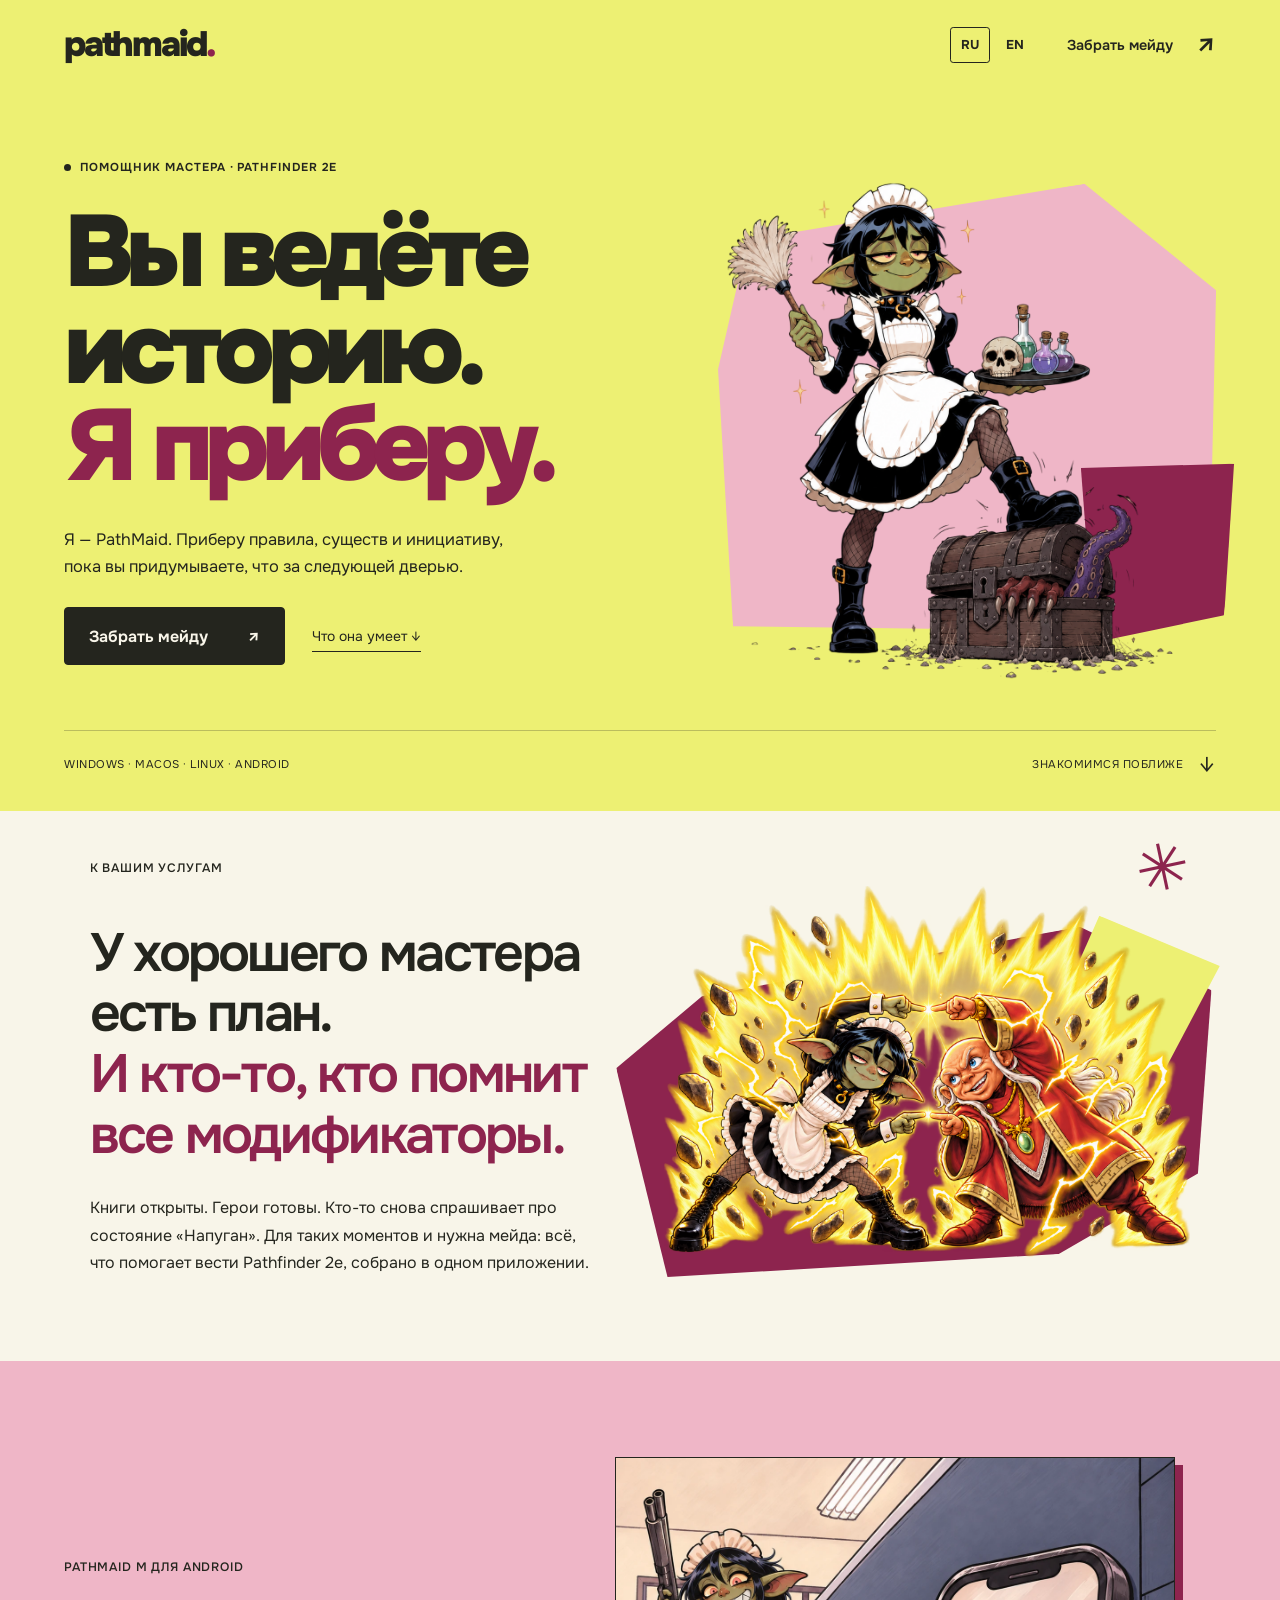
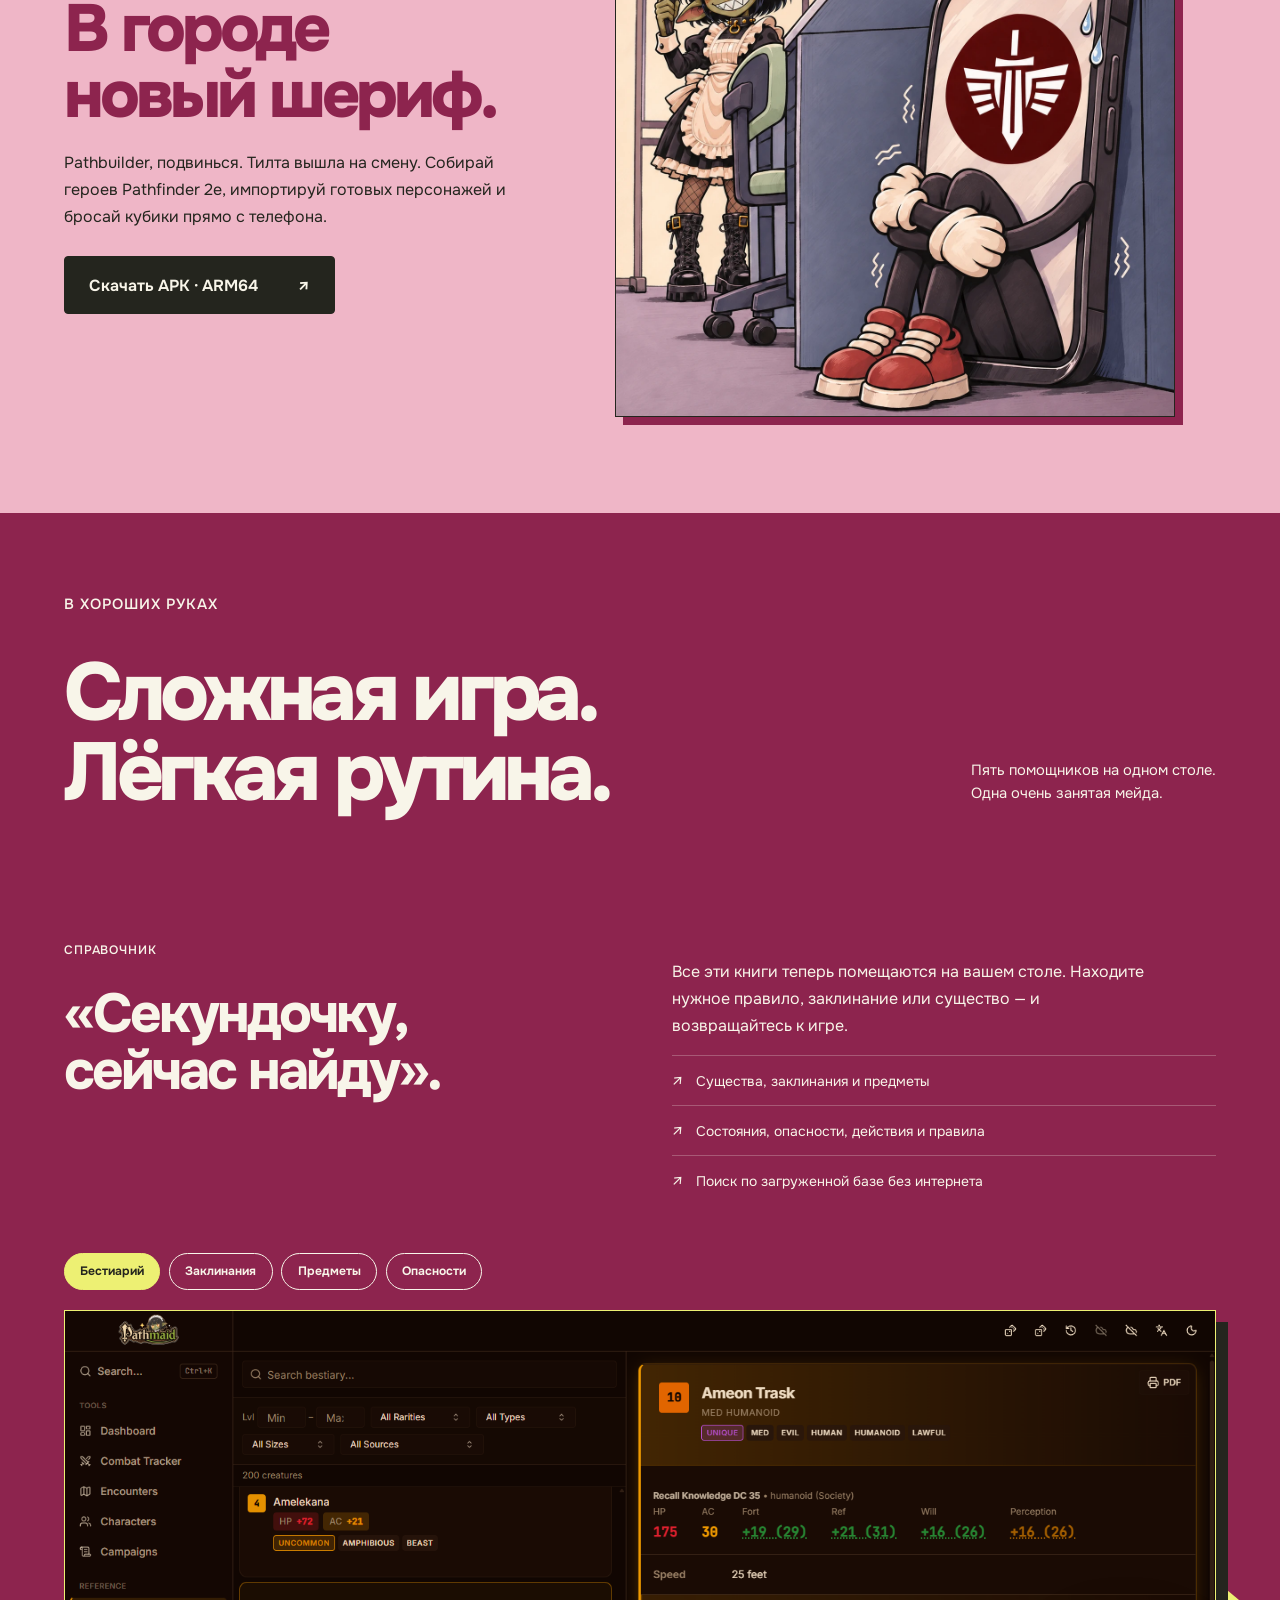
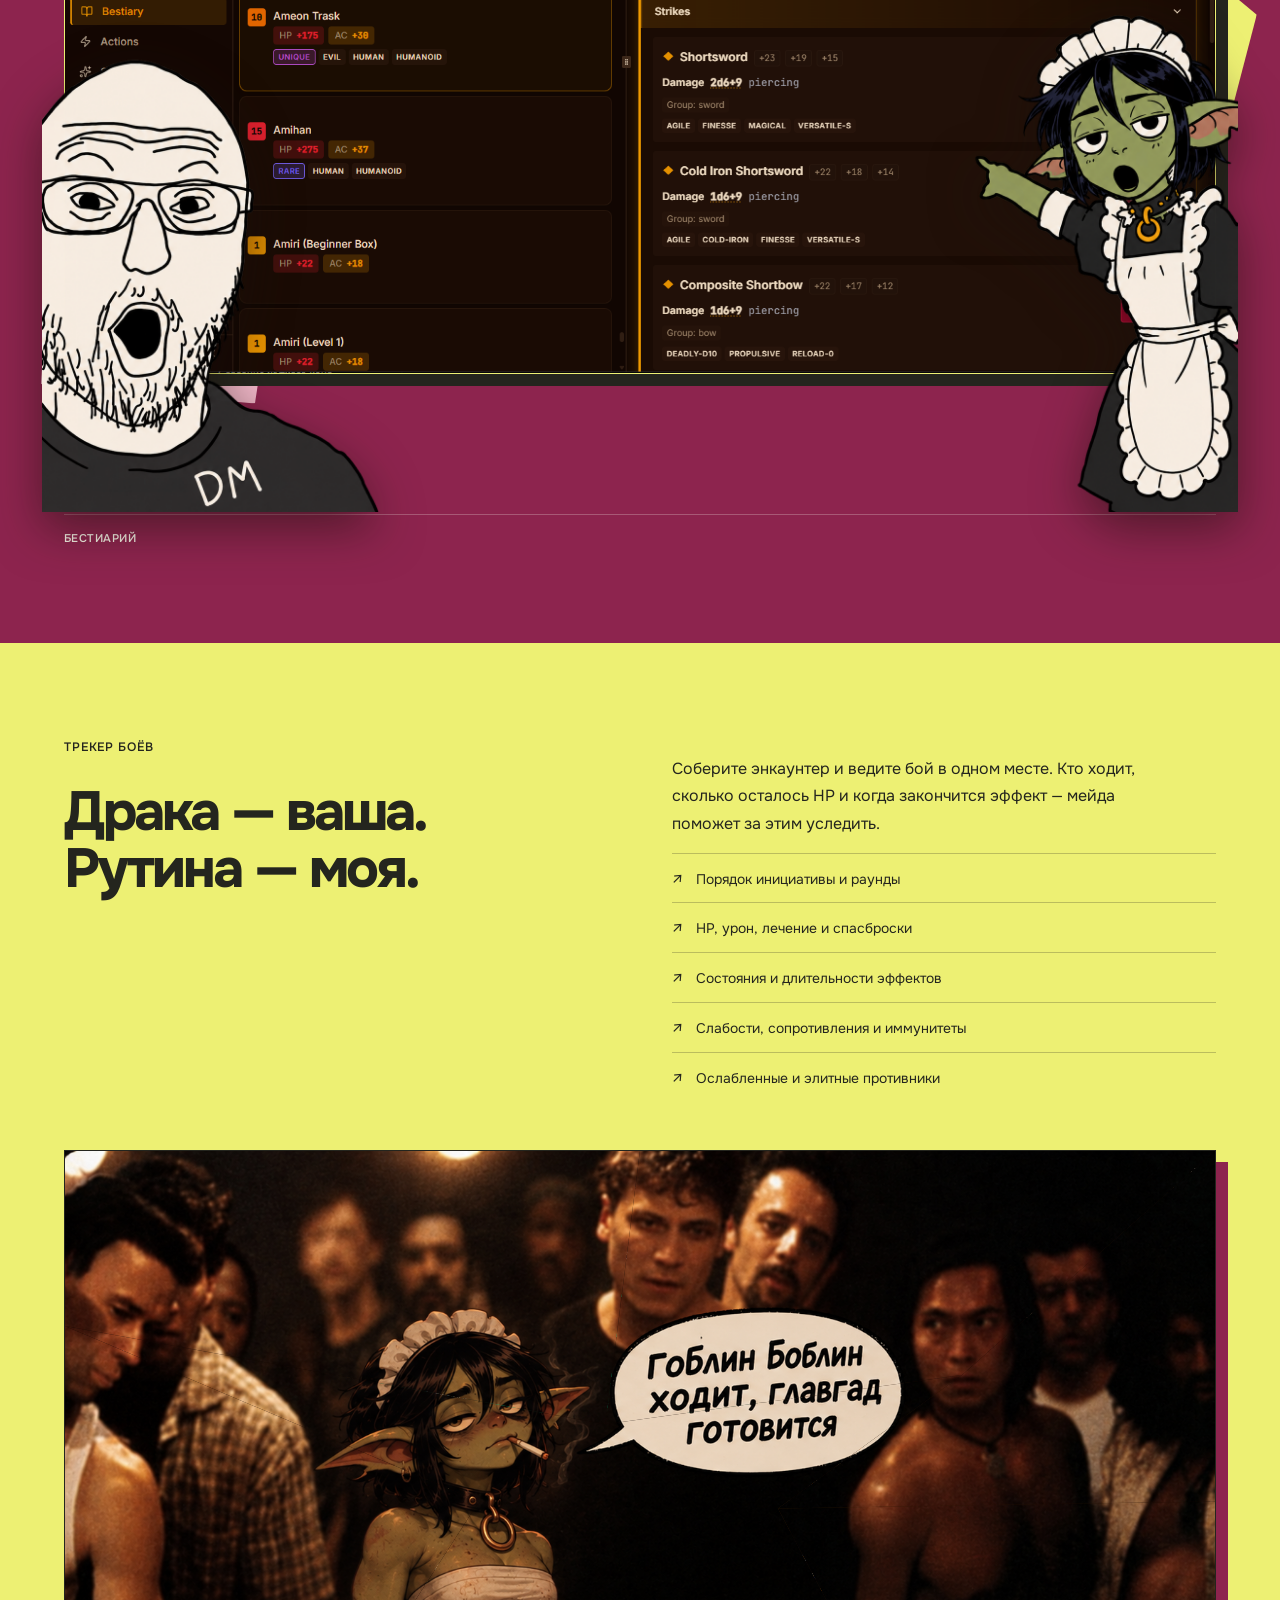
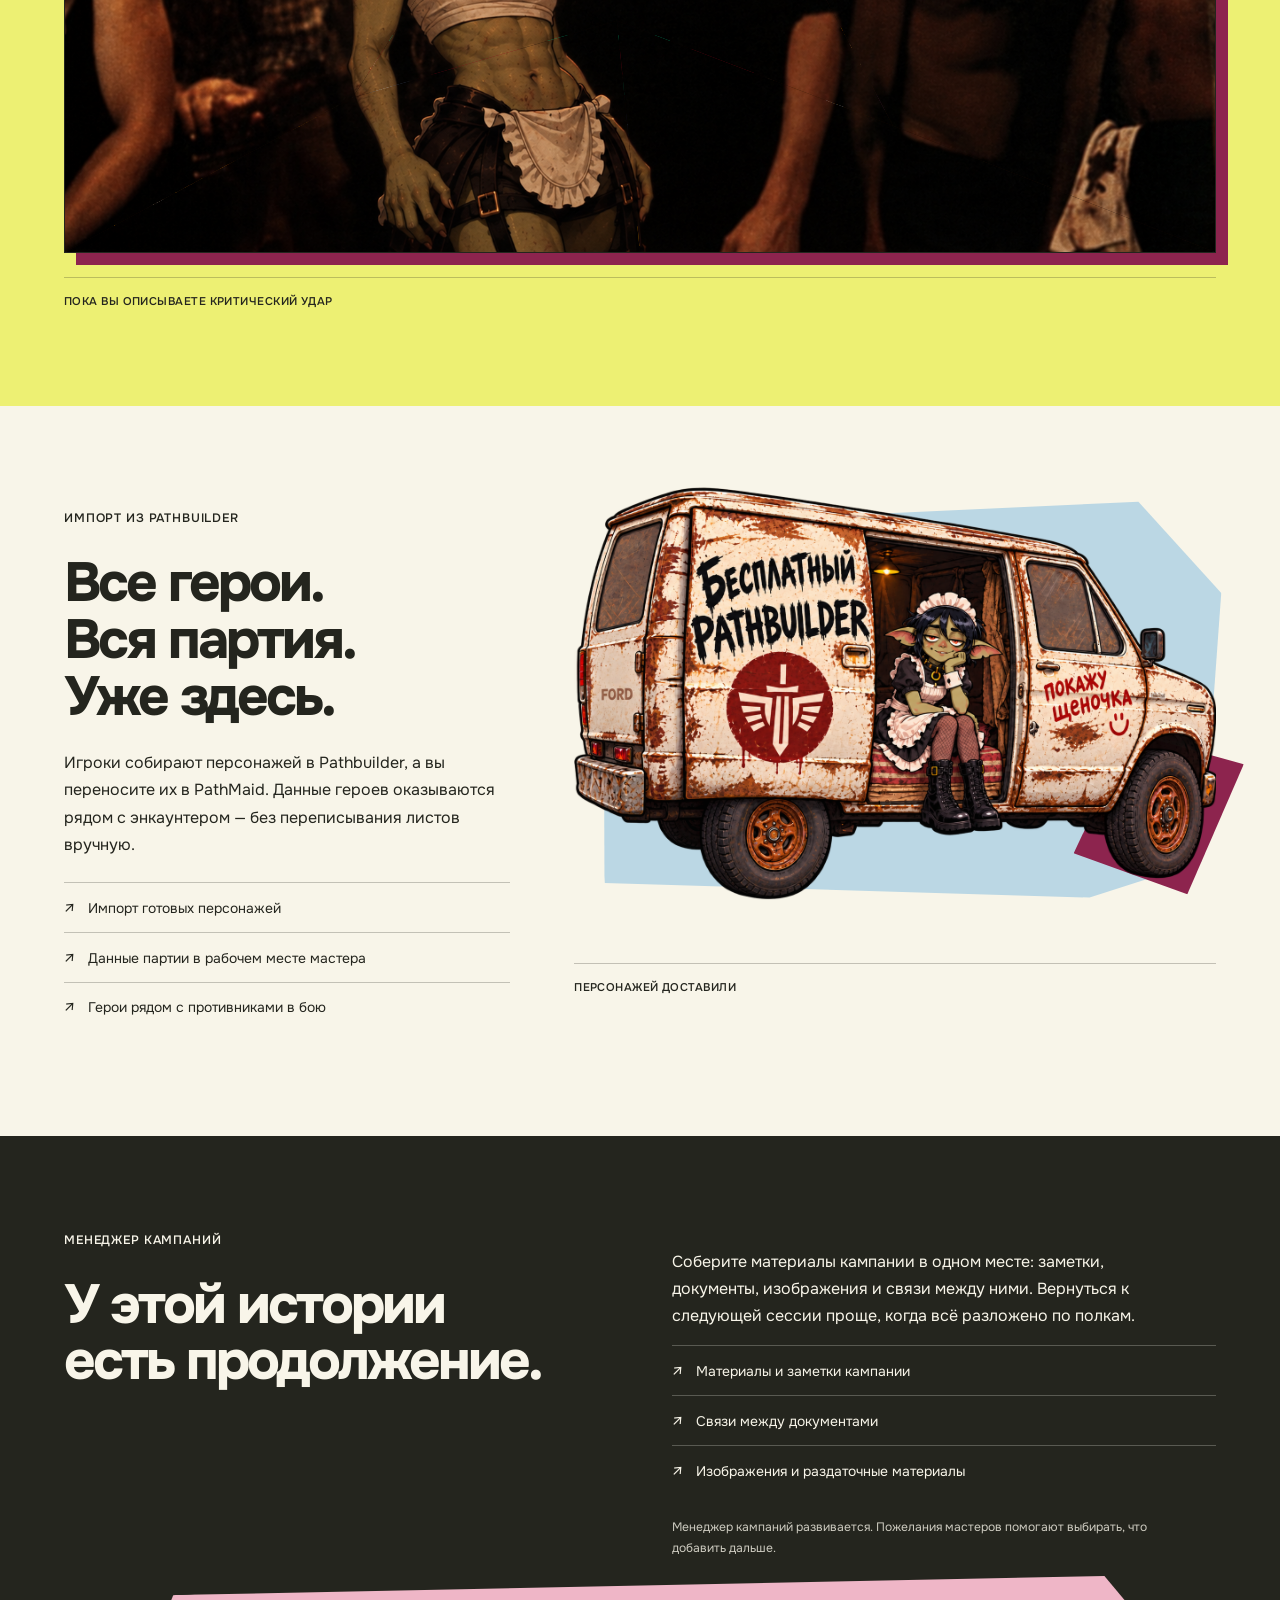
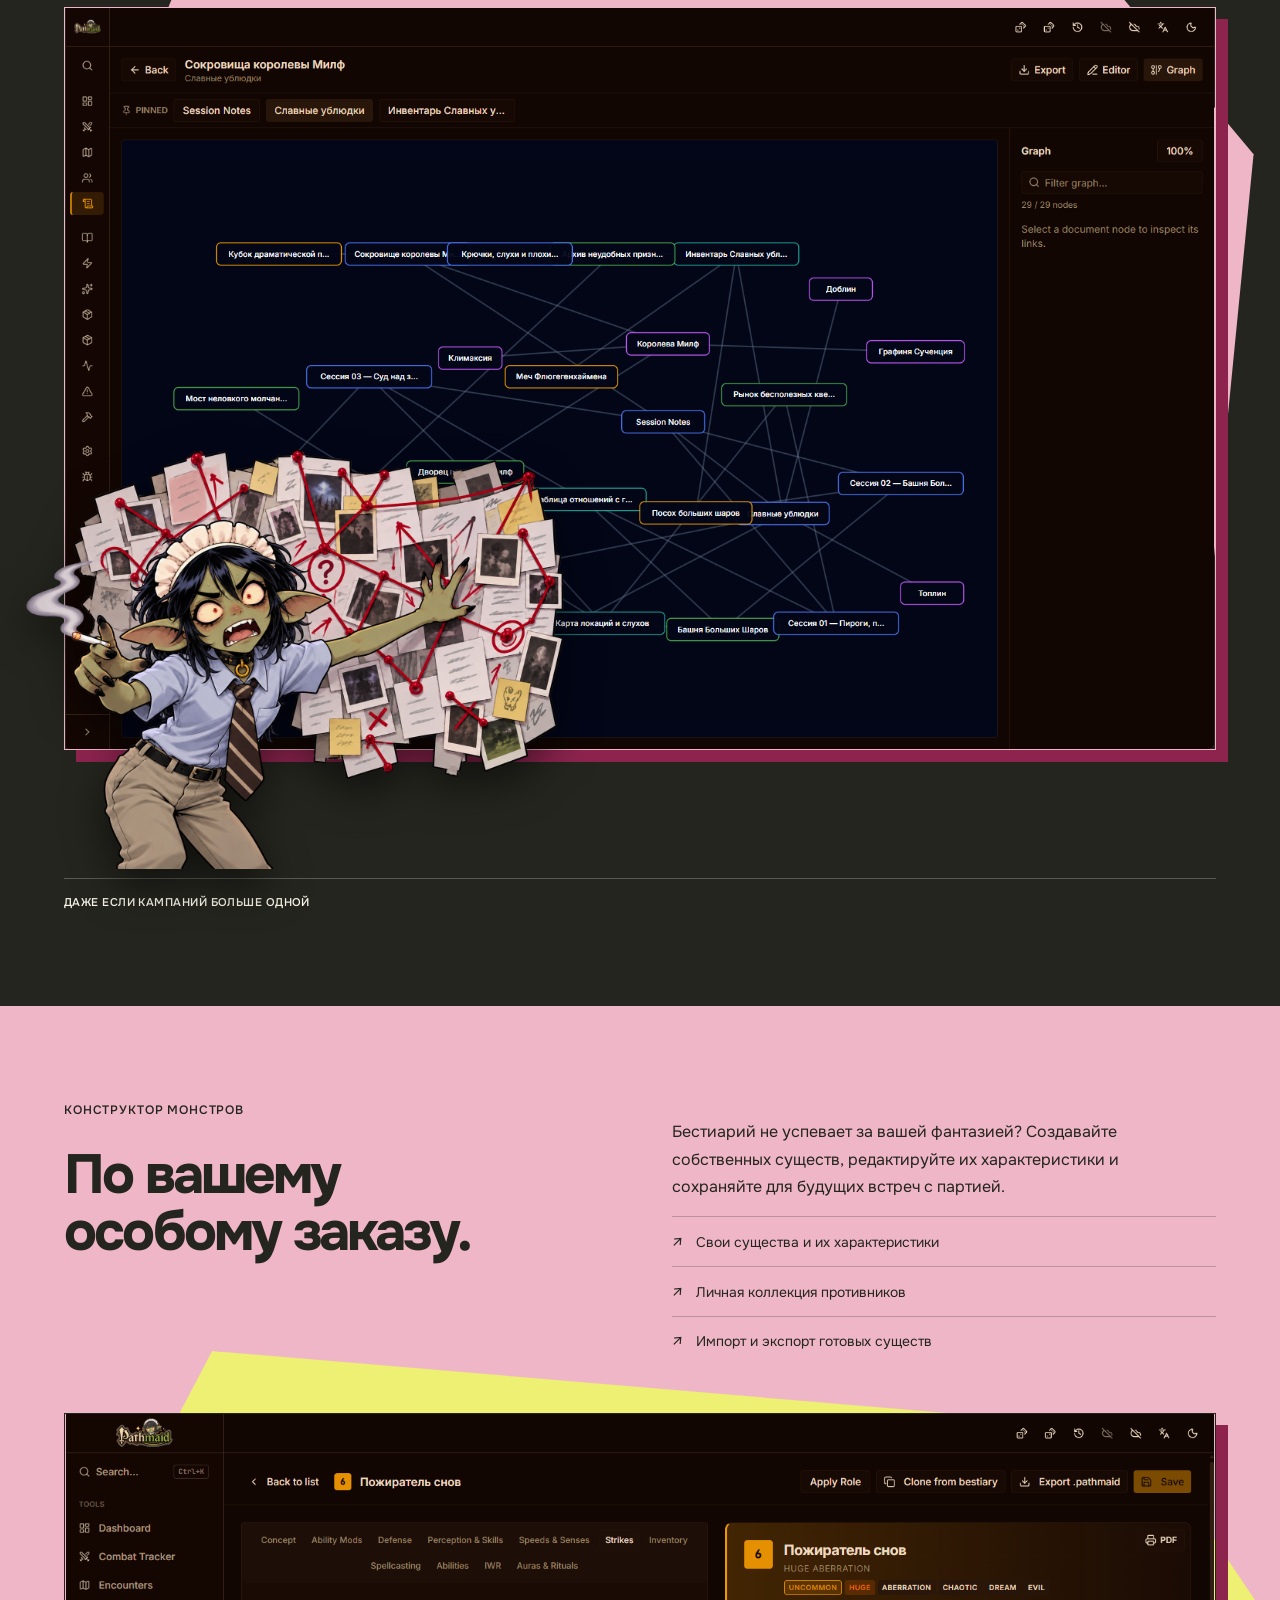
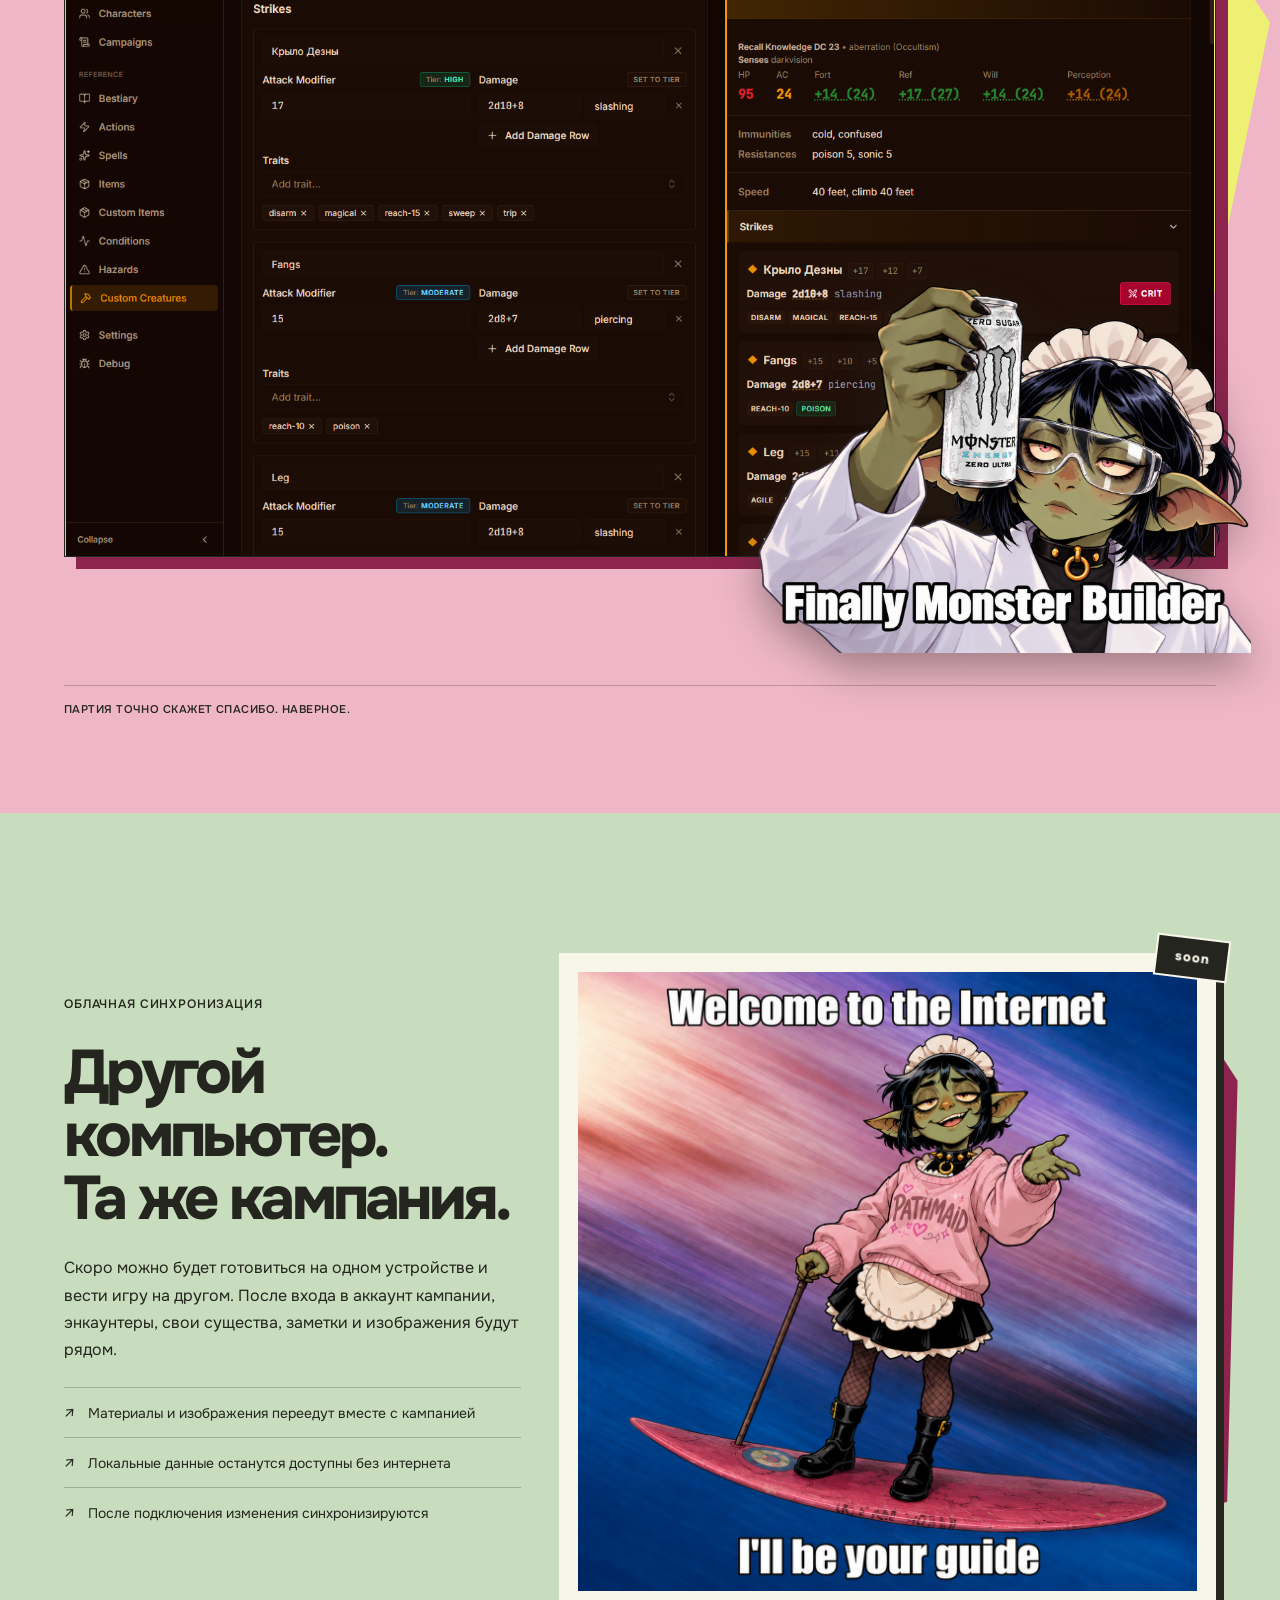
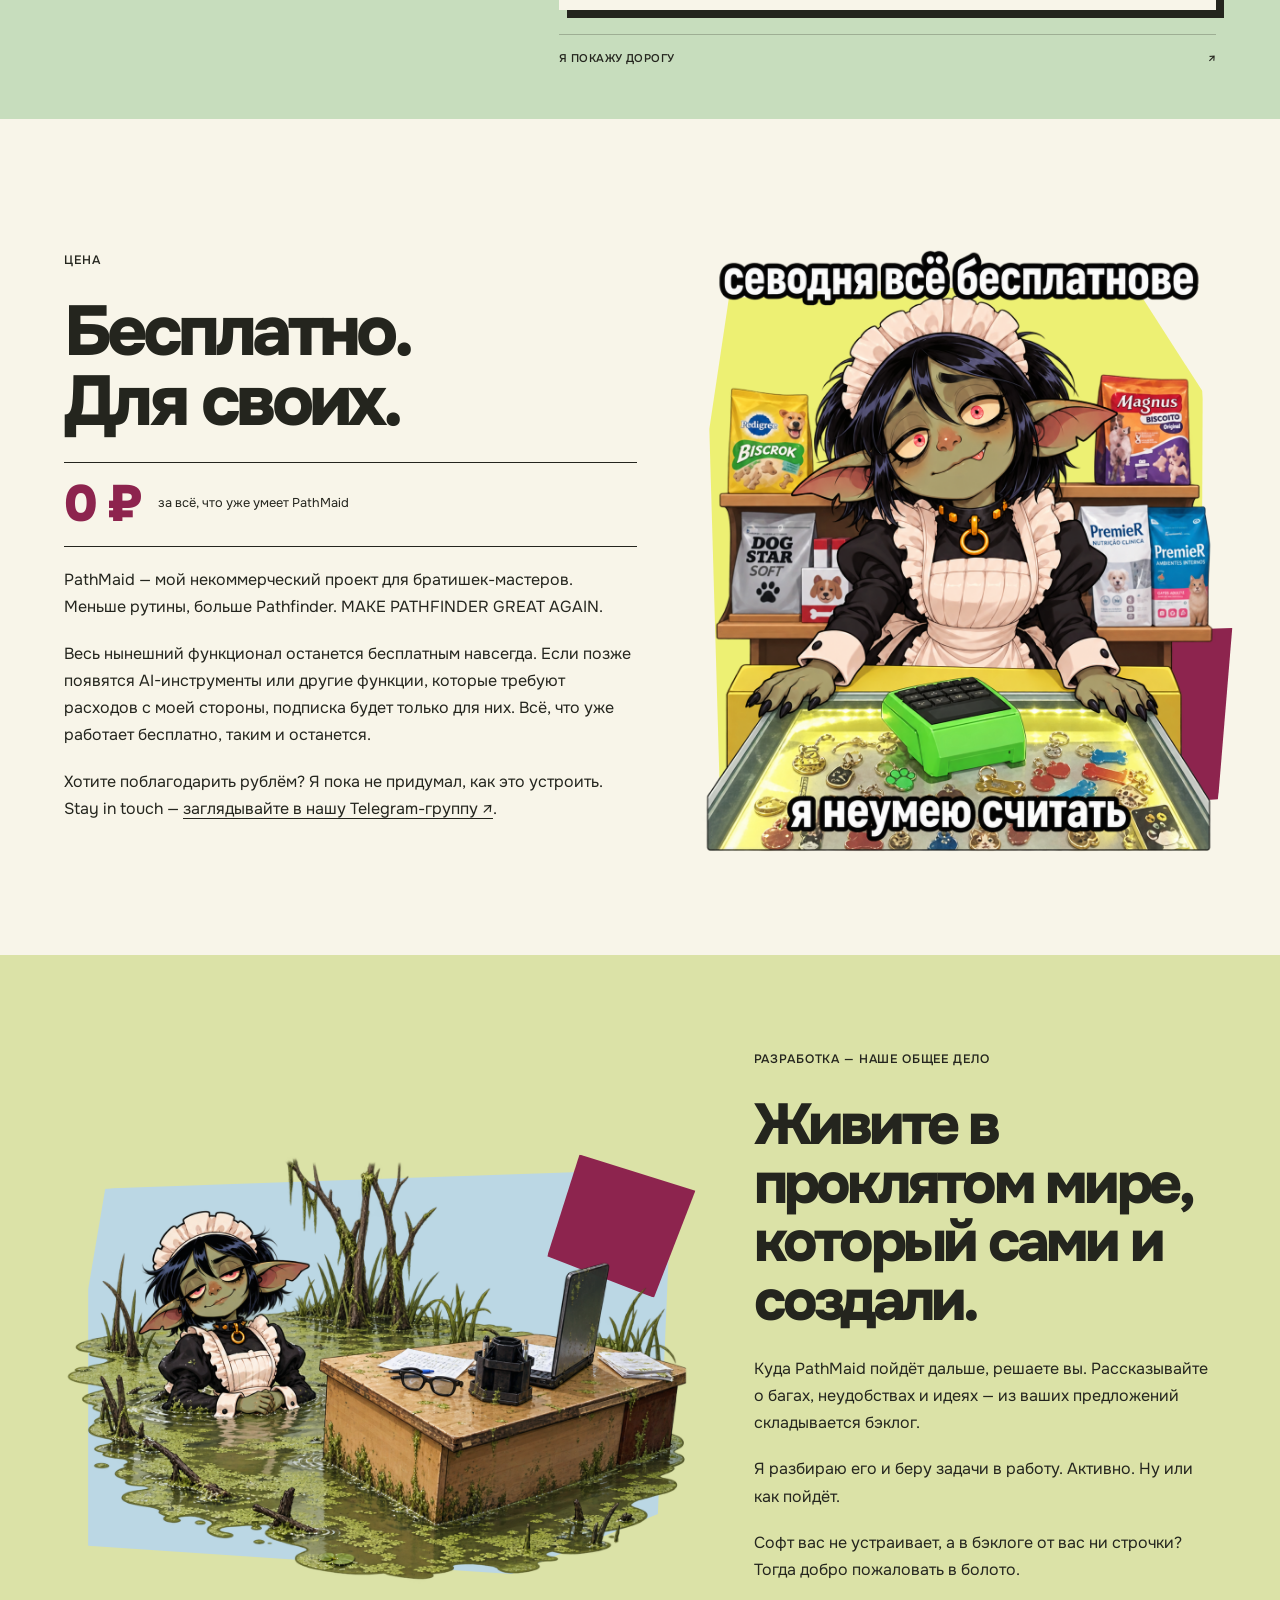
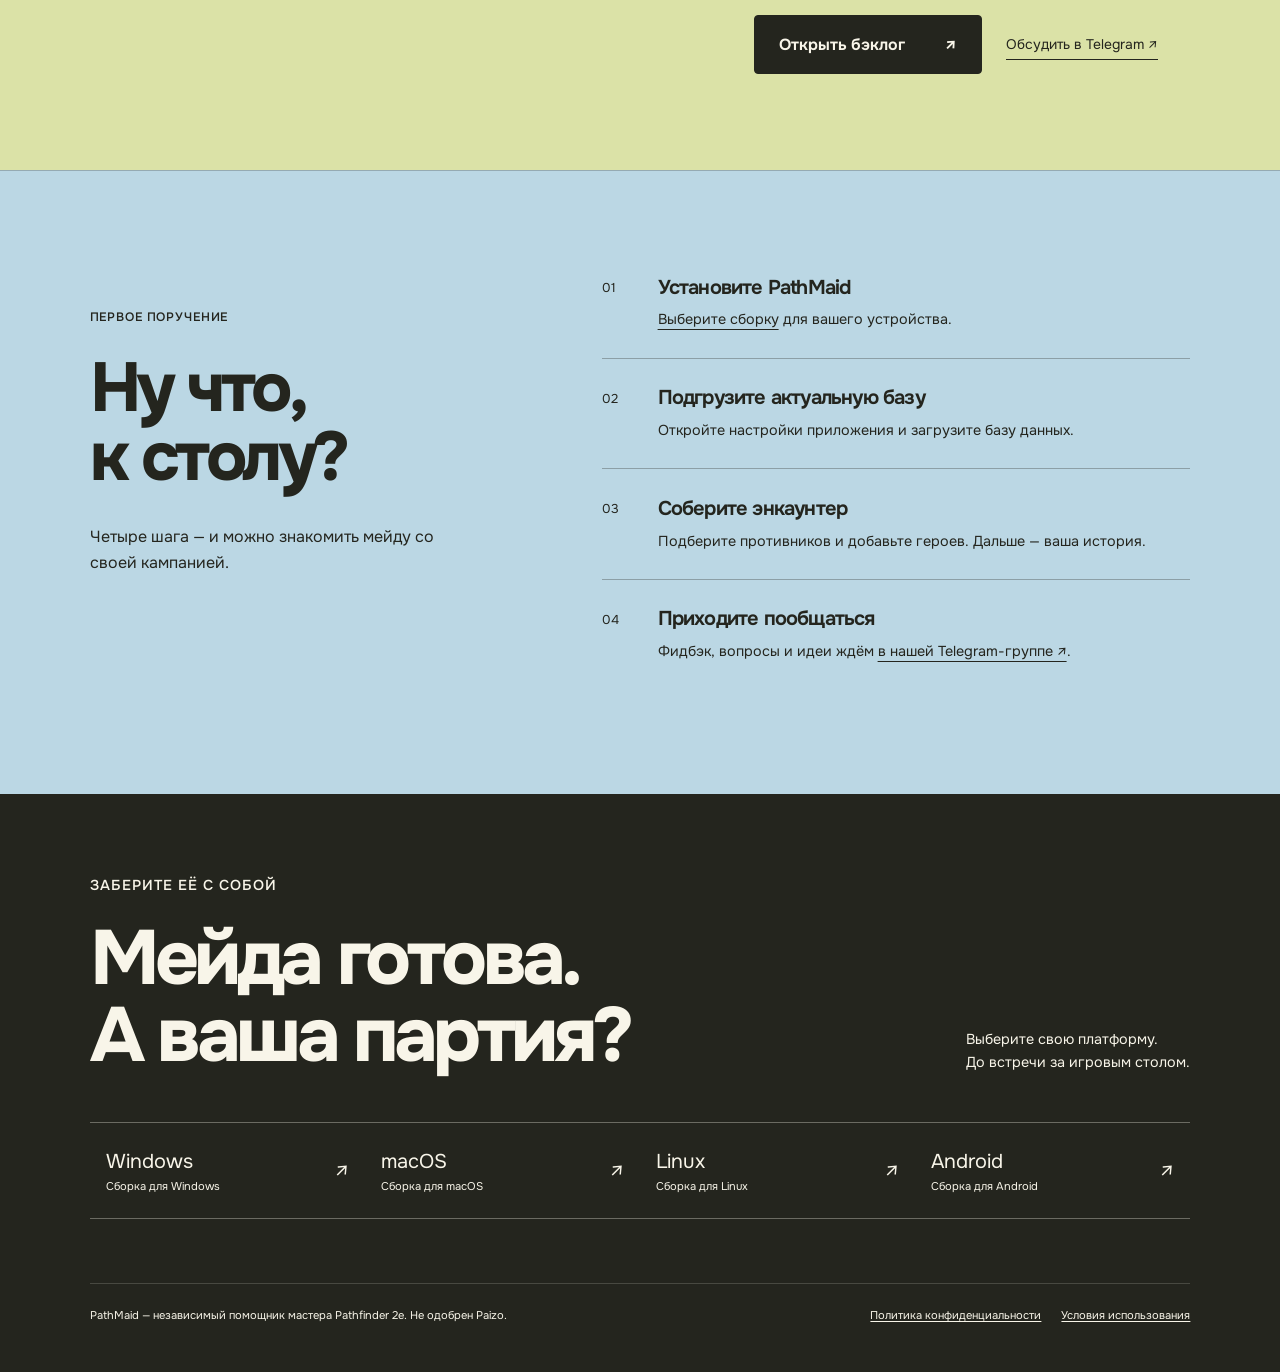
==== index.html @ 42a51c44 "Announce PathMaid M on the landing page" ====
<!doctype html>
<html lang="ru">
<head>
  <meta charset="utf-8">
  <meta name="viewport" content="width=device-width, initial-scale=1">
  <meta name="description" content="PathMaid — помощник мастера Pathfinder 2e: справочник правил, трекер боя, импорт персонажей Pathbuilder, кампании и облачная синхронизация. Скачать для Windows, macOS, Linux и Android.">
  <title>PathMaid — помощник мастера Pathfinder 2e</title>
  <link rel="canonical" href="https://www.pathmaid.site/">
  <link rel="alternate" hreflang="ru" href="https://www.pathmaid.site/">
  <link rel="alternate" hreflang="en" href="https://www.pathmaid.site/en/">
  <link rel="alternate" hreflang="x-default" href="https://www.pathmaid.site/">
  <meta property="og:type" content="website">
  <meta property="og:site_name" content="PathMaid">
  <meta property="og:locale" content="ru_RU">
  <meta property="og:title" content="PathMaid — помощник мастера Pathfinder 2e">
  <meta property="og:description" content="Правила, существа, бой и кампании — на одном столе. Скачайте PathMaid для Windows, macOS, Linux или Android.">
  <meta property="og:url" content="https://www.pathmaid.site/">
  <meta property="og:image" content="https://www.pathmaid.site/assets/feature-wide.png">
  <meta property="og:image:alt" content="Иллюстрация PathMaid для мастеров Pathfinder 2e">
  <meta name="twitter:card" content="summary_large_image">
  <script type="application/ld+json">{"@context":"https://schema.org","@type":"WebSite","name":"PathMaid","url":"https://www.pathmaid.site/"}</script>
  <link rel="icon" type="image/png" sizes="128x128" href="./assets/pathmaid-icon-128.png">
  <link rel="preconnect" href="https://fonts.googleapis.com">
  <link rel="preconnect" href="https://fonts.gstatic.com" crossorigin>
  <link href="https://fonts.googleapis.com/css2?family=Onest:wght@400;500;600;700;800;900&display=swap" rel="stylesheet">
  <link rel="stylesheet" href="./styles.css?v=pathmaid-m">
</head>
<body>
  <a class="skip" href="#main">Перейти к содержимому</a>
  <header class="page-nav">
    <a class="wordmark" href="#home" aria-label="PathMaid — на главную">pathmaid<span>.</span></a>
    <div class="nav-actions"><nav class="language-switcher" aria-label="Язык"><a href="./" aria-current="page">RU</a><a href="./en/" lang="en">EN</a></nav><a class="nav-download" href="#download">Забрать мейду <span aria-hidden="true">↗</span></a></div>
  </header>
  <main id="main">
    <section class="hero" id="home" aria-labelledby="hero-title">
      <div class="hero-main">
        <div class="hero-copy">
          <p class="kicker">Помощник мастера · Pathfinder 2e</p>
          <h1 id="hero-title">Вы ведёте<br>историю.<br><span class="last-line">Я приберу.</span></h1>
          <p class="hero-body">Я — PathMaid. Приберу правила, существ и инициативу, пока вы придумываете, что за следующей дверью.</p>
          <div class="hero-actions"><a class="primary-link" href="#download">Забрать мейду <span aria-hidden="true">↗</span></a><a class="text-link" href="#features">Что она умеет ↓</a></div>
        </div>
        <div class="hero-art" data-parallax="0.09"><img src="./assets/hero-character.png" alt="Тилта с метёлкой и подносом рядом с сундуком-мимиком" width="1106" height="1422" fetchpriority="high"></div>
      </div>
      <div class="hero-bottom"><span>Windows · macOS · Linux · Android</span><a href="#story">Знакомимся поближе <b aria-hidden="true">↓</b></a></div>
    </section>
    <section class="intro" id="story" aria-labelledby="intro-title">
      <div class="aside"><p class="chapter">К вашим услугам</p><span class="intro-mark" aria-hidden="true">✳</span></div>
      <div class="intro-copy" data-reveal><h2 id="intro-title">У хорошего мастера<br>есть план.<br><em>И кто-то, кто помнит<br>все модификаторы.</em></h2><p>Книги открыты. Герои готовы. Кто-то снова спрашивает про состояние «Напуган». Для таких моментов и нужна мейда: всё, что помогает вести Pathfinder 2e, собрано в одном приложении.</p></div>
      <div class="intro-art" data-reveal><img src="./assets/intro-tilta-mage.png" alt="Тилта и маг соединяют заклинания на фоне золотой вспышки" width="1448" height="1086" loading="lazy" decoding="async"></div>
    </section>
    <section class="service-story mobile-story" id="pathmaid-m" aria-labelledby="pathmaid-m-title">
      <div class="service-layout">
        <div class="service-copy" data-reveal>
          <p class="chapter">PathMaid M для Android</p>
          <h2 id="pathmaid-m-title">В городе<br>новый шериф.</h2>
          <p>Pathbuilder, подвинься. Тилта вышла на смену. Собирай героев Pathfinder 2e, импортируй готовых персонажей и бросай кубики прямо с телефона.</p>
          <a class="primary-link" href="https://github.com/kirylyaskou/PathMaid_releases/releases/download/pathmaid-m-v0.0.12/PathMaid-M-0.0.12-arm64-v8a.apk">Скачать APK · ARM64 <span aria-hidden="true">↗</span></a>
        </div>
        <div class="mobile-art" data-reveal>
          <img src="./assets/pathmaid-m-sheriff.webp" alt="Тилта выглядывает из-за офисной перегородки, за которой прячется телефон с эмблемой Pathbuilder" width="1254" height="1254" loading="lazy" decoding="async">
        </div>
      </div>
    </section>
    <div id="features">
      <div class="features">
        <div class="feature-heading" data-reveal><div><p class="chapter">В хороших руках</p><h2>Сложная игра.<br>Лёгкая рутина.</h2></div><p>Пять помощников на одном столе.<br>Одна очень занятая мейда.</p></div>
      </div>
      <section class="service-story reference-story" id="reference" aria-labelledby="reference-title">
        <div class="service-layout">
          <div class="service-copy" data-reveal><p class="chapter">Справочник</p><h3 id="reference-title">«Секундочку,<br>сейчас найду».</h3><p>Все эти книги теперь помещаются на вашем столе. Находите нужное правило, заклинание или существо — и возвращайтесь к игре.</p><ul class="service-details"><li>Существа, заклинания и предметы</li><li>Состояния, опасности, действия и правила</li><li>Поиск по загруженной базе без интернета</li></ul></div>
          <figure class="reference-showcase" data-reference-gallery data-reveal>
            <div class="reference-controls" role="group" aria-label="Разделы справочника">
              <button type="button" data-reference-index="0" aria-pressed="true">Бестиарий</button>
              <button type="button" data-reference-index="1" aria-pressed="false">Заклинания</button>
              <button type="button" data-reference-index="2" aria-pressed="false">Предметы</button>
              <button type="button" data-reference-index="3" aria-pressed="false">Опасности</button>
            </div>
            <div class="reference-stage">
              <img class="reference-slide is-active" src="./assets/reference-bestiary.png" alt="Бестиарий PathMaid с характеристиками и атаками выбранного существа" width="1524" height="878" loading="lazy" decoding="async" aria-hidden="false">
              <img class="reference-slide" src="./assets/reference-spells.png" alt="Список заклинаний PathMaid с открытым описанием заклинания" width="1520" height="876" loading="lazy" decoding="async" aria-hidden="true">
              <img class="reference-slide" src="./assets/reference-items.png" alt="Каталог предметов PathMaid с поиском и фильтрами" width="1516" height="877" loading="lazy" decoding="async" aria-hidden="true">
              <img class="reference-slide" src="./assets/reference-hazards.png" alt="Список опасностей PathMaid с подробностями ловушки" width="1522" height="875" loading="lazy" decoding="async" aria-hidden="true">
              <div class="reference-reaction reference-reaction-left" aria-hidden="true"><img src="./assets/reference-reaction.png" alt="" width="1254" height="1254" loading="lazy" decoding="async"></div>
              <div class="reference-reaction reference-reaction-right" aria-hidden="true"><img src="./assets/reference-reaction.png" alt="" width="1254" height="1254" loading="lazy" decoding="async"></div>
            </div>
            <figcaption><span data-reference-title>Бестиарий</span></figcaption>
          </figure>
        </div>
      </section>
      <section class="service-story combat-story" id="combat" aria-labelledby="combat-title">
        <div class="service-layout">
          <div class="service-copy" data-reveal><p class="chapter">Трекер боёв</p><h3 id="combat-title">Драка — ваша.<br>Рутина — моя.</h3><p>Соберите энкаунтер и ведите бой в одном месте. Кто ходит, сколько осталось HP и когда закончится эффект — мейда поможет за этим уследить.</p><ul class="service-details"><li>Порядок инициативы и раунды</li><li>HP, урон, лечение и спасброски</li><li>Состояния и длительности эффектов</li><li>Слабости, сопротивления и иммунитеты</li><li>Ослабленные и элитные противники</li></ul></div>
          <figure class="combat-showcase" data-combat-showcase data-reveal>
            <div class="combat-stage">
              <img class="combat-ui" src="./assets/combat-ui.png" alt="Трекер боя PathMaid: инициатива, здоровье, условия и карточка существа" width="1644" height="1004" loading="lazy" decoding="async">
              <div class="combat-shards" role="img" aria-label="Тилта перед схваткой: «Гоблин Боблин ходит, главгад готовится»">
                <span class="combat-shard combat-shard-1"></span><span class="combat-shard combat-shard-2"></span><span class="combat-shard combat-shard-3"></span><span class="combat-shard combat-shard-4"></span>
                <span class="combat-shard combat-shard-5"></span><span class="combat-shard combat-shard-6"></span><span class="combat-shard combat-shard-7"></span><span class="combat-shard combat-shard-8"></span>
              </div>
              <svg class="combat-fracture" viewBox="0 0 100 100" preserveAspectRatio="none" aria-hidden="true"><path d="M50 0 47 39 0 25 M47 39 78 32 100 0 M78 32 62 51 100 50 M62 51 72 82 100 100 M72 82 48 67 50 100 M48 67 25 78 0 100 M25 78 36 50 0 25 M36 50 47 39 M47 39 62 51 M62 51 48 67 M48 67 36 50"/></svg>
            </div>
            <figcaption><span>Пока вы описываете критический удар</span></figcaption>
          </figure>
        </div>
      </section>
      <section class="service-story import-story" id="pathbuilder" aria-labelledby="pathbuilder-title">
        <div class="service-layout">
          <div class="service-copy" data-reveal><p class="chapter">Импорт из Pathbuilder</p><h3 id="pathbuilder-title">Все герои.<br>Вся партия.<br>Уже здесь.</h3><p>Игроки собирают персонажей в Pathbuilder, а вы переносите их в PathMaid. Данные героев оказываются рядом с энкаунтером — без переписывания листов вручную.</p><ul class="service-details"><li>Импорт готовых персонажей</li><li>Данные партии в рабочем месте мастера</li><li>Герои рядом с противниками в бою</li></ul></div>
          <figure class="service-art" data-parallax="0.065" data-reveal><img src="./assets/service-card-pathbuilder.png?v=pathbuilder-van" alt="Тилта в фургоне бесплатного Pathbuilder" width="1448" height="1086" loading="lazy" decoding="async"><figcaption><span>Персонажей доставили</span></figcaption></figure>
        </div>
      </section>
      <section class="service-story campaign-story" id="campaigns" aria-labelledby="campaigns-title">
        <div class="service-layout">
          <div class="service-copy" data-reveal><p class="chapter">Менеджер кампаний</p><h3 id="campaigns-title">У этой истории<br>есть продолжение.</h3><p>Соберите материалы кампании в одном месте: заметки, документы, изображения и связи между ними. Вернуться к следующей сессии проще, когда всё разложено по полкам.</p><ul class="service-details"><li>Материалы и заметки кампании</li><li>Связи между документами</li><li>Изображения и раздаточные материалы</li></ul><p class="development-note">Менеджер кампаний развивается. Пожелания мастеров помогают выбирать, что добавить дальше.</p></div>
          <figure class="campaign-showcase" data-reveal>
            <div class="campaign-stage"><img class="campaign-ui" src="./assets/campaign-ui.png" alt="Граф связей между документами кампании в PathMaid" width="1615" height="1042" loading="lazy" decoding="async"><img class="campaign-mascot" src="./assets/service-card-campaign.png?v=campaign-showcase" alt="" width="1432" height="1098" loading="lazy" decoding="async"></div>
            <figcaption><span>Даже если кампаний больше одной</span></figcaption>
          </figure>
        </div>
      </section>
      <section class="service-story monster-story" id="monsters" aria-labelledby="monsters-title">
        <div class="service-layout">
          <div class="service-copy" data-reveal><p class="chapter">Конструктор монстров</p><h3 id="monsters-title">По вашему<br>особому заказу.</h3><p>Бестиарий не успевает за вашей фантазией? Создавайте собственных существ, редактируйте их характеристики и сохраняйте для будущих встреч с партией.</p><ul class="service-details"><li>Свои существа и их характеристики</li><li>Личная коллекция противников</li><li>Импорт и экспорт готовых существ</li></ul></div>
          <figure class="monster-showcase" data-reveal>
            <div class="monster-stage"><img class="monster-ui" src="./assets/monster-ui.png" alt="Редактор собственного существа и предпросмотр характеристик в PathMaid" width="1613" height="1041" loading="lazy" decoding="async"><img class="monster-mascot" src="./assets/service-card-custom.png?v=monster-showcase" alt="" width="1448" height="1086" loading="lazy" decoding="async"></div>
            <figcaption><span>Партия точно скажет спасибо. Наверное.</span></figcaption>
          </figure>
        </div>
      </section>
    </div>
    <section class="service-story cloud-story" id="cloud" aria-labelledby="cloud-title">
      <div class="service-layout">
        <div class="service-copy" data-reveal><p class="chapter">Облачная синхронизация</p><h2 id="cloud-title">Другой компьютер.<br>Та же кампания.</h2><p>Скоро можно будет готовиться на одном устройстве и вести игру на другом. После входа в аккаунт кампании, энкаунтеры, свои существа, заметки и изображения будут рядом.</p><ul class="service-details"><li>Материалы и изображения переедут вместе с кампанией</li><li>Локальные данные останутся доступны без интернета</li><li>После подключения изменения синхронизируются</li></ul></div>
        <figure class="service-art cloud-art" data-parallax="-0.06" data-reveal><div class="cloud-frame"><img src="./assets/cloud-sync-guide.png" alt="Тилта сопровождает данные кампании между устройствами" width="1254" height="1254" loading="lazy"><span class="cloud-soon">soon</span></div><figcaption><span>Я покажу дорогу</span><span>↗</span></figcaption></figure>
      </div>
    </section>
    <section class="service-story price-story" id="price" aria-labelledby="price-title">
      <div class="service-layout">
        <div class="service-copy price-copy" data-reveal>
          <p class="chapter">Цена</p>
          <h2 id="price-title">Бесплатно.<br>Для своих.</h2>
          <p class="price-tag"><strong>0 ₽</strong><span>за всё, что уже умеет PathMaid</span></p>
          <p>PathMaid — мой некоммерческий проект для братишек-мастеров. Меньше рутины, больше Pathfinder. MAKE PATHFINDER GREAT AGAIN.</p>
          <p>Весь нынешний функционал останется бесплатным навсегда. Если позже появятся AI-инструменты или другие функции, которые требуют расходов с моей стороны, подписка будет только для них. Всё, что уже работает бесплатно, таким и останется.</p>
          <p>Хотите поблагодарить рублём? Я пока не придумал, как это устроить. Stay in touch — <a href="https://t.me/+kTksdzqRPQgxNDQy" target="_blank" rel="noopener noreferrer">заглядывайте в нашу Telegram-группу ↗</a>.</p>
        </div>
        <figure class="service-art price-art" data-reveal><img src="./assets/pricing-tilta.png" alt="Тилта за кассой магазина с надписью о бесплатном проекте" width="1122" height="1402" loading="lazy" decoding="async"></figure>
      </div>
    </section>
    <section class="service-story community-story" id="community" aria-labelledby="community-title">
      <div class="service-layout">
        <figure class="service-art community-art" data-reveal><img src="./assets/community-swamp.png" alt="Тилта сидит в болоте рядом с рабочим столом и ноутбуком" width="1448" height="1086" loading="lazy" decoding="async"></figure>
        <div class="service-copy community-copy" data-reveal>
          <p class="chapter">Разработка — наше общее дело</p>
          <h2 id="community-title">Живите в проклятом мире,<br>который сами и создали.</h2>
          <p>Куда PathMaid пойдёт дальше, решаете вы. Рассказывайте о багах, неудобствах и идеях — из ваших предложений складывается бэклог.</p>
          <p>Я разбираю его и беру задачи в работу. Активно. Ну или как пойдёт.</p>
          <p>Софт вас не устраивает, а в бэклоге от вас ни строчки? Тогда добро пожаловать в болото.</p>
          <div class="community-actions"><a class="primary-link" href="https://docs.google.com/spreadsheets/d/1m3T7PpdEmClngXw7yuYaDqLSav8TunEm-CWSwohNe_A/edit?usp=sharing" target="_blank" rel="noopener noreferrer">Открыть бэклог <span aria-hidden="true">↗</span></a><a class="text-link" href="https://t.me/+kTksdzqRPQgxNDQy" target="_blank" rel="noopener noreferrer">Обсудить в Telegram ↗</a></div>
        </div>
      </div>
    </section>
    <section class="start" id="start" aria-labelledby="start-title">
      <div class="start-copy" data-reveal><p class="chapter">Первое поручение</p><h2 id="start-title">Ну что,<br>к столу?</h2><p>Четыре шага — и можно знакомить мейду со своей кампанией.</p></div>
      <ol class="steps"><li><span>01</span><div><h3>Установите PathMaid</h3><p><a href="#download">Выберите сборку</a> для вашего устройства.</p></div></li><li><span>02</span><div><h3>Подгрузите актуальную базу</h3><p>Откройте настройки приложения и загрузите базу данных.</p></div></li><li><span>03</span><div><h3>Соберите энкаунтер</h3><p>Подберите противников и добавьте героев. Дальше — ваша история.</p></div></li><li><span>04</span><div><h3>Приходите пообщаться</h3><p>Фидбэк, вопросы и идеи ждём <a href="https://t.me/+kTksdzqRPQgxNDQy" target="_blank" rel="noopener noreferrer">в нашей Telegram-группе ↗</a>.</p></div></li></ol>
    </section>
    <section class="download" id="download" aria-labelledby="download-title">
      <div class="download-top" data-reveal><div><p class="chapter">Заберите её с собой</p><h2 id="download-title">Мейда готова.<br>А ваша партия?</h2></div><p>Выберите свою платформу.<br>До встречи за игровым столом.</p></div>
      <div class="platforms"><a data-download="windows" href="https://github.com/kirylyaskou/PathMaid_releases/releases/latest/download/PathMaid_windows_x64-setup.exe" target="_blank" rel="noopener noreferrer"><span>Windows<small>Сборка для Windows</small></span><span aria-hidden="true">↗</span></a><a data-download="macos" href="https://github.com/kirylyaskou/PathMaid_releases/releases/latest/download/PathMaid_macos_aarch64.dmg" target="_blank" rel="noopener noreferrer"><span>macOS<small>Сборка для macOS</small></span><span aria-hidden="true">↗</span></a><a data-download="linux" href="https://github.com/kirylyaskou/PathMaid_releases/releases/latest/download/PathMaid_linux_amd64.AppImage" target="_blank" rel="noopener noreferrer"><span>Linux<small>Сборка для Linux</small></span><span aria-hidden="true">↗</span></a><a data-download="android" href="https://github.com/kirylyaskou/PathMaid_releases/releases/latest/download/PathMaid_android_arm64.apk" target="_blank" rel="noopener noreferrer"><span>Android<small>Сборка для Android</small></span><span aria-hidden="true">↗</span></a></div>
      <footer><p>PathMaid — независимый помощник мастера Pathfinder 2e. Не одобрен Paizo.</p><nav class="footer-links" aria-label="Правовая информация"><a href="./privacy-policy/#ru">Политика конфиденциальности</a><a href="./terms-of-service/#ru">Условия использования</a></nav></footer>
    </section>
  </main>
  <script src="./app.js?v=release-downloads"></script>
</body>
</html>
---- styles.css ----
:root { --ink:#24251e; --lemon:#edf073; --paper:#f8f5e9; --berry:#8d244e; --rose:#efb6c7; --blue:#bbd7e4; --ease:cubic-bezier(.2,.8,.2,1); font-family:'Onest',sans-serif; color:var(--ink); background:var(--paper); }
    * { box-sizing:border-box; }
    html { scroll-behavior:smooth; scroll-padding-top:1.5rem; }
    body { margin:0; }
    a { color:inherit; text-decoration:none; -webkit-tap-highlight-color:transparent; }
    a:focus-visible { outline:3px solid currentColor; outline-offset:6px; }
    img { display:block; max-width:100%; }
    h1,h2,h3,p { margin:0; }
    .skip { position:fixed; top:-5rem; left:1rem; z-index:50; background:var(--paper); padding:1rem; }
    .skip:focus { top:1rem; }
    .page-nav { position:absolute; z-index:5; inset:0 0 auto; display:flex; justify-content:space-between; align-items:center; gap:1rem; padding:1.7rem 5vw; }
    .wordmark { font-size:2.2rem; font-weight:900; letter-spacing:-.14rem; line-height:1; }
    .wordmark span { color:var(--berry); }
    .nav-actions { display:flex; align-items:center; gap:2rem; }
    .language-switcher { display:flex; align-items:center; gap:.3rem; font-size:.8rem; font-weight:700; }
    .language-switcher a { min-width:2.5rem; padding:.55rem; text-align:center; border:1px solid transparent; border-radius:.2rem; }
    .language-switcher a:hover,.language-switcher a[aria-current="page"] { border-color:var(--ink); }
    .nav-download { display:flex; gap:1.5rem; align-items:center; font-size:.9rem; font-weight:600; }
    .nav-download span { font-size:1.6rem; }
    .hero { position:relative; padding:10rem 5vw 2rem; background:var(--lemon); overflow:hidden; isolation:isolate; }
    .hero-main { display:grid; grid-template-columns:1.06fr .94fr; max-width:1600px; margin:auto; align-items:center; }
    .hero-copy { z-index:2; padding-bottom:3rem; }
    .kicker { display:flex; align-items:center; gap:.55rem; font-size:.72rem; font-weight:650; letter-spacing:.08em; text-transform:uppercase; }
    .kicker::before { content:''; width:.45rem; height:.45rem; background:currentColor; border-radius:50%; }
    h1 { margin-top:1.8rem; font-size:clamp(3.7rem,7.9vw,8.5rem); font-weight:900; line-height:.96; letter-spacing:-.075em; }
    h1 .last-line { color:var(--berry); }
    .hero-body { max-width:29rem; margin-top:2rem; font-size:1.03rem; line-height:1.6; }
    .hero-actions { display:flex; align-items:center; flex-wrap:wrap; gap:1.7rem; margin-top:1.7rem; }
    .primary-link { display:inline-flex; align-items:center; justify-content:space-between; gap:2.5rem; border:1px solid var(--ink); padding:1.1rem 1.5rem; border-radius:.25rem; color:var(--paper); background:var(--ink); font-weight:650; transition:transform .2s var(--ease),box-shadow .2s var(--ease); }
    .primary-link:hover { transform:translate(-3px,-3px); box-shadow:4px 4px 0 var(--berry); }
    .text-link { font-size:.87rem; border-bottom:1px solid currentColor; padding-block:.4rem; }
    .hero-art { position:relative; width:100%; height:clamp(480px,48vw,690px); margin-top:-3.8rem; }
    .hero-art::before { content:''; position:absolute; inset:16% -3% 12% 6%; background:var(--rose); clip-path:polygon(13% 2%,78% 0,100% 28%,92% 86%,66% 100%,0 88%,4% 30%); transform:rotate(-8deg); }
    .hero-art::after { content:''; position:absolute; right:-3%; bottom:11%; width:30%; height:32%; background:var(--berry); clip-path:polygon(0 13%,93% 0,100% 77%,23% 100%); transform:rotate(8deg); }
    .hero-art img { position:relative; width:100%; height:100%; object-fit:contain; z-index:1; }
    .hero-bottom { position:relative; max-width:1600px; display:flex; justify-content:space-between; align-items:center; gap:2rem; border-top:1px solid #24251e40; margin:1rem auto 0; padding-top:1.2rem; font-size:.7rem; letter-spacing:.045em; text-transform:uppercase; }
    .hero-bottom a { display:flex; align-items:center; gap:1rem; }
    .hero-bottom b { font-size:1.4rem; font-weight:400; }
    .intro { position:relative; display:grid; grid-template-columns:minmax(0,1fr) minmax(0,1fr); gap:1.5rem 3rem; align-items:center; padding:2rem 7vw 5rem; max-width:1700px; margin:auto; }
    .intro .aside { grid-column:1/-1; display:flex; align-items:center; justify-content:space-between; gap:2rem; }
    .chapter { font-size:.76rem; font-weight:550; letter-spacing:.07em; text-transform:uppercase; }
    .intro-mark { color:var(--berry); font-family:Georgia,serif; font-size:4rem; line-height:.8; transform:rotate(-12deg); }
    .intro h2 { max-width:18ch; font-size:clamp(2.1rem,4.2vw,4.2rem); font-weight:600; line-height:1.13; letter-spacing:-.05em; }
    .intro h2 em { font-style:normal; color:var(--berry); }
    .intro-copy p { max-width:32rem; margin-top:1.8rem; font-size:1rem; line-height:1.7; }
    .intro-art { position:relative; width:100%; margin-top:-2rem; justify-self:end; isolation:isolate; }
    .intro-art::before { content:''; position:absolute; inset:17% -7% 2%; background:var(--berry); clip-path:polygon(16% 3%,80% 0,100% 26%,93% 82%,68% 100%,3% 88%,0 21%); transform:rotate(-9deg); }
    .intro-art::after { content:''; position:absolute; top:10%; right:-4%; width:29%; height:36%; background:var(--lemon); clip-path:polygon(16% 0,100% 17%,78% 100%,0 82%); transform:rotate(12deg); }
    .intro-art img { position:relative; z-index:1; width:100%; height:auto; }
    .features { padding:5rem 5vw 2rem; background:var(--berry); color:var(--paper); }
    .feature-heading { display:flex; align-items:end; justify-content:space-between; gap:2rem; max-width:1600px; margin:auto; }
    .feature-heading h2 { margin-top:1.8rem; font-size:clamp(3.3rem,6.4vw,6.5rem); font-weight:800; line-height:.98; letter-spacing:-.065em; }
    .feature-heading p { max-width:18rem; line-height:1.6; font-size:.92rem; padding-bottom:.5rem; }
    .service-story { position:relative; padding:6rem 5vw; overflow:clip; }
    .service-layout { display:grid; grid-template-columns:minmax(0,.82fr) minmax(0,1.18fr); gap:5vw; align-items:center; max-width:1600px; margin:auto; }
    .service-copy h3 { margin:1.8rem 0 1.5rem; font-size:clamp(2.5rem,4.3vw,4.5rem); line-height:1.03; letter-spacing:-.055em; font-weight:750; }
    .service-copy>p:not(.chapter) { max-width:30rem; font-size:1rem; line-height:1.7; }
    .service-details { margin:1.5rem 0 0; padding:0; list-style:none; }
    .service-details li { display:flex; align-items:baseline; gap:.8rem; padding:.8rem 0; border-top:1px solid currentColor; border-color:color-mix(in srgb,currentColor 25%,transparent); font-size:.87rem; line-height:1.45; }
    .service-details li::before { content:'↗'; font-size:1rem; }
    .service-art { margin:0; width:100%; transform:translate3d(0,var(--drift,0px),0); }
    .service-art img { width:100%; height:auto; aspect-ratio:4/3; object-fit:contain; }
    .service-art figcaption,.reference-showcase figcaption,.combat-showcase figcaption,.campaign-showcase figcaption,.monster-showcase figcaption { display:flex; justify-content:space-between; gap:1rem; margin-top:1.5rem; padding-top:1rem; border-top:1px solid color-mix(in srgb,currentColor 25%,transparent); font-size:.7rem; font-weight:550; text-transform:uppercase; letter-spacing:.04em; line-height:1.4; }
    .service-art figcaption span:last-child,.reference-showcase figcaption span:last-child,.combat-showcase figcaption span:last-child,.campaign-showcase figcaption span:last-child,.monster-showcase figcaption span:last-child { white-space:nowrap; }
    .mobile-story { background:var(--rose); }
    .mobile-story h2 { max-width:13ch; margin:1.3rem 0 1.25rem; color:var(--berry); font-size:clamp(2.55rem,5.2vw,5.8rem); font-weight:800; line-height:1; letter-spacing:-.06em; }
    .mobile-story .primary-link { margin-top:1.6rem; }
    .mobile-art { width:100%; max-width:35rem; justify-self:center; border:1px solid var(--ink); box-shadow:8px 8px 0 var(--berry); }
    .mobile-art img { width:100%; height:auto; }
    .reference-story { background:var(--berry); color:var(--paper); }
    .reference-story .service-layout { grid-template-columns:1fr; gap:3rem; }
    .reference-story .service-copy { display:grid; grid-template-columns:minmax(0,1fr) minmax(0,1fr); column-gap:5vw; }
    .reference-story .service-copy .chapter { grid-column:1/-1; }
    .reference-story .service-copy h3 { grid-column:1; grid-row:2/4; }
    .reference-story .service-copy>p:not(.chapter),.reference-story .service-details { grid-column:2; }
    .reference-story .service-details { margin-top:1rem; }
    .reference-showcase { position:relative; isolation:isolate; width:100%; max-width:1320px; margin:0 auto; }
    .reference-showcase::before { content:''; position:absolute; z-index:-1; inset:22% -3% 20% 1%; background:var(--lemon); clip-path:polygon(9% 0,87% 4%,100% 26%,94% 92%,65% 100%,0 85%,3% 16%); transform:rotate(3deg); }
    .reference-showcase::after { content:''; position:absolute; z-index:-1; left:-3%; bottom:15%; width:24%; height:30%; background:var(--rose); clip-path:polygon(16% 0,100% 12%,76% 100%,0 83%); transform:rotate(-7deg); }
    .reference-controls { display:none; flex-wrap:wrap; gap:.55rem; margin-bottom:1.25rem; }
    .reference-showcase.is-ready .reference-controls { display:flex; }
    .reference-controls button { padding:.6rem .95rem; border:1px solid currentColor; border-radius:2rem; background:transparent; color:inherit; font:inherit; font-size:.76rem; font-weight:650; cursor:pointer; transition:background .2s,color .2s,transform .2s; }
    .reference-controls button:hover { transform:translateY(-2px); }
    .reference-controls button[aria-pressed="true"] { border-color:var(--lemon); background:var(--lemon); color:var(--ink); }
    .reference-controls button:focus-visible { outline:3px solid var(--lemon); outline-offset:3px; }
    .reference-stage { position:relative; aspect-ratio:1520/876; margin-bottom:clamp(4rem,11vw,10rem); border:1px solid var(--lemon); background:#1a0f0a; box-shadow:12px 12px 0 var(--ink); isolation:isolate; }
    .reference-slide { position:absolute; inset:0; width:100%; height:100%; object-fit:cover; opacity:0; transform:translateX(3%) scale(.98); transition:opacity .55s ease,transform .7s var(--ease); pointer-events:none; }
    .reference-slide.is-active { opacity:1; transform:translateX(0) scale(1); }
    .reference-reaction { position:absolute; z-index:2; bottom:-21%; width:30%; aspect-ratio:710/1254; overflow:hidden; pointer-events:none; filter:drop-shadow(0 1rem 1.5rem #1a0f0a88); }
    .reference-reaction-left { left:-2%; }
    .reference-reaction-right { right:-2%; width:23%; aspect-ratio:544/1254; }
    .reference-reaction img { position:absolute; bottom:0; height:auto; max-width:none; }
    .reference-reaction-left img { left:0; width:176.62%; }
    .reference-reaction-right img { right:0; width:230.51%; }
    .combat-story { background:var(--lemon); }
    .combat-story .service-layout { grid-template-columns:1fr; gap:3rem; }
    .combat-story .service-copy { display:grid; grid-template-columns:minmax(0,1fr) minmax(0,1fr); column-gap:5vw; }
    .combat-story .service-copy .chapter { grid-column:1/-1; }
    .combat-story .service-copy h3 { grid-column:1; grid-row:2/4; }
    .combat-story .service-copy>p:not(.chapter),.combat-story .service-details { grid-column:2; }
    .combat-story .service-details { margin-top:1rem; }
    .combat-showcase { width:100%; max-width:1320px; margin:0 auto; }
    .combat-stage { position:relative; aspect-ratio:1644/1004; overflow:hidden; border:1px solid var(--ink); background:var(--ink); box-shadow:12px 12px 0 var(--berry); isolation:isolate; }
    .combat-ui { display:block; width:100%; height:100%; object-fit:cover; }
    .combat-shards,.combat-fracture { position:absolute; inset:0; width:100%; height:100%; pointer-events:none; }
    .combat-shard { position:absolute; inset:0; background:url('./assets/combat-meme.png') center/100% 100% no-repeat; transform-origin:var(--origin); }
    .combat-showcase.is-playing .combat-shard { animation:combat-shatter 7.2s cubic-bezier(.2,.8,.2,1) infinite; }
    .combat-shard-1 { clip-path:polygon(0 0,50% 0,47% 39%,0 25%); --origin:24% 16%; --tx:-13%; --ty:-14%; --turn:-9deg; }
    .combat-shard-2 { clip-path:polygon(50% 0,100% 0,78% 32%,47% 39%); --origin:72% 18%; --tx:9%; --ty:-18%; --turn:7deg; }
    .combat-shard-3 { clip-path:polygon(100% 0,100% 50%,62% 51%,78% 32%); --origin:84% 31%; --tx:17%; --ty:-7%; --turn:11deg; }
    .combat-shard-4 { clip-path:polygon(100% 50%,100% 100%,72% 82%,62% 51%); --origin:83% 70%; --tx:16%; --ty:10%; --turn:-8deg; }
    .combat-shard-5 { clip-path:polygon(100% 100%,50% 100%,48% 67%,72% 82%); --origin:70% 87%; --tx:7%; --ty:18%; --turn:9deg; }
    .combat-shard-6 { clip-path:polygon(50% 100%,0 100%,25% 78%,48% 67%); --origin:26% 86%; --tx:-9%; --ty:17%; --turn:-11deg; }
    .combat-shard-7 { clip-path:polygon(0 100%,0 25%,36% 50%,25% 78%); --origin:16% 60%; --tx:-17%; --ty:5%; --turn:8deg; }
    .combat-shard-8 { clip-path:polygon(0 25%,47% 39%,78% 32%,62% 51%,72% 82%,48% 67%,25% 78%,36% 50%); --origin:50% 51%; --tx:0%; --ty:8%; --turn:5deg; }
    .combat-fracture { z-index:2; fill:none; stroke:#fff8dc; opacity:0; }
    .combat-fracture path { stroke-width:.75px; vector-effect:non-scaling-stroke; }
    .combat-showcase.is-playing .combat-fracture { animation:combat-fracture 7.2s linear infinite; }
    @keyframes combat-shatter { 0%,27.78% { opacity:1; transform:translate3d(0,0,0) rotate(0); } 36.11%,91.67% { opacity:0; transform:translate3d(var(--tx),var(--ty),0) rotate(var(--turn)); } 100% { opacity:1; transform:translate3d(0,0,0) rotate(0); } }
    @keyframes combat-fracture { 0%,26%,36%,90%,100% { opacity:0; } 28%,32%,93%,97% { opacity:.85; } }
    .campaign-story .service-layout,.monster-story .service-layout { grid-template-columns:1fr; gap:3rem; }
    .campaign-story .service-copy,.monster-story .service-copy { display:grid; grid-template-columns:minmax(0,1fr) minmax(0,1fr); column-gap:5vw; }
    .campaign-story .service-copy .chapter,.monster-story .service-copy .chapter { grid-column:1/-1; }
    .campaign-story .service-copy h3,.monster-story .service-copy h3 { grid-column:1; grid-row:2/5; }
    .campaign-story .service-copy>p:not(.chapter),.campaign-story .service-details,.monster-story .service-copy>p:not(.chapter),.monster-story .service-details { grid-column:2; }
    .campaign-story .service-details,.monster-story .service-details { margin-top:1rem; }
    .campaign-showcase,.monster-showcase { width:100%; max-width:1320px; margin:0 auto; }
    .campaign-stage,.monster-stage { position:relative; aspect-ratio:1615/1042; margin-bottom:clamp(4rem,10vw,9rem); isolation:isolate; }
    .campaign-stage::before,.monster-stage::before { content:''; position:absolute; z-index:-1; inset:-5% -4% 5% 3%; clip-path:polygon(8% 0,88% 4%,100% 29%,94% 91%,69% 100%,0 84%,3% 17%); transform:rotate(-3deg); }
    .campaign-stage::before { background:var(--rose); }
    .monster-stage::before { background:var(--lemon); transform:rotate(3deg); }
    .campaign-ui { display:block; width:100%; height:100%; object-fit:contain; border:1px solid var(--rose); box-shadow:12px 12px 0 var(--berry); }
    .campaign-mascot { position:absolute; z-index:1; left:-4%; bottom:-16%; width:48%; height:auto; filter:drop-shadow(0 1rem 1.25rem #0008); pointer-events:none; }
    .import-story { background:var(--paper); }
    .import-story .service-art { position:relative; isolation:isolate; }
    .import-story .service-art::before { content:''; position:absolute; inset:9% -2% 16% 3%; background:var(--blue); clip-path:polygon(8% 0,88% 3%,100% 27%,94% 93%,76% 100%,0 88%,3% 17%); transform:rotate(-4deg); }
    .import-story .service-art::after { content:''; position:absolute; right:-3%; bottom:20%; width:24%; height:28%; background:var(--berry); clip-path:polygon(24% 0,100% 9%,77% 100%,0 85%); transform:rotate(9deg); }
    .import-story .service-art img,.import-story .service-art figcaption { position:relative; z-index:1; }
    .campaign-story { background:var(--ink); color:var(--paper); }
    .service-copy>p.development-note { margin-top:1.4rem; font-size:.76rem; opacity:.8; }
    .monster-story { background:var(--rose); }
    .monster-ui { display:block; width:100%; height:100%; object-fit:contain; border:1px solid var(--ink); box-shadow:12px 12px 0 var(--berry); }
    .monster-mascot { position:absolute; z-index:1; right:-3%; bottom:-13%; width:43%; height:auto; filter:drop-shadow(0 1rem 1.25rem #24251e66); pointer-events:none; }
    .cloud-story { background:#c7ddbd; }
    .cloud-story .service-layout { grid-template-columns:minmax(0,.82fr) minmax(0,1.18fr); gap:3vw; }
    .cloud-story .service-art { max-width:50rem; justify-self:center; }
    .cloud-art { position:relative; isolation:isolate; }
    .cloud-art::before { content:''; position:absolute; z-index:-1; inset:-3% -5% 14% 4%; background:var(--berry); clip-path:polygon(6% 0,90% 8%,100% 27%,94% 93%,68% 100%,0 87%,3% 25%); transform:rotate(-4deg); }
    .cloud-frame { position:relative; padding:clamp(.55rem,1.4vw,1rem); border:3px solid var(--paper); background:var(--paper); box-shadow:8px 8px 0 var(--ink); }
    .cloud-art img { aspect-ratio:1; height:auto; }
    .cloud-soon { position:absolute; z-index:2; top:-1.2rem; right:-1rem; padding:.65rem 1.1rem; border:2px solid var(--paper); background:var(--ink); color:var(--paper); font-size:.82rem; font-weight:800; letter-spacing:.08em; transform:rotate(7deg); }
    .cloud-story h2 { margin:1.8rem 0 1.5rem; font-size:clamp(2.5rem,4.8vw,5rem); font-weight:750; line-height:1.03; letter-spacing:-.06em; }
    .price-story { background:var(--paper); }
    .price-story .service-layout { grid-template-columns:minmax(0,1fr) minmax(0,.9fr); }
    .price-story h2 { margin:1.8rem 0 1.5rem; font-size:clamp(3rem,5.5vw,6rem); font-weight:800; line-height:1; letter-spacing:-.065em; }
    .price-copy>p:not(.chapter) { max-width:36rem; }
    .price-copy>p:not(.chapter):not(.price-tag) { margin-top:1.2rem; }
    .price-copy a { text-decoration:underline; text-underline-offset:4px; }
    .price-copy .price-tag { display:flex; align-items:center; flex-wrap:wrap; gap:.5rem 1.2rem; padding:1rem 0; border-block:1px solid var(--ink); }
    .price-tag strong { color:var(--berry); font-size:clamp(2.5rem,4vw,4rem); font-weight:900; line-height:1; letter-spacing:-.06em; }
    .price-tag span { max-width:14rem; font-size:.8rem; line-height:1.4; }
    .price-art { position:relative; isolation:isolate; max-width:34rem; justify-self:center; }
    .price-art::before { content:''; position:absolute; z-index:-1; inset:10% 0 3%; background:var(--lemon); clip-path:polygon(10% 0,88% 3%,100% 24%,93% 94%,65% 100%,0 86%,4% 23%); transform:rotate(-5deg); }
    .price-art::after { content:''; position:absolute; z-index:-1; right:-3%; bottom:6%; width:34%; height:32%; background:var(--berry); clip-path:polygon(0 16%,91% 0,100% 83%,19% 100%); transform:rotate(10deg); }
    .price-art img { aspect-ratio:1122/1402; }
    .community-story { background:#dbe2a7; }
    .community-story .service-layout { grid-template-columns:minmax(0,1.15fr) minmax(0,.85fr); }
    .community-story h2 { margin:1.8rem 0 1.5rem; font-size:clamp(2.6rem,4.5vw,5rem); font-weight:800; line-height:1.02; letter-spacing:-.065em; }
    .community-copy>p:not(.chapter) { max-width:32rem; margin-top:1.2rem; }
    .community-actions { display:flex; align-items:center; flex-wrap:wrap; gap:1rem 1.5rem; margin-top:2rem; }
    .community-art { position:relative; isolation:isolate; max-width:52rem; justify-self:center; }
    .community-art::before { content:''; position:absolute; z-index:-1; inset:9% 2% 3%; background:var(--blue); clip-path:polygon(7% 0,86% 4%,100% 23%,95% 88%,70% 100%,0 86%,3% 24%); transform:rotate(-4deg); }
    .community-art::after { content:''; position:absolute; z-index:-1; top:7%; right:0; width:22%; height:28%; background:var(--berry); clip-path:polygon(13% 0,100% 15%,81% 100%,0 80%); transform:rotate(8deg); }
    .community-art img { aspect-ratio:4/3; }
    [data-reveal] { transition:opacity .8s var(--ease),translate .8s var(--ease); }
    [data-reveal].is-pending { opacity:0; translate:0 2.5rem; }
    .hero-art[data-parallax] { transform:translate3d(0,var(--drift,0px),0); }
    .start { display:grid; grid-template-columns:.85fr 1.15fr; gap:6vw; padding:6.5rem 7vw; border-top:1px solid #24251e40; background:var(--blue); }
    .start h2 { margin-top:1.7rem; font-size:clamp(2.8rem,5.4vw,5.5rem); font-weight:750; letter-spacing:-.065em; line-height:1; }
    .start-copy p { margin-top:2rem; max-width:22rem; line-height:1.65; }
    .steps { list-style:none; padding:0; margin:0; }
    .steps li { display:grid; grid-template-columns:2.5rem 1fr; gap:1rem; padding:1.65rem 0; border-top:1px solid #24251e50; }
    .steps li:first-child { padding-top:0; border-top:0; }
    .steps li>span { font-size:.8rem; padding-top:.35rem; }
    .steps h3 { font-size:1.25rem; letter-spacing:-.04em; font-weight:650; }
    .steps p { font-size:.9rem; line-height:1.6; margin-top:.55rem; }
    .steps a { text-decoration:underline; text-underline-offset:5px; }
    .download { padding:5rem 7vw 3rem; color:var(--paper); background:var(--ink); }
    .download-top { display:flex; justify-content:space-between; align-items:end; gap:2rem; }
    .download h2 { margin-top:1.5rem; font-size:clamp(3rem,6vw,6.3rem); font-weight:750; letter-spacing:-.06em; line-height:1; }
    .download-top p { max-width:17rem; font-size:.9rem; line-height:1.6; }
    .platforms { display:grid; grid-template-columns:repeat(4,minmax(0,1fr)); margin-top:3rem; border-top:1px solid #f8f5e955; }
    .platforms a { display:flex; justify-content:space-between; align-items:center; gap:1rem; min-height:6rem; padding:1.5rem 1rem; border-bottom:1px solid #f8f5e955; font-size:1.25rem; transition:color .2s,background .2s; }
    .platforms a:hover { background:var(--lemon); color:var(--ink); }
    .platforms small { display:block; margin-top:.35rem; font-size:.7rem; font-weight:400; }
    footer { display:flex; justify-content:space-between; flex-wrap:wrap; gap:1rem; border-top:1px solid #f8f5e92b; margin-top:4rem; padding-top:1.4rem; font-size:.7rem; line-height:1.5; }
    footer p { max-width:38rem; }
    @media(max-width:1000px) {
      .hero { padding-top:9rem; }
      h1 { font-size:7.8vw; }
      .hero-art { height:52vw; margin-top:0; }
      .hero-body { font-size:.92rem; }
      .intro { gap:1.5rem; padding-block:2rem 4rem; }
      .service-layout { gap:3vw; }
      .service-story { padding-block:4.5rem; }
    }
    @media(max-width:700px) {
      .page-nav { padding:1.2rem 1.5rem; }
      .wordmark { font-size:1.9rem; }
      .nav-download { display:none; }
      .nav-actions { gap:.5rem; }
      .language-switcher { font-size:.7rem; }
      .language-switcher a { min-width:2rem; padding:.4rem; }
      .hero { padding:7.7rem 1.5rem 1.5rem; }
      .hero-main { grid-template-columns:1fr; }
      .hero-copy { padding:0; }
      h1 { margin-top:1.2rem; font-size:clamp(3.5rem,13vw,6rem); letter-spacing:-.07em; }
      .hero-body { margin-top:1.5rem; max-width:30rem; }
      .hero-actions { gap:1.1rem; }
      .primary-link { padding:.95rem 1.1rem; font-size:.85rem; gap:1.4rem; }
      .hero-art { height:clamp(360px,103vw,550px); margin:2.5rem auto .5rem; width:min(100%,470px); }
      .hero-art::before { inset:14% 0 10%; }
      .hero-bottom { gap:1rem; font-size:.58rem; line-height:1.5; }
      .hero-bottom a { white-space:nowrap; }
      .intro { padding:2rem 1.5rem 3rem; grid-template-columns:1fr; gap:1.5rem; }
      .intro-mark { font-size:3rem; }
      .intro h2 { font-size:2.1rem; max-width:22ch; }
      .intro-copy p { font-size:.9rem; }
      .intro-art { max-width:35rem; margin-top:0; justify-self:center; }
      .intro-art::before { inset-inline:2%; transform:rotate(-5deg); }
      .features { padding:3.5rem 1.5rem 1rem; }
      .feature-heading { display:block; }
      .feature-heading h2 { font-size:3.5rem; }
      .feature-heading p { margin-top:1.5rem; max-width:27rem; }
      .service-story { padding:3.5rem 1.5rem; }
      .service-story .service-layout { grid-template-columns:1fr; gap:2.8rem; }
      .service-story .service-copy,.service-story .service-art { grid-column:auto; grid-row:auto; }
      .community-copy { order:-1; }
      .service-copy h3,.cloud-story h2 { font-size:clamp(2rem,8vw,3.2rem); }
      .service-copy>p:not(.chapter) { font-size:.92rem; }
      .service-art figcaption,.reference-showcase figcaption,.combat-showcase figcaption,.campaign-showcase figcaption,.monster-showcase figcaption { font-size:.6rem; }
      .reference-story .service-copy { display:block; }
      .reference-story .service-layout { gap:2rem; }
      .reference-controls { gap:.4rem; }
      .reference-controls button { padding:.5rem .7rem; font-size:.68rem; }
      .reference-stage { box-shadow:6px 6px 0 var(--ink); }
      .reference-reaction { bottom:-18%; }
      .reference-reaction-left { width:34%; }
      .reference-reaction-right { right:1%; width:34%; }
      .combat-story .service-copy { display:block; }
      .combat-story .service-layout { gap:2rem; }
      .combat-stage { box-shadow:6px 6px 0 var(--berry); }
      .campaign-story .service-copy,.monster-story .service-copy { display:block; }
      .campaign-story .service-layout,.monster-story .service-layout { gap:2rem; }
      .campaign-stage,.monster-stage { margin-bottom:3rem; }
      .campaign-ui,.monster-ui { box-shadow:6px 6px 0 var(--berry); }
      .campaign-mascot { left:-5%; bottom:-18%; width:56%; }
      .monster-mascot { right:-5%; bottom:-18%; width:56%; }
      .start { padding:3.5rem 1.5rem; grid-template-columns:1fr; gap:3rem; }
      .start h2 { font-size:3.5rem; }
      .start-copy p { margin-top:1.2rem; }
      .download { padding:3.5rem 1.5rem 2rem; }
      .download-top { display:block; }
      .download-top p { margin-top:1.5rem; max-width:30rem; }
      .platforms { grid-template-columns:repeat(2,minmax(0,1fr)); }
      .platforms a { font-size:1.15rem; padding-inline:.4rem; }
      footer { margin-top:3rem; }
    }
    @media(prefers-reduced-motion:reduce) { html { scroll-behavior:auto; } *,*::before,*::after { animation:none!important; transition:none!important; } [data-reveal].is-pending { opacity:1; translate:none; } [data-parallax] { transform:none!important; } .combat-shards,.combat-fracture { display:none; } }

    .footer-links { display:flex; flex-wrap:wrap; gap:.5rem 1.25rem; }
    .footer-links a { text-decoration:underline; text-underline-offset:.2em; }
    .footer-links a:hover { opacity:.75; }
    .legal-page .page-nav { position:static; background:var(--lemon); }
    .legal-shell { width:min(100%,70rem); margin-inline:auto; }
    .legal-hero { padding:3rem 5vw 4rem; background:var(--lemon); }
    .legal-hero h1 { max-width:16ch; margin-top:1.5rem; font-size:clamp(3rem,6.5vw,6rem); line-height:1; letter-spacing:-.06em; }
    .legal-hero h1 span { display:block; max-width:24ch; margin-top:1rem; color:var(--berry); font-size:.4em; font-weight:650; line-height:1.2; letter-spacing:-.035em; }
    .legal-intro { max-width:37rem; margin-top:1.75rem; font-size:1.1rem; line-height:1.65; }
    .legal-date { margin-top:1.25rem; font-size:.8rem; line-height:1.7; }
    .legal-language-links { display:flex; flex-wrap:wrap; gap:.75rem 2rem; margin-top:2rem; font-size:.9rem; font-weight:600; }
    .legal-language-links a { border-bottom:1px solid currentColor; padding-bottom:.35rem; }
    .legal-page main>.legal-shell { padding-inline:1.5rem; }
    .legal-article { max-width:48rem; margin-inline:auto; padding-block:4rem; scroll-margin-top:2rem; }
    .legal-article+.legal-article { border-top:1px solid var(--berry); }
    .legal-article h2 { margin-top:1rem; font-size:clamp(2rem,4vw,3rem); font-weight:700; line-height:1.15; letter-spacing:-.05em; }
    .legal-article h3 { margin-bottom:.75rem; font-size:1.25rem; font-weight:700; line-height:1.4; letter-spacing:-.02em; }
    .legal-article p,.legal-article ul { margin-top:1.25rem; font-size:1rem; line-height:1.8; }
    .legal-article section { margin-top:2.5rem; }
    .legal-article section p:first-of-type { margin-top:0; }
    .legal-article ul { padding-left:1.3rem; }
    .legal-article li+li { margin-top:.75rem; }
    .legal-article a { color:var(--berry); text-decoration:underline; text-underline-offset:.2em; overflow-wrap:anywhere; }
    .legal-article code { font-size:.95em; }
    .legal-article .legal-note { padding:1.25rem 1.5rem; border-left:4px solid var(--berry); background:var(--lemon); }
    .legal-page .legal-footer { display:block; margin:0; padding:2rem 5vw; border:0; background:var(--berry); color:var(--paper); font-size:.8rem; }
    .legal-footer-inner { display:flex; justify-content:space-between; flex-wrap:wrap; gap:1rem 2rem; max-width:70rem; margin-inline:auto; }
    @media(max-width:700px) {
      .legal-hero { padding:2.5rem 1.5rem 3rem; }
      .legal-hero h1 { font-size:clamp(2.7rem,11vw,4.5rem); }
      .legal-hero h1 span { font-size:.48em; }
      .legal-intro { font-size:1rem; }
      .legal-article { padding-block:3rem; }
      .legal-article h3 { font-size:1.15rem; }
      .legal-article p,.legal-article ul { font-size:.95rem; }
      .legal-article .legal-note { padding:1rem; }
      .legal-page .legal-footer { padding:2rem 1.5rem; }
    }
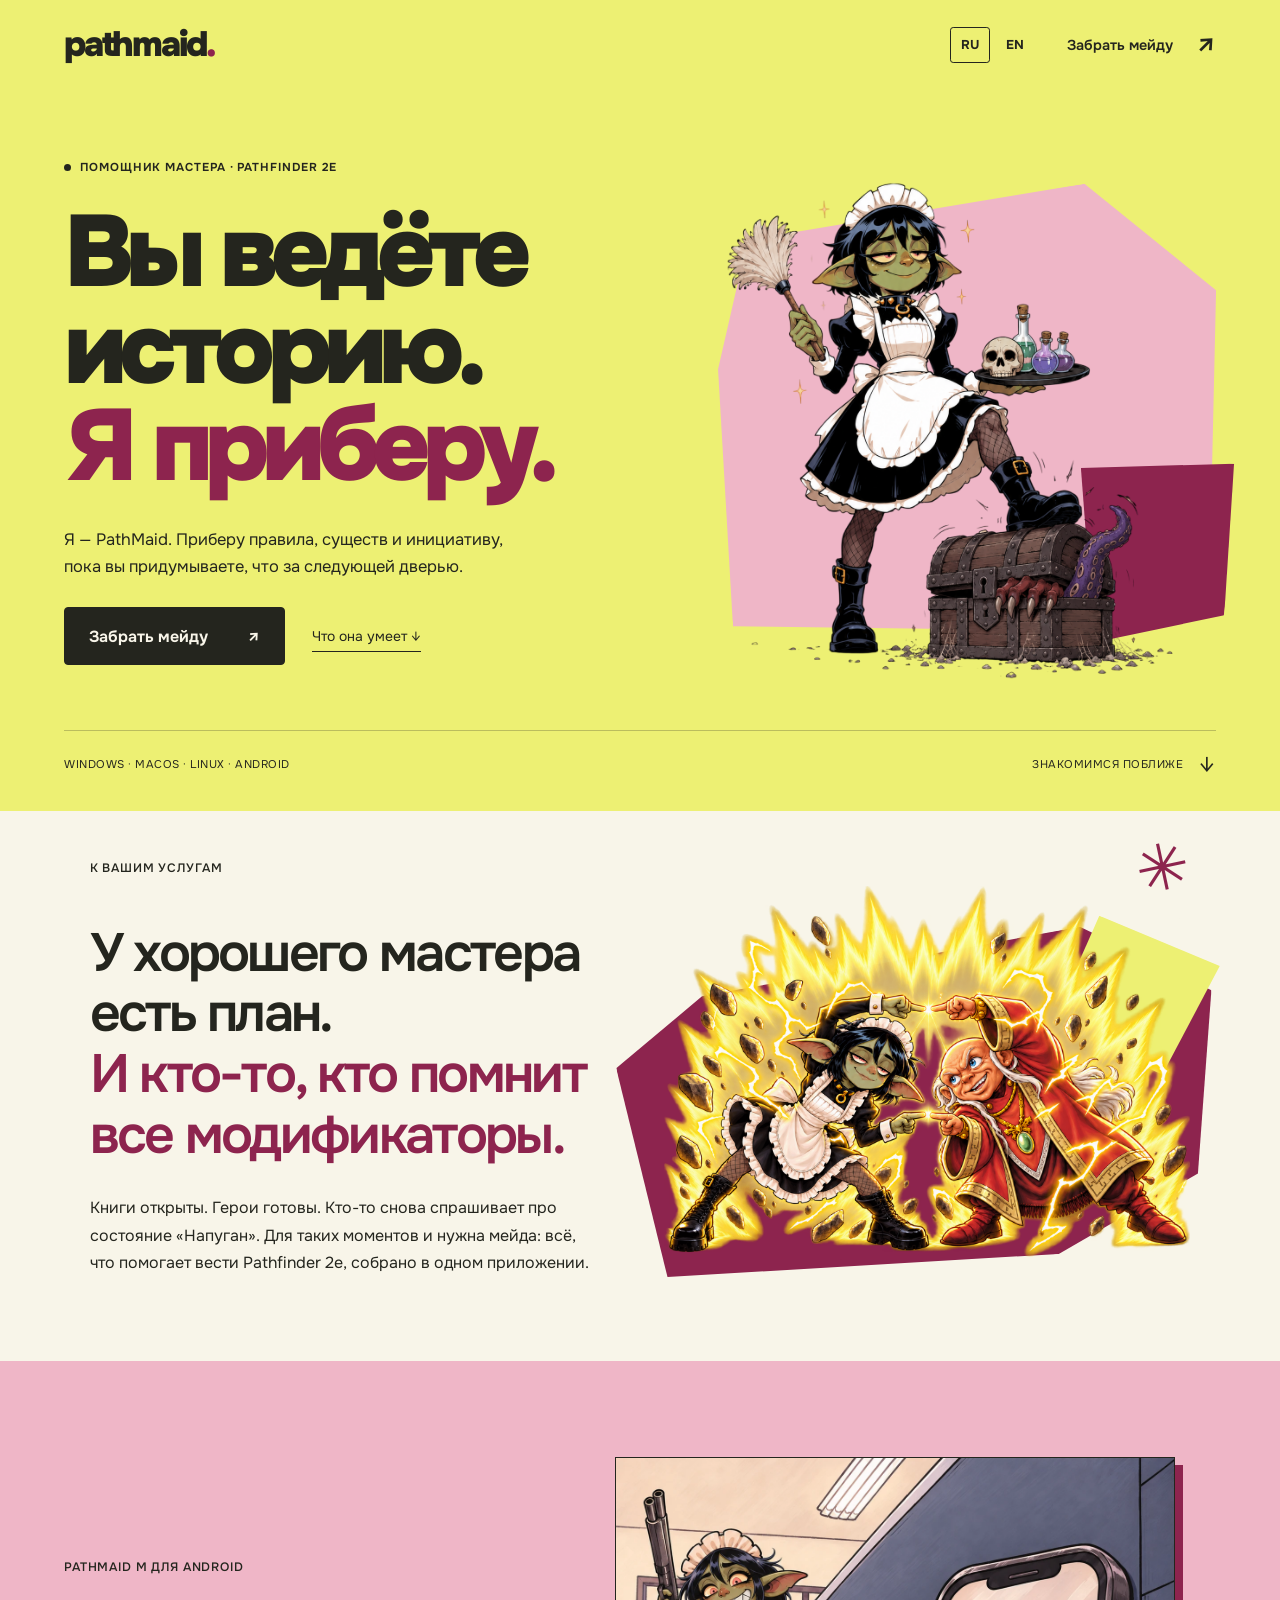
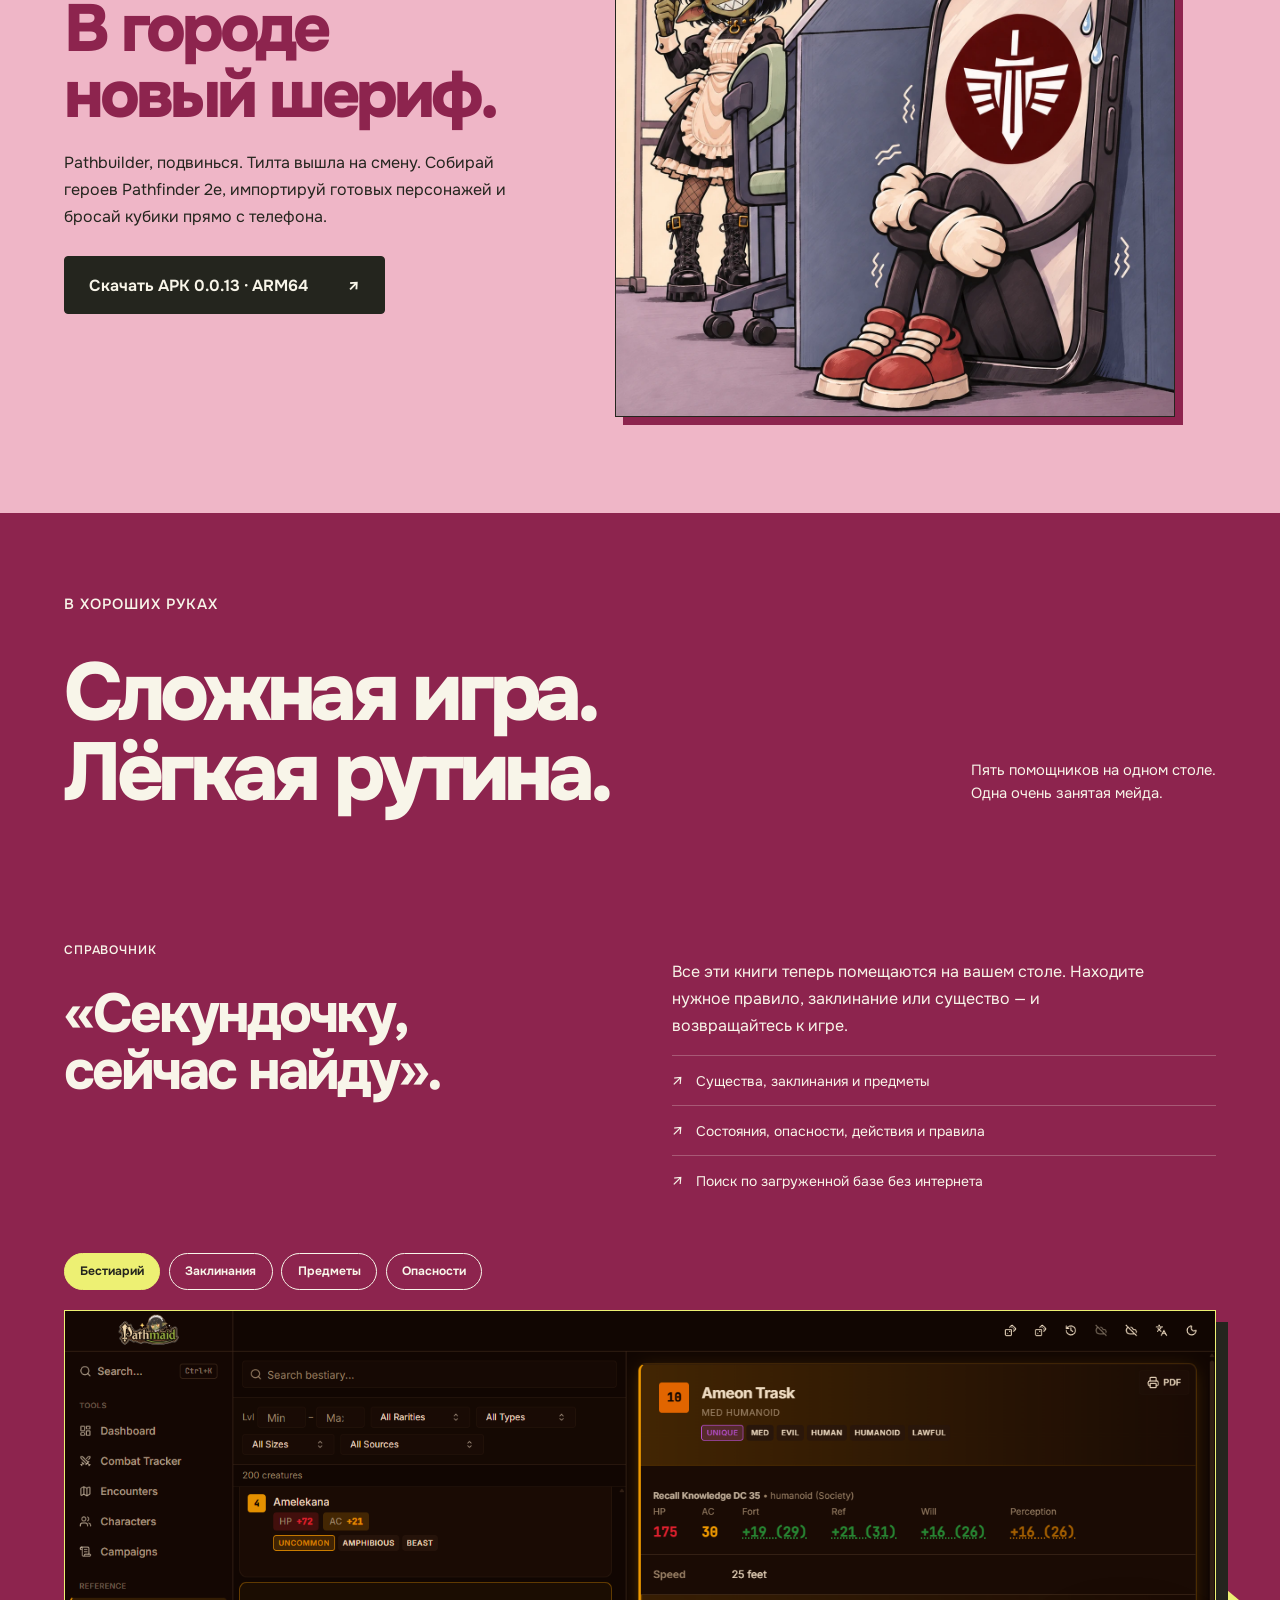
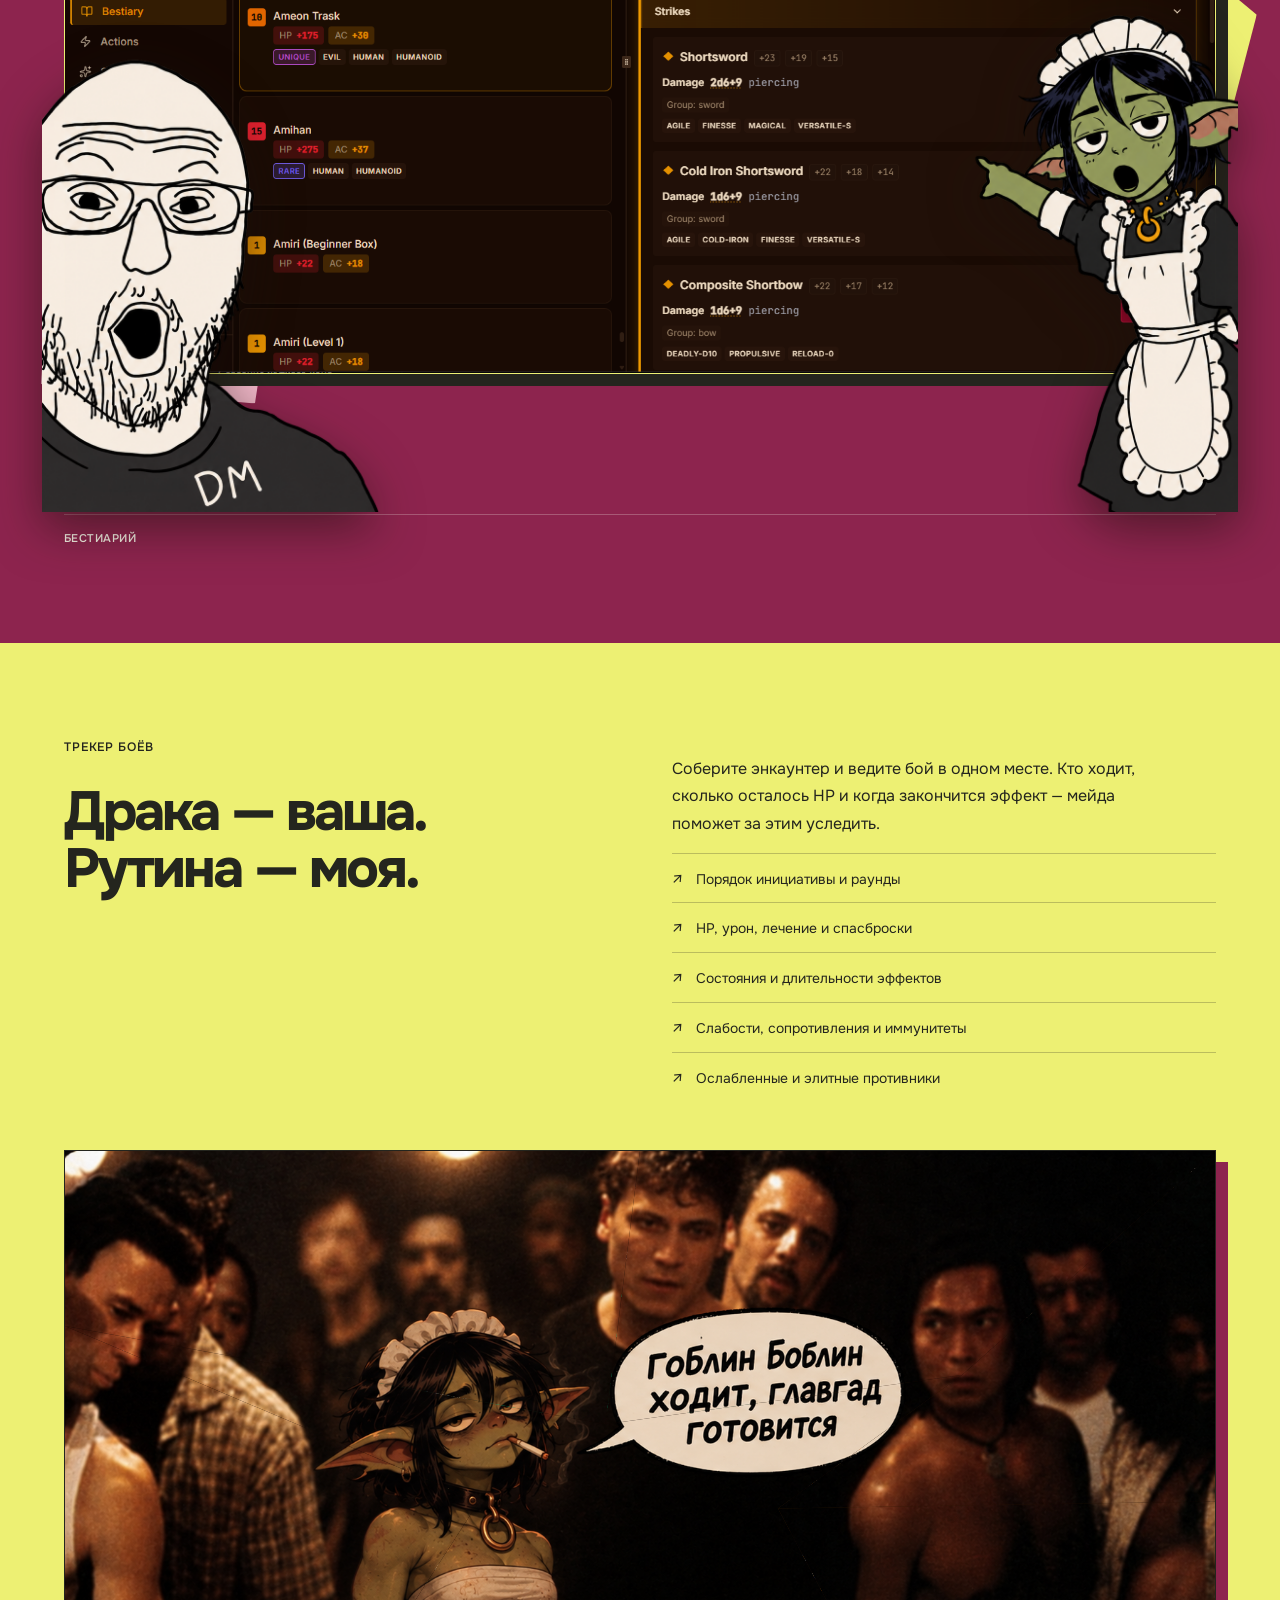
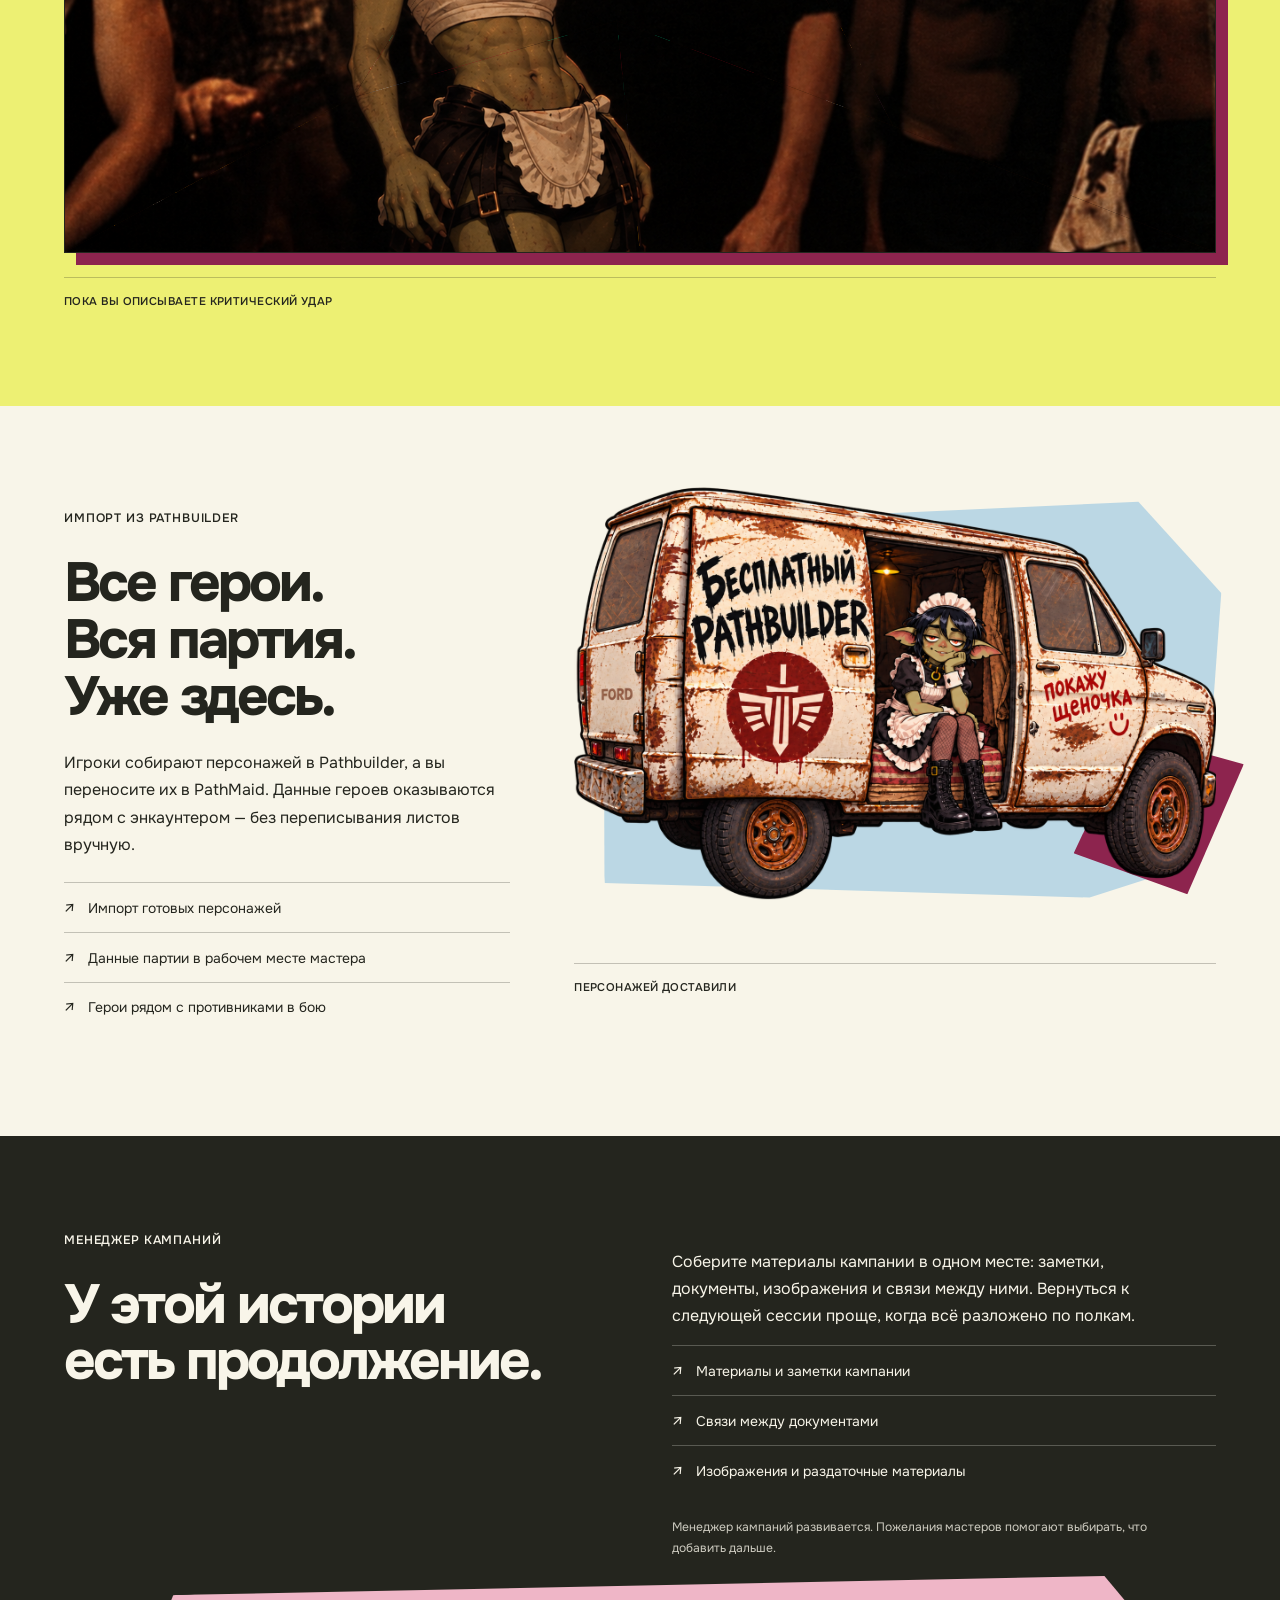
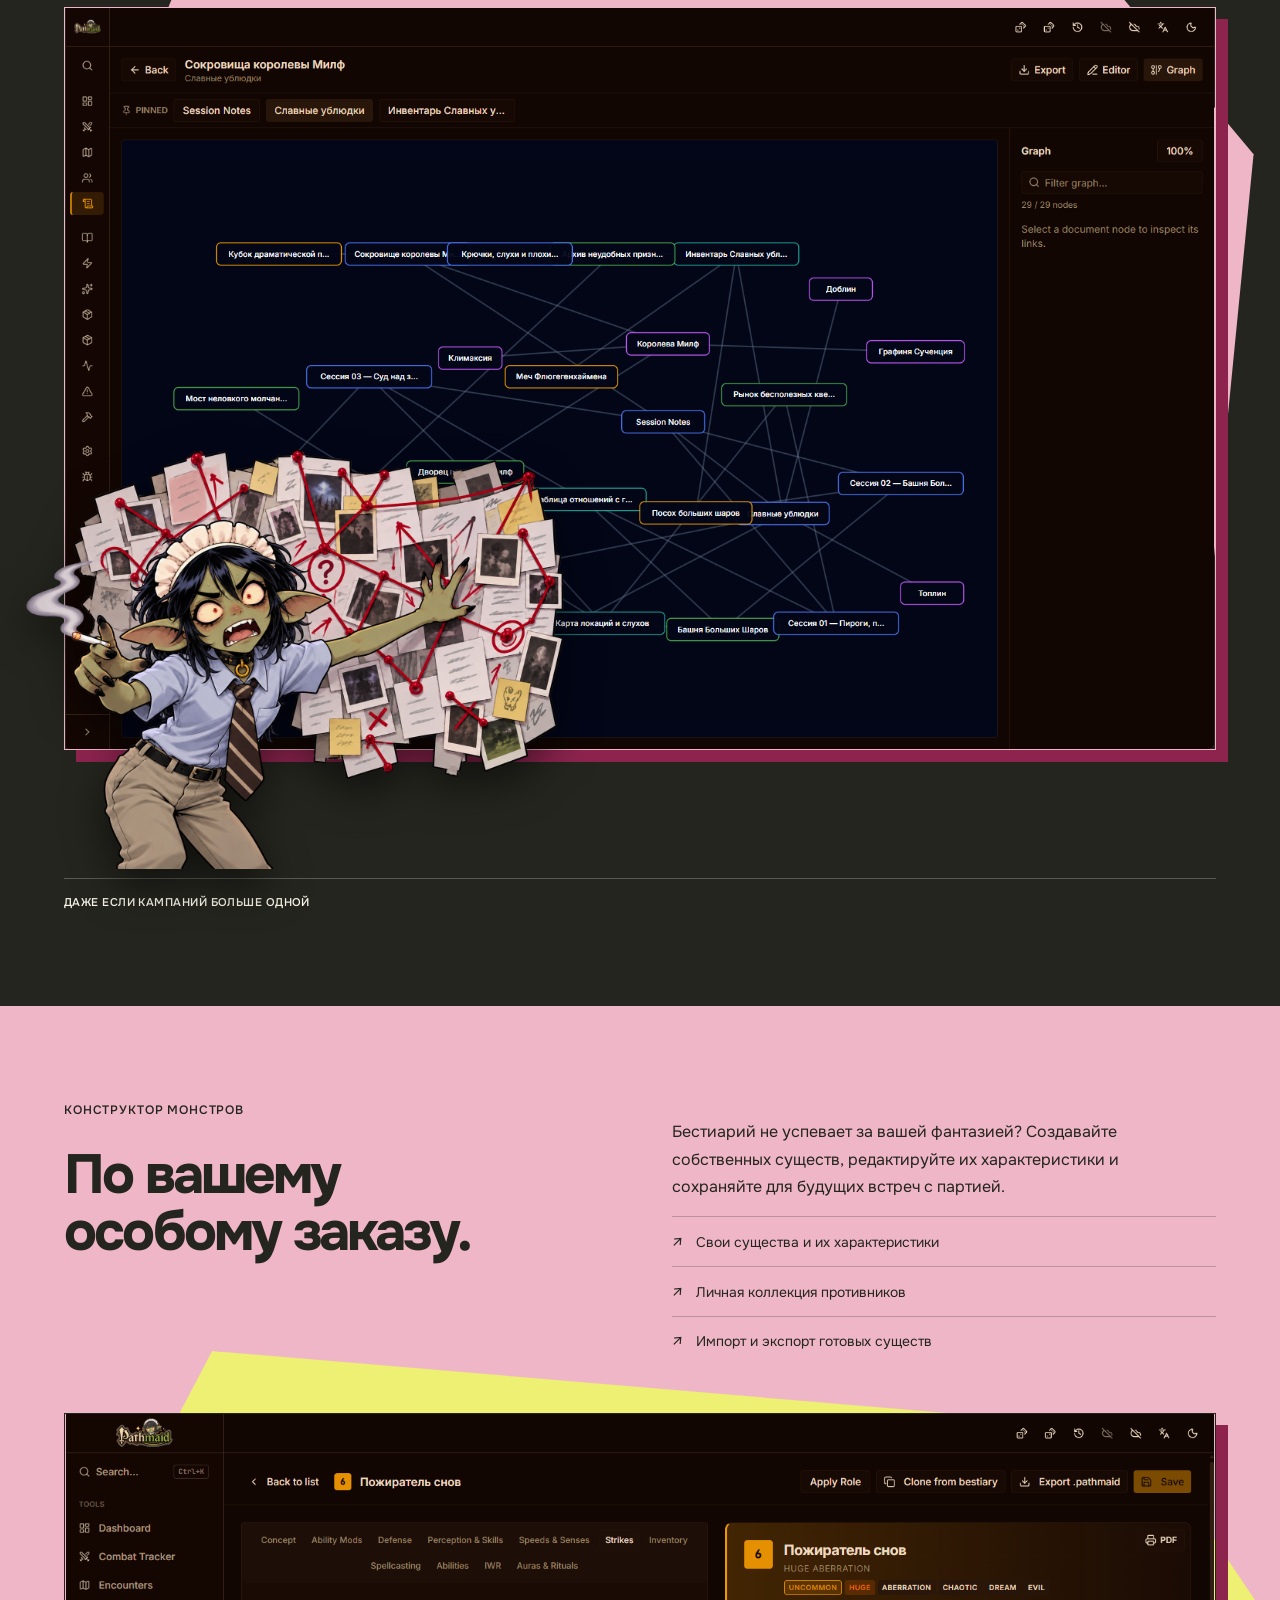
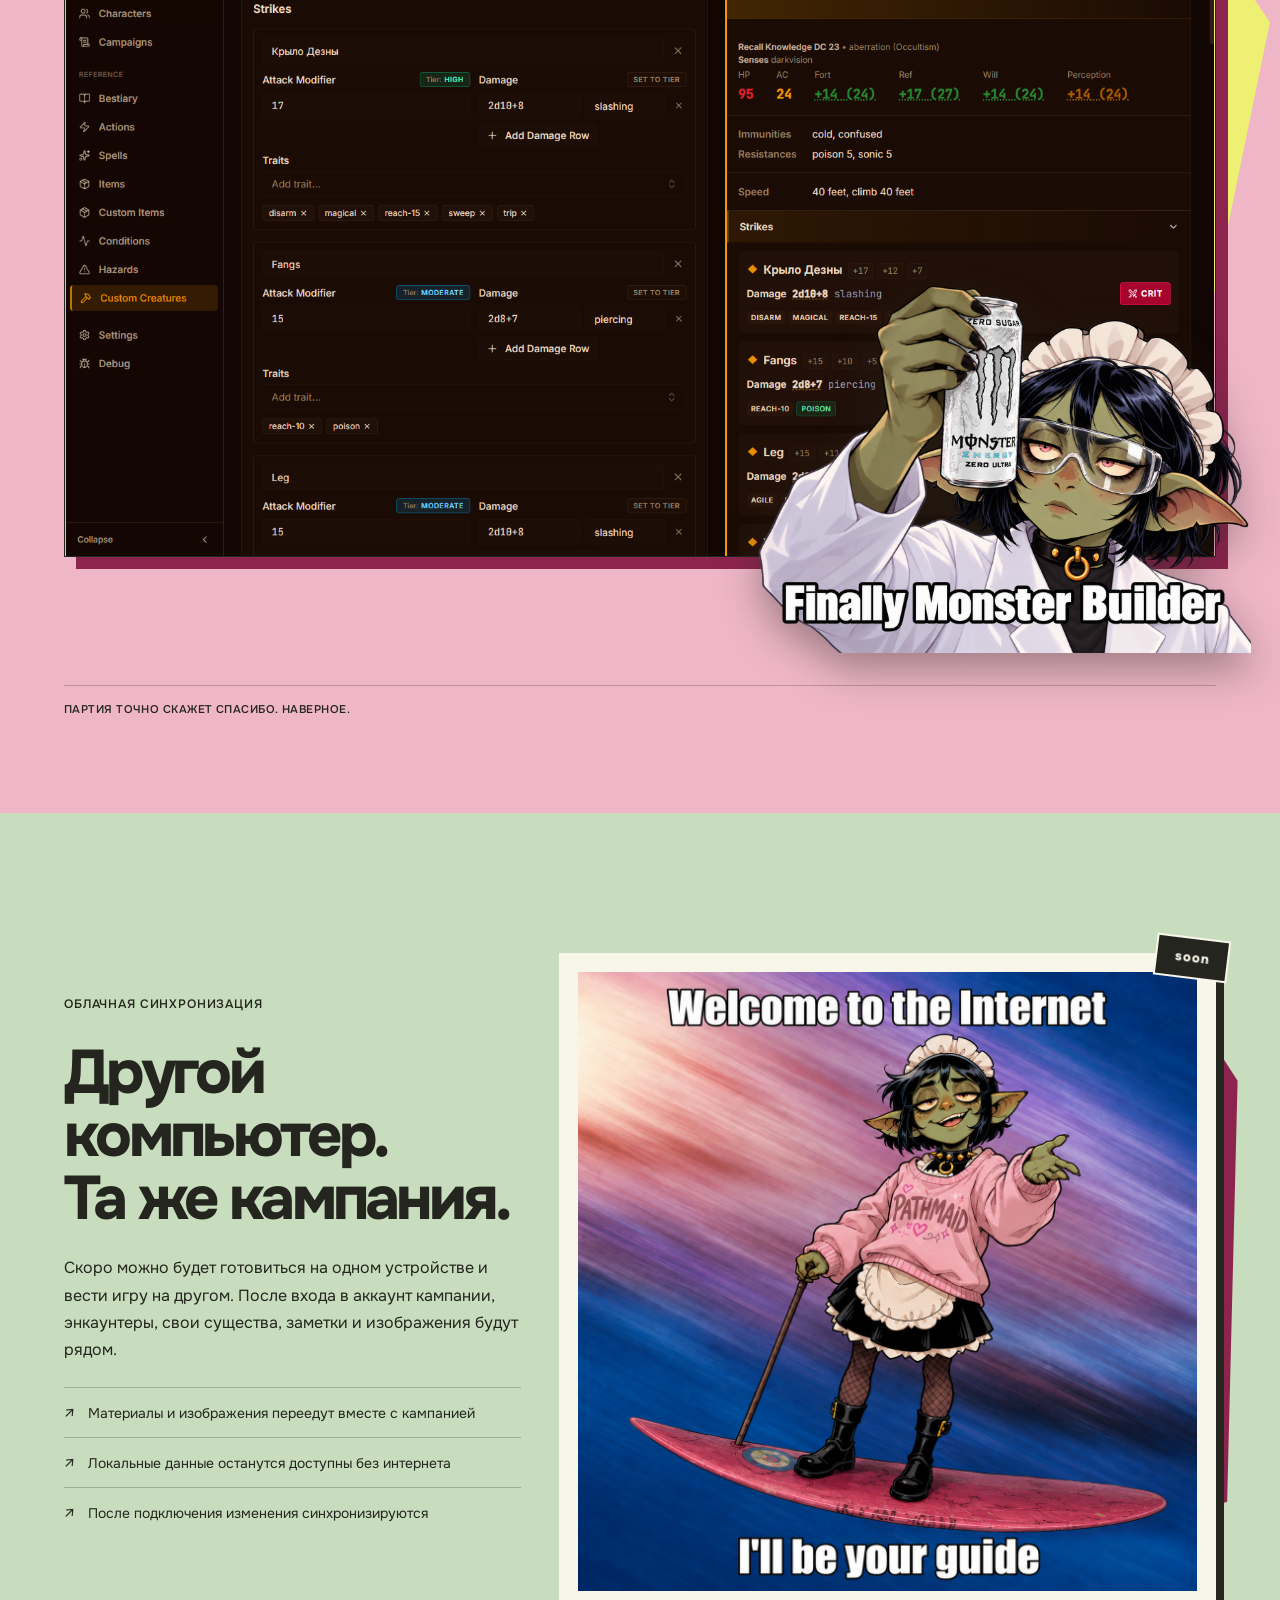
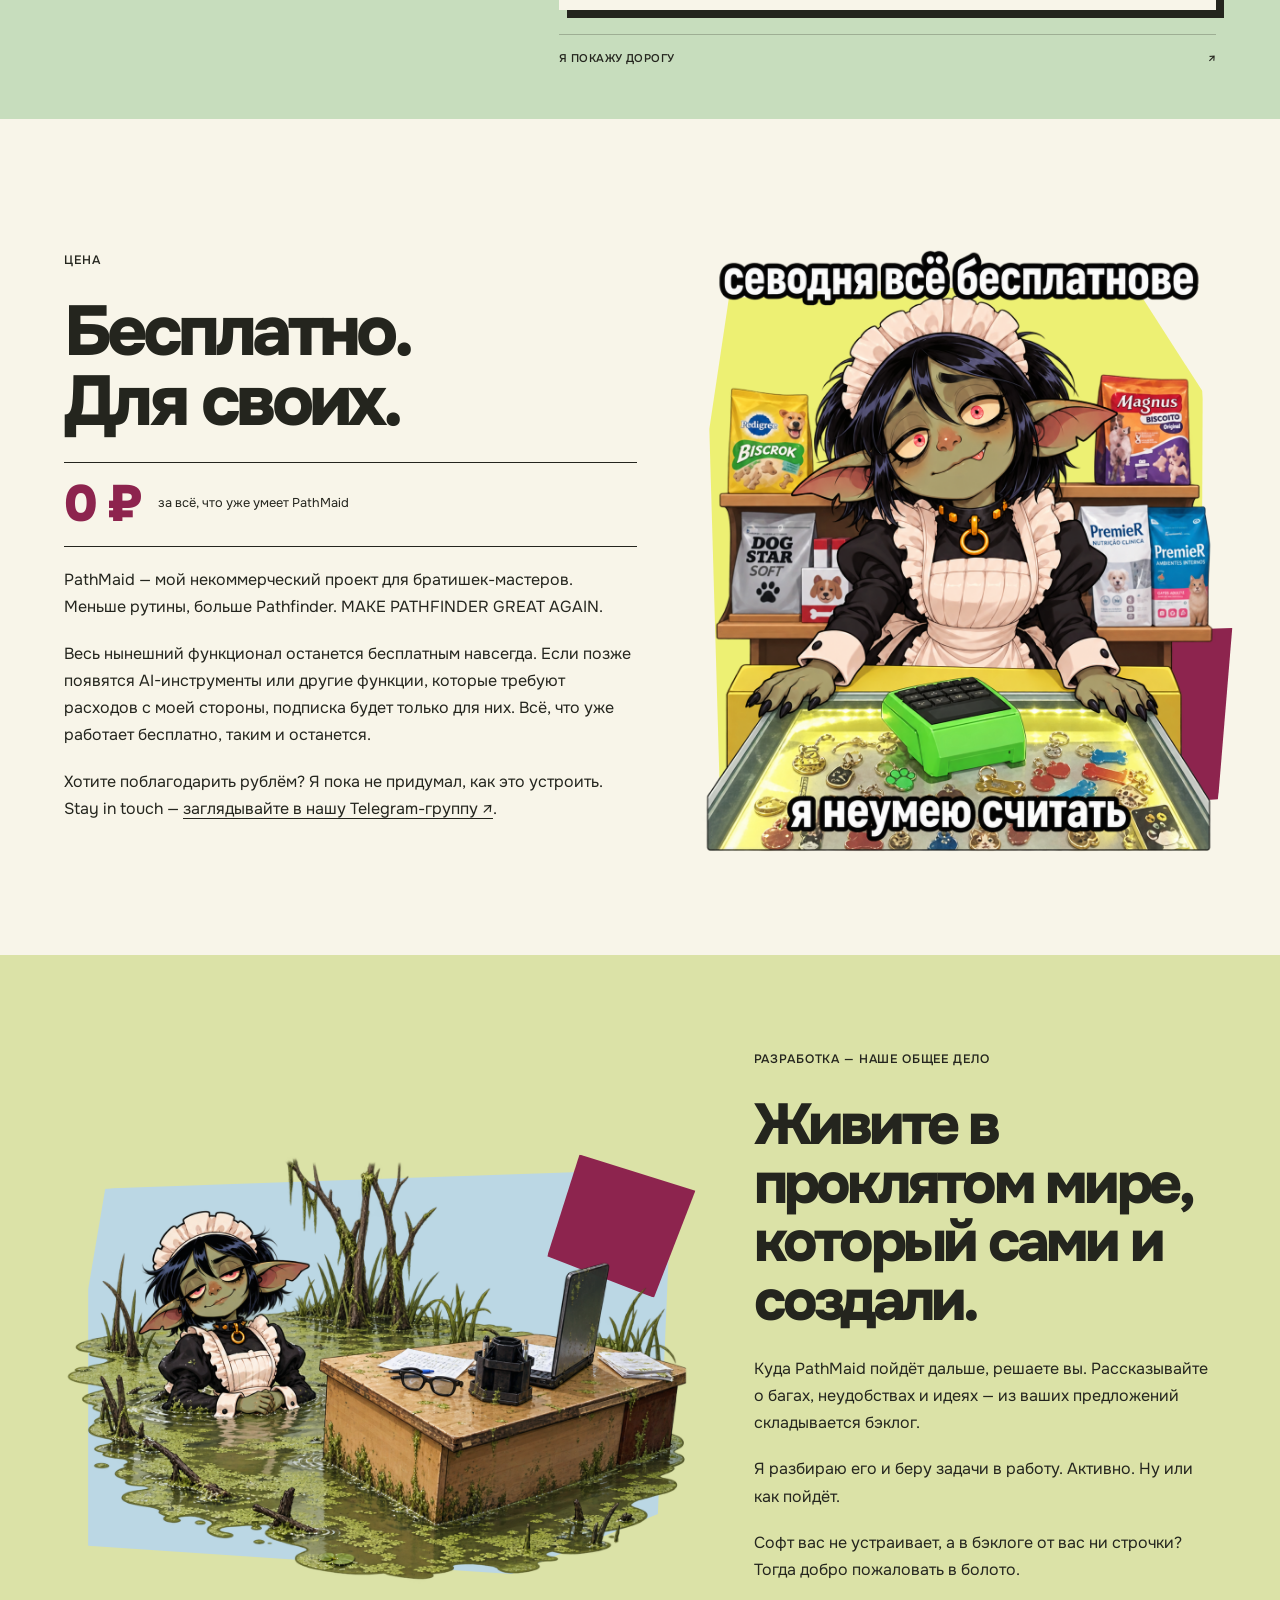
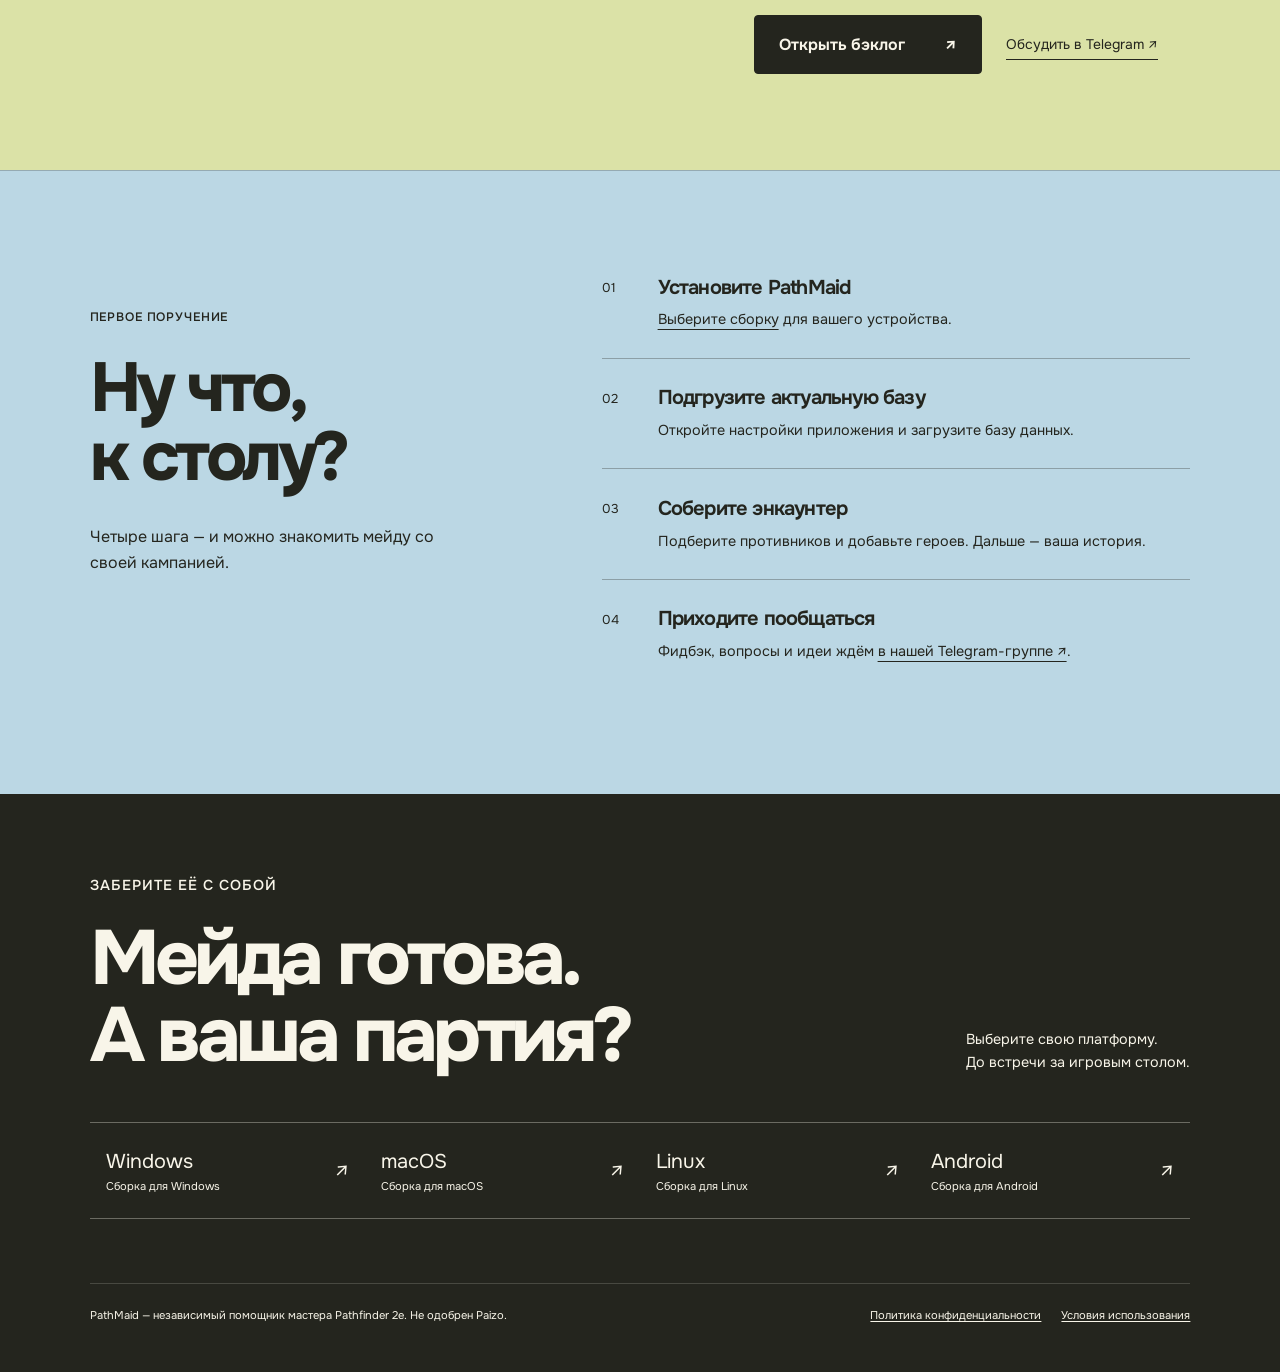
==== commit 388ccbf5: "Update PathMaid M download to 0.0.13" ====
--- a/index.html
+++ b/index.html
@@ -55,7 +55,7 @@
           <p class="chapter">PathMaid M для Android</p>
           <h2 id="pathmaid-m-title">В городе<br>новый шериф.</h2>
           <p>Pathbuilder, подвинься. Тилта вышла на смену. Собирай героев Pathfinder 2e, импортируй готовых персонажей и бросай кубики прямо с телефона.</p>
-          <a class="primary-link" href="https://github.com/kirylyaskou/PathMaid_releases/releases/download/pathmaid-m-v0.0.12/PathMaid-M-0.0.12-arm64-v8a.apk">Скачать APK · ARM64 <span aria-hidden="true">↗</span></a>
+          <a class="primary-link" href="https://github.com/kirylyaskou/PathMaid_releases/releases/download/pathmaid-m-v0.0.13/PathMaid-M-0.0.13-arm64-v8a.apk">Скачать APK 0.0.13 · ARM64 <span aria-hidden="true">↗</span></a>
         </div>
         <div class="mobile-art" data-reveal>
           <img src="./assets/pathmaid-m-sheriff.webp" alt="Тилта выглядывает из-за офисной перегородки, за которой прячется телефон с эмблемой Pathbuilder" width="1254" height="1254" loading="lazy" decoding="async">
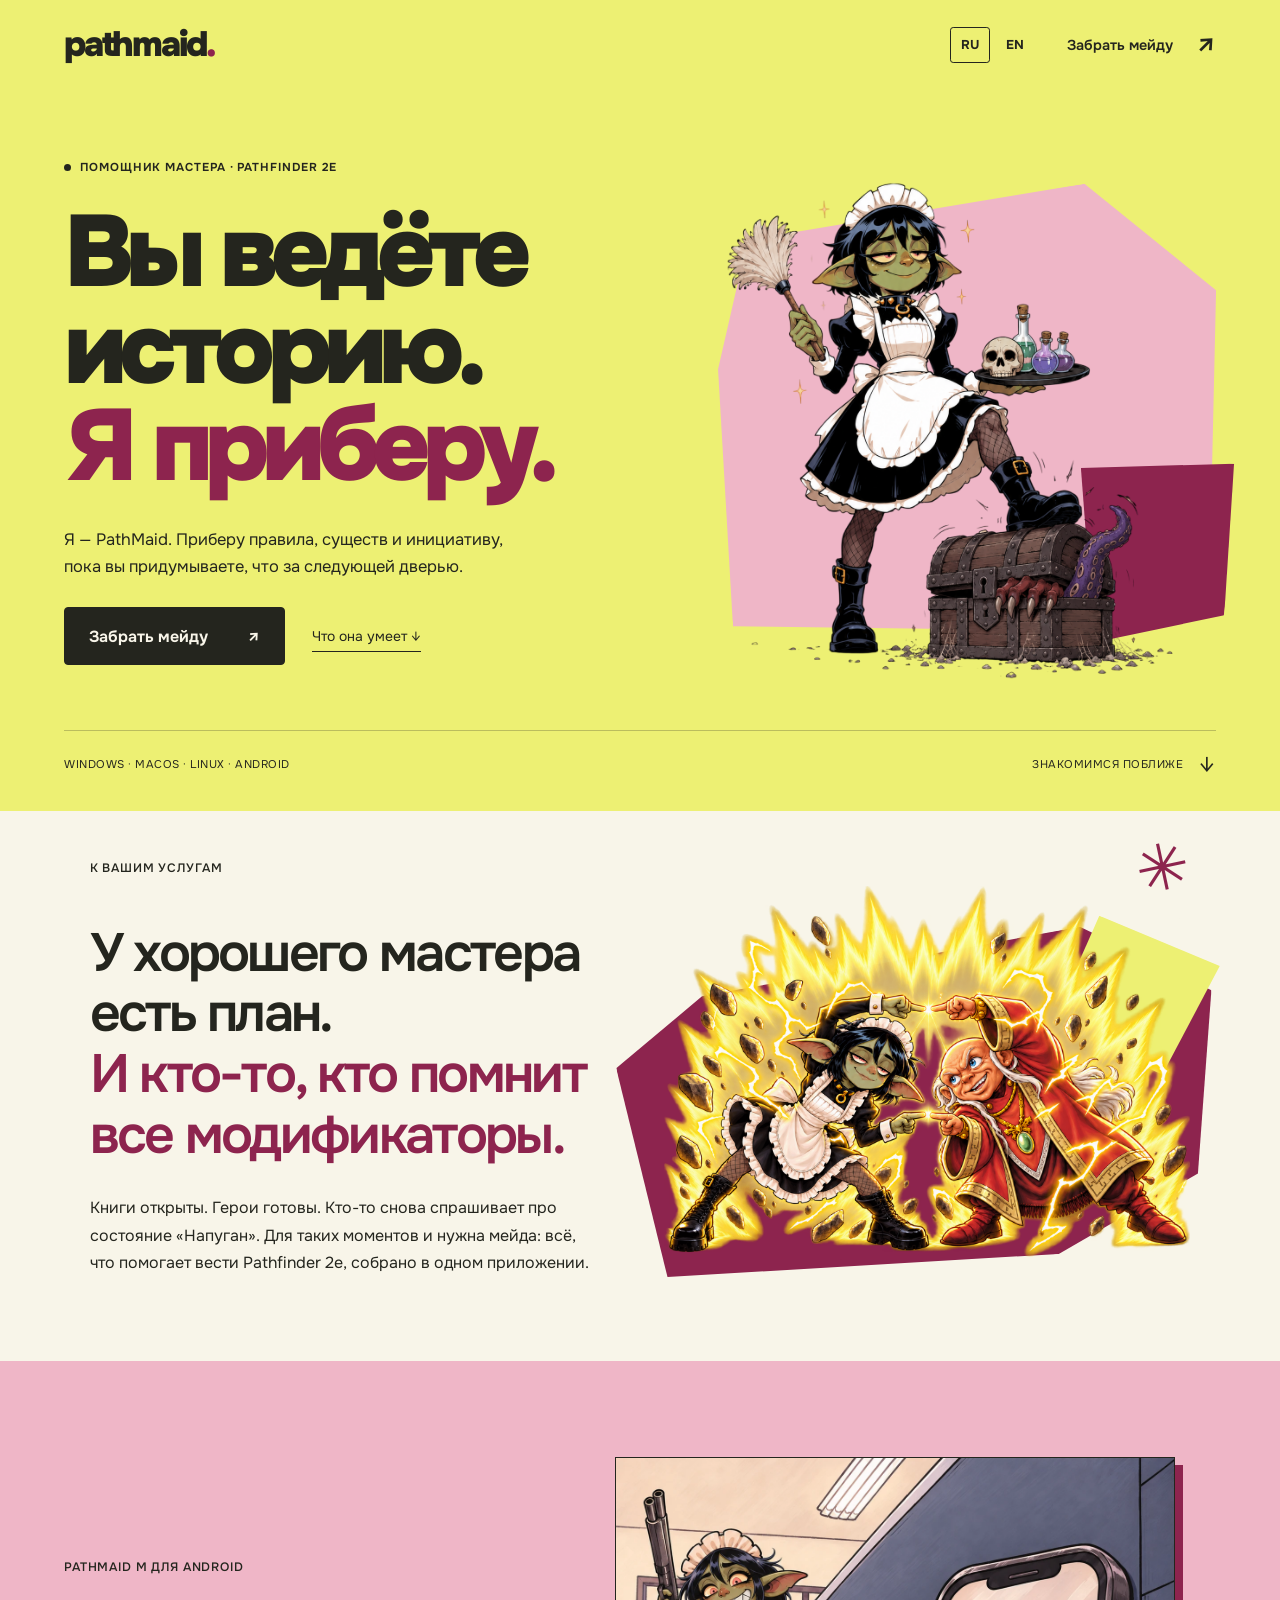
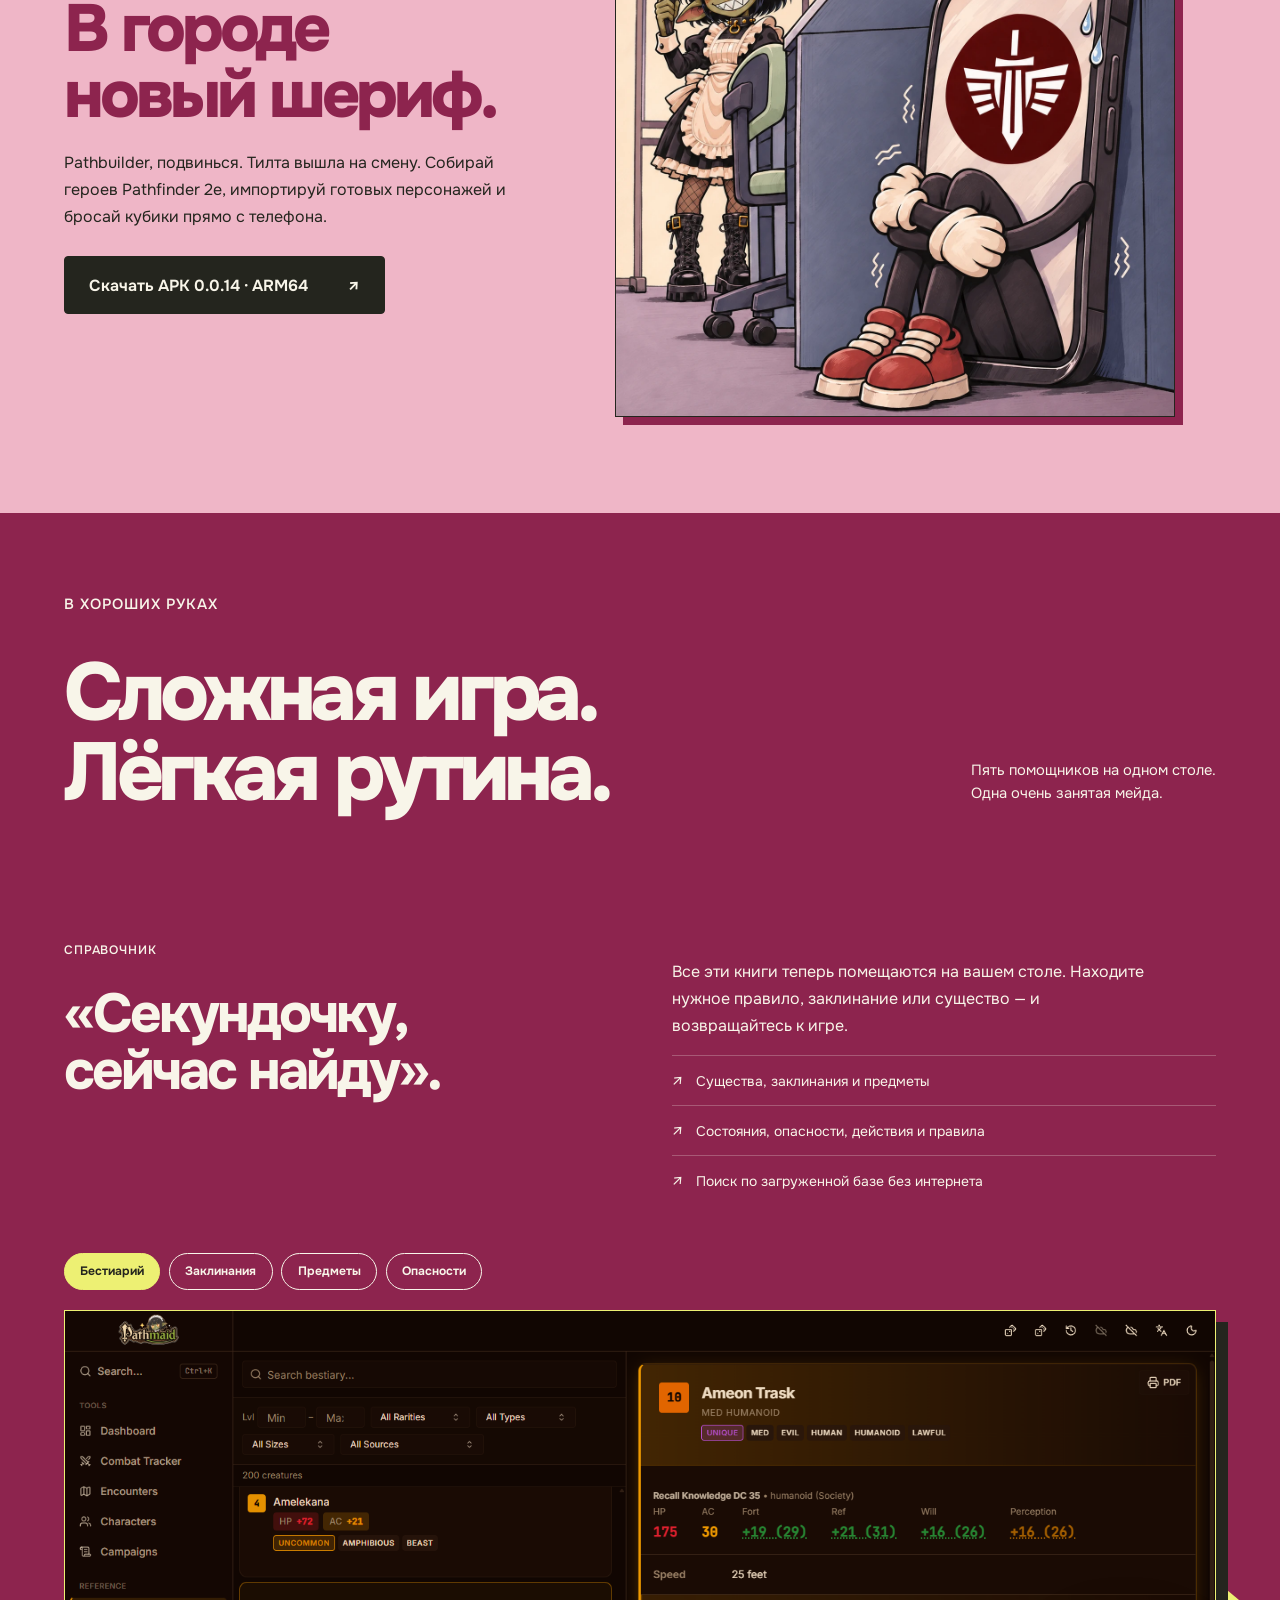
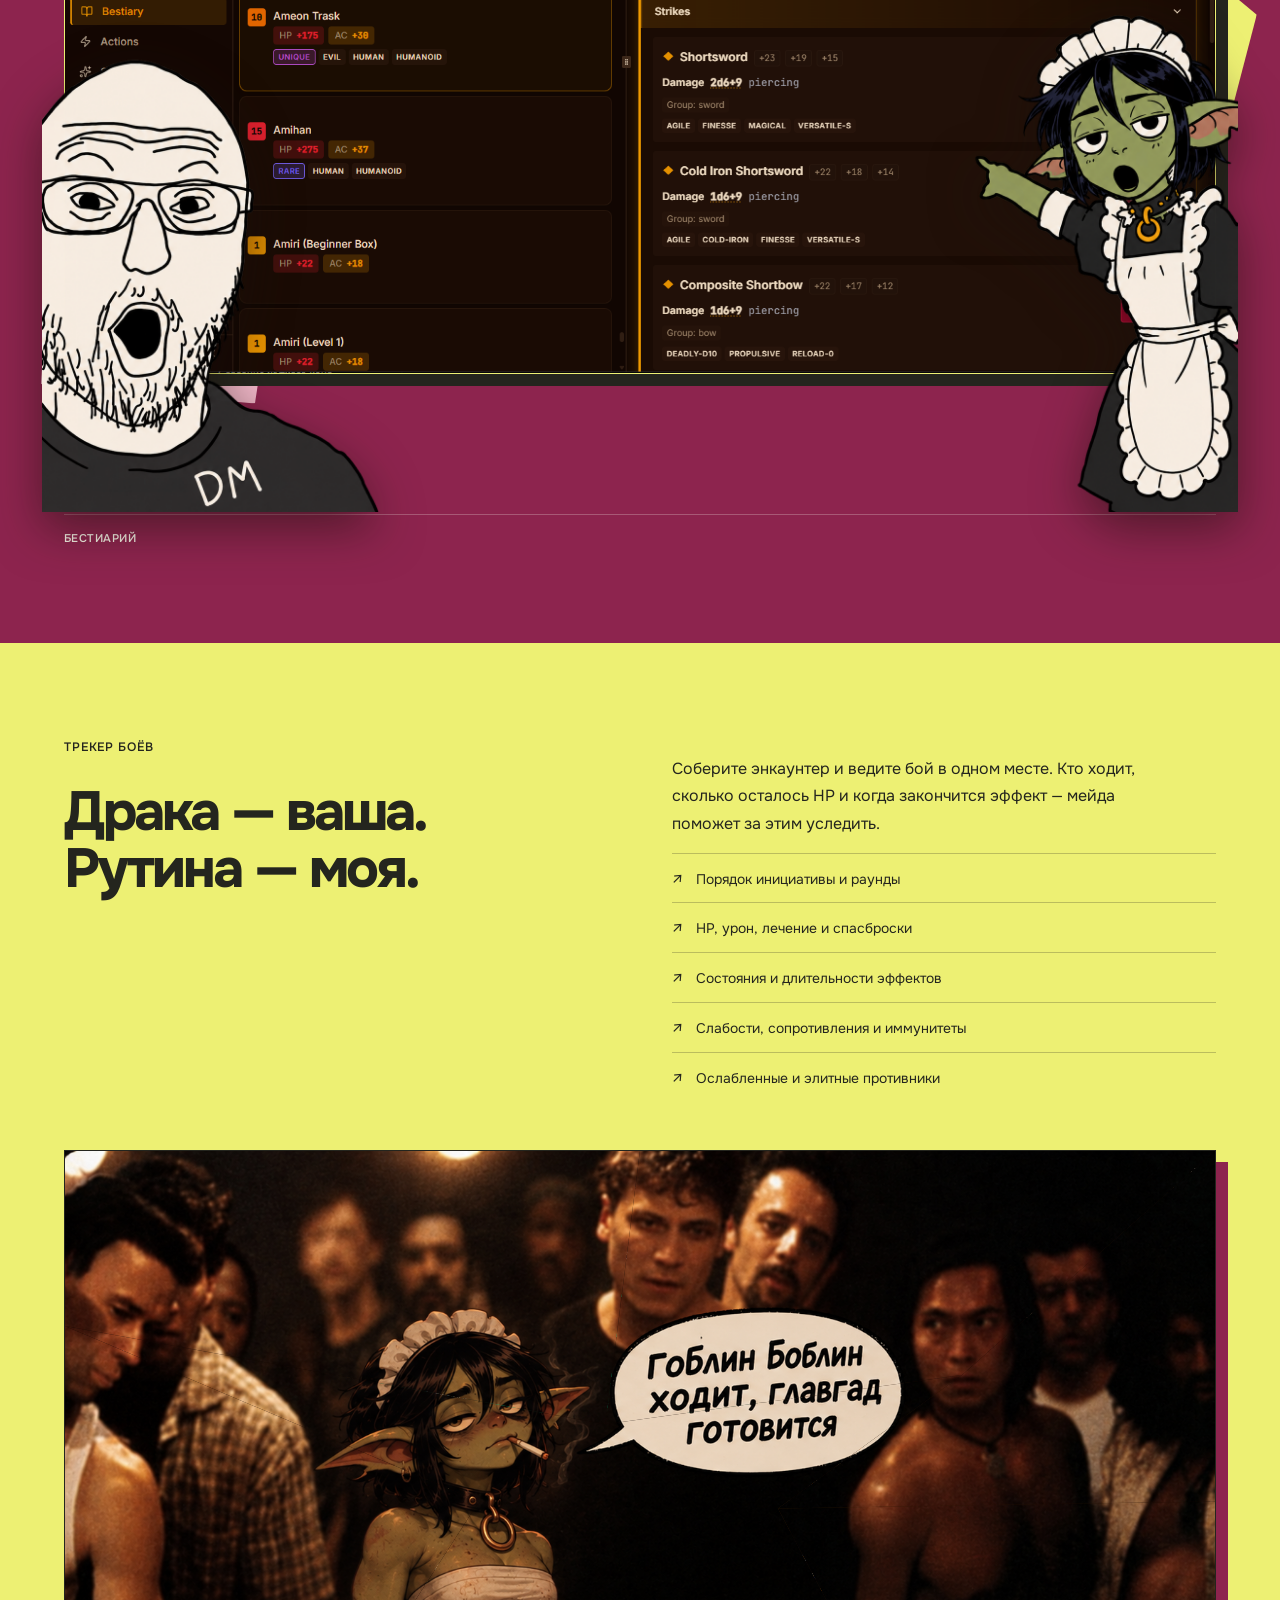
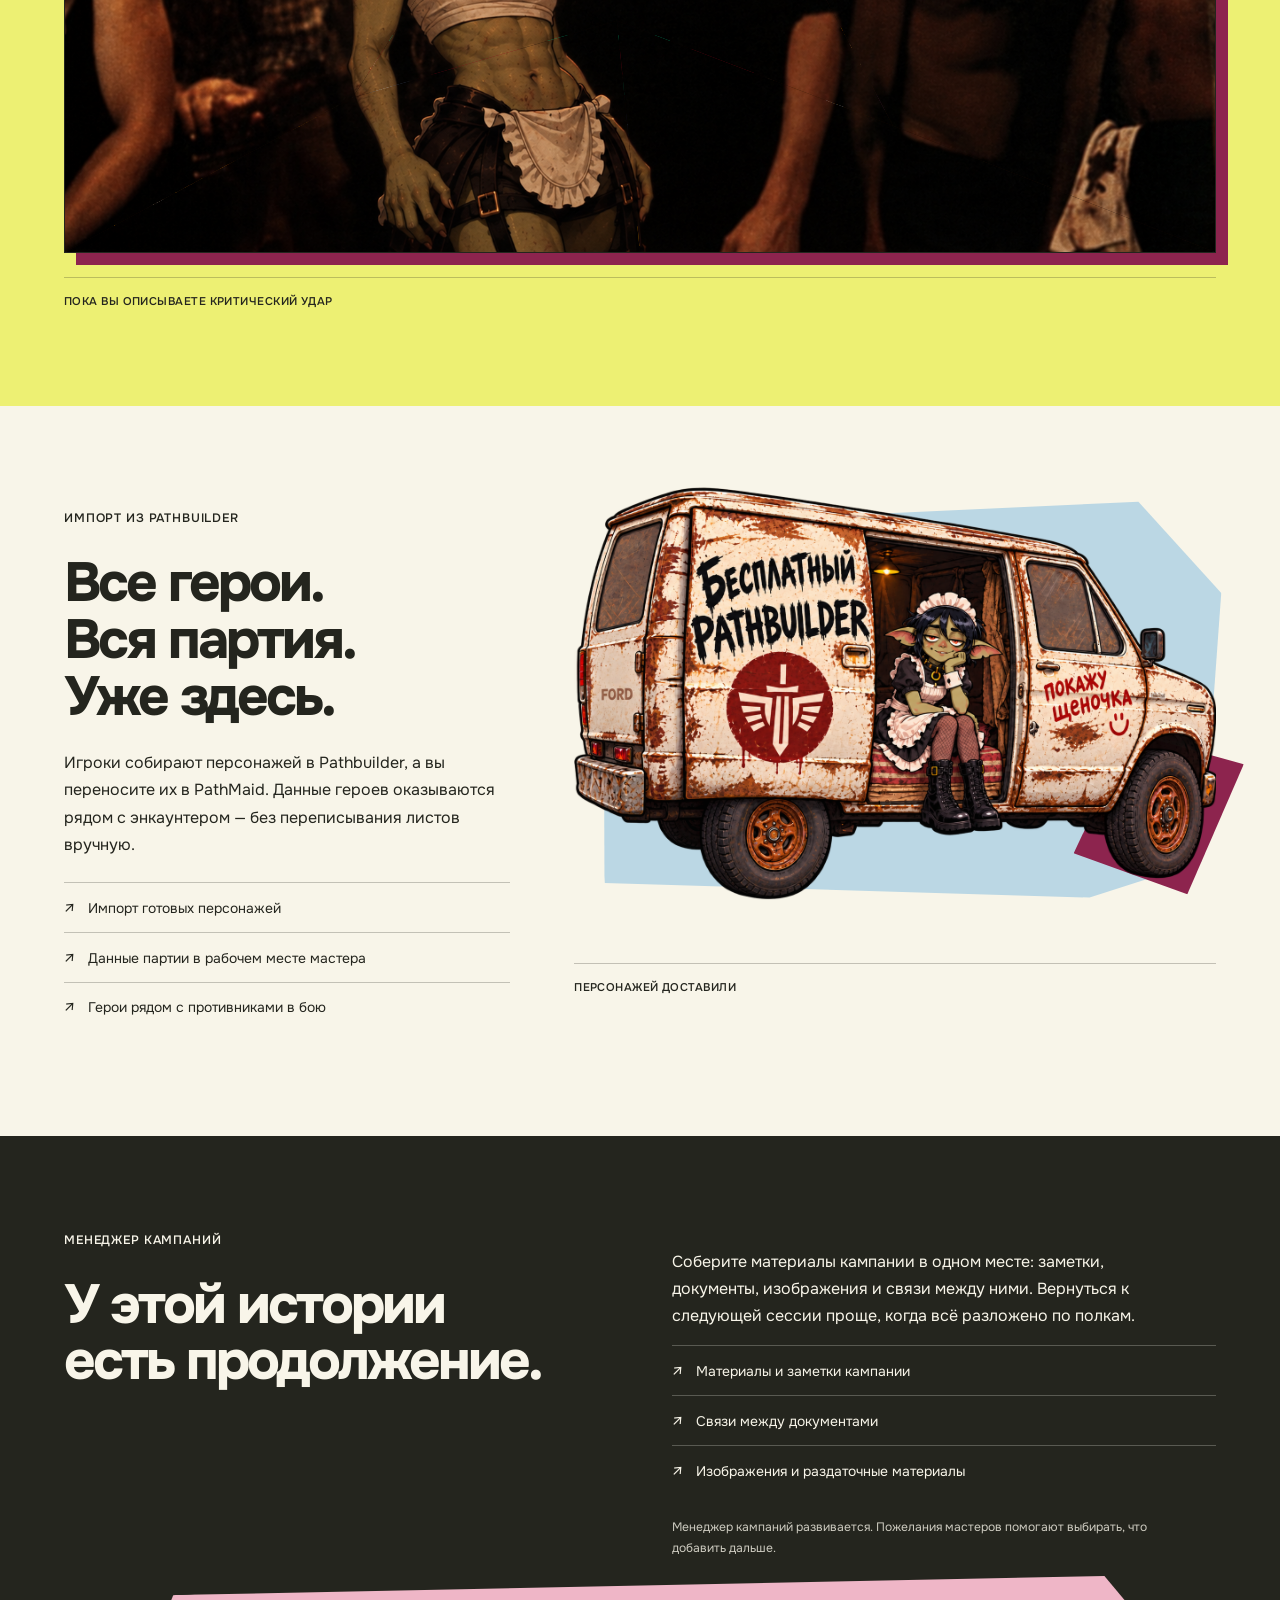
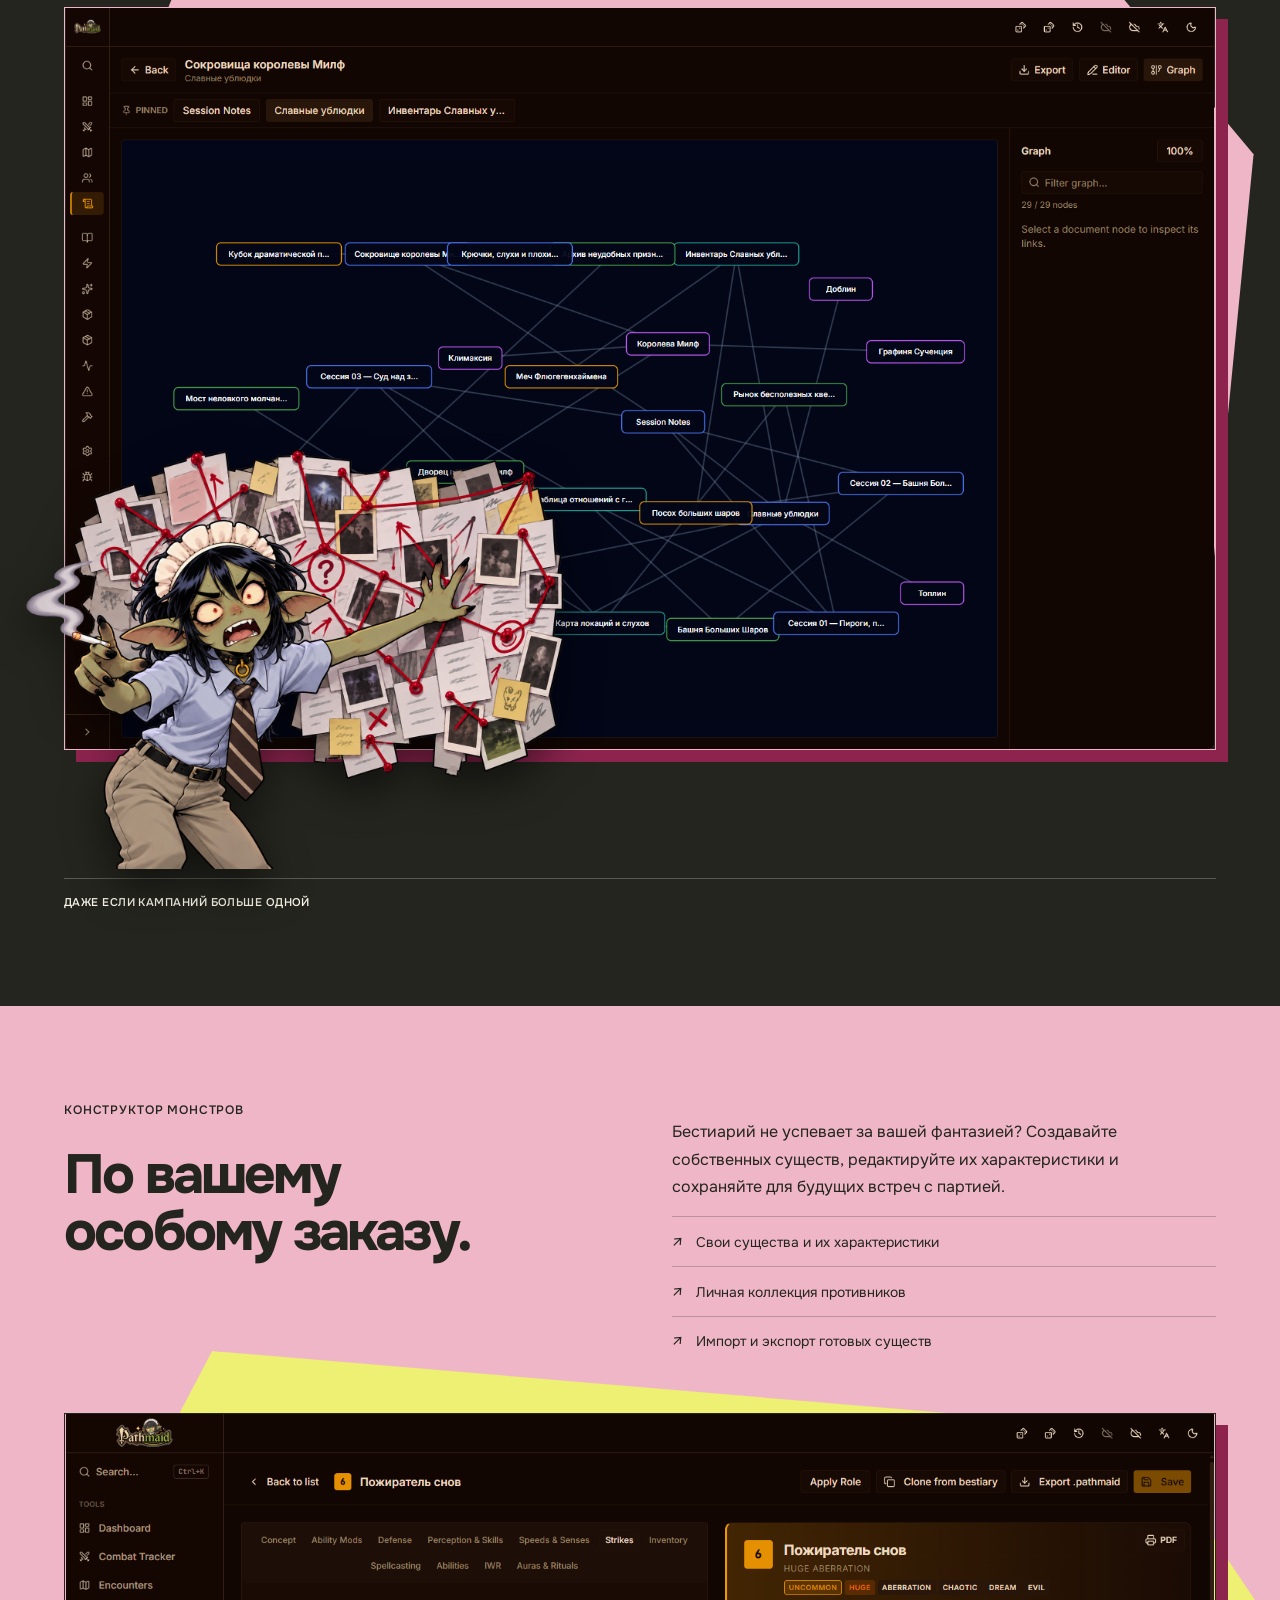
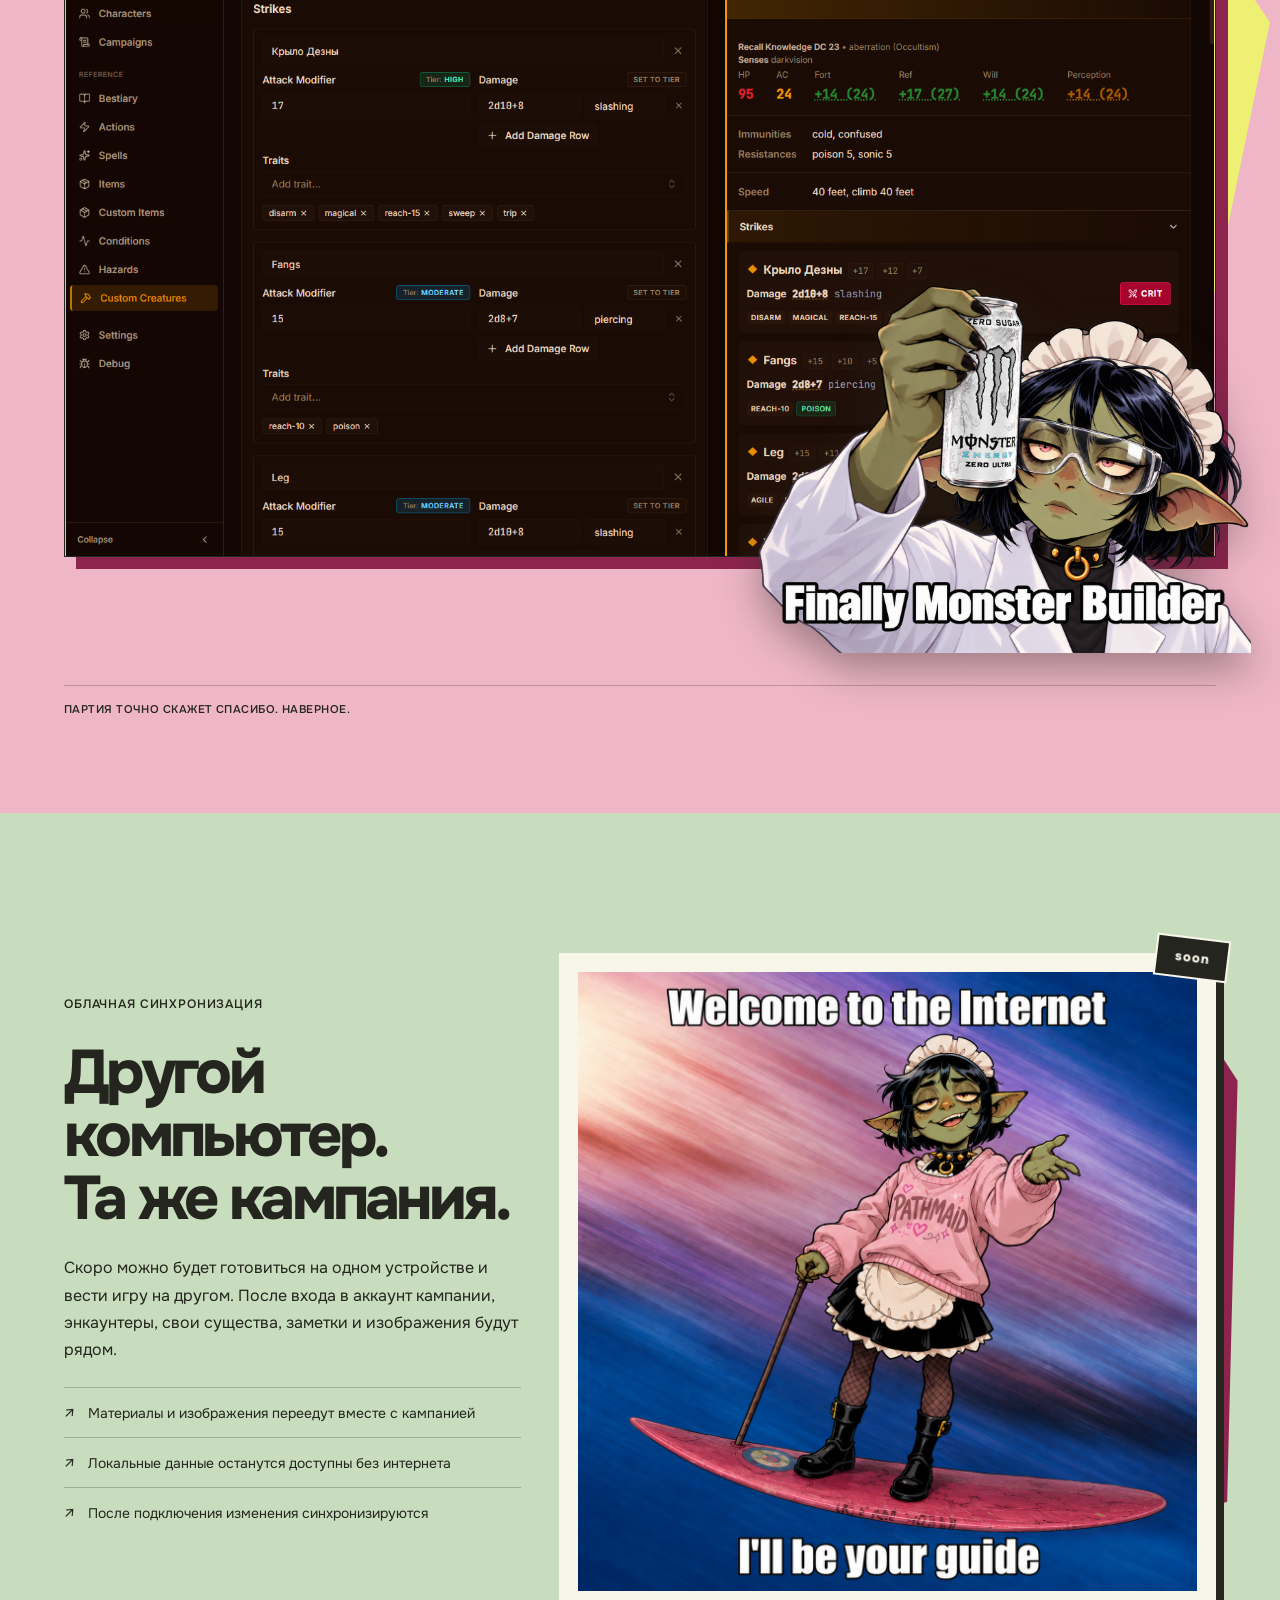
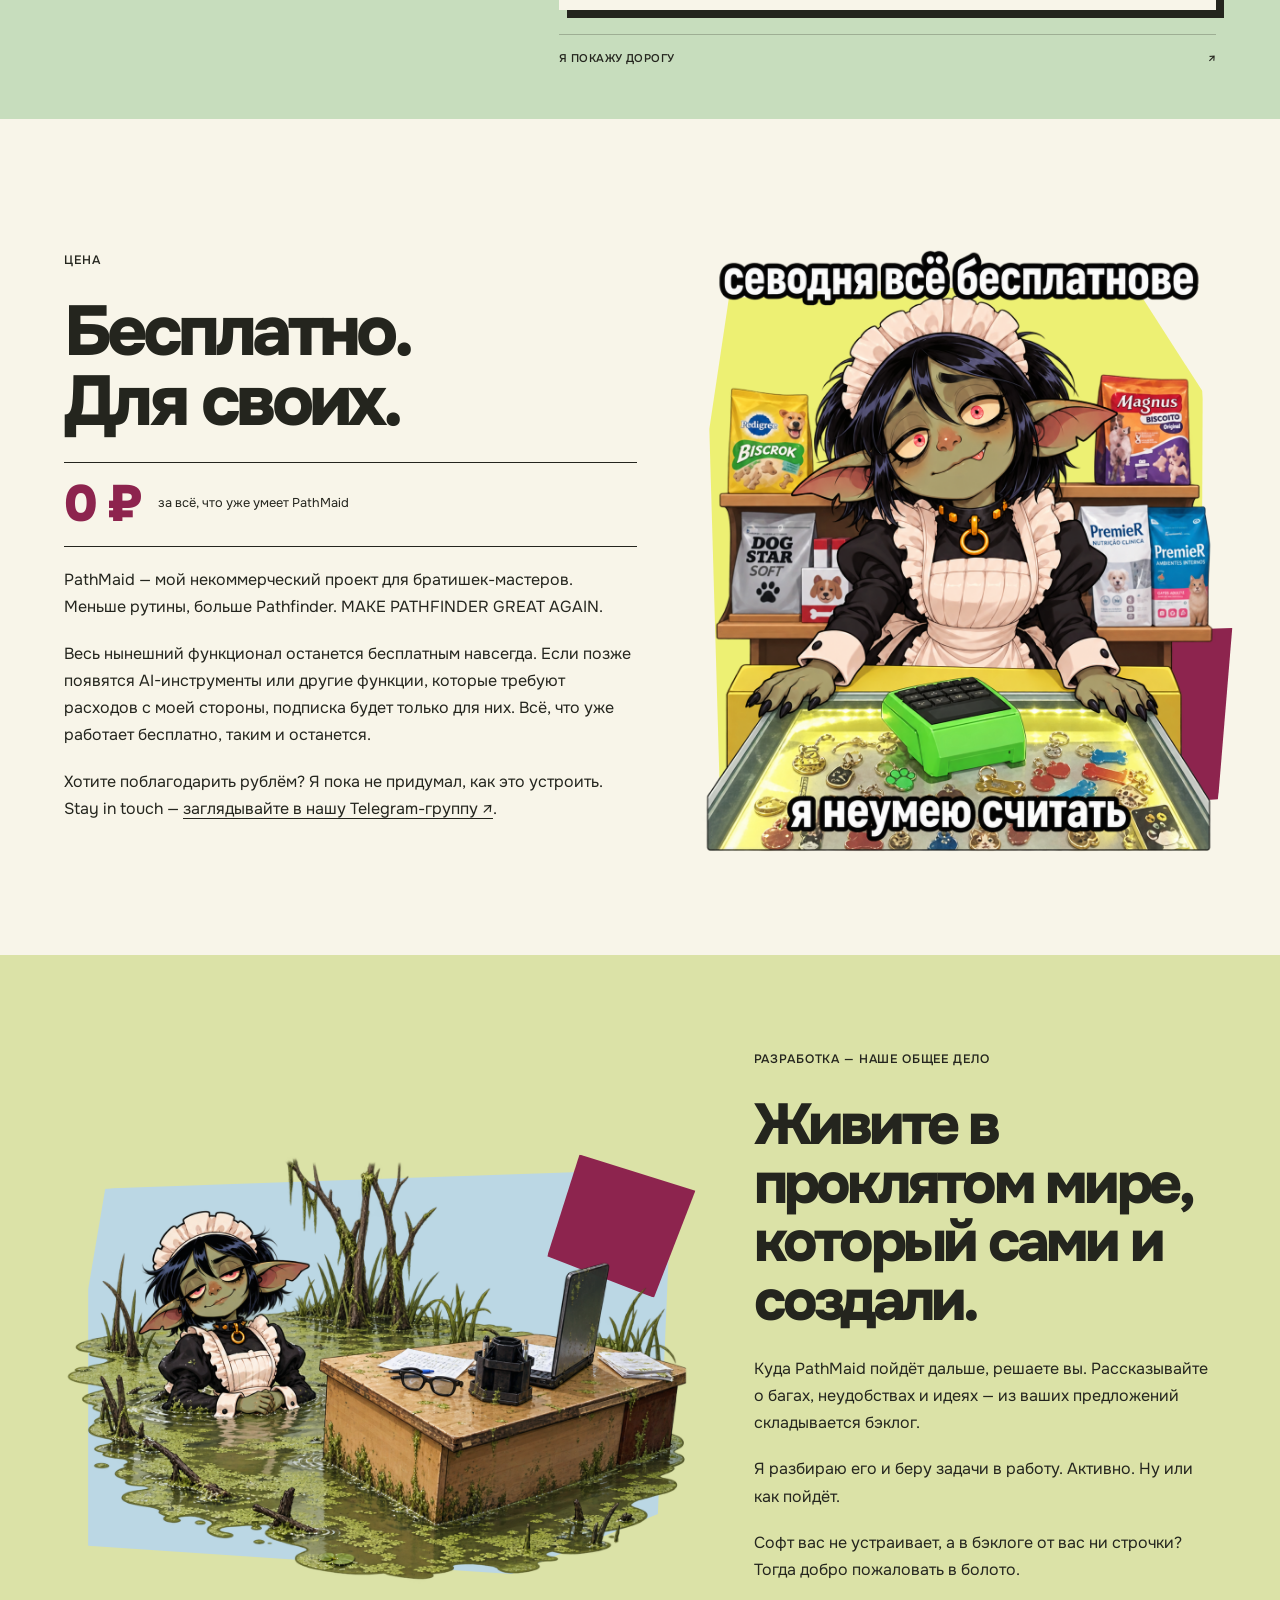
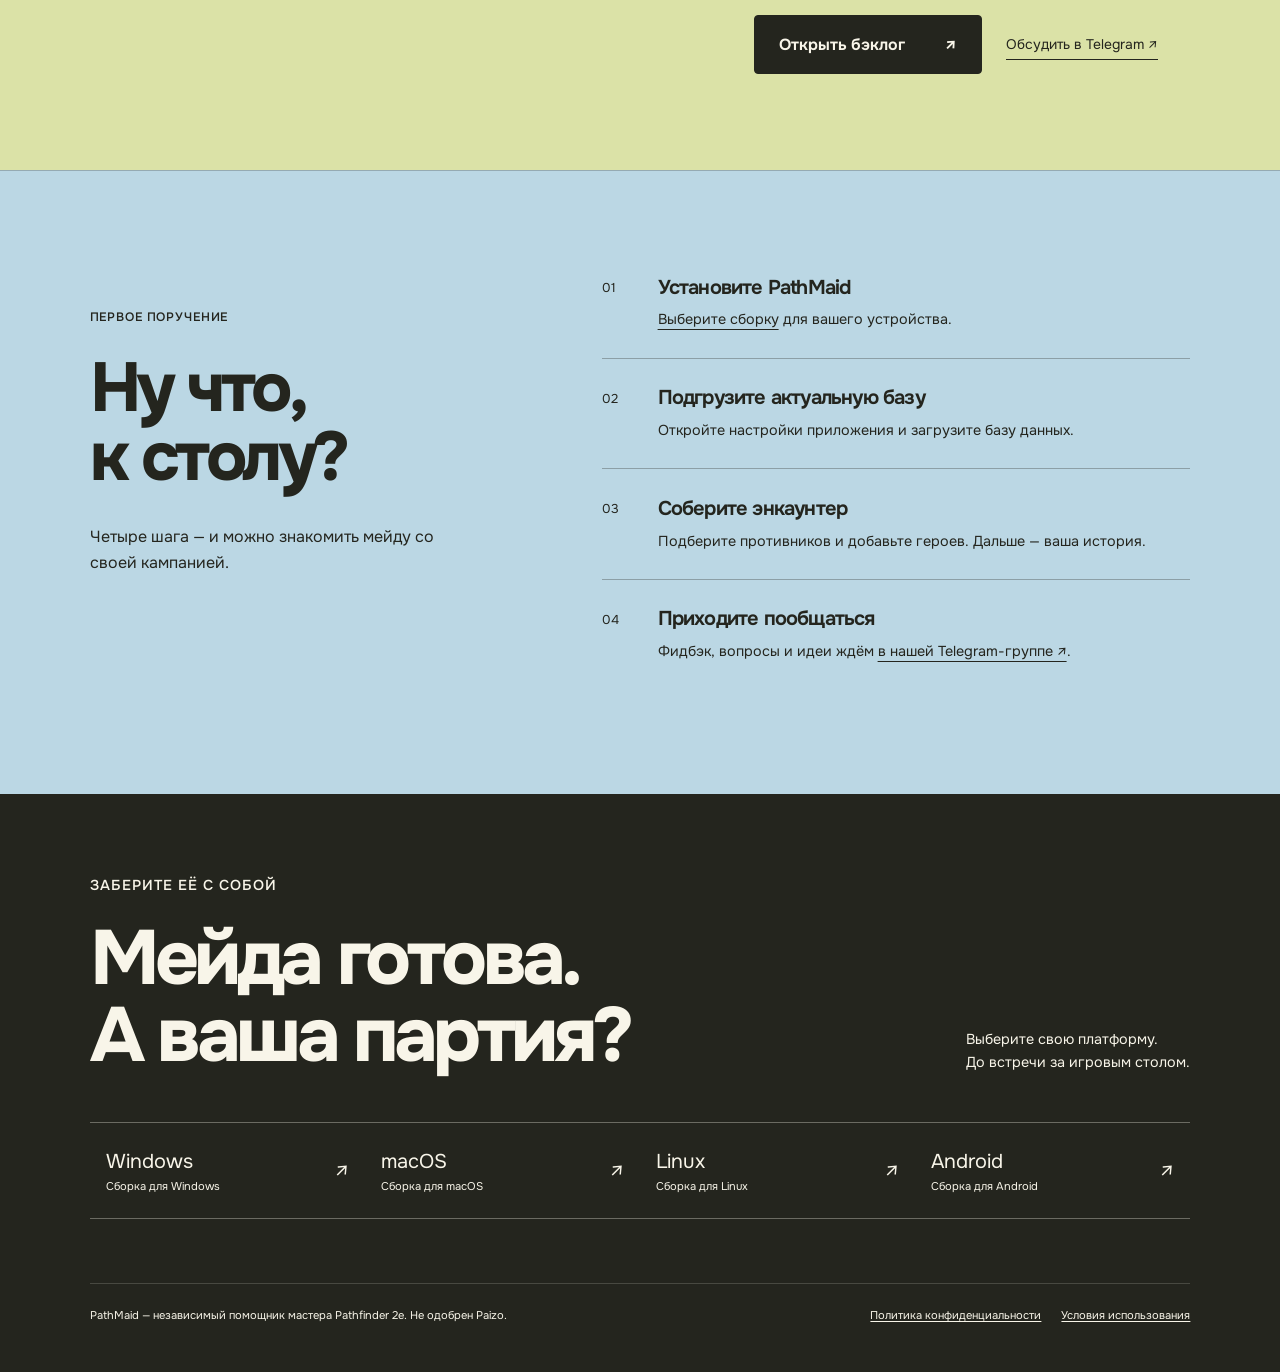
==== commit fea4201e: "Update PathMaid M download to 0.0.14" ====
--- a/index.html
+++ b/index.html
@@ -55,7 +55,7 @@
           <p class="chapter">PathMaid M для Android</p>
           <h2 id="pathmaid-m-title">В городе<br>новый шериф.</h2>
           <p>Pathbuilder, подвинься. Тилта вышла на смену. Собирай героев Pathfinder 2e, импортируй готовых персонажей и бросай кубики прямо с телефона.</p>
-          <a class="primary-link" href="https://github.com/kirylyaskou/PathMaid_releases/releases/download/pathmaid-m-v0.0.13/PathMaid-M-0.0.13-arm64-v8a.apk">Скачать APK 0.0.13 · ARM64 <span aria-hidden="true">↗</span></a>
+          <a class="primary-link" href="https://github.com/kirylyaskou/PathMaid_releases/releases/download/pathmaid-m-v0.0.14/PathMaid-M-0.0.14-arm64-v8a.apk">Скачать APK 0.0.14 · ARM64 <span aria-hidden="true">↗</span></a>
         </div>
         <div class="mobile-art" data-reveal>
           <img src="./assets/pathmaid-m-sheriff.webp" alt="Тилта выглядывает из-за офисной перегородки, за которой прячется телефон с эмблемой Pathbuilder" width="1254" height="1254" loading="lazy" decoding="async">
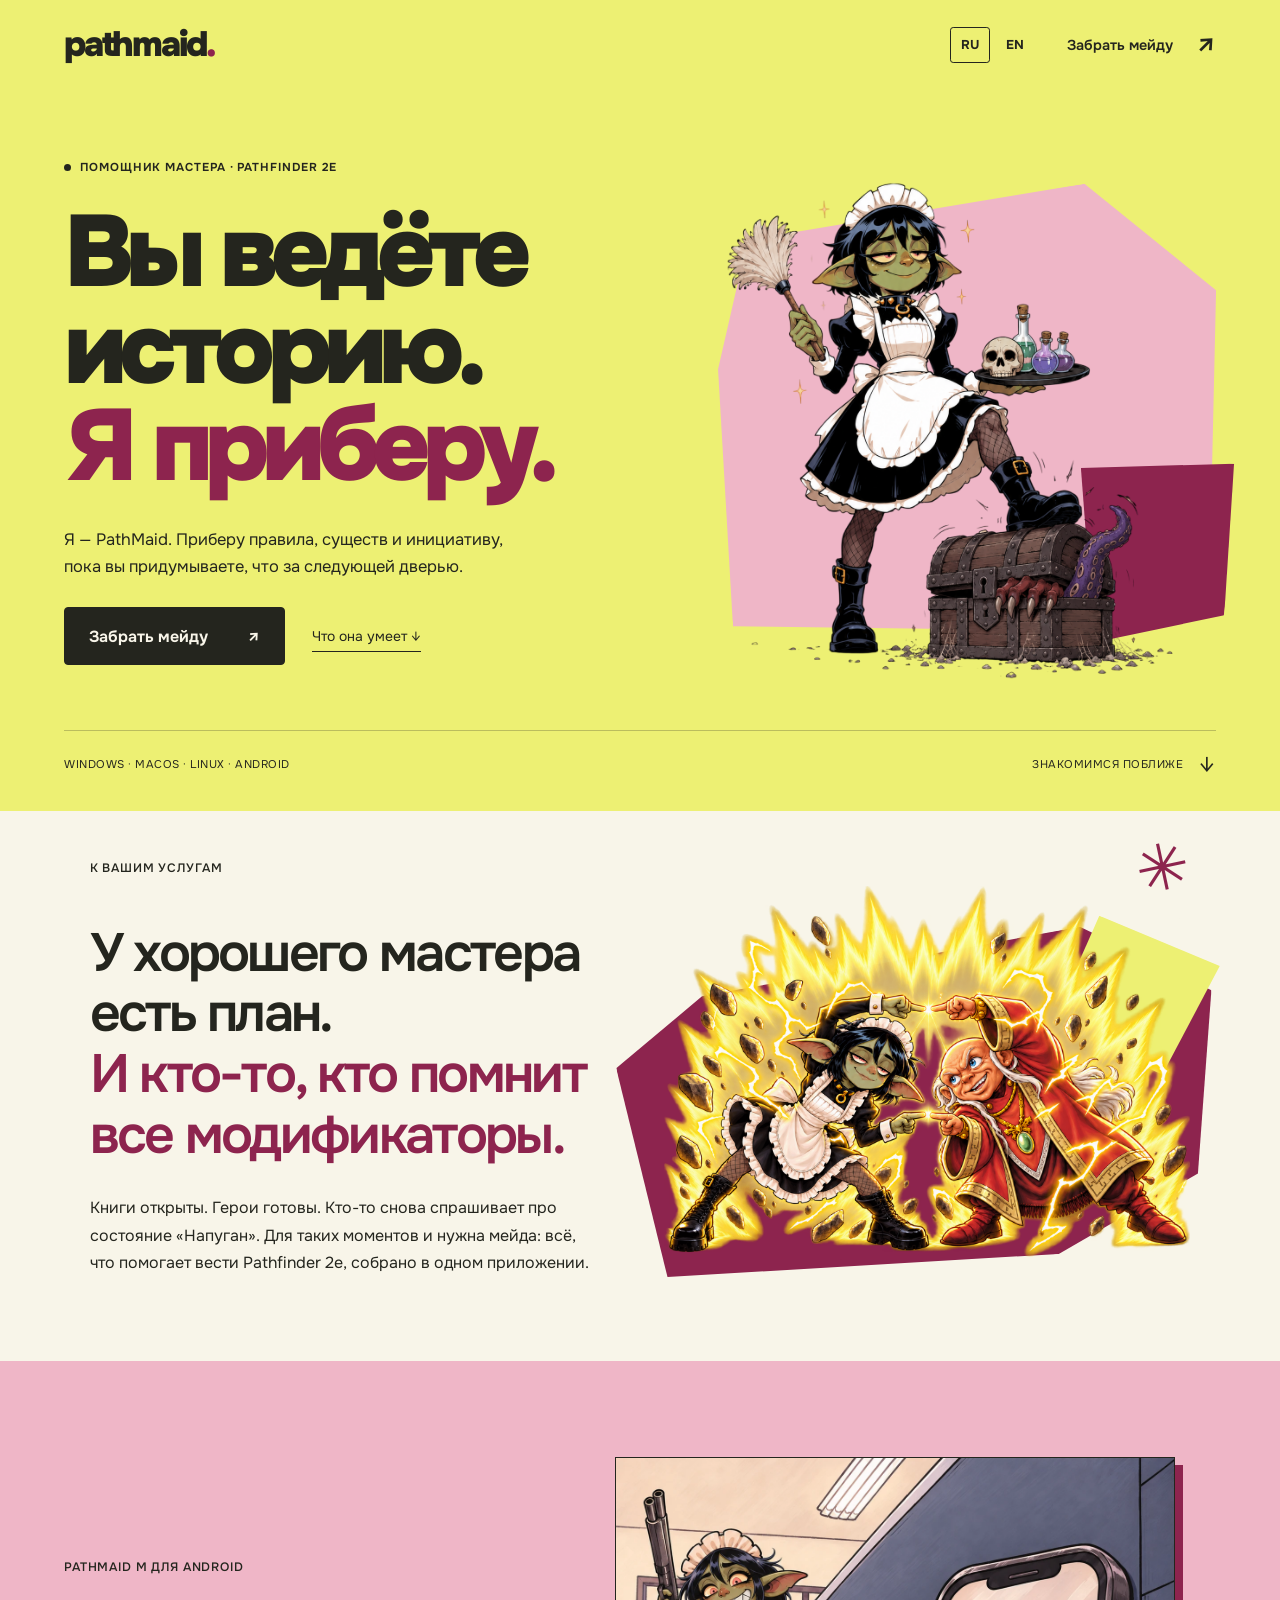
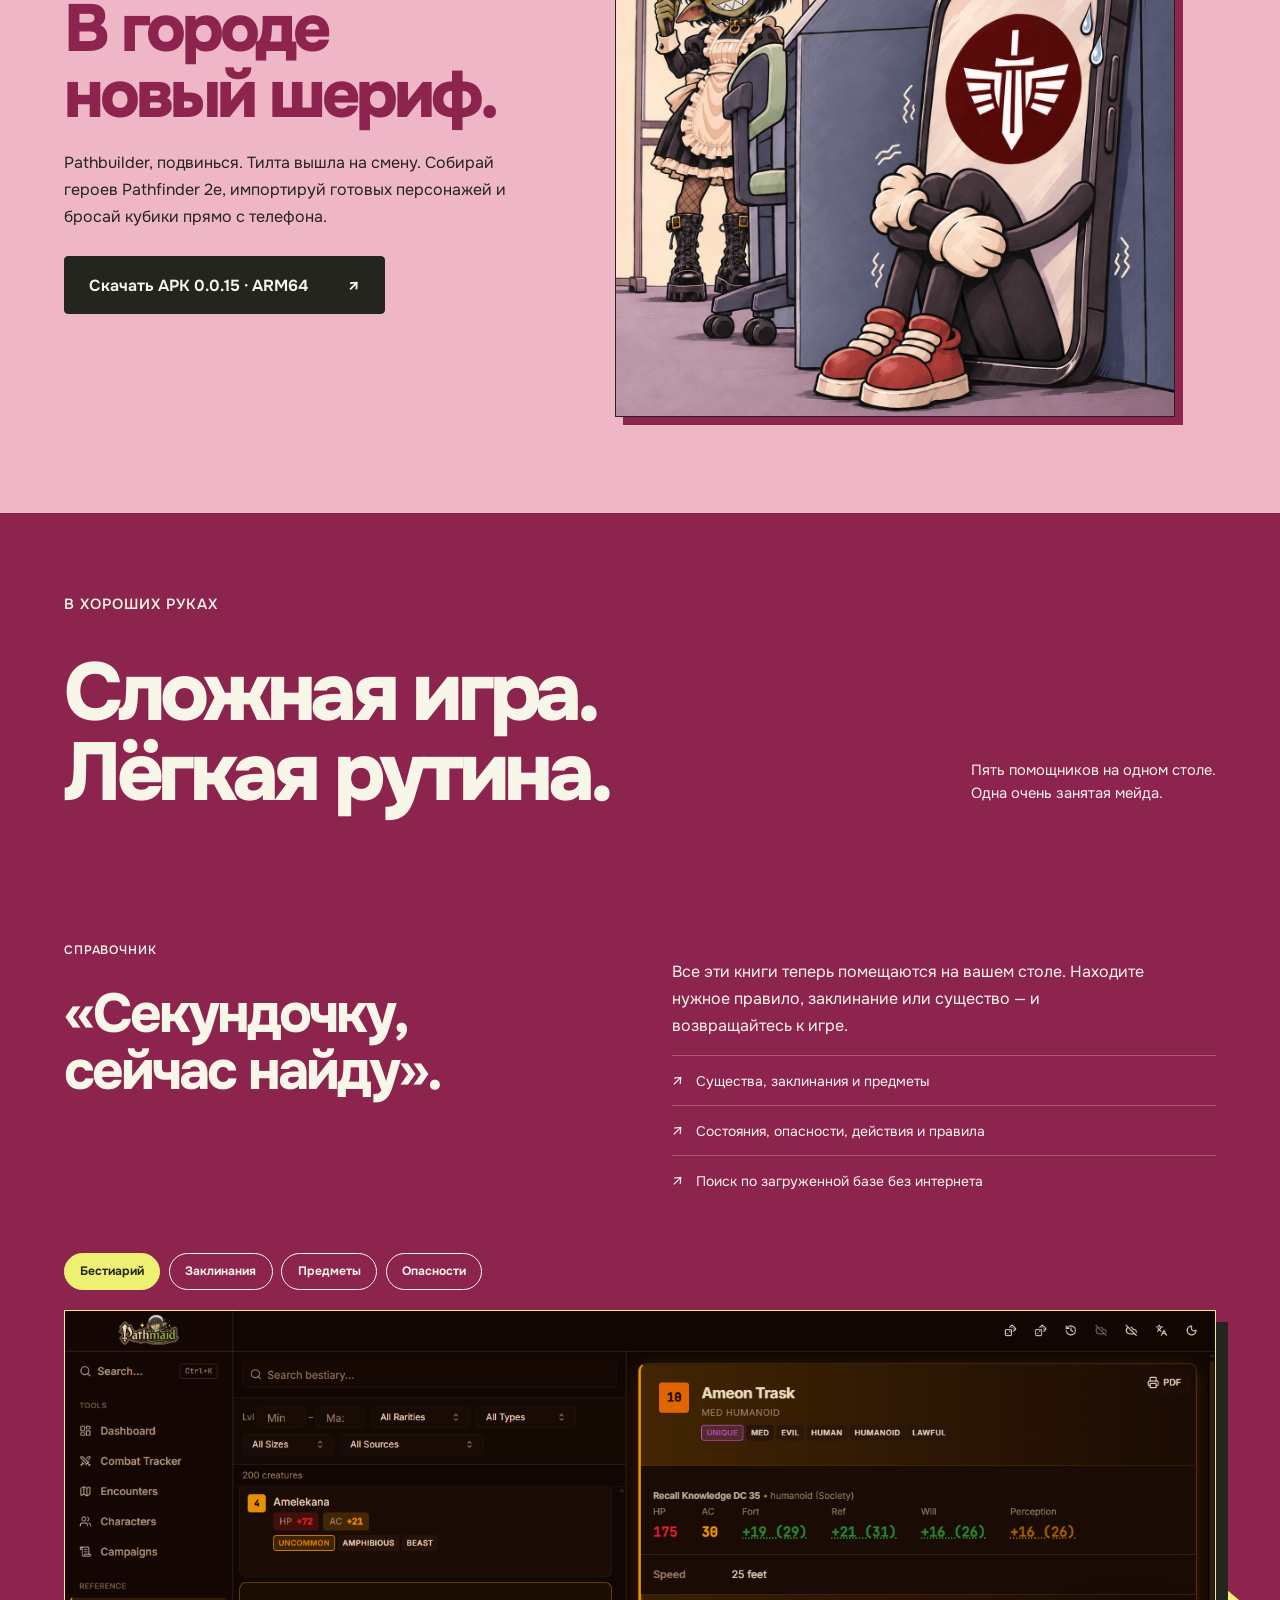
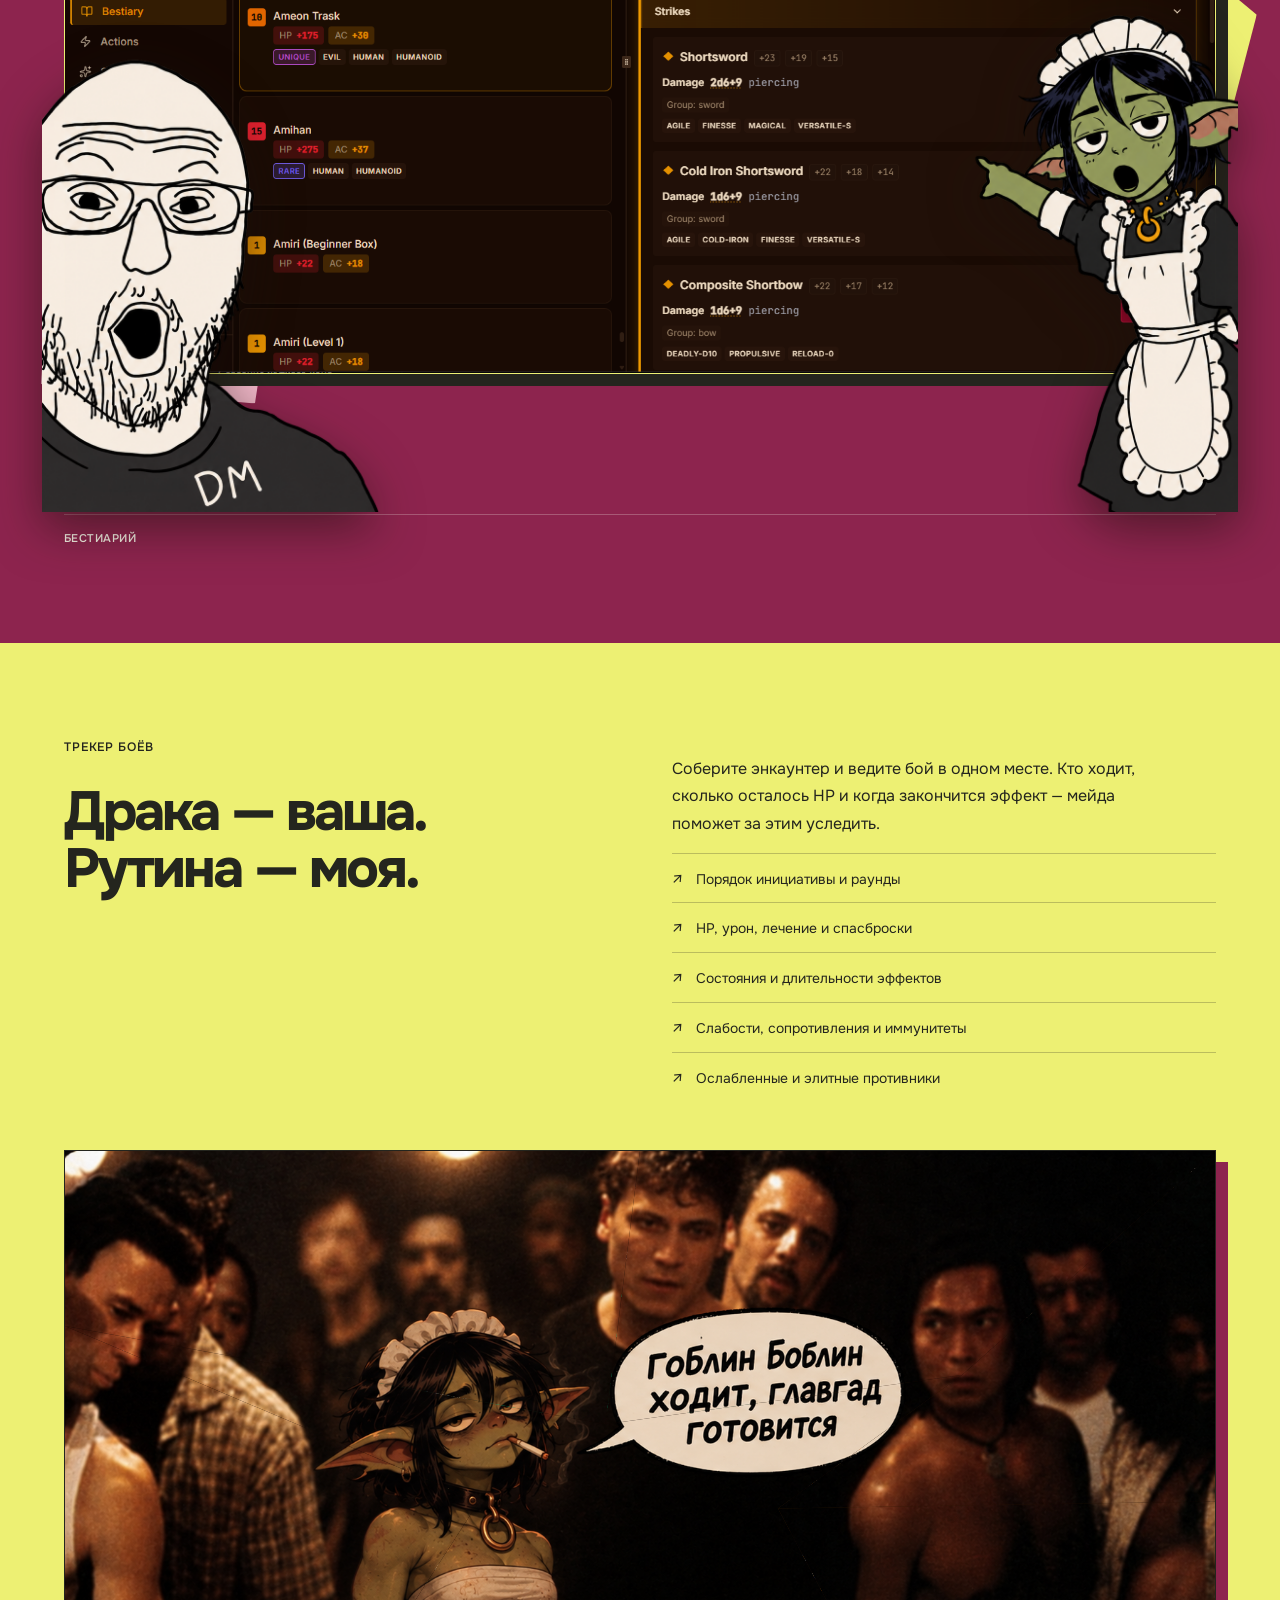
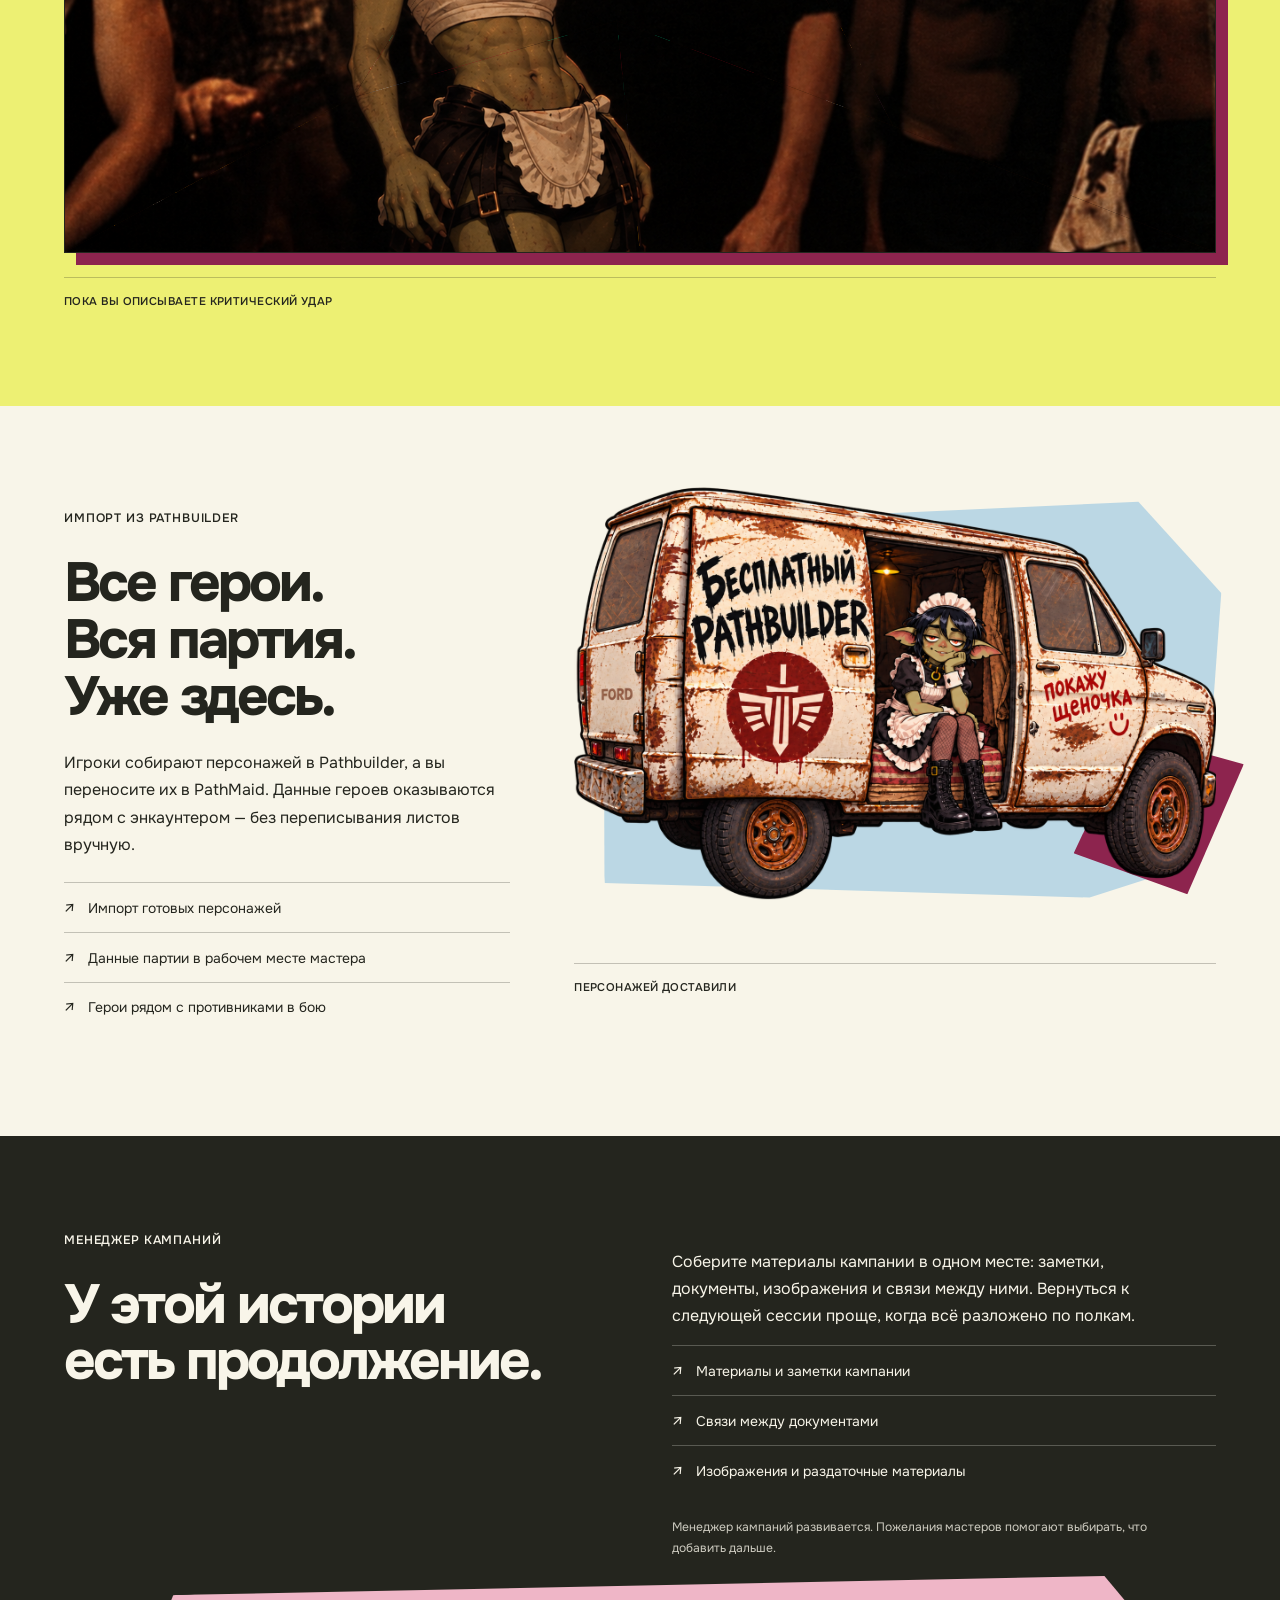
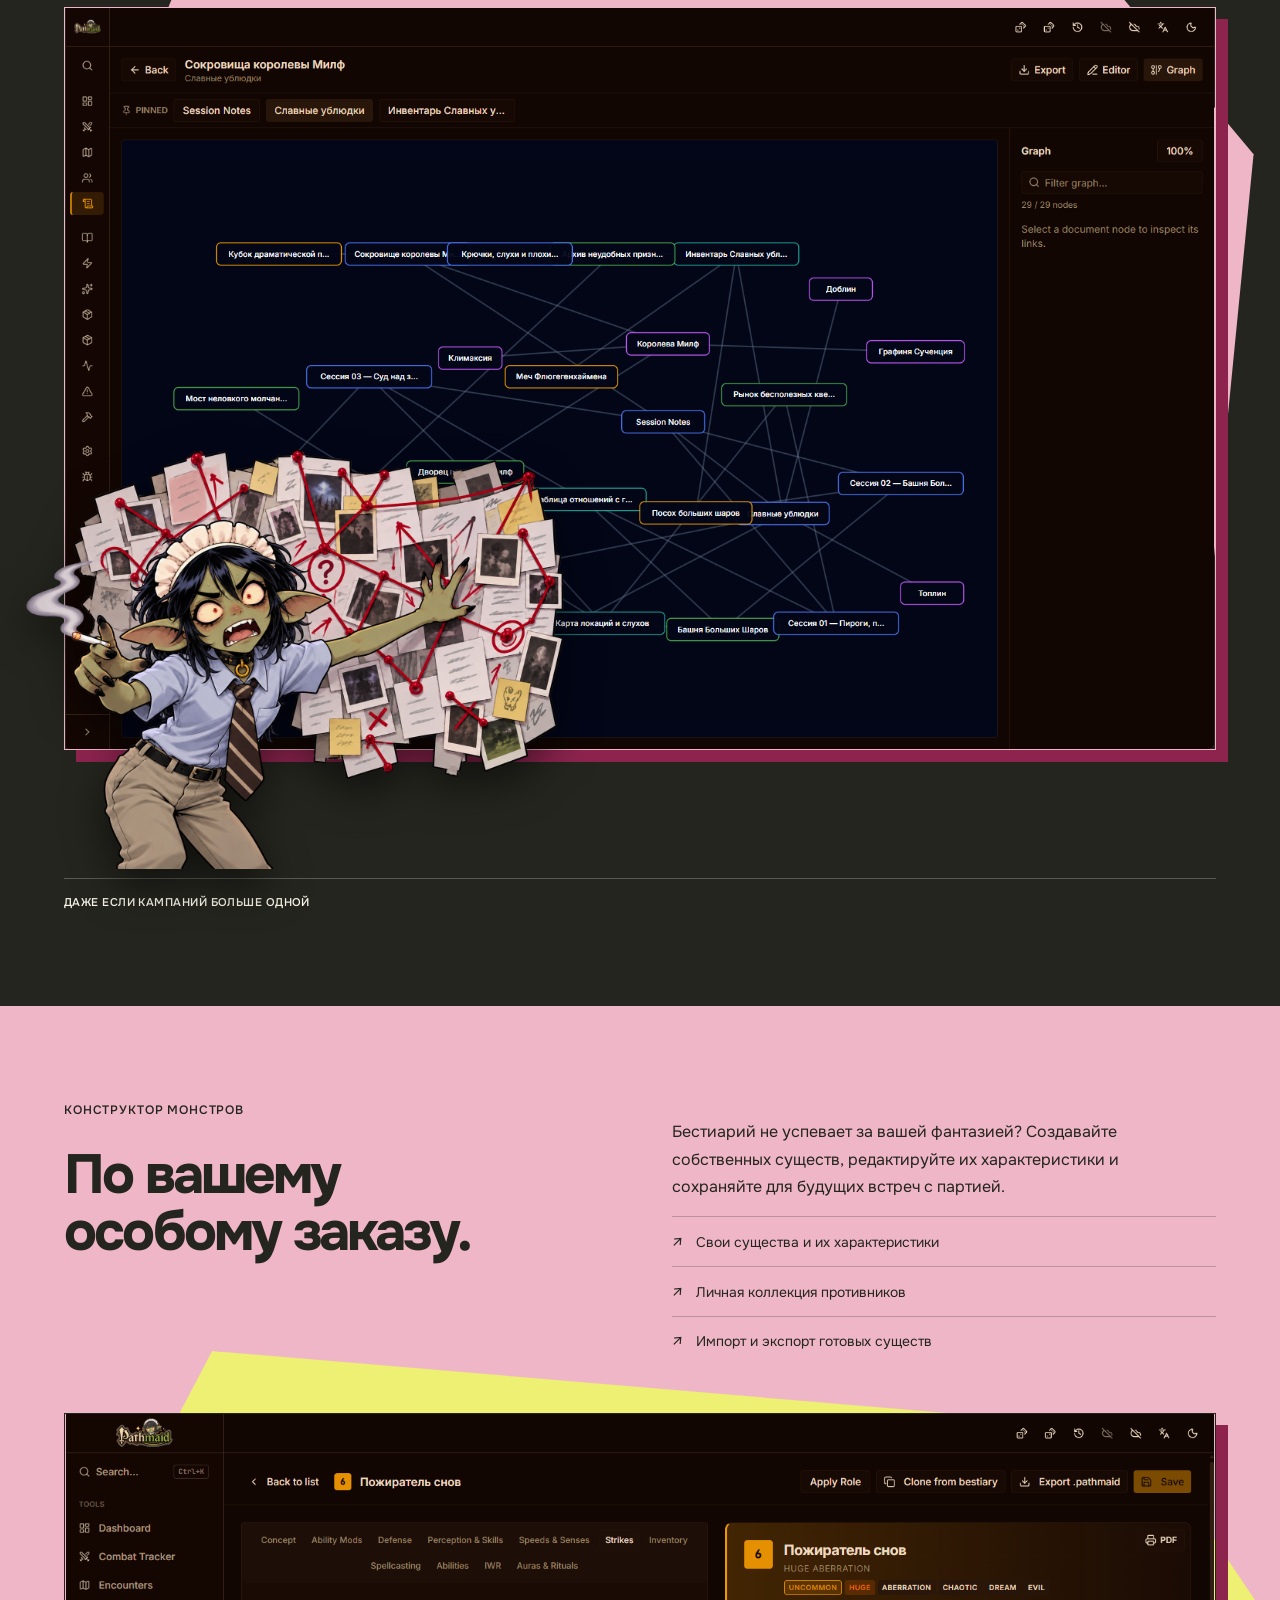
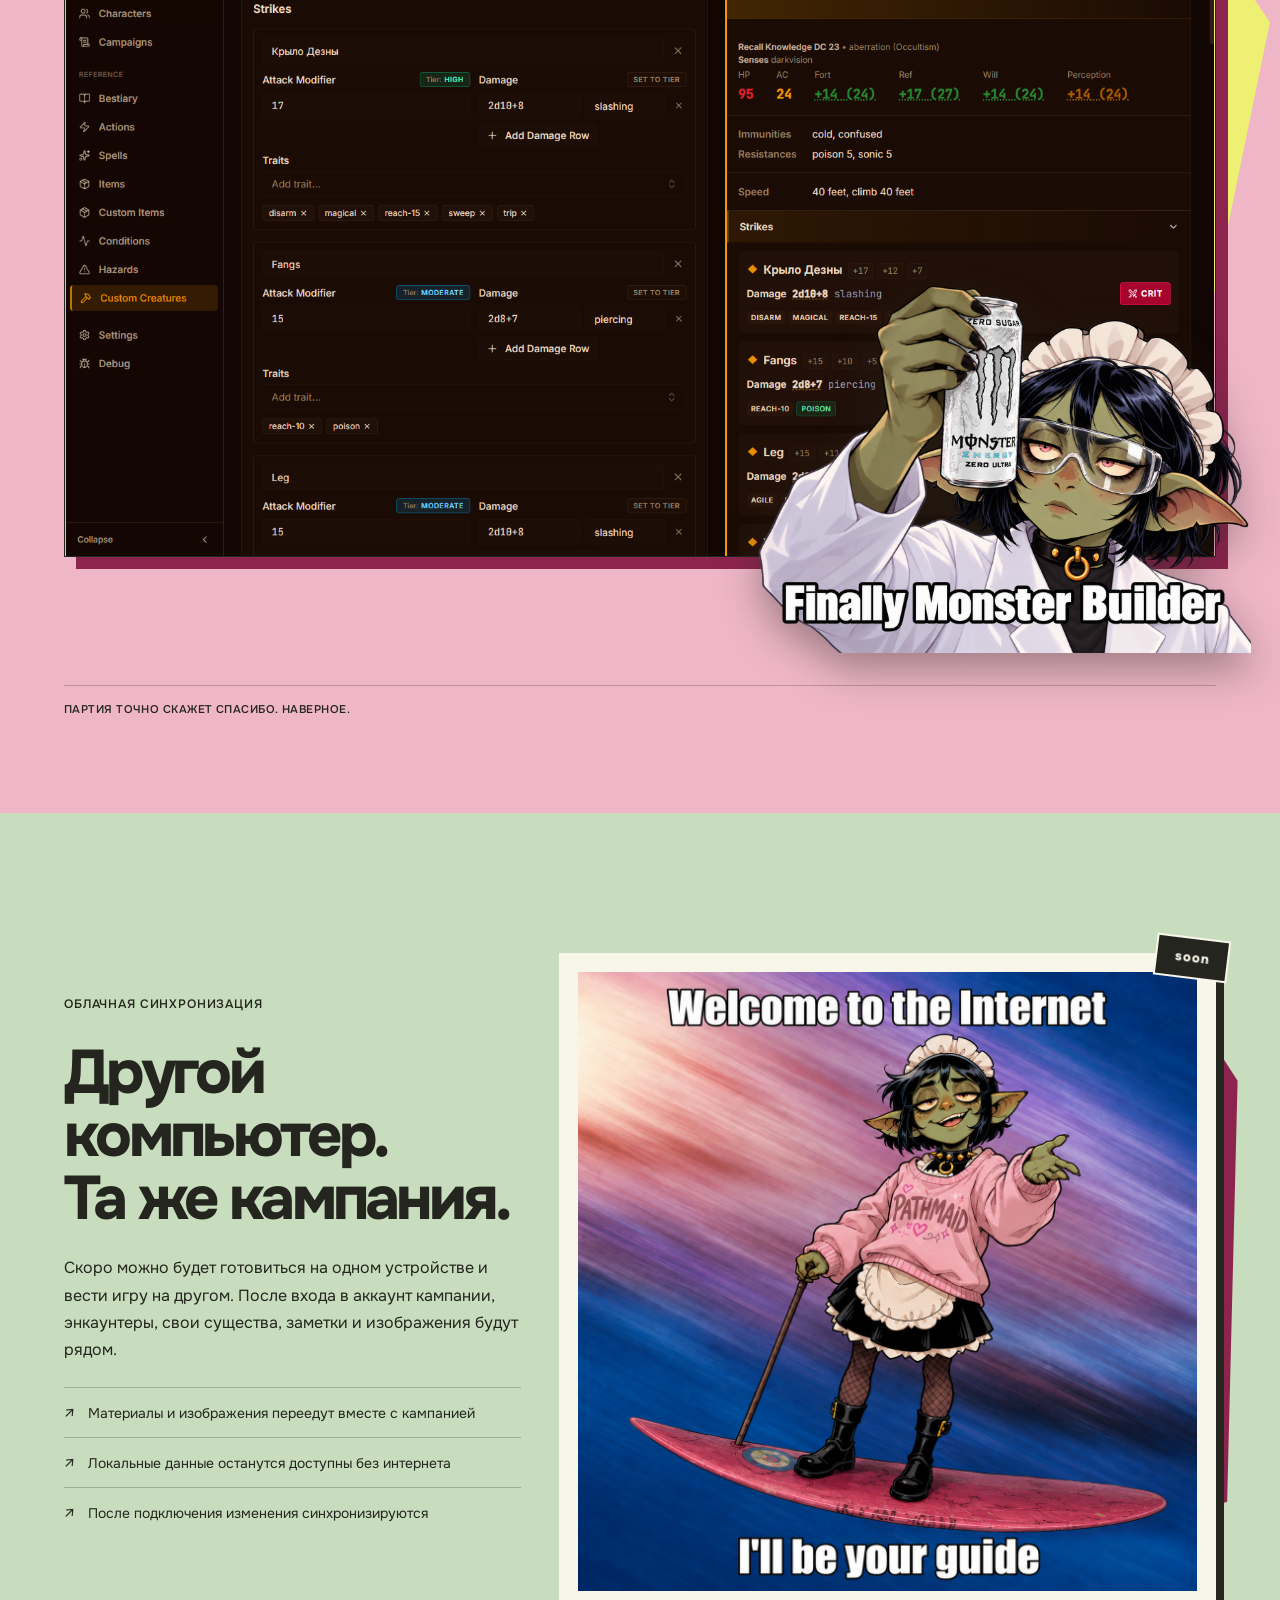
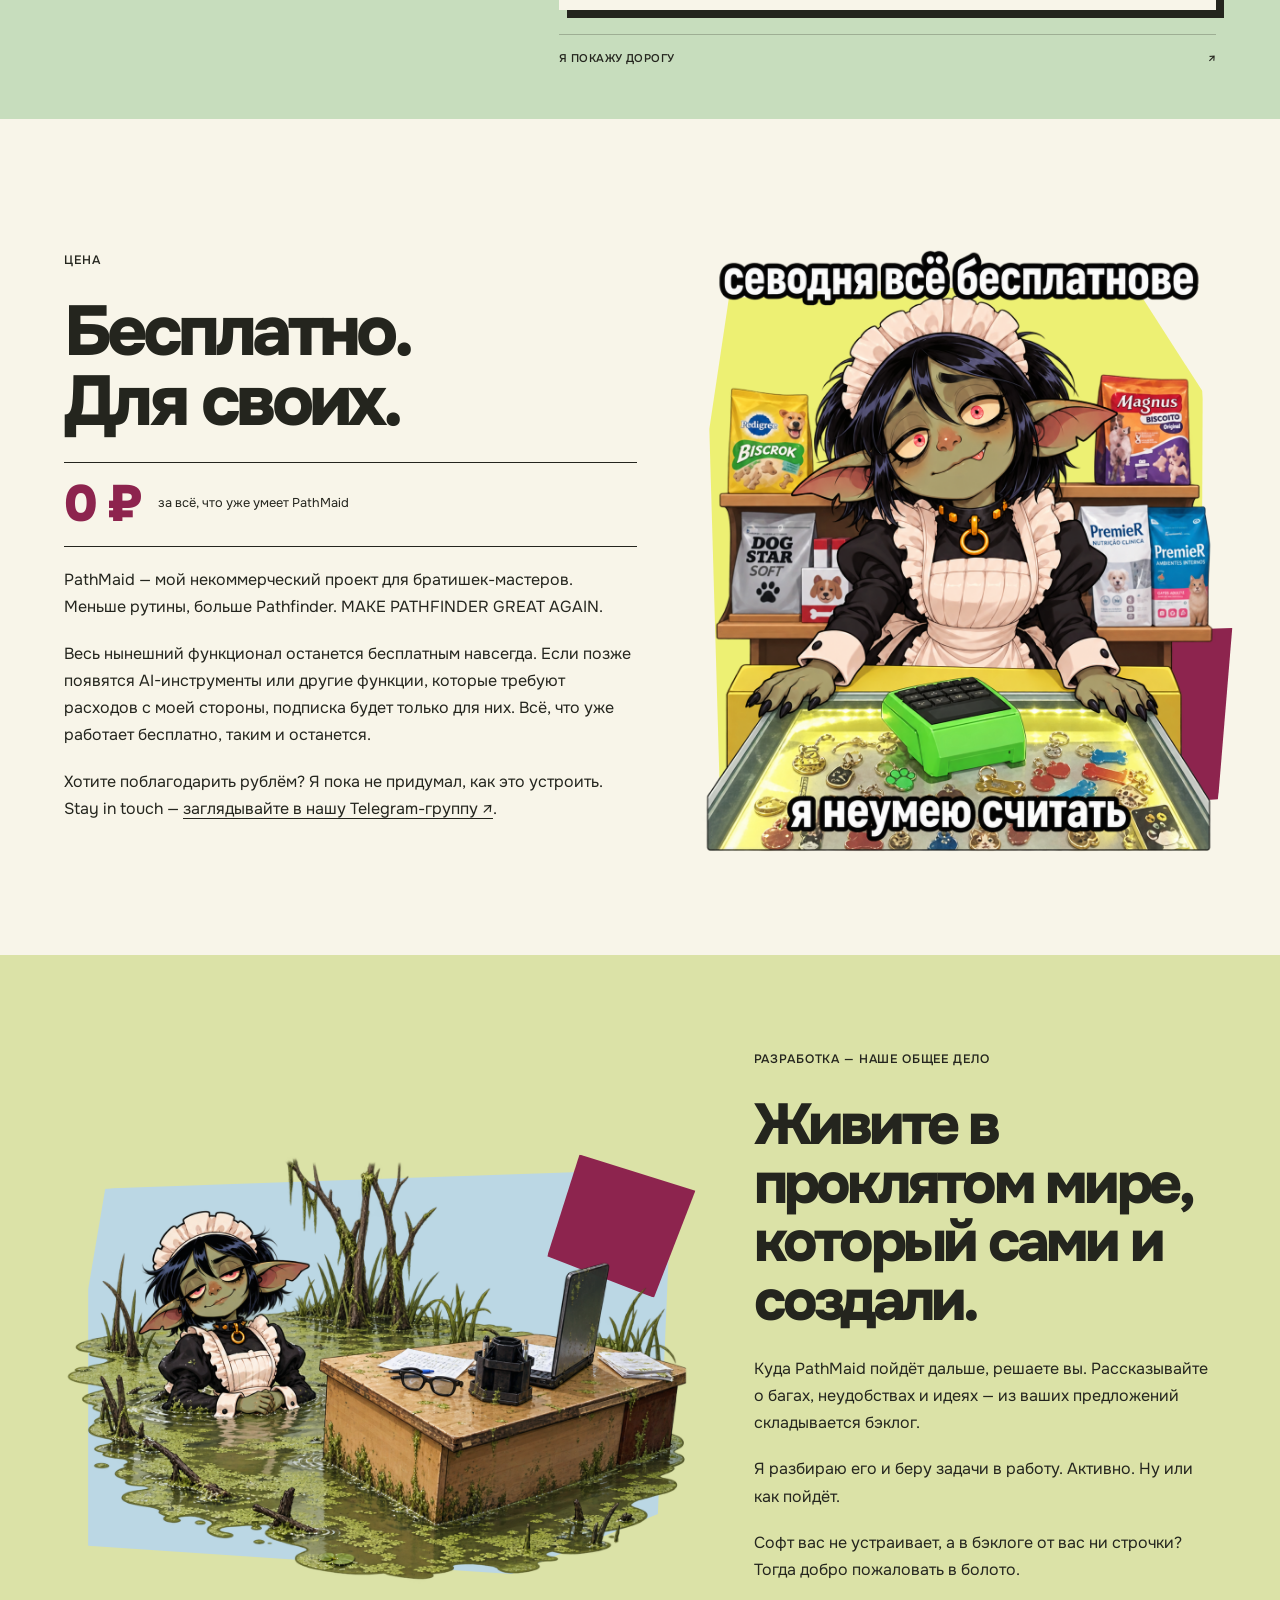
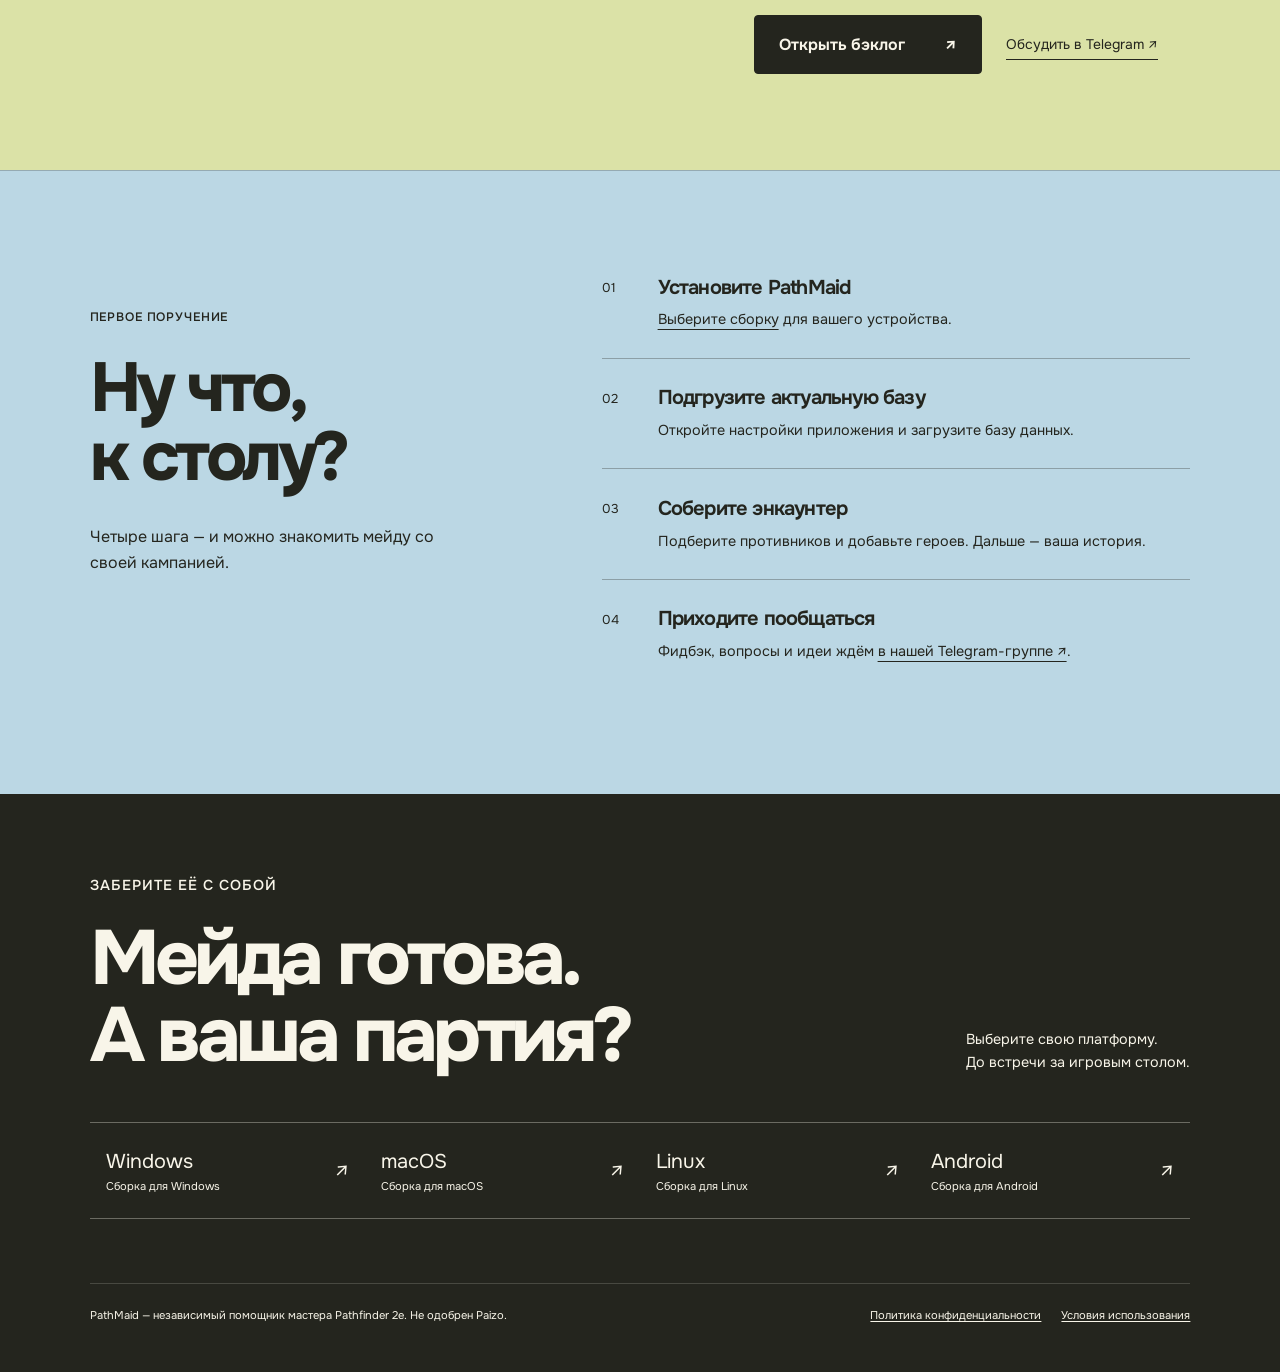
==== commit 1c3f5a6e: "Update PathMaid M download to 0.0.15" ====
--- a/index.html
+++ b/index.html
@@ -55,7 +55,7 @@
           <p class="chapter">PathMaid M для Android</p>
           <h2 id="pathmaid-m-title">В городе<br>новый шериф.</h2>
           <p>Pathbuilder, подвинься. Тилта вышла на смену. Собирай героев Pathfinder 2e, импортируй готовых персонажей и бросай кубики прямо с телефона.</p>
-          <a class="primary-link" href="https://github.com/kirylyaskou/PathMaid_releases/releases/download/pathmaid-m-v0.0.14/PathMaid-M-0.0.14-arm64-v8a.apk">Скачать APK 0.0.14 · ARM64 <span aria-hidden="true">↗</span></a>
+          <a class="primary-link" href="https://github.com/kirylyaskou/PathMaid_releases/releases/download/pathmaid-m-v0.0.15/PathMaid-M-0.0.15-arm64-v8a.apk">Скачать APK 0.0.15 · ARM64 <span aria-hidden="true">↗</span></a>
         </div>
         <div class="mobile-art" data-reveal>
           <img src="./assets/pathmaid-m-sheriff.webp" alt="Тилта выглядывает из-за офисной перегородки, за которой прячется телефон с эмблемой Pathbuilder" width="1254" height="1254" loading="lazy" decoding="async">
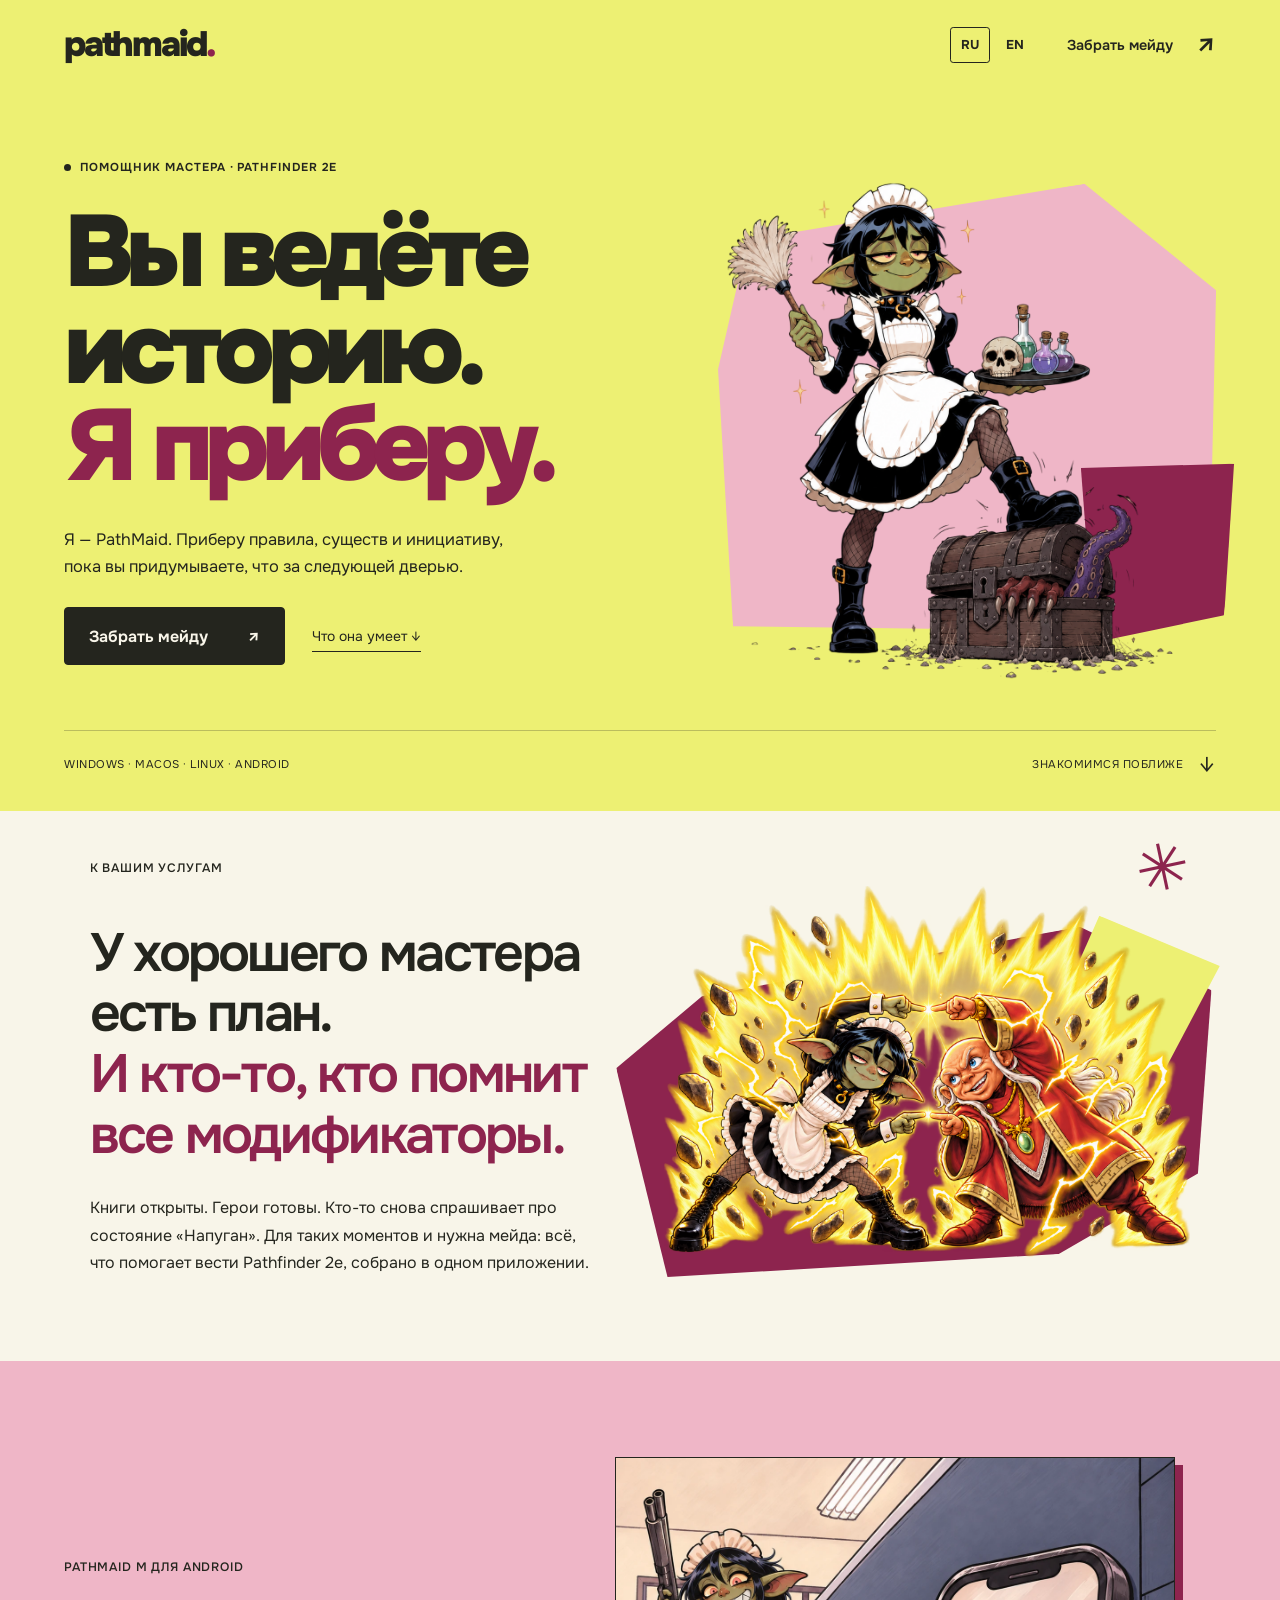
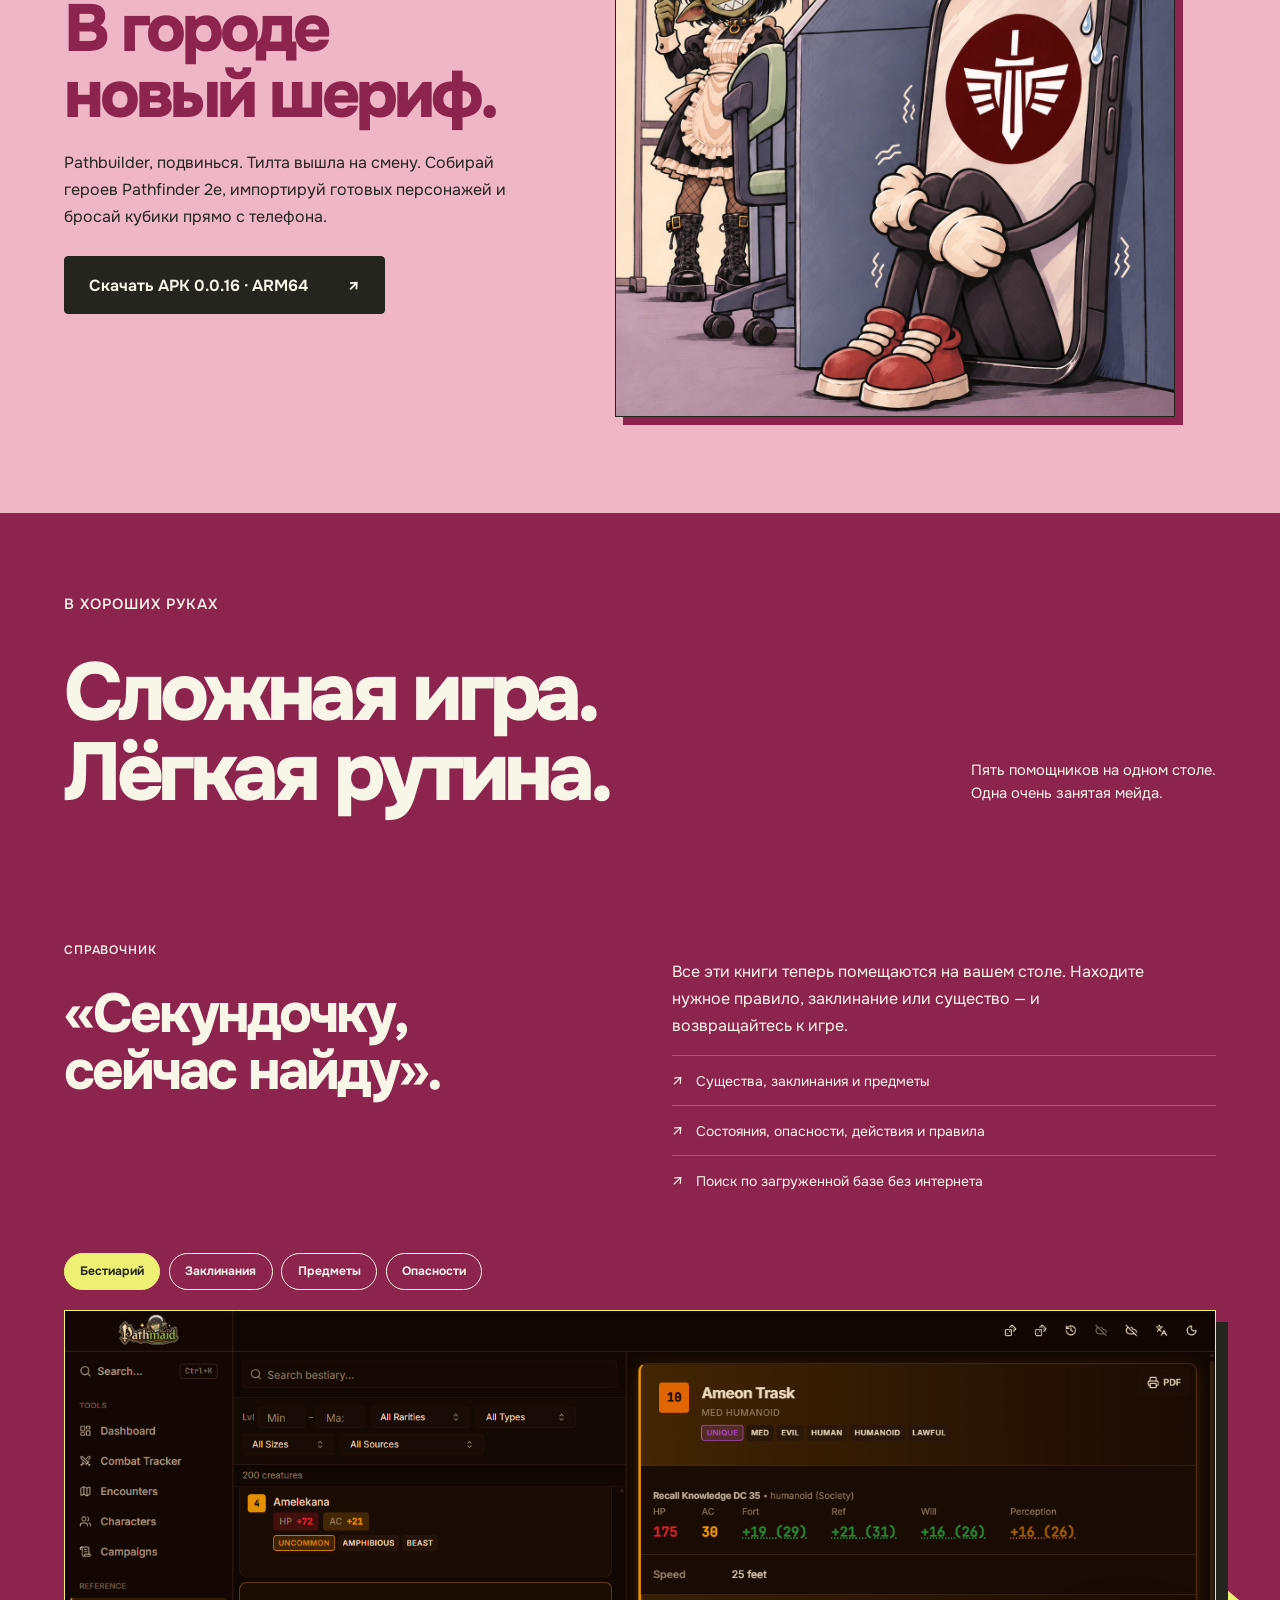
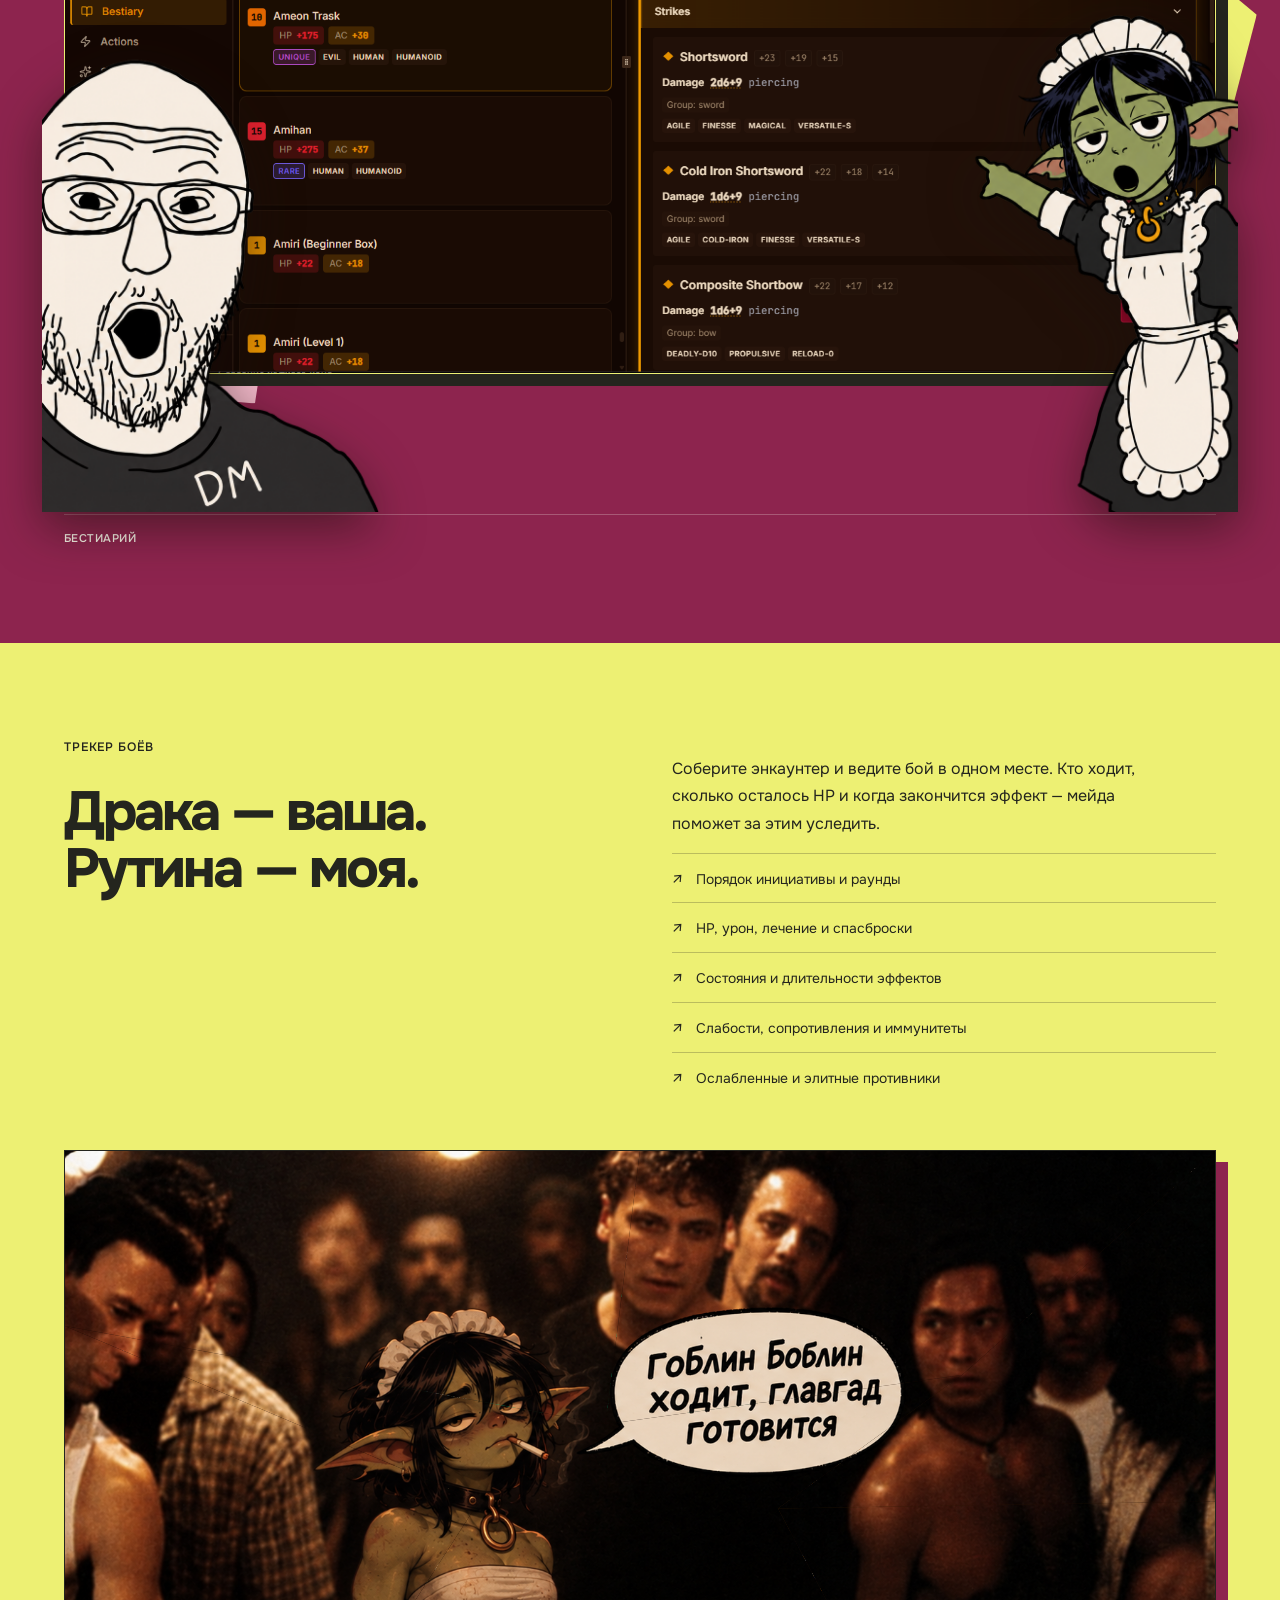
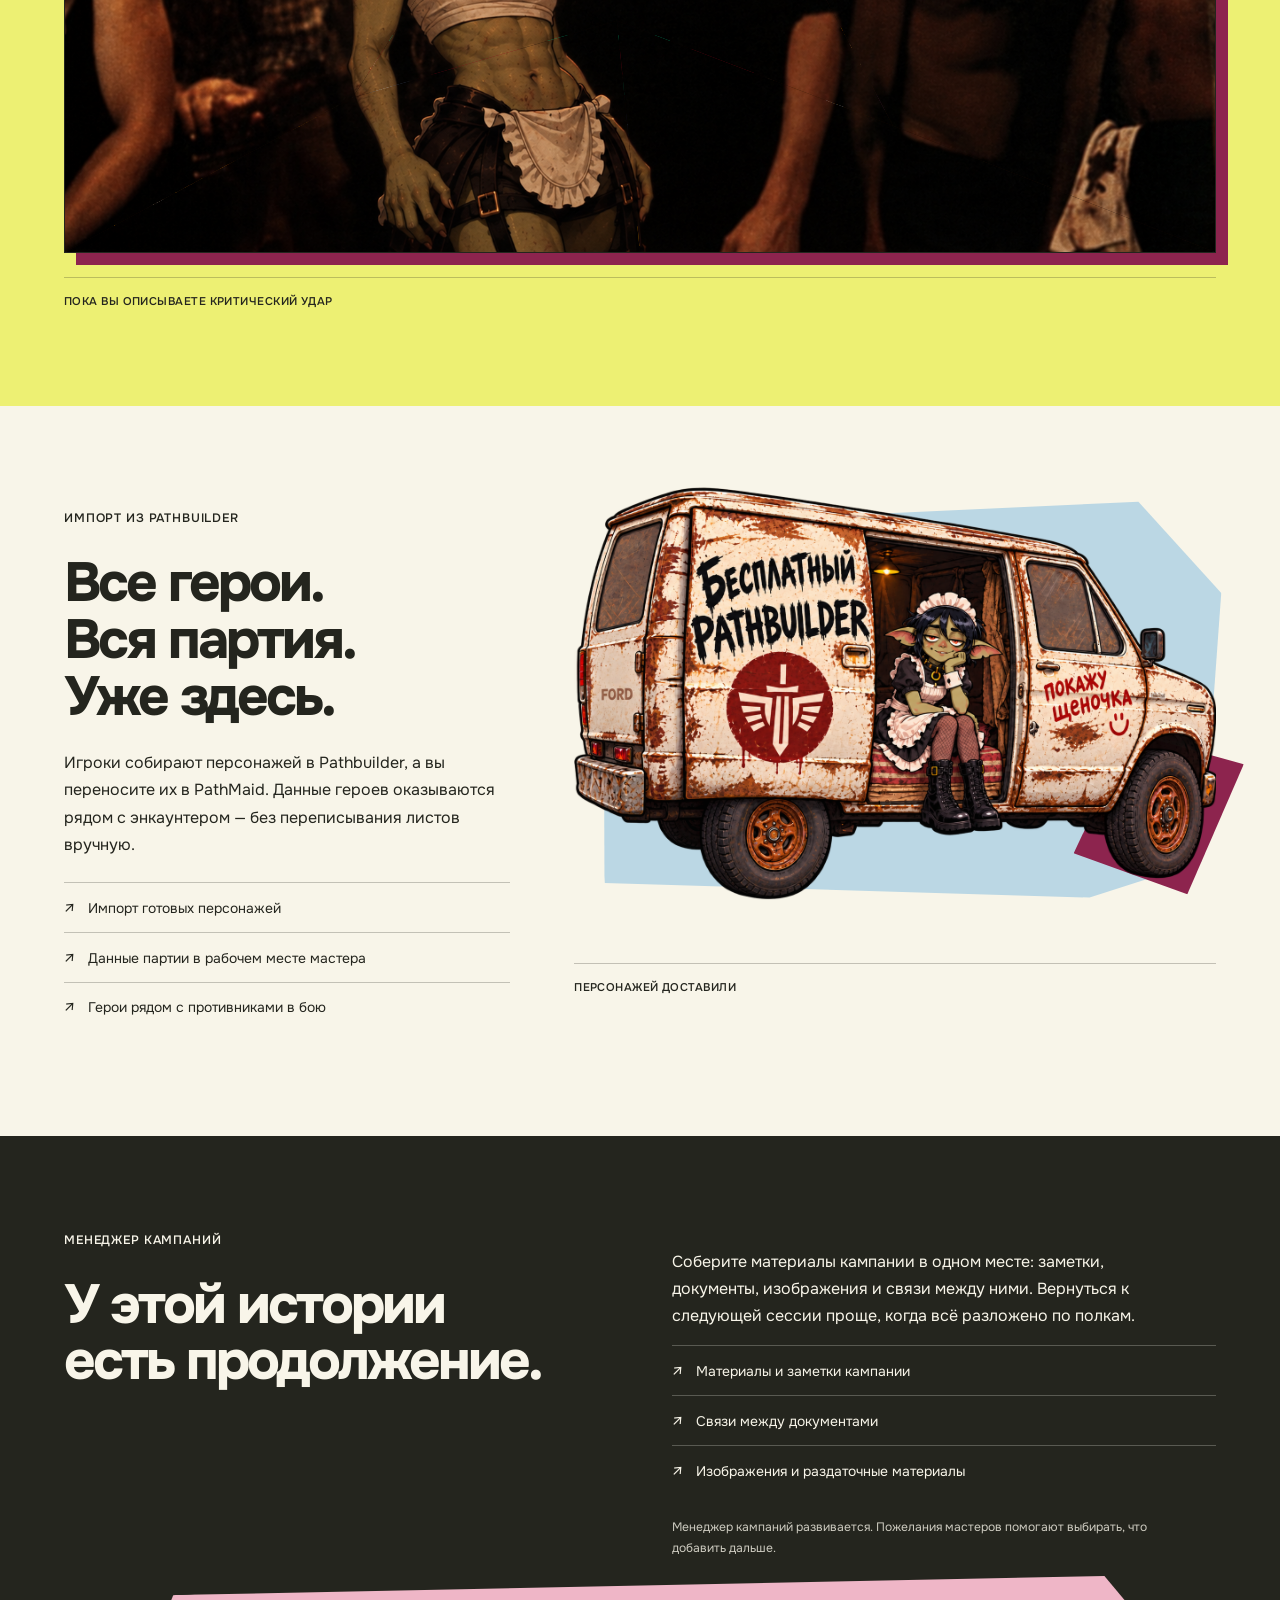
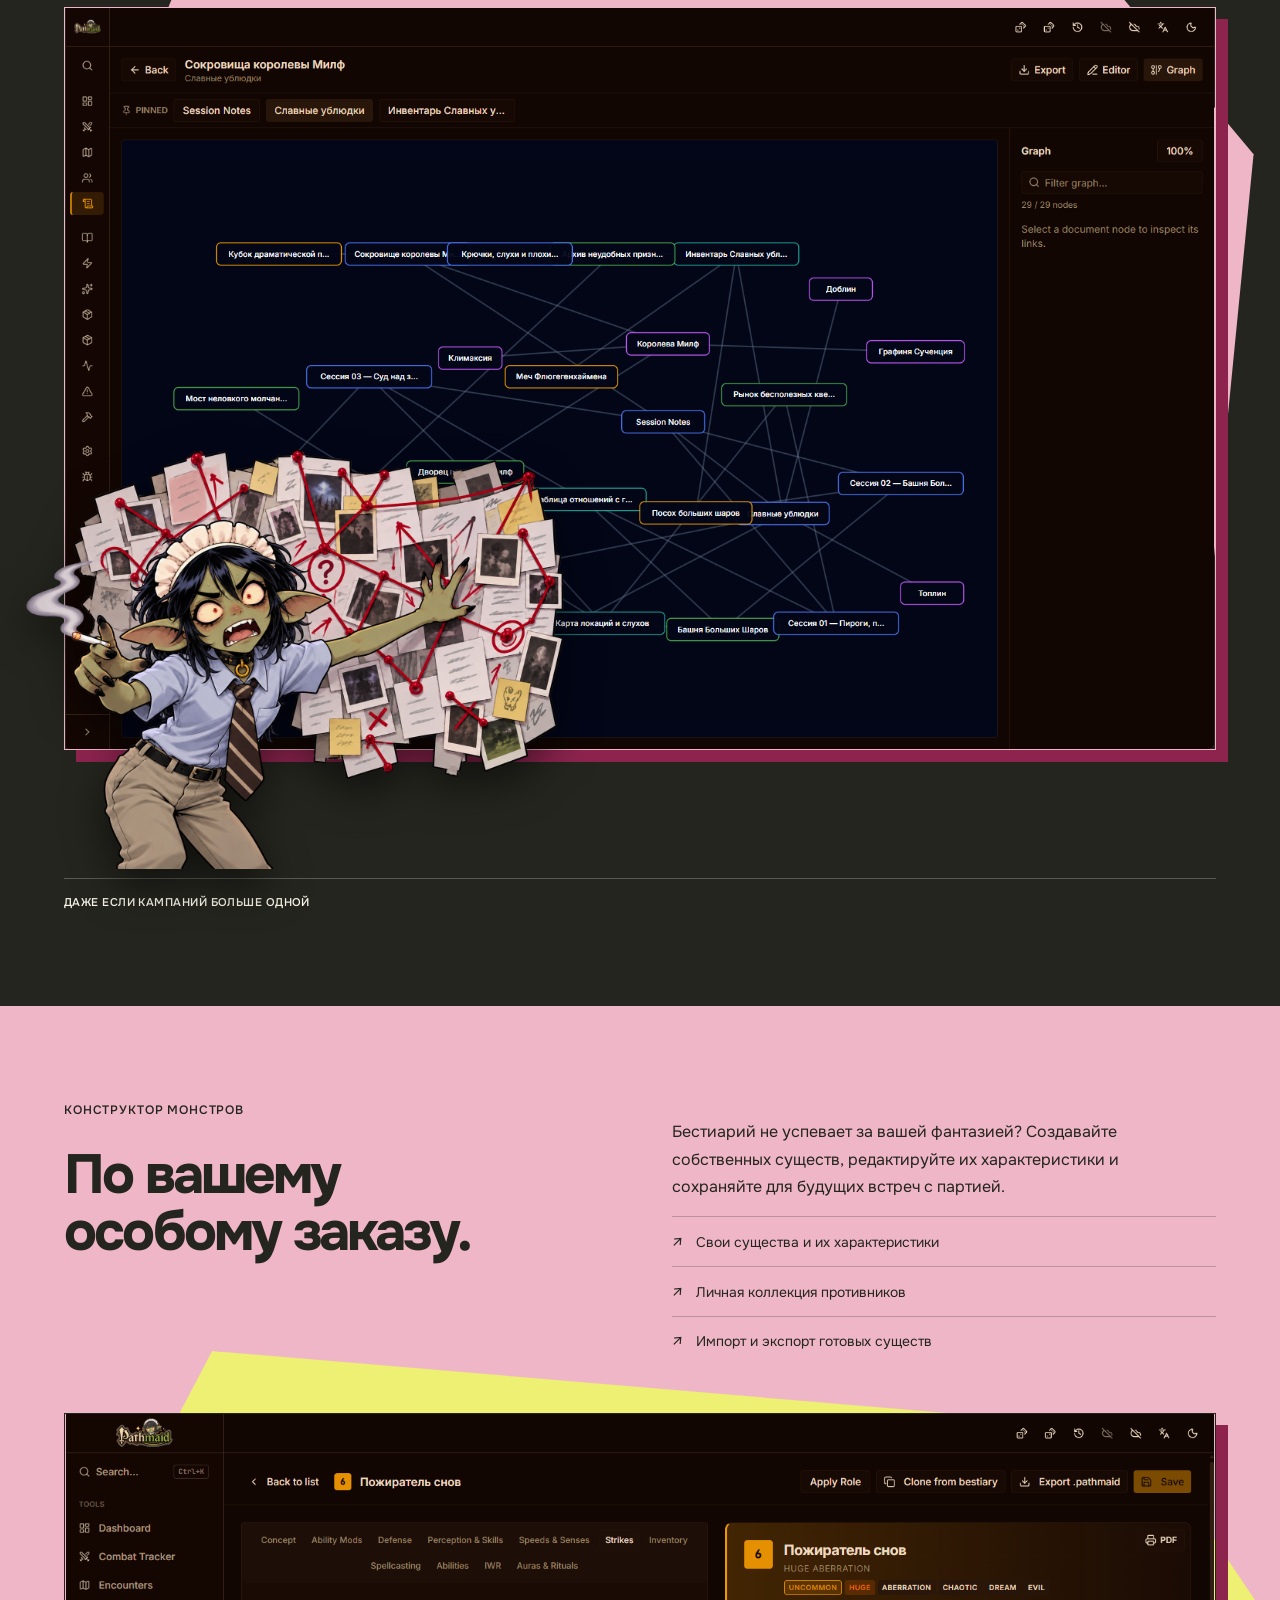
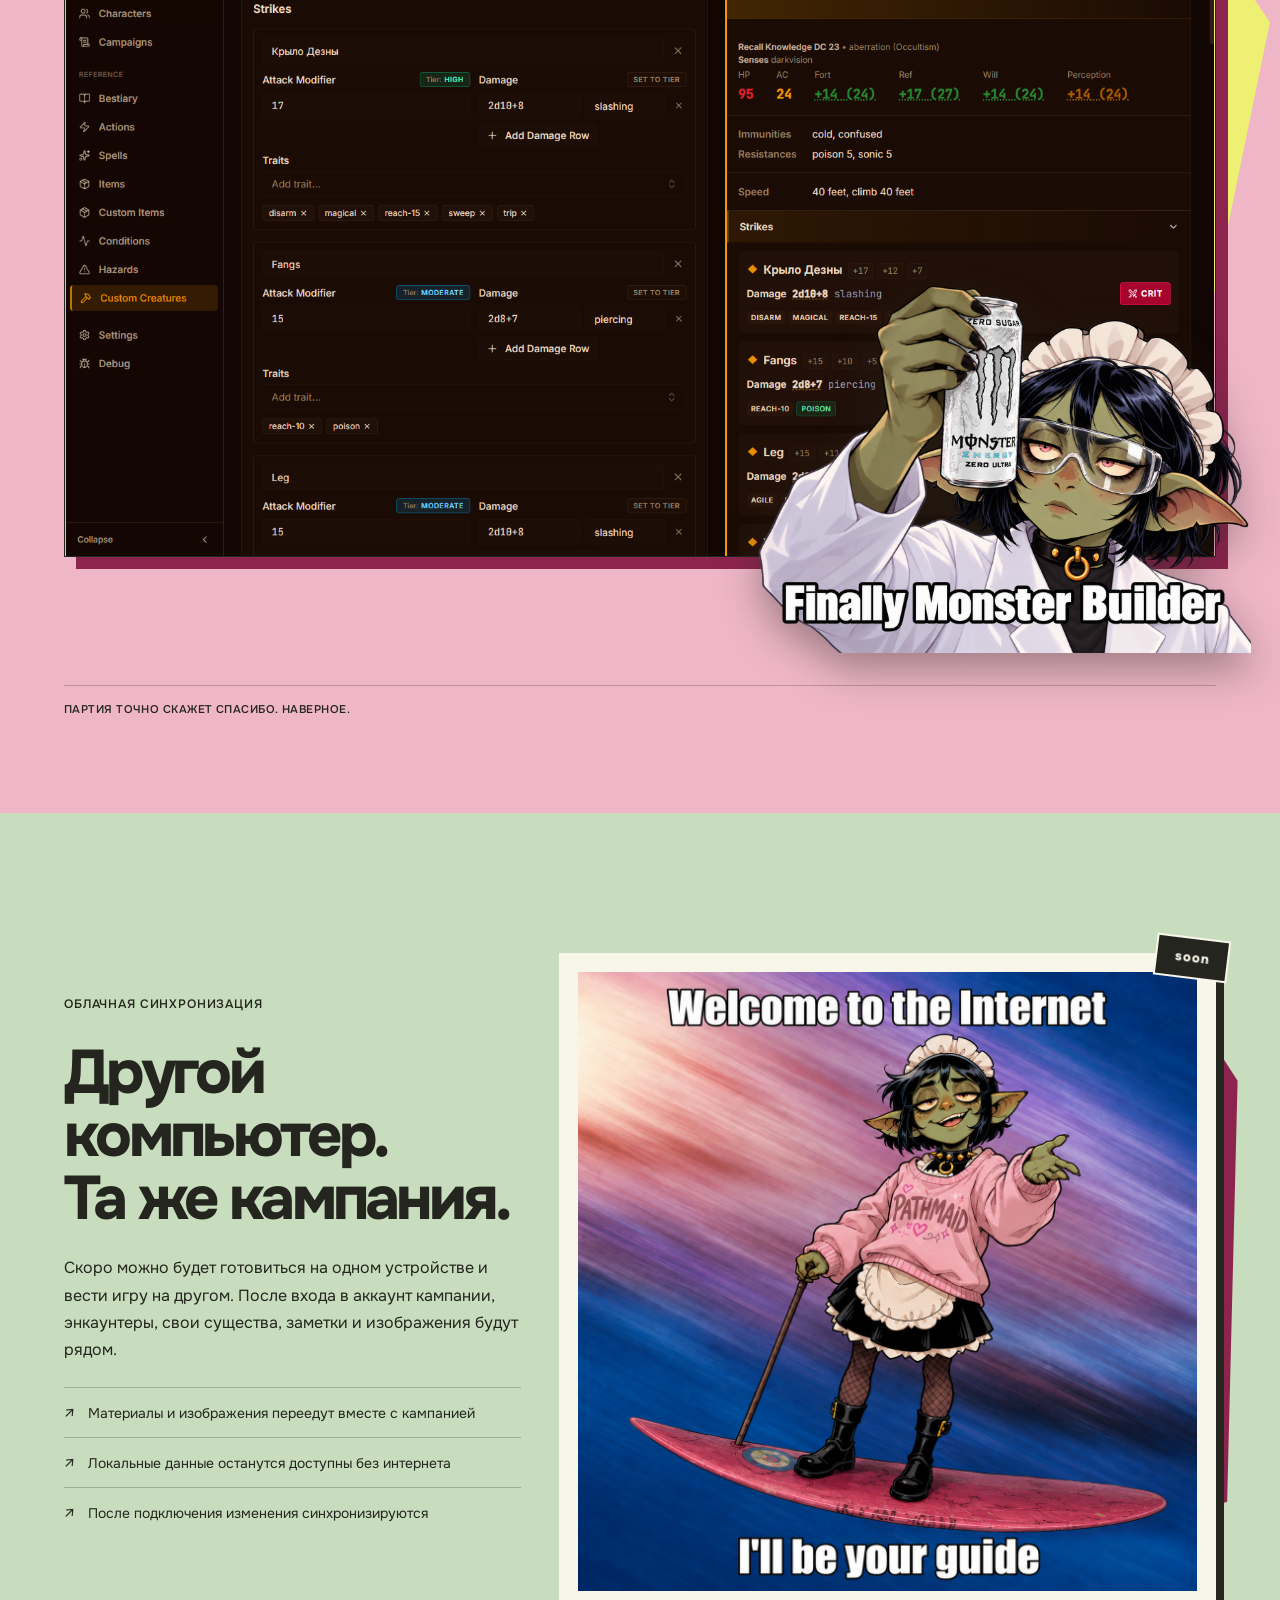
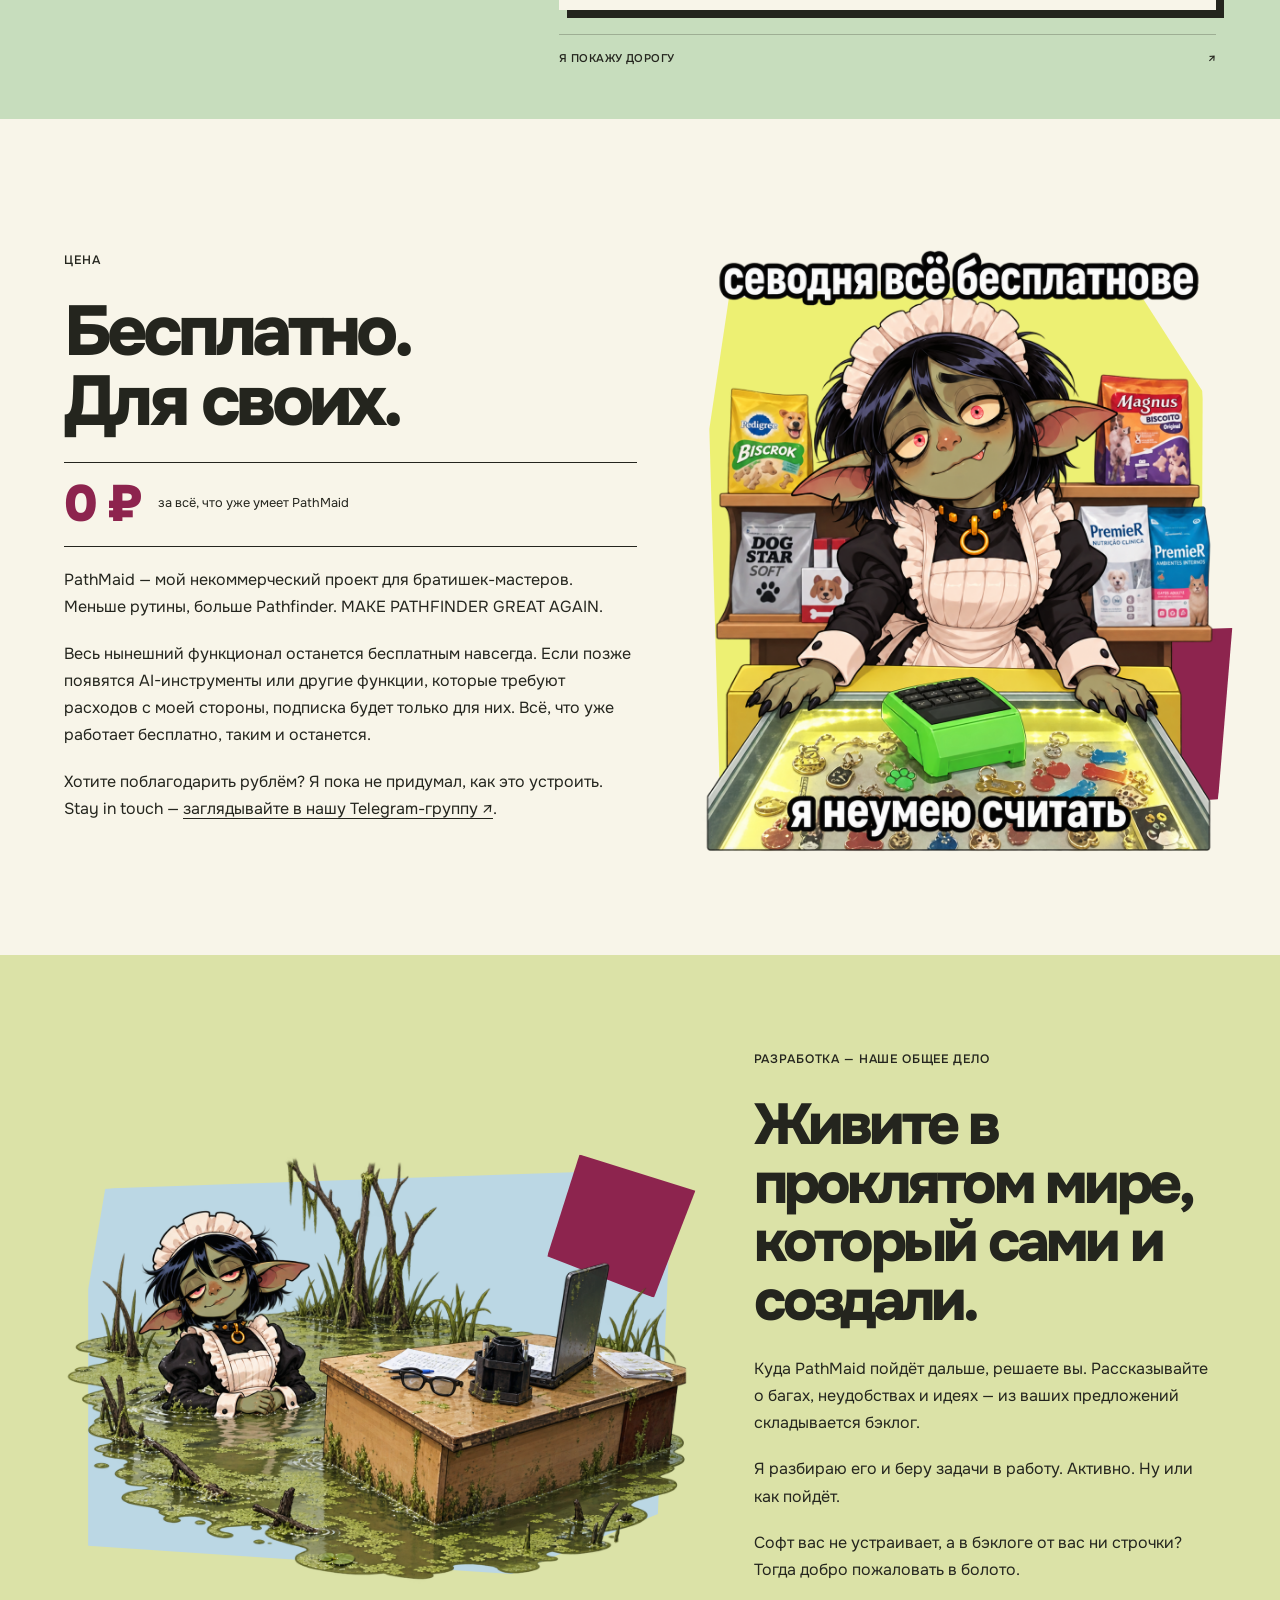
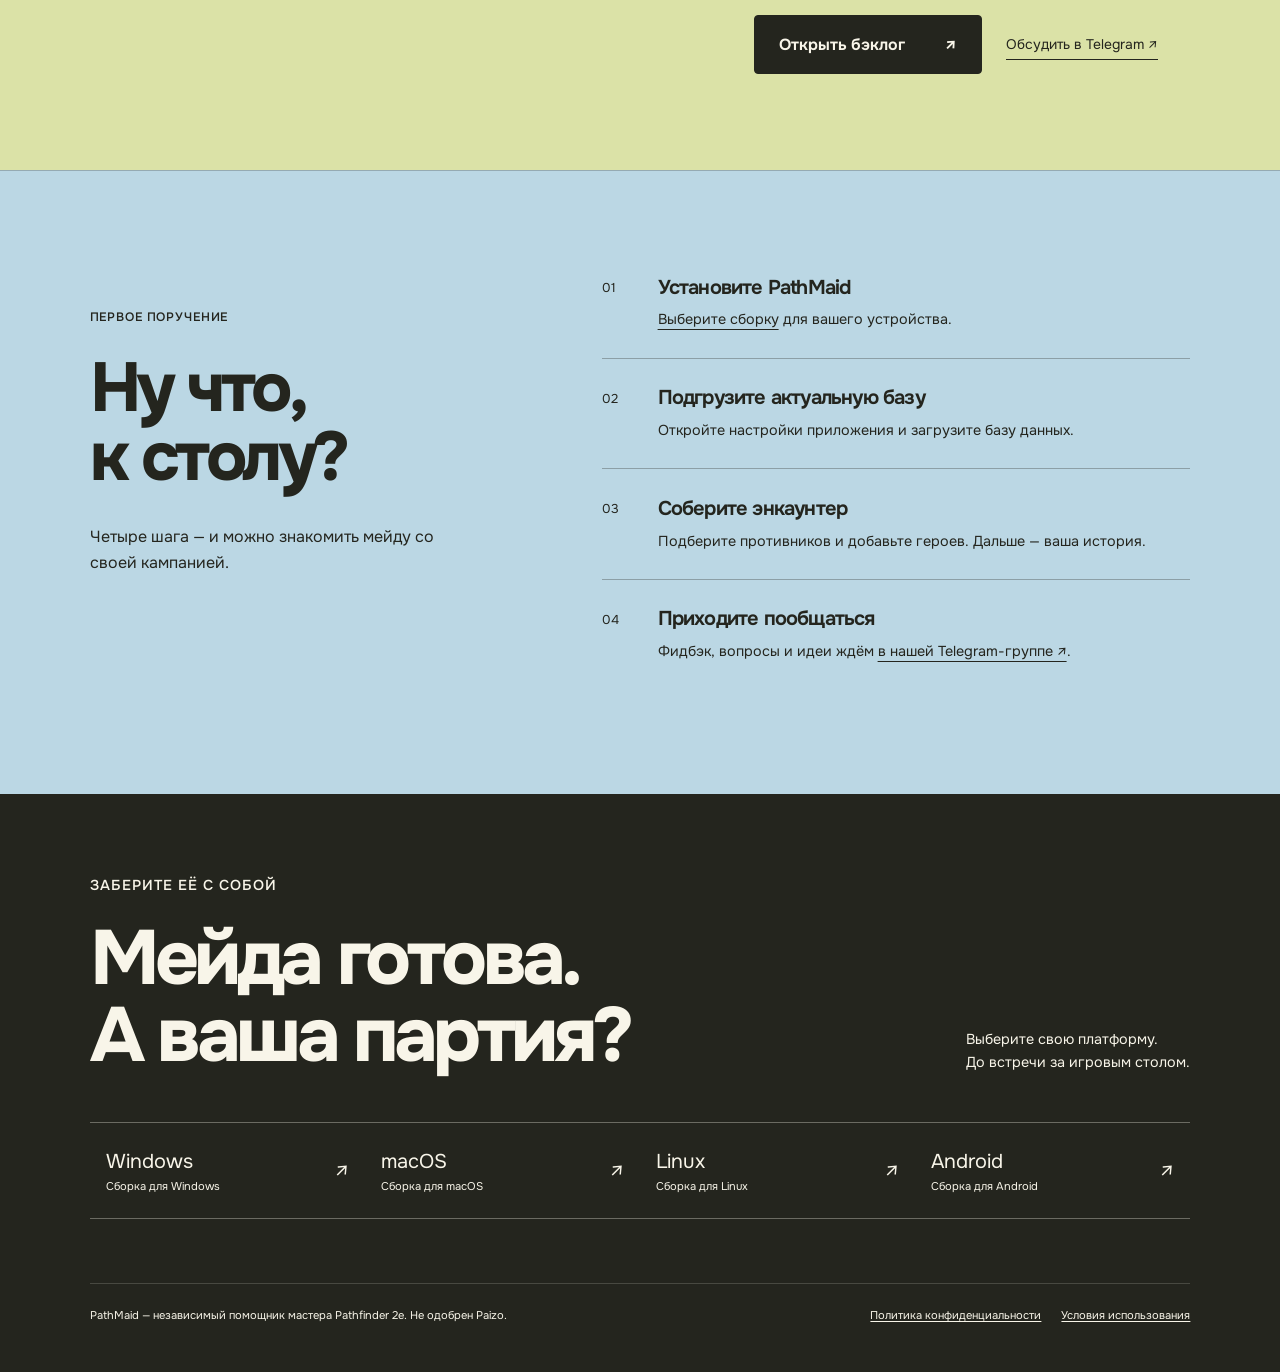
==== commit f8a3ec08: "Update PathMaid M download to 0.0.16" ====
--- a/index.html
+++ b/index.html
@@ -55,7 +55,7 @@
           <p class="chapter">PathMaid M для Android</p>
           <h2 id="pathmaid-m-title">В городе<br>новый шериф.</h2>
           <p>Pathbuilder, подвинься. Тилта вышла на смену. Собирай героев Pathfinder 2e, импортируй готовых персонажей и бросай кубики прямо с телефона.</p>
-          <a class="primary-link" href="https://github.com/kirylyaskou/PathMaid_releases/releases/download/pathmaid-m-v0.0.15/PathMaid-M-0.0.15-arm64-v8a.apk">Скачать APK 0.0.15 · ARM64 <span aria-hidden="true">↗</span></a>
+          <a class="primary-link" href="https://github.com/kirylyaskou/PathMaid_releases/releases/download/pathmaid-m-v0.0.16/PathMaid-M-0.0.16-arm64-v8a.apk">Скачать APK 0.0.16 · ARM64 <span aria-hidden="true">↗</span></a>
         </div>
         <div class="mobile-art" data-reveal>
           <img src="./assets/pathmaid-m-sheriff.webp" alt="Тилта выглядывает из-за офисной перегородки, за которой прячется телефон с эмблемой Pathbuilder" width="1254" height="1254" loading="lazy" decoding="async">
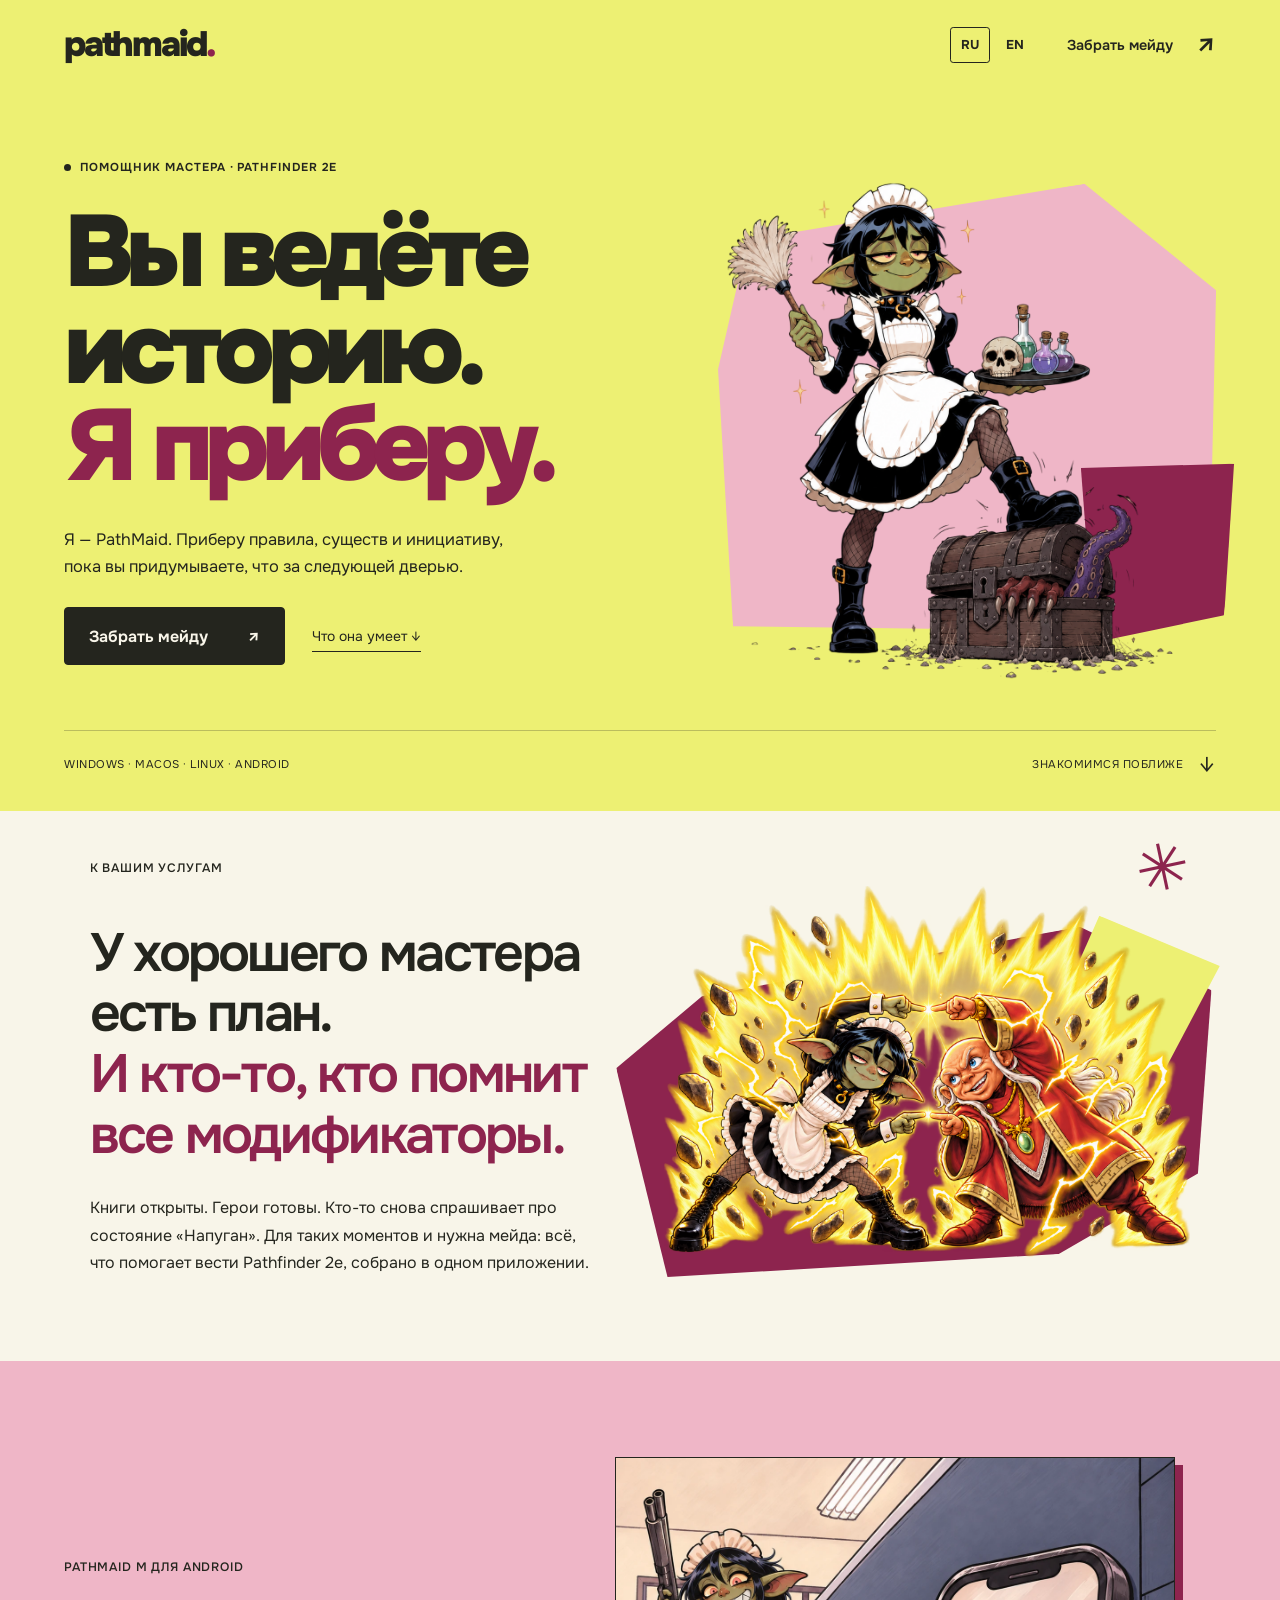
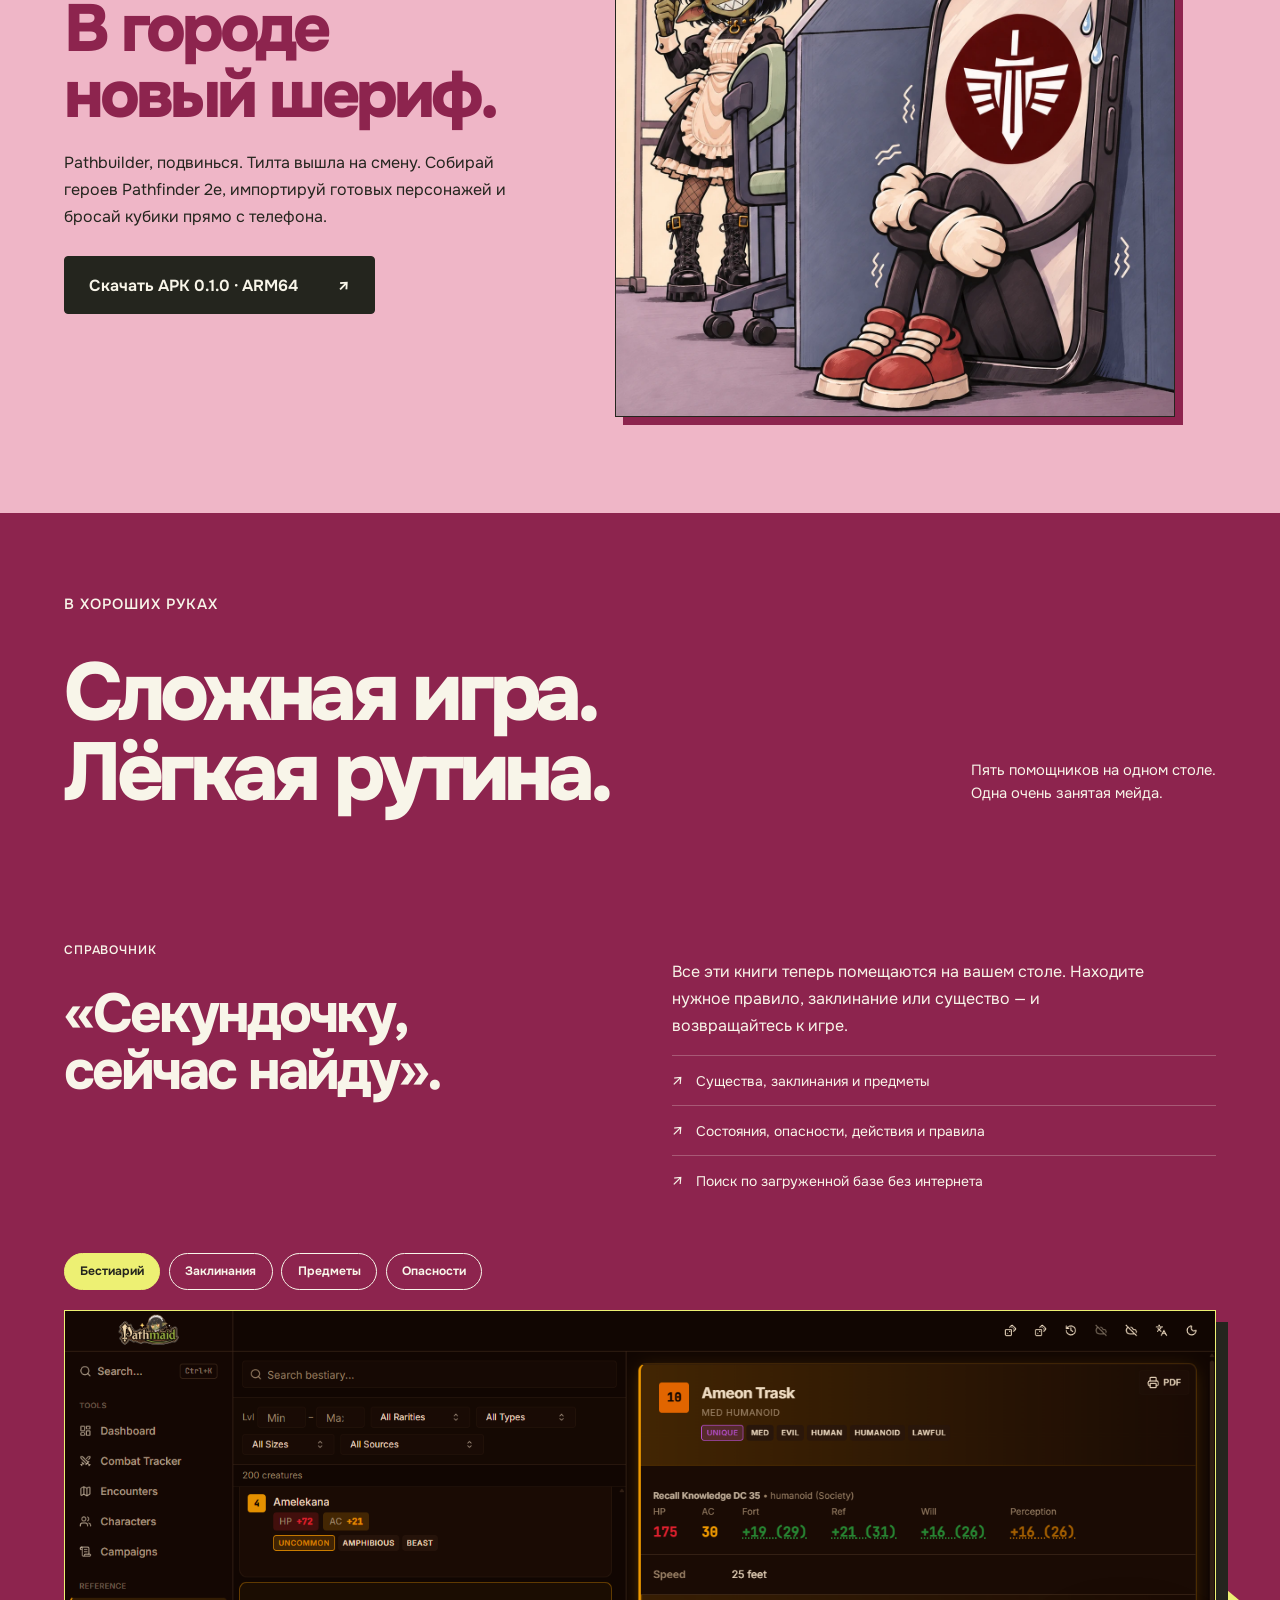
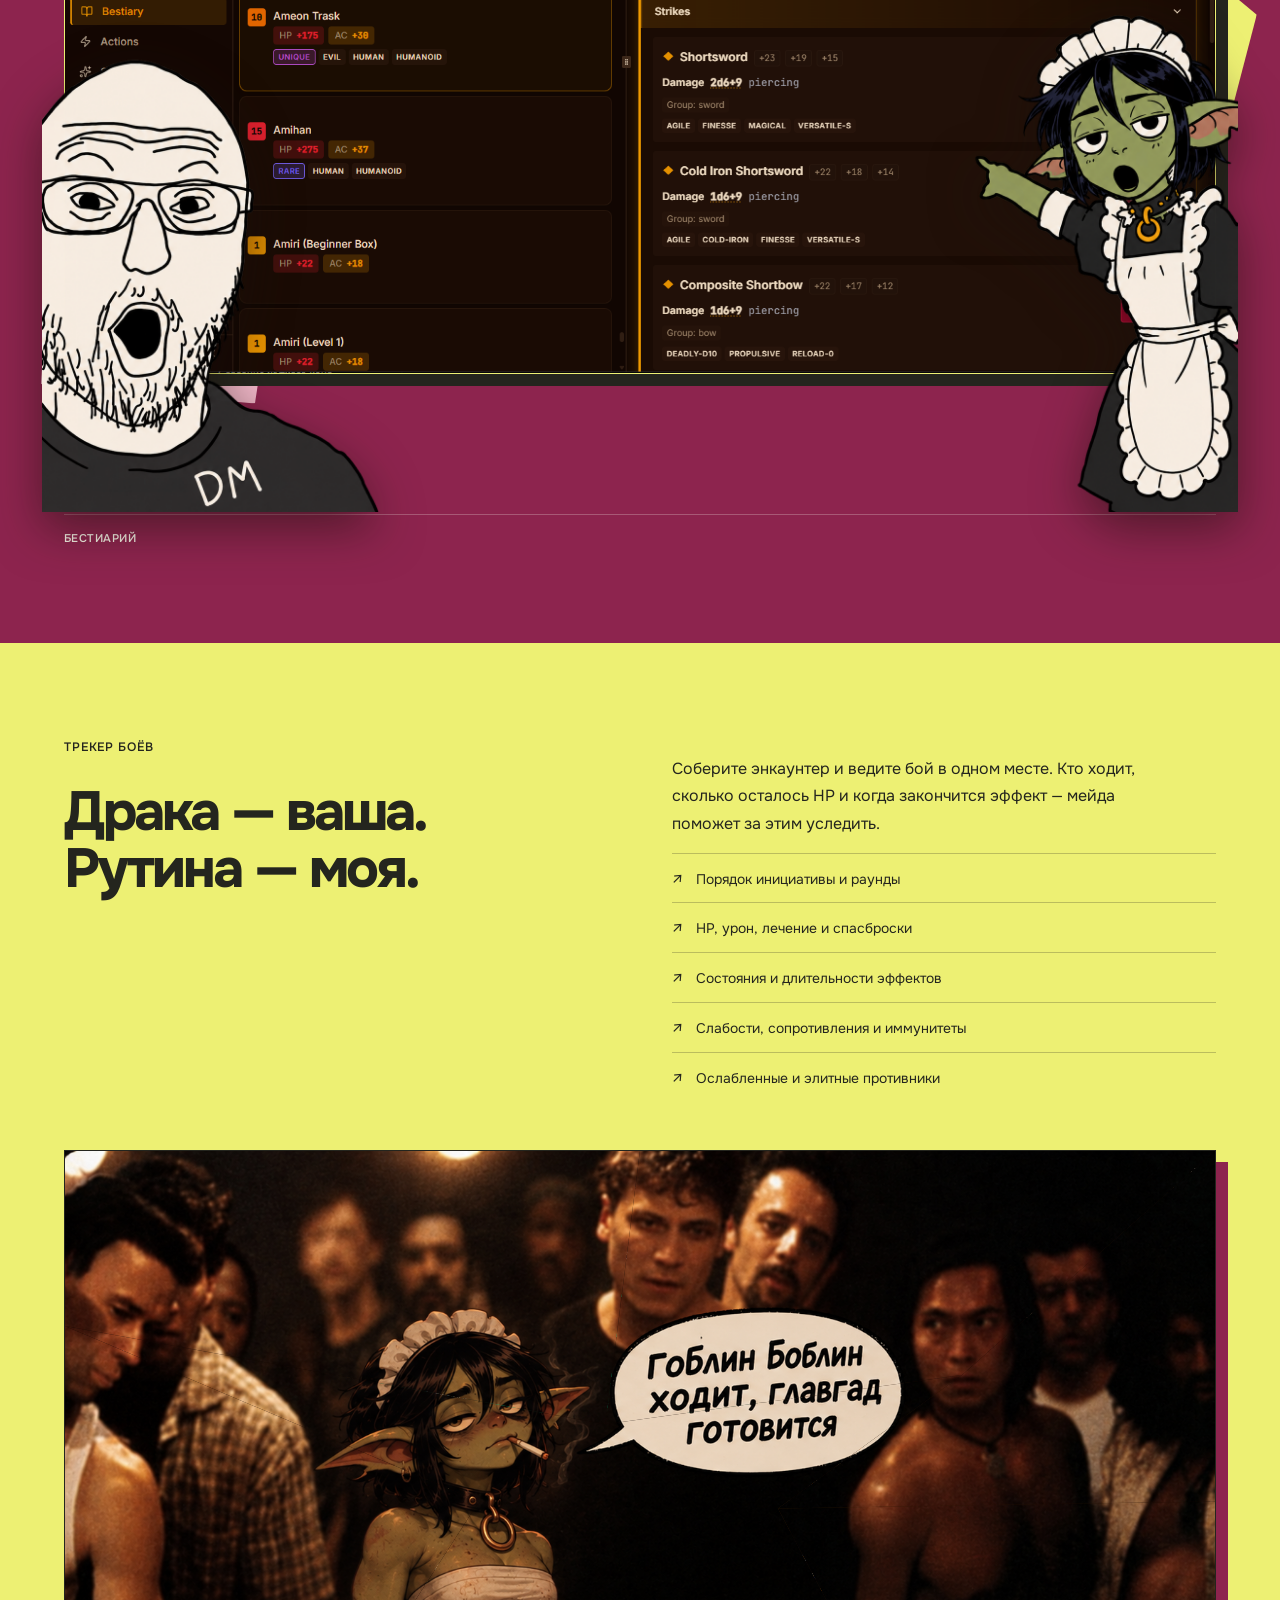
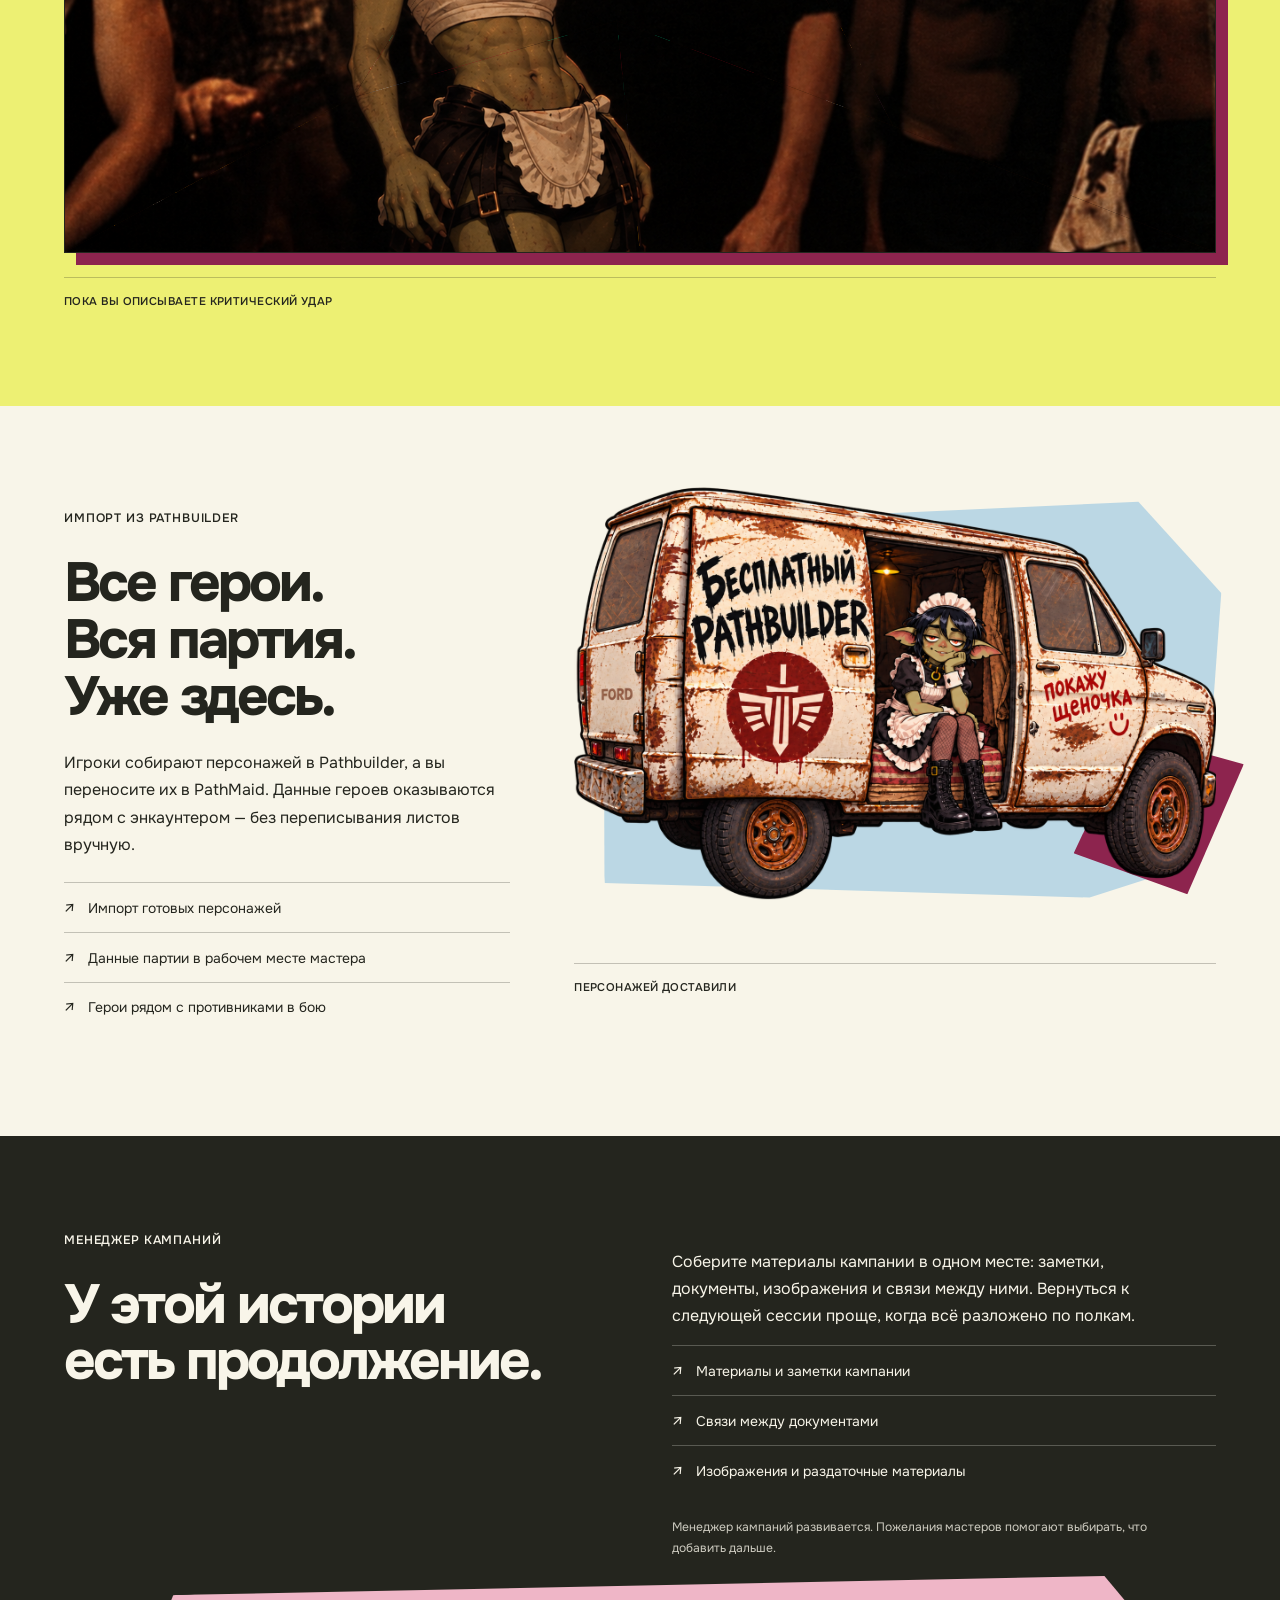
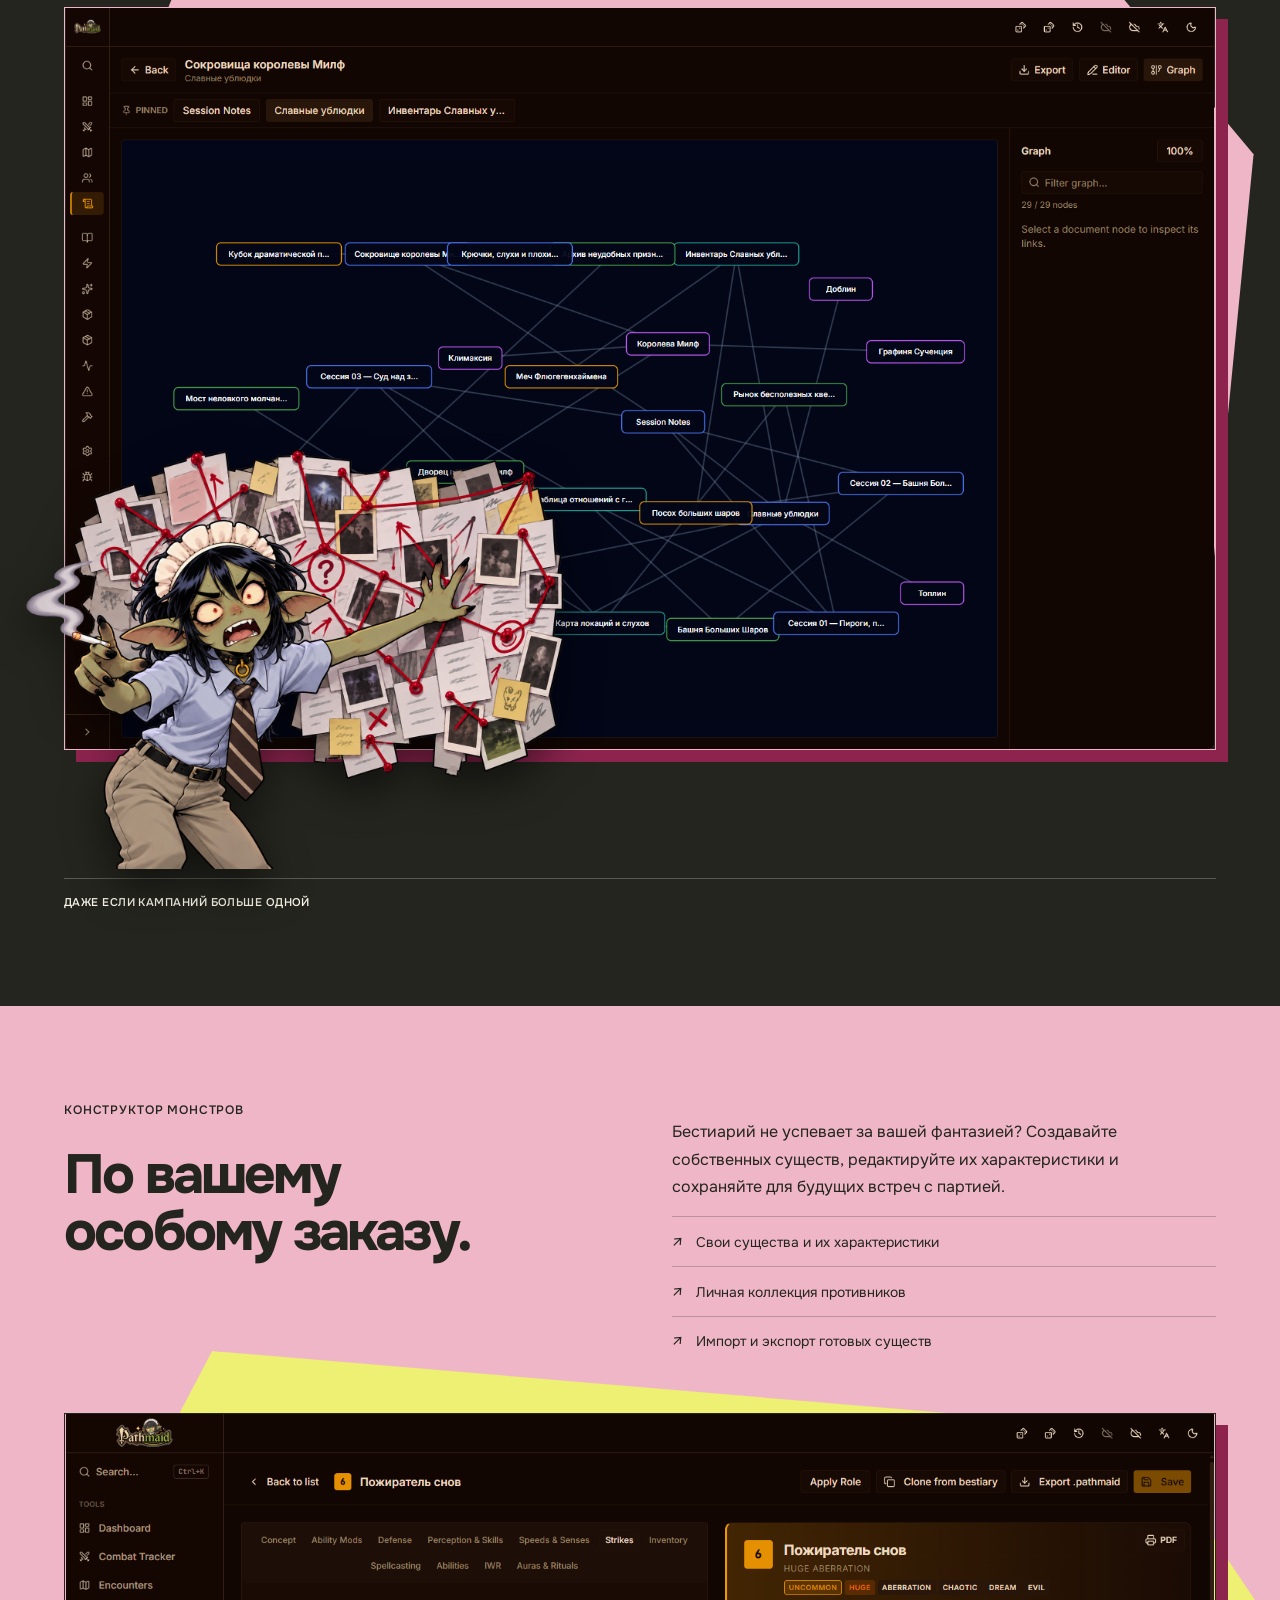
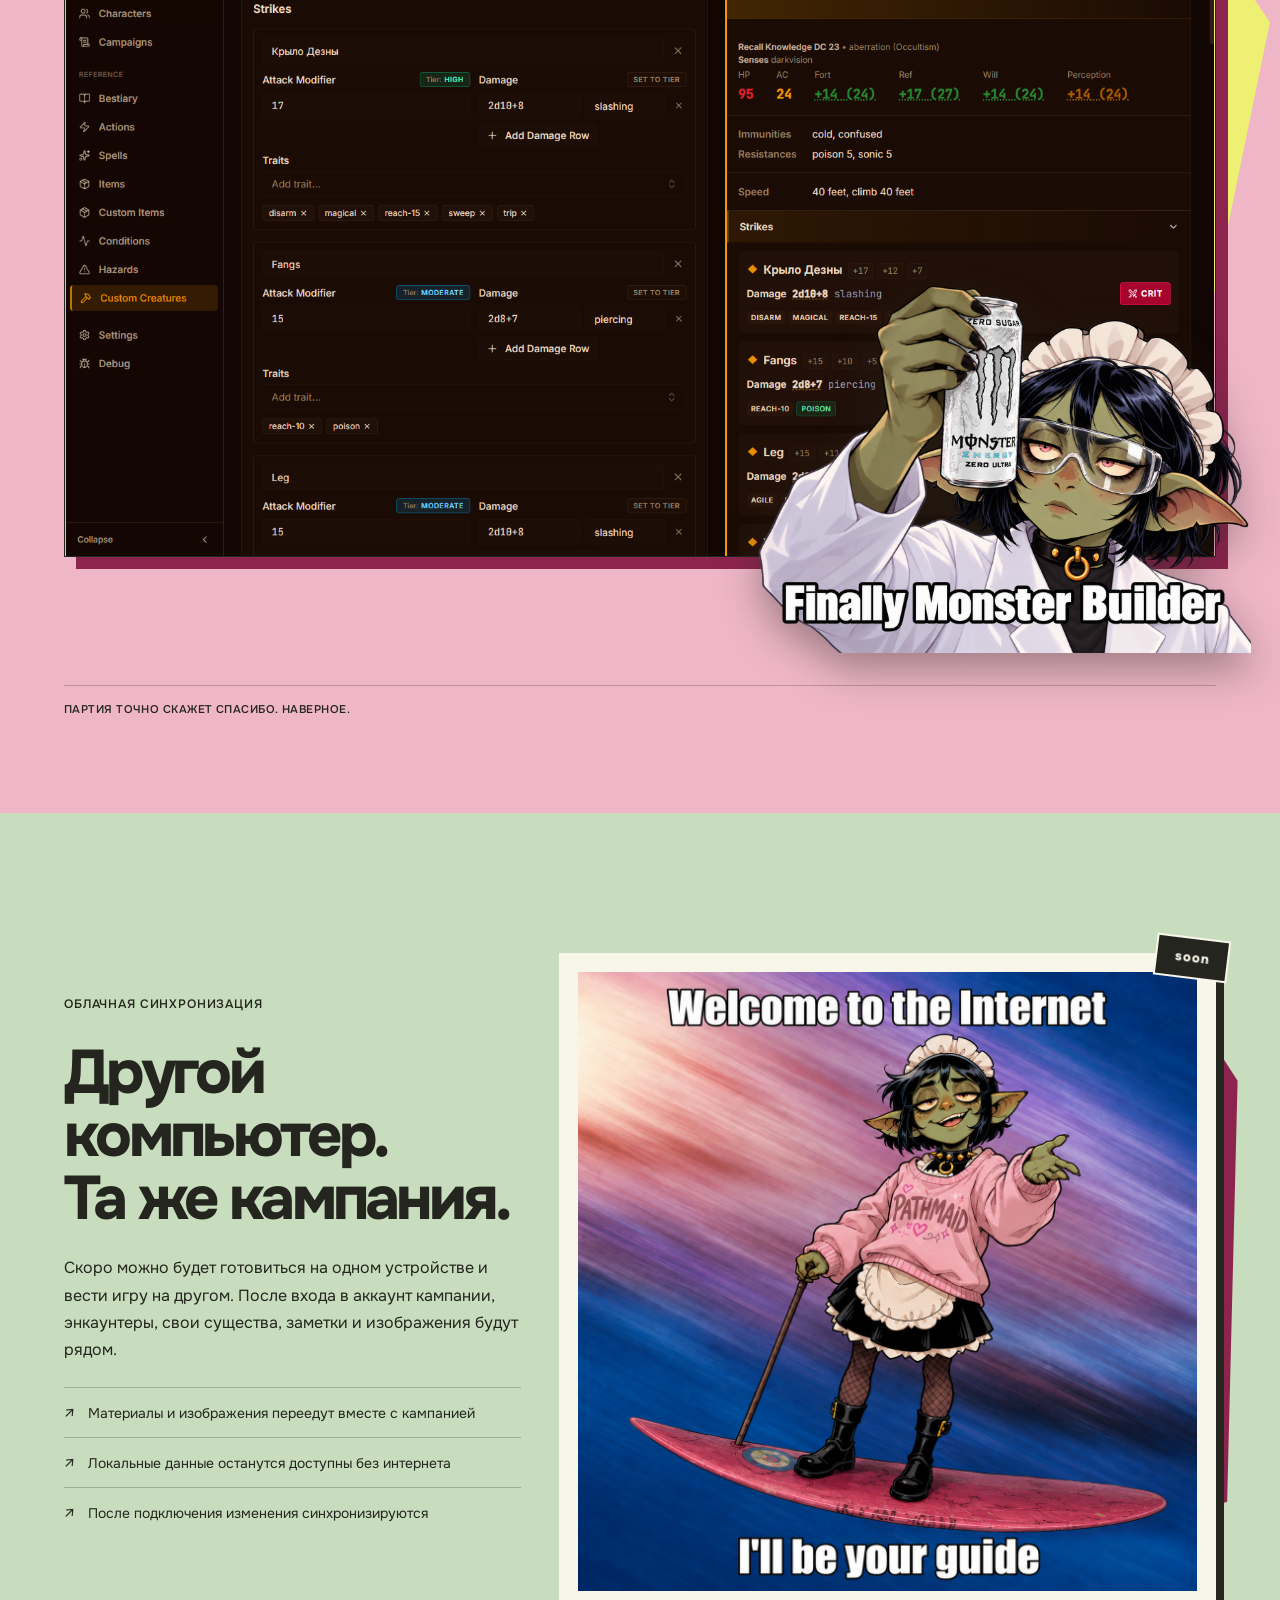
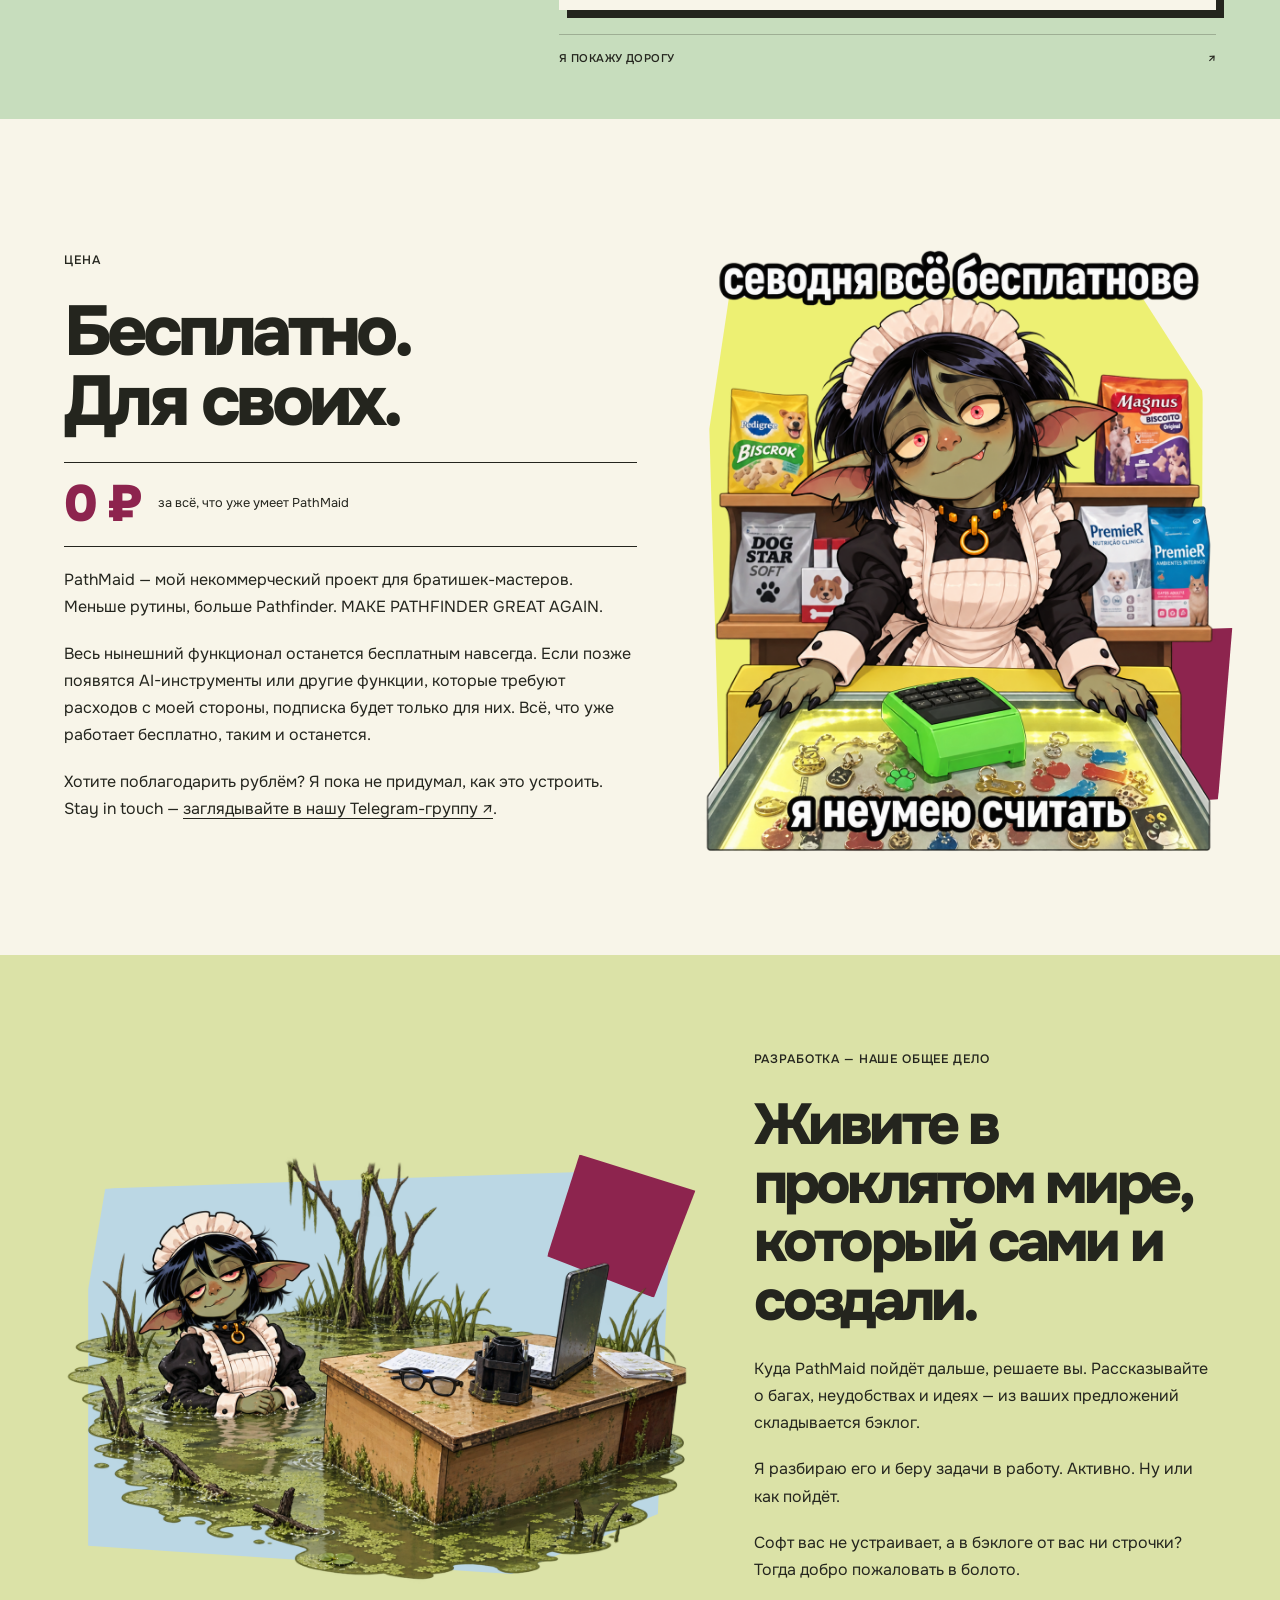
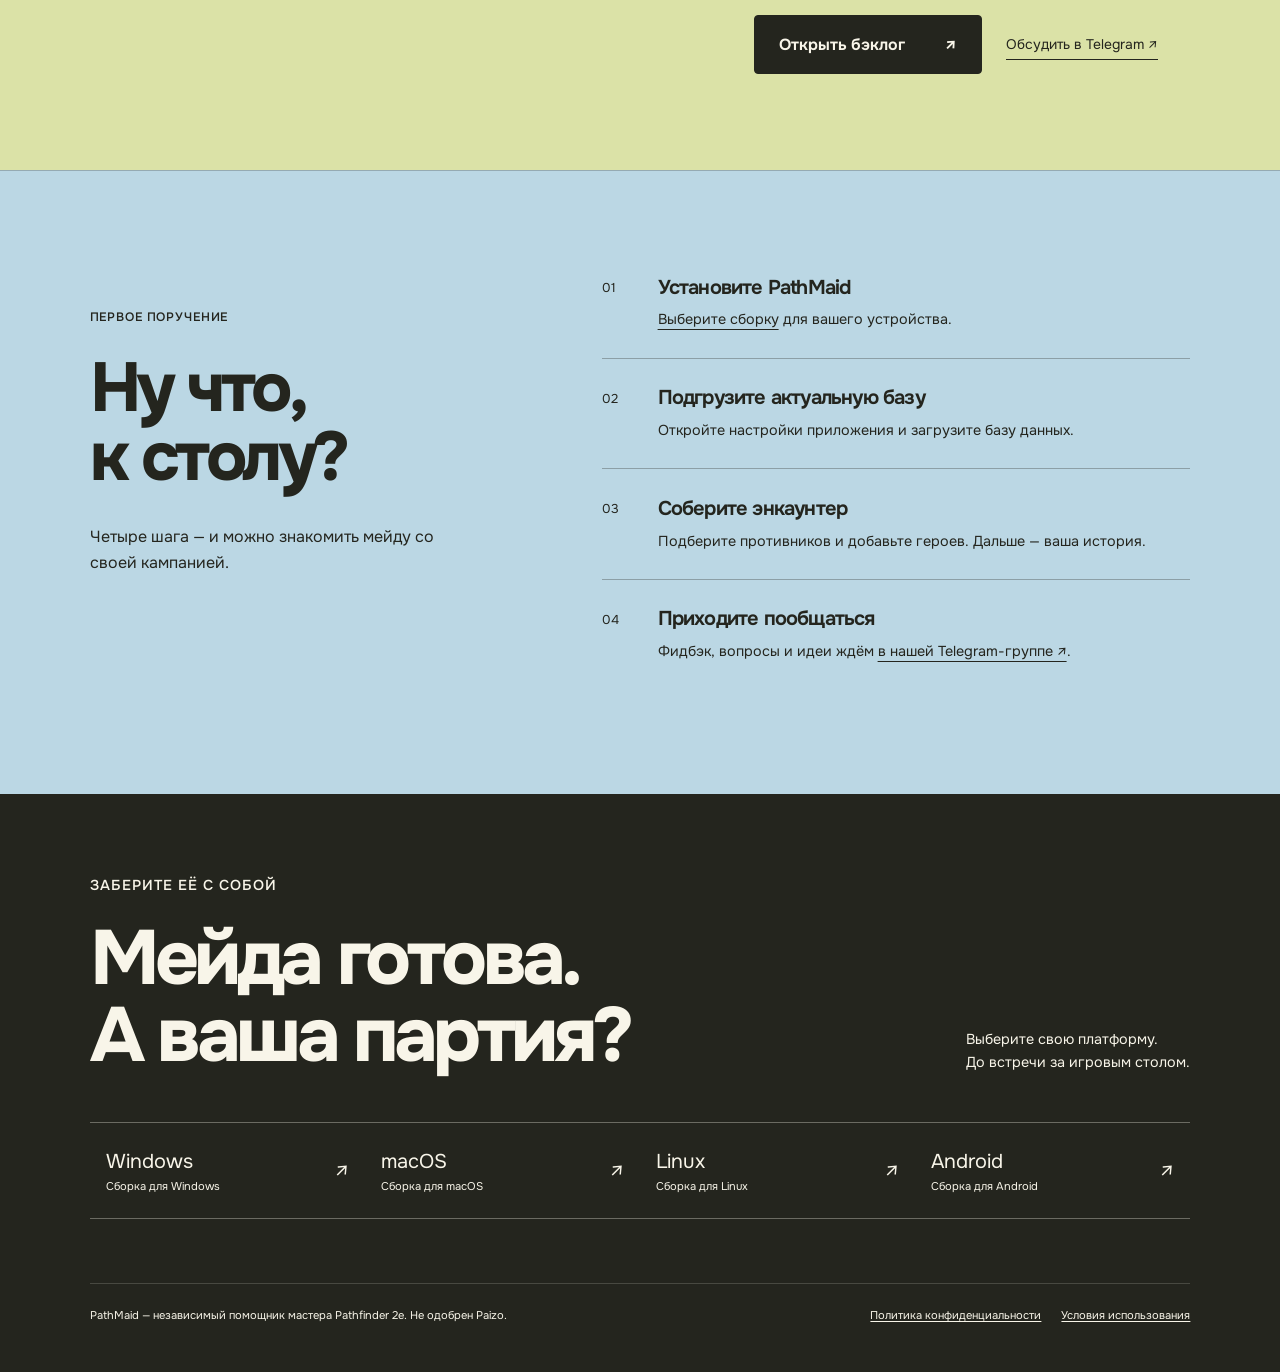
==== commit 27c6bbf0: "Update PathMaid M download to 0.1.0" ====
--- a/index.html
+++ b/index.html
@@ -55,7 +55,7 @@
           <p class="chapter">PathMaid M для Android</p>
           <h2 id="pathmaid-m-title">В городе<br>новый шериф.</h2>
           <p>Pathbuilder, подвинься. Тилта вышла на смену. Собирай героев Pathfinder 2e, импортируй готовых персонажей и бросай кубики прямо с телефона.</p>
-          <a class="primary-link" href="https://github.com/kirylyaskou/PathMaid_releases/releases/download/pathmaid-m-v0.0.16/PathMaid-M-0.0.16-arm64-v8a.apk">Скачать APK 0.0.16 · ARM64 <span aria-hidden="true">↗</span></a>
+          <a class="primary-link" href="https://github.com/kirylyaskou/PathMaid_releases/releases/download/pathmaid-m-v0.1.0/PathMaid-M-0.1.0-arm64-v8a.apk">Скачать APK 0.1.0 · ARM64 <span aria-hidden="true">↗</span></a>
         </div>
         <div class="mobile-art" data-reveal>
           <img src="./assets/pathmaid-m-sheriff.webp" alt="Тилта выглядывает из-за офисной перегородки, за которой прячется телефон с эмблемой Pathbuilder" width="1254" height="1254" loading="lazy" decoding="async">
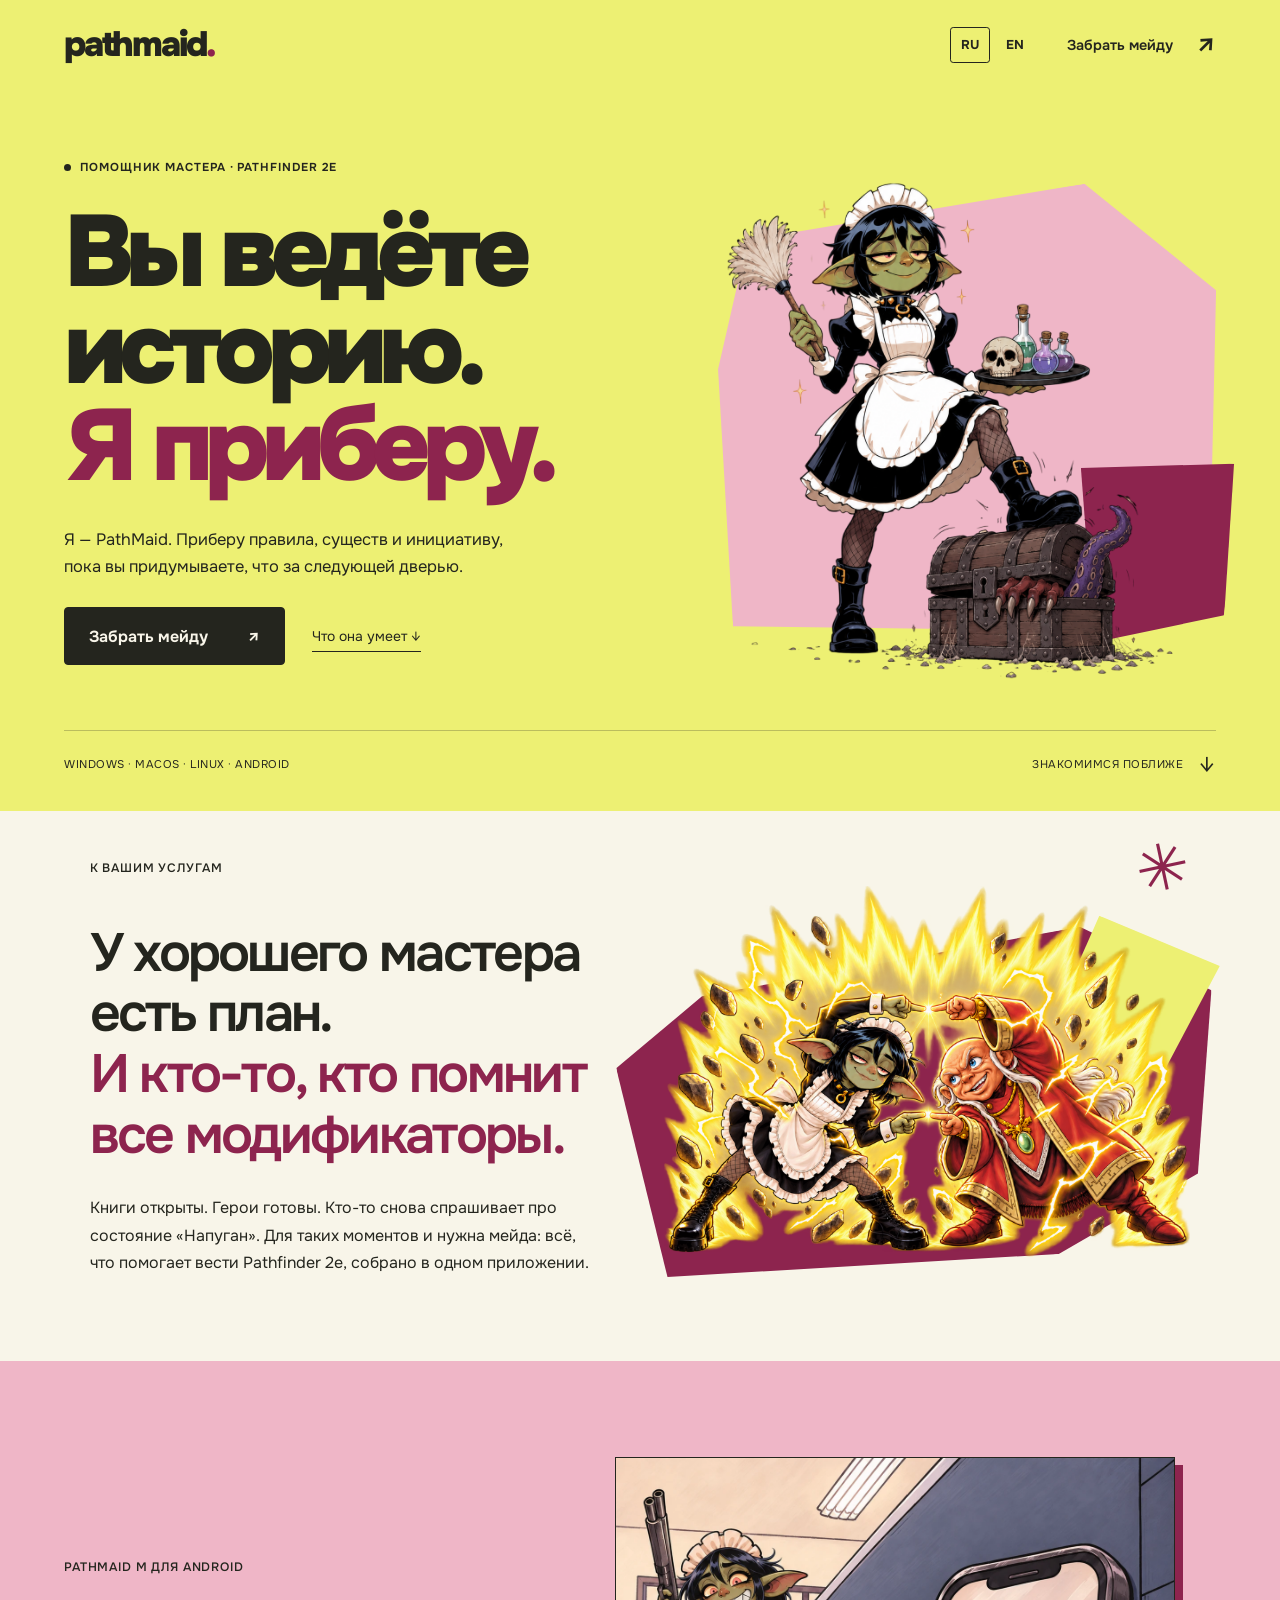
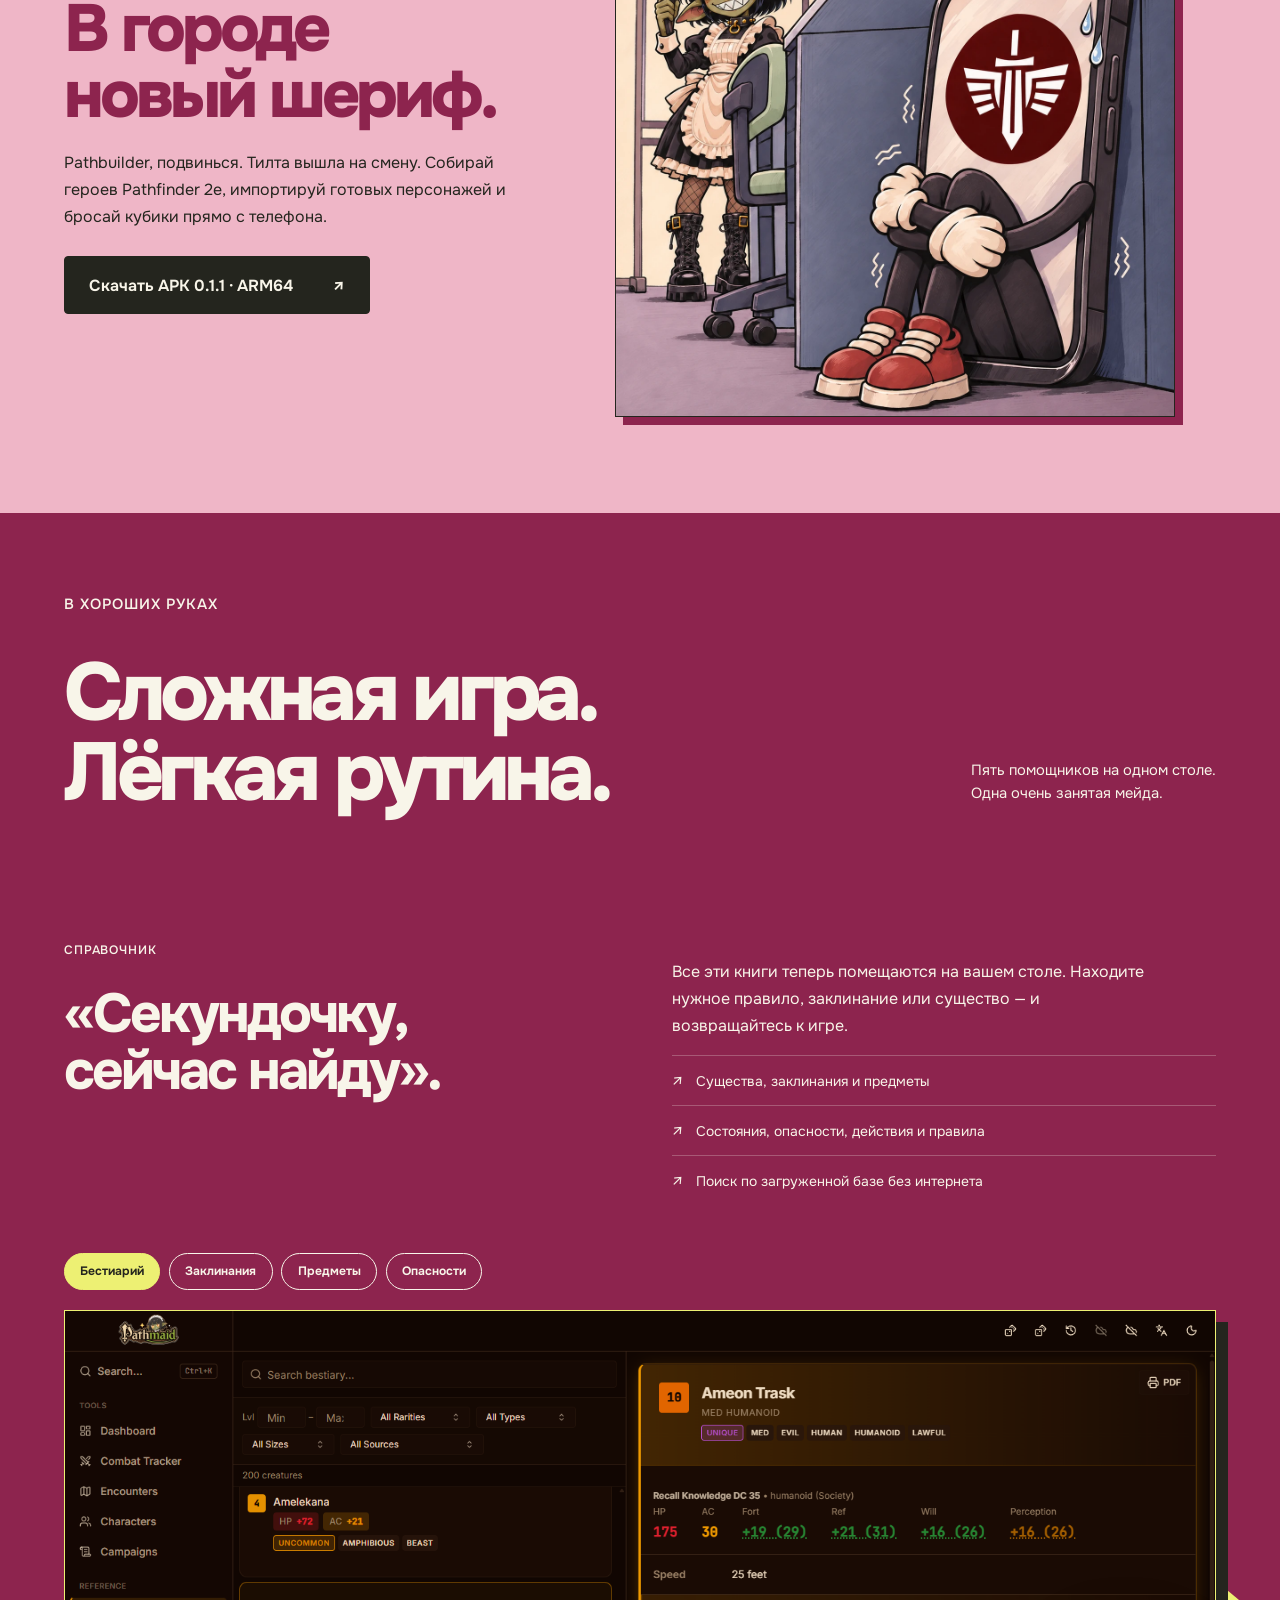
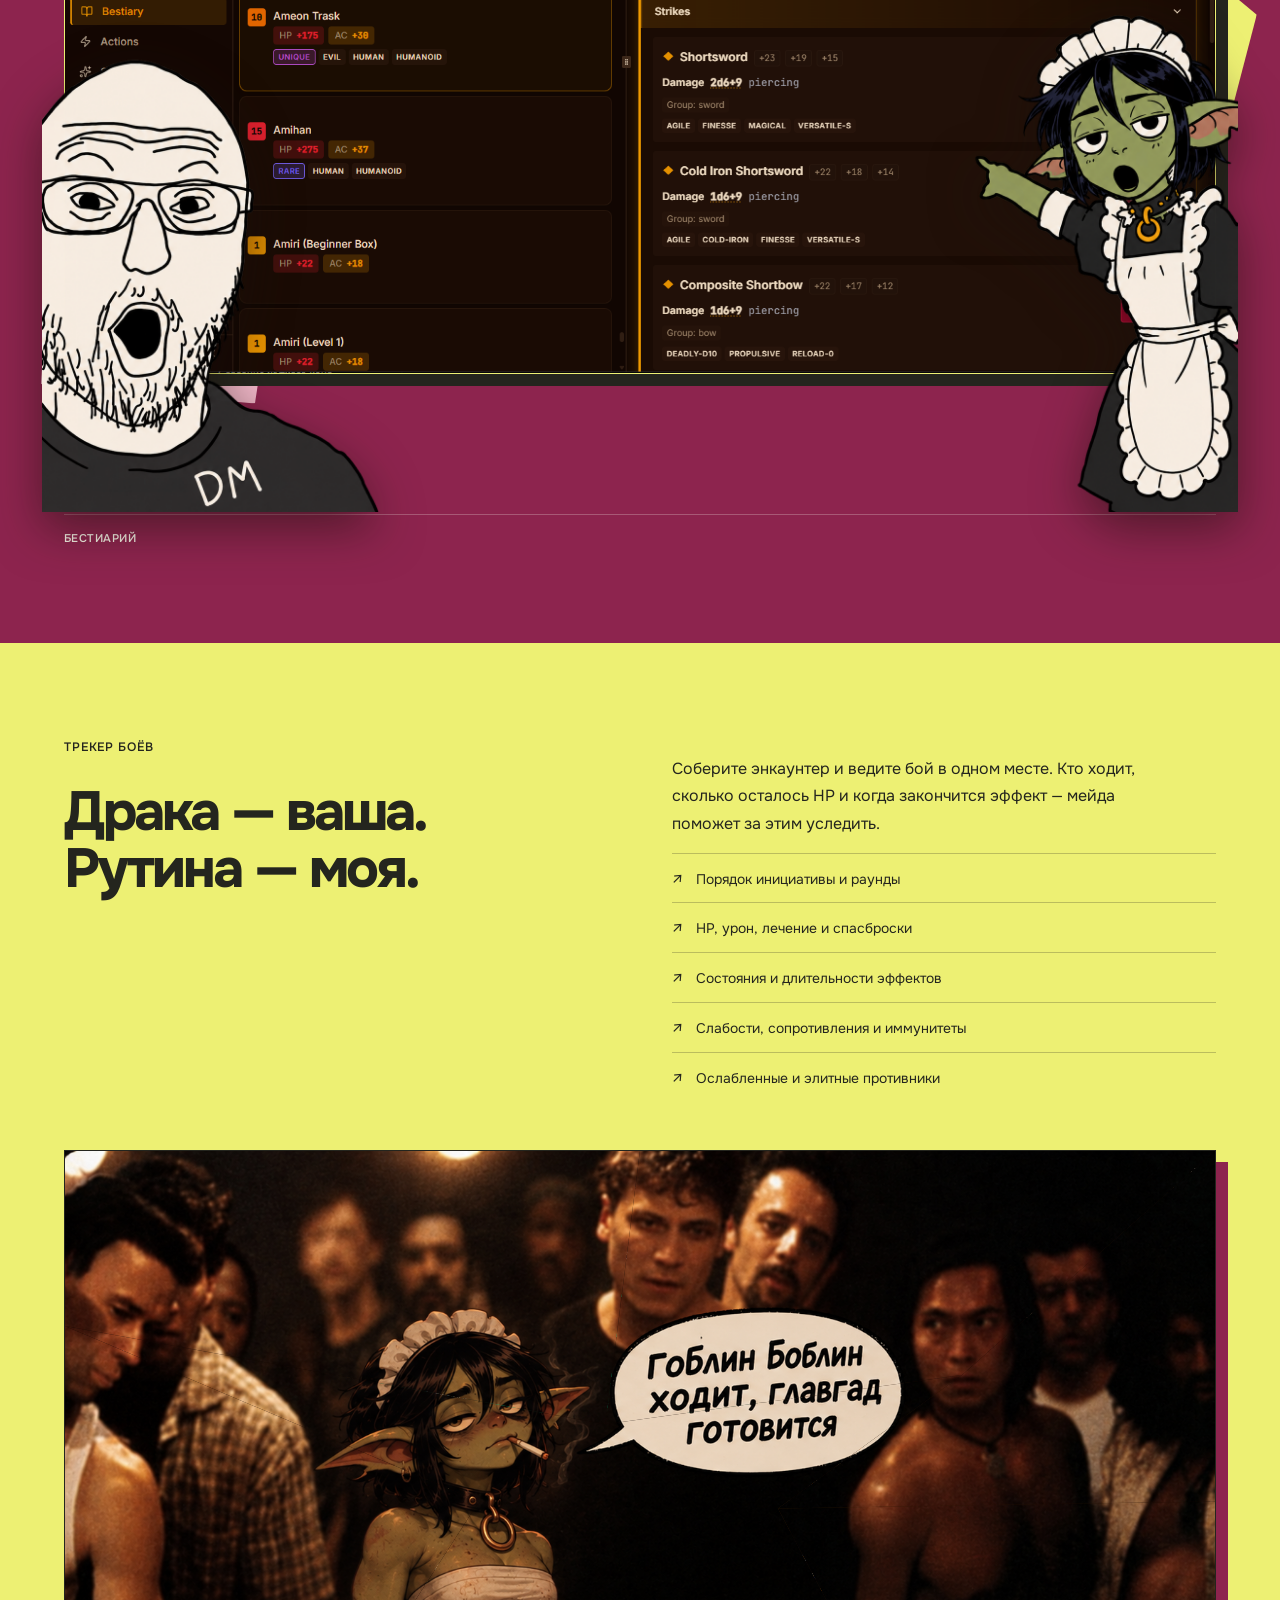
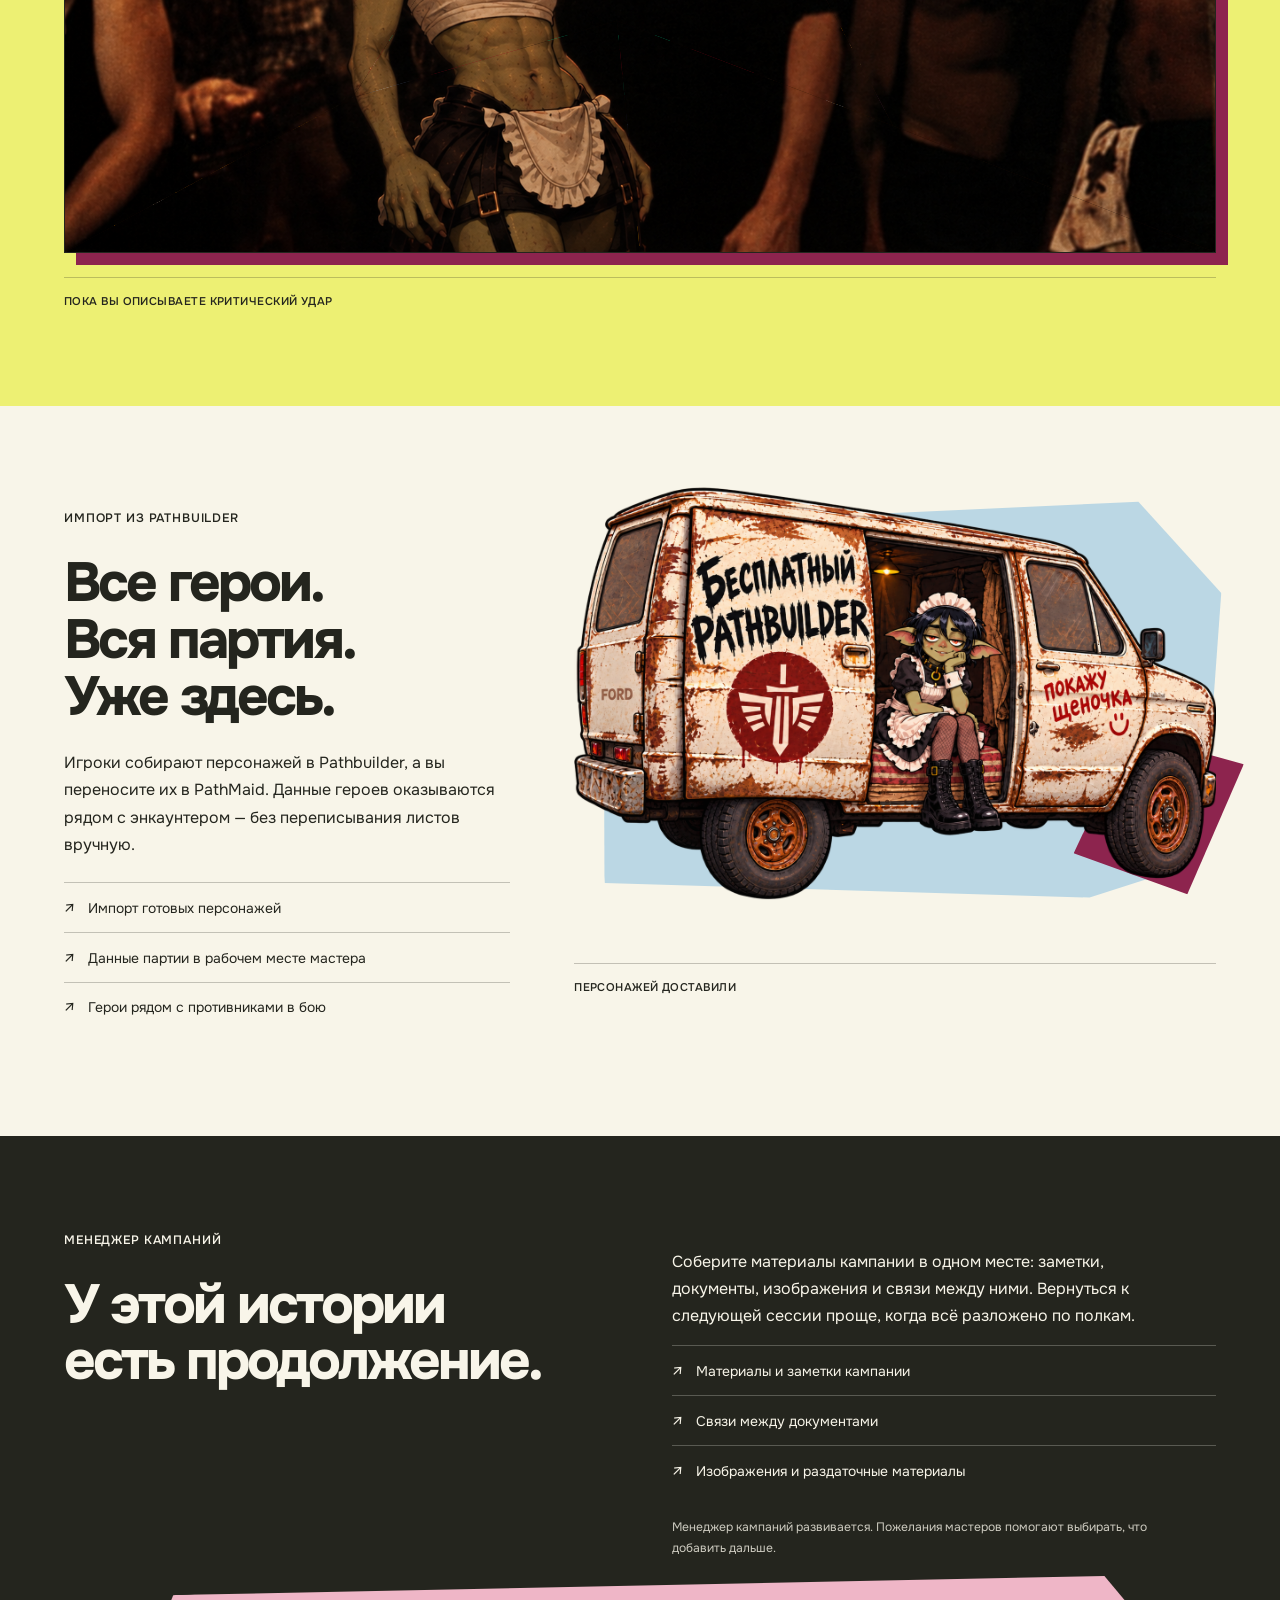
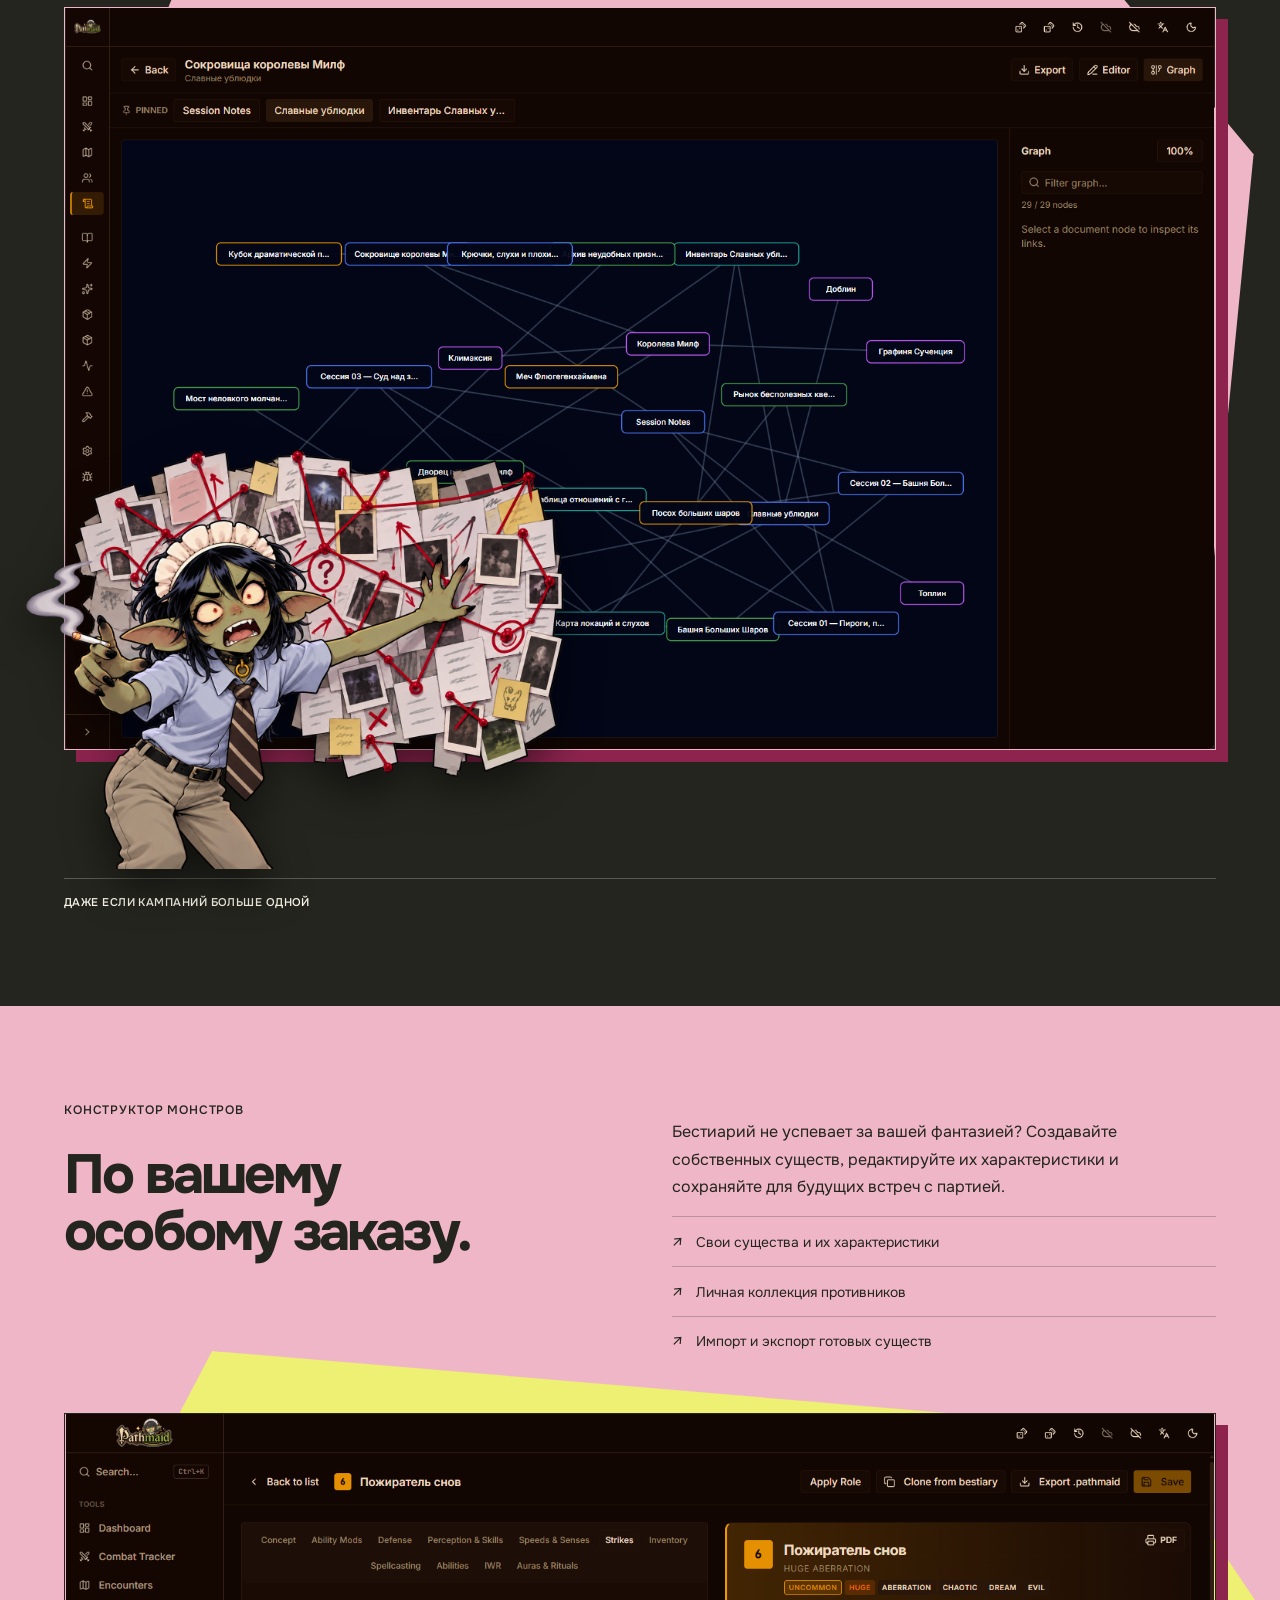
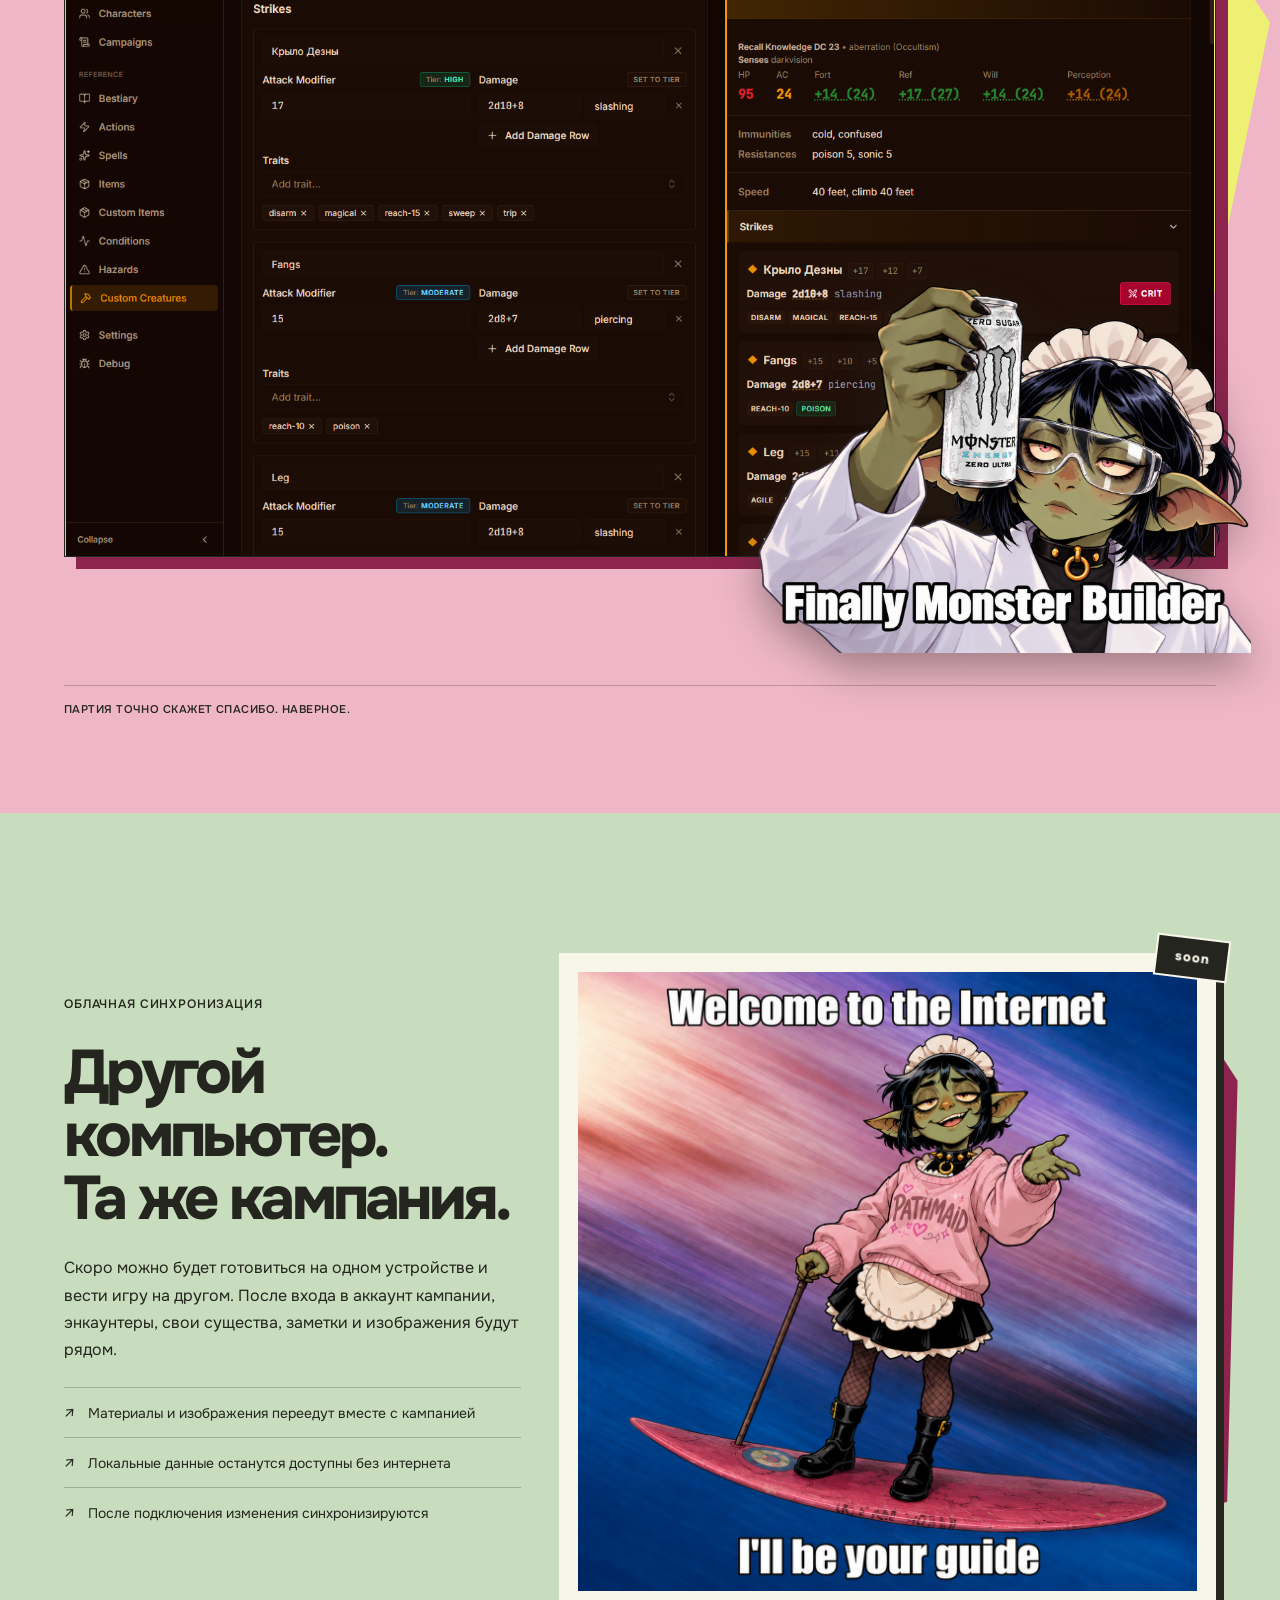
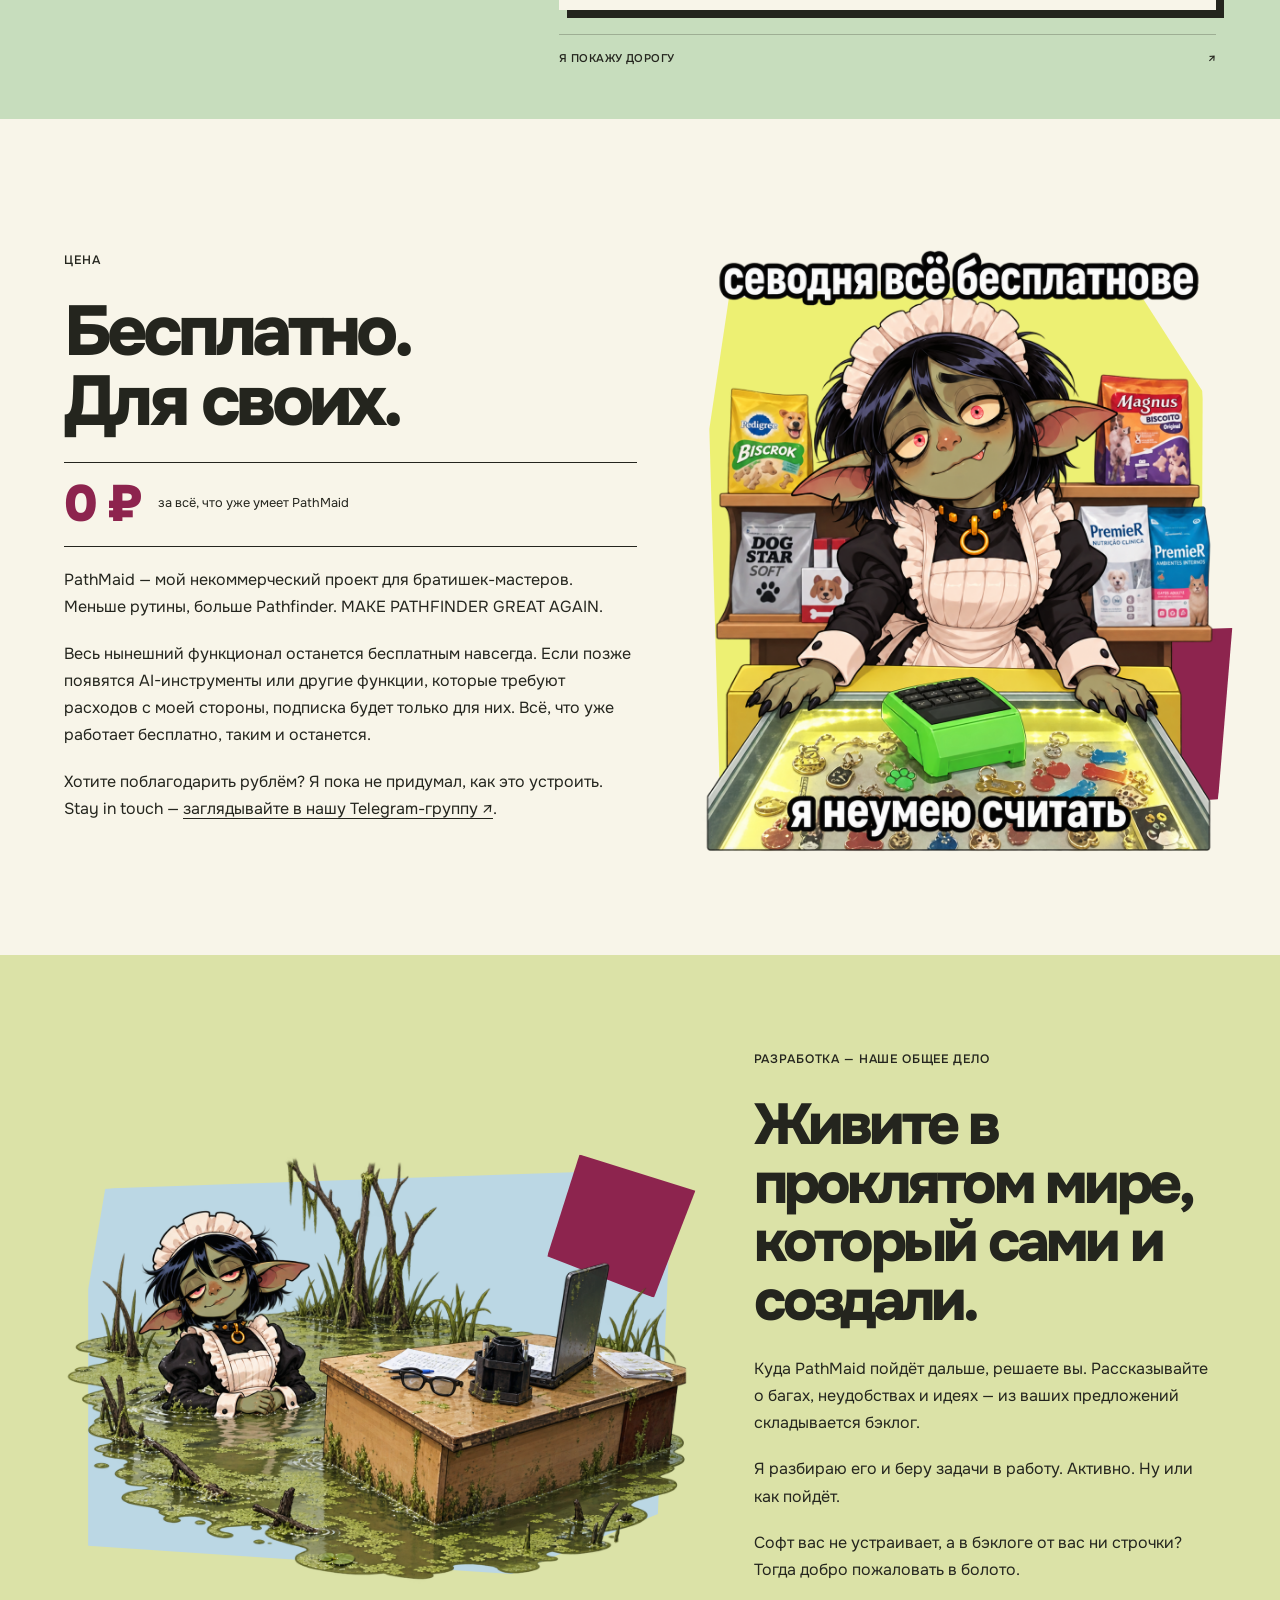
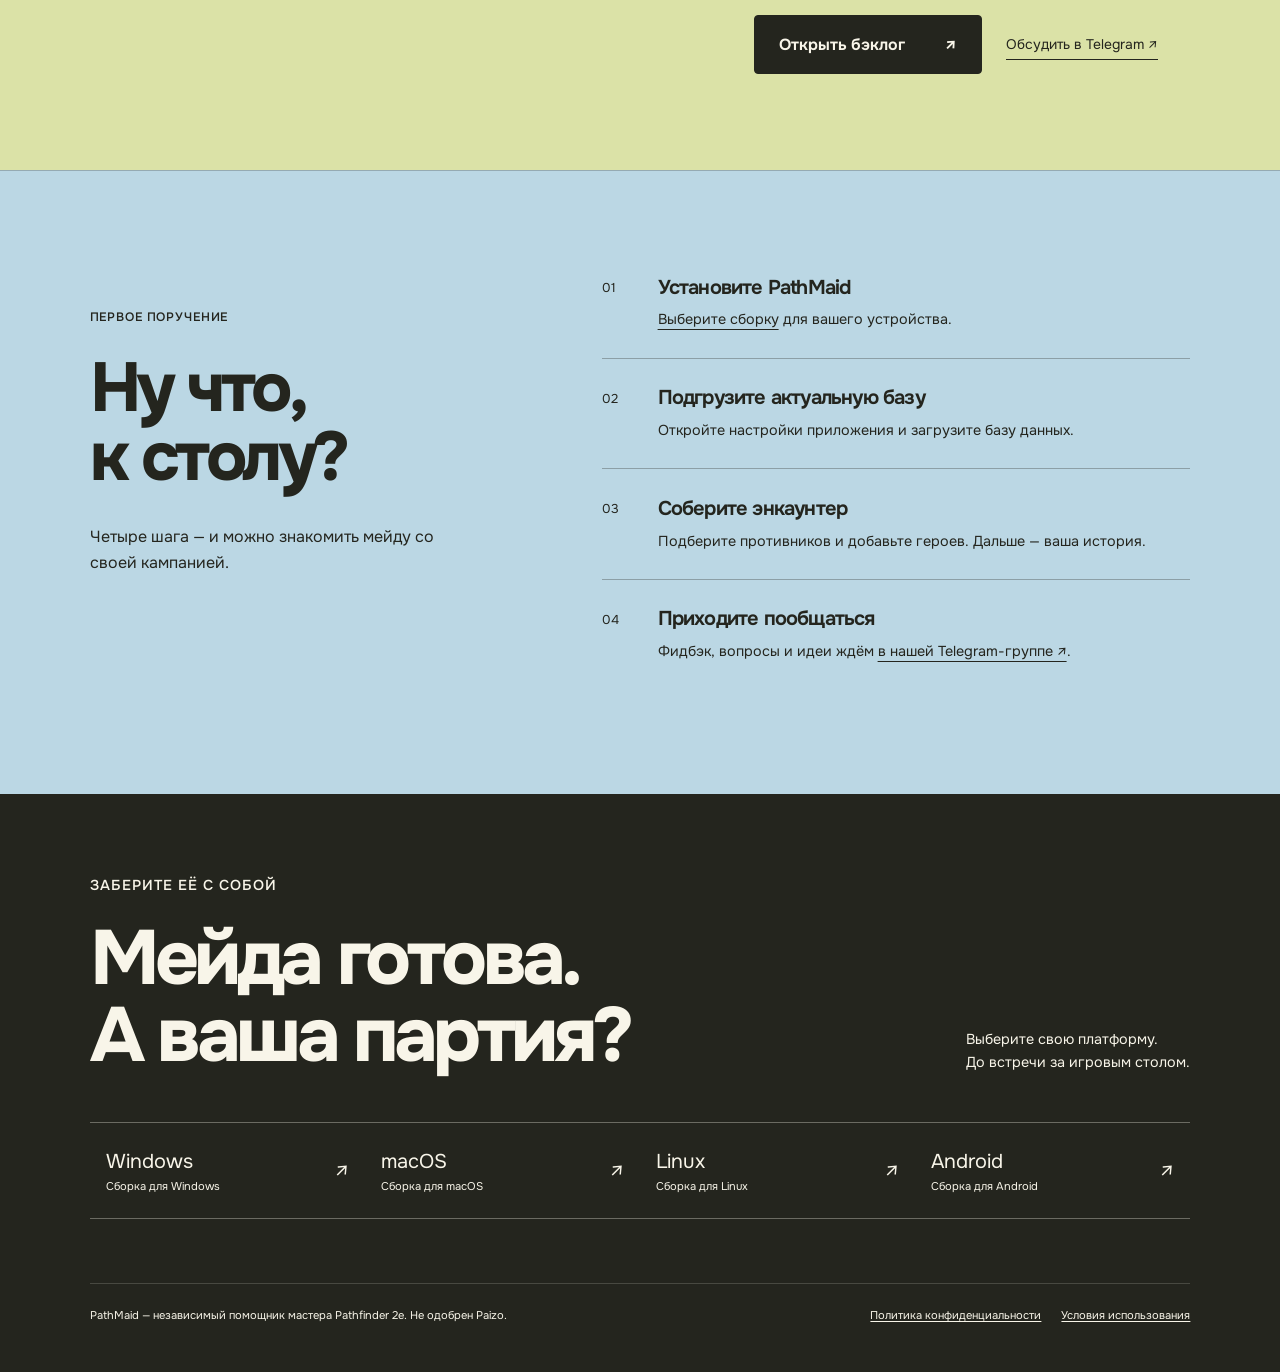
==== commit 35e8f27e: "Update PathMaid M download to 0.1.1" ====
--- a/index.html
+++ b/index.html
@@ -55,7 +55,7 @@
           <p class="chapter">PathMaid M для Android</p>
           <h2 id="pathmaid-m-title">В городе<br>новый шериф.</h2>
           <p>Pathbuilder, подвинься. Тилта вышла на смену. Собирай героев Pathfinder 2e, импортируй готовых персонажей и бросай кубики прямо с телефона.</p>
-          <a class="primary-link" href="https://github.com/kirylyaskou/PathMaid_releases/releases/download/pathmaid-m-v0.1.0/PathMaid-M-0.1.0-arm64-v8a.apk">Скачать APK 0.1.0 · ARM64 <span aria-hidden="true">↗</span></a>
+          <a class="primary-link" href="https://github.com/kirylyaskou/PathMaid_releases/releases/download/pathmaid-m-v0.1.1/PathMaid-M-0.1.1-arm64-v8a.apk">Скачать APK 0.1.1 · ARM64 <span aria-hidden="true">↗</span></a>
         </div>
         <div class="mobile-art" data-reveal>
           <img src="./assets/pathmaid-m-sheriff.webp" alt="Тилта выглядывает из-за офисной перегородки, за которой прячется телефон с эмблемой Pathbuilder" width="1254" height="1254" loading="lazy" decoding="async">
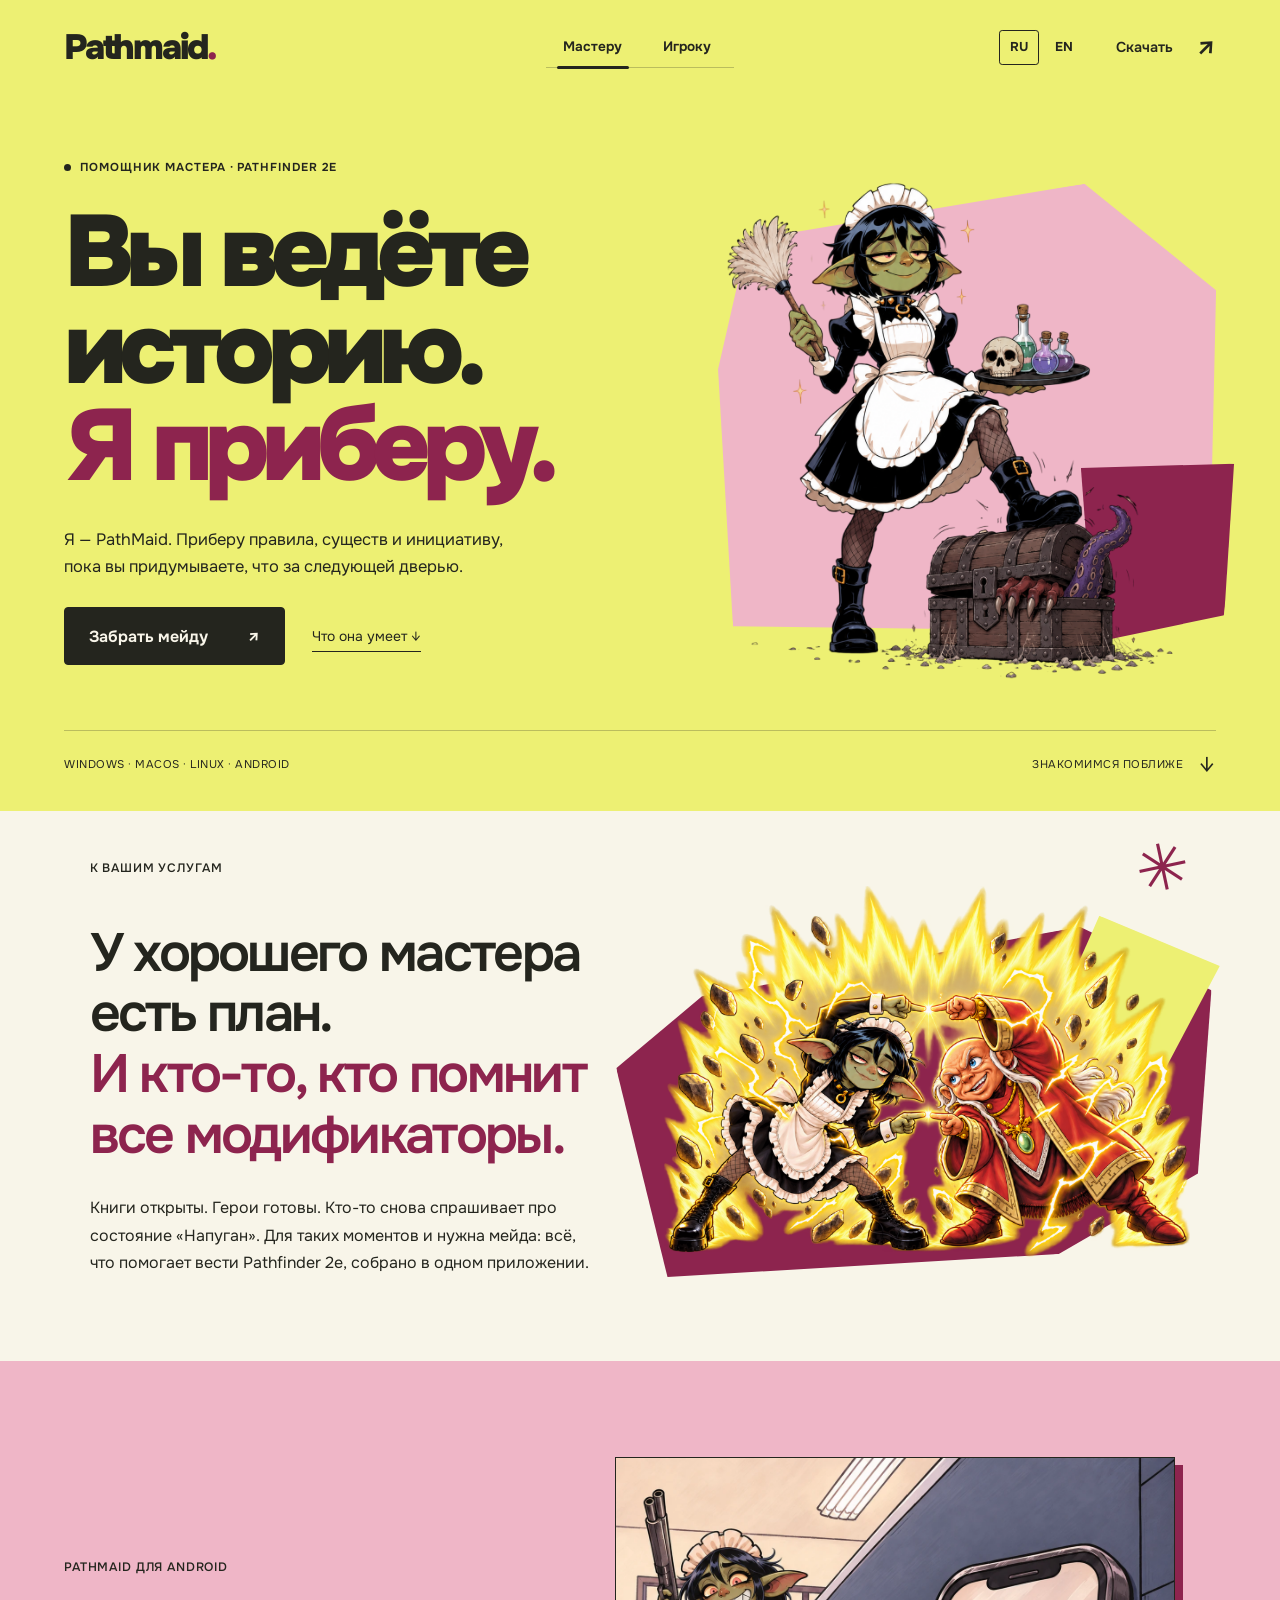
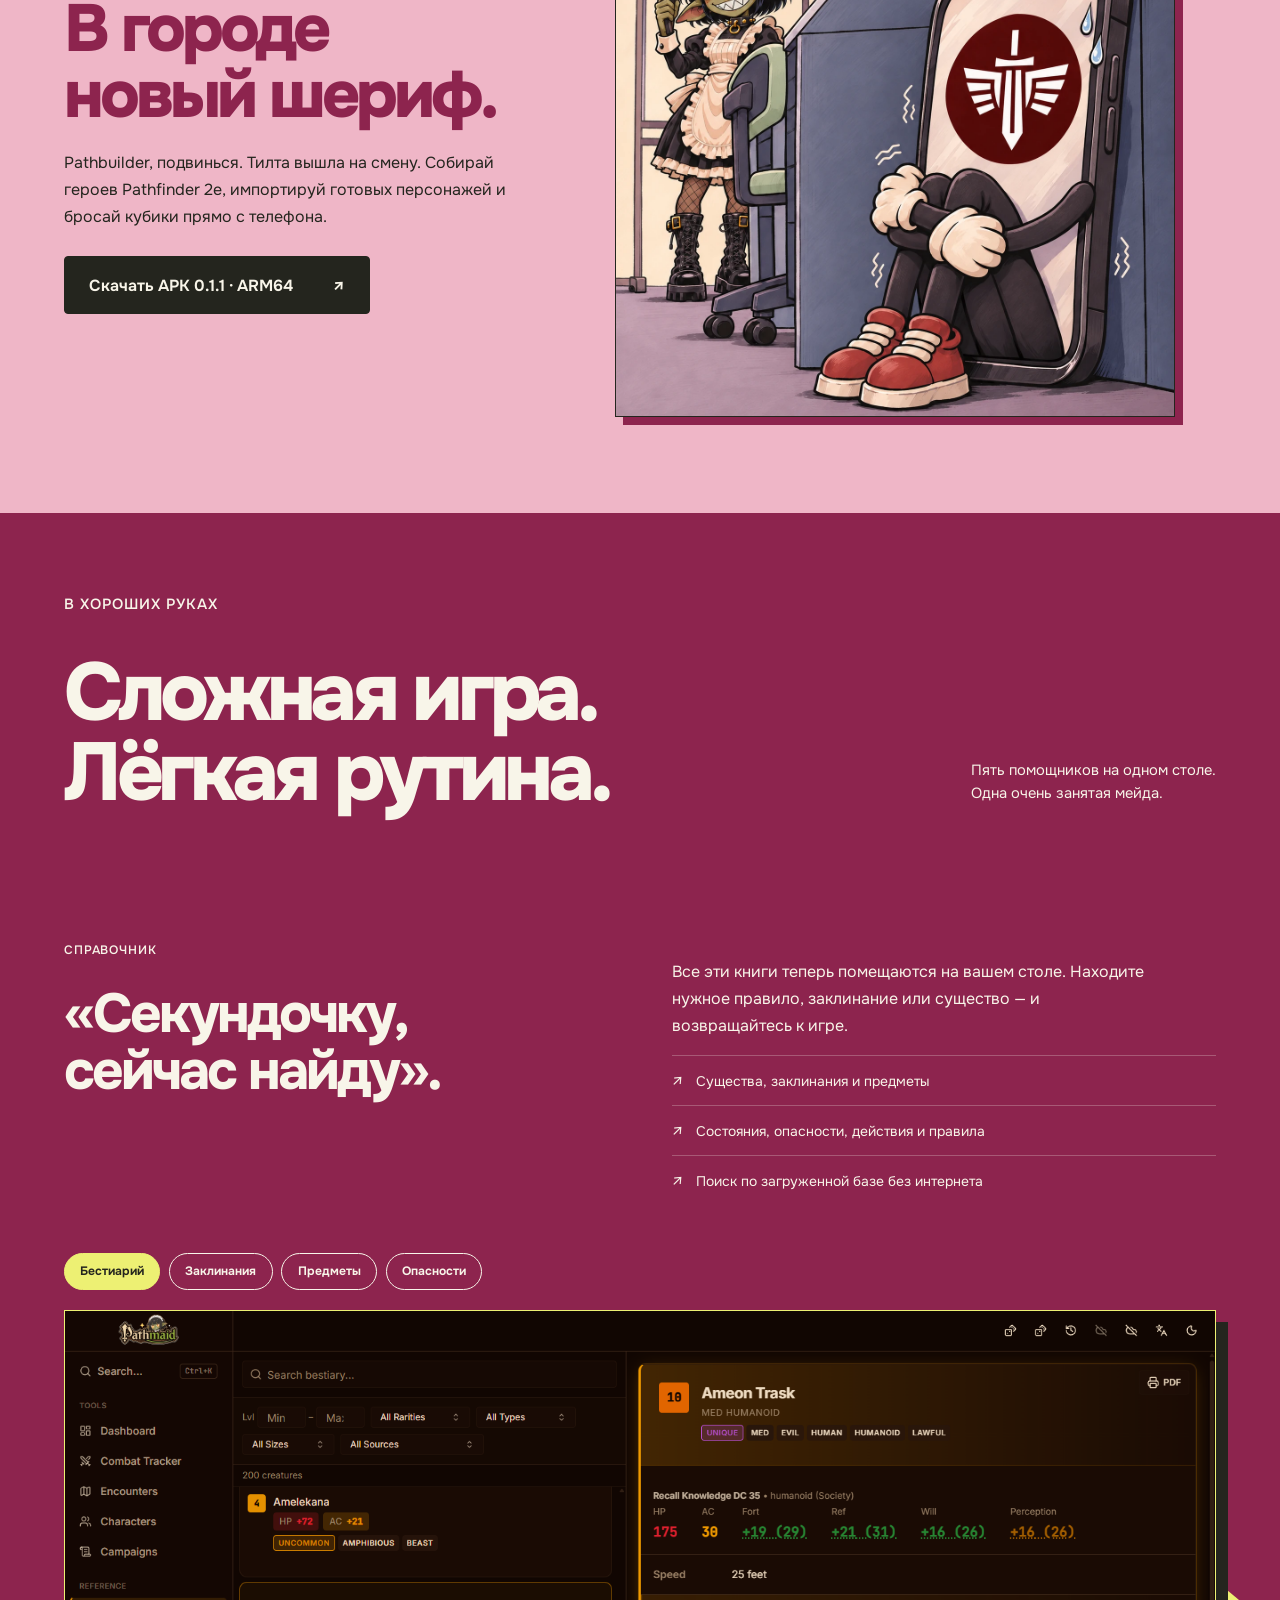
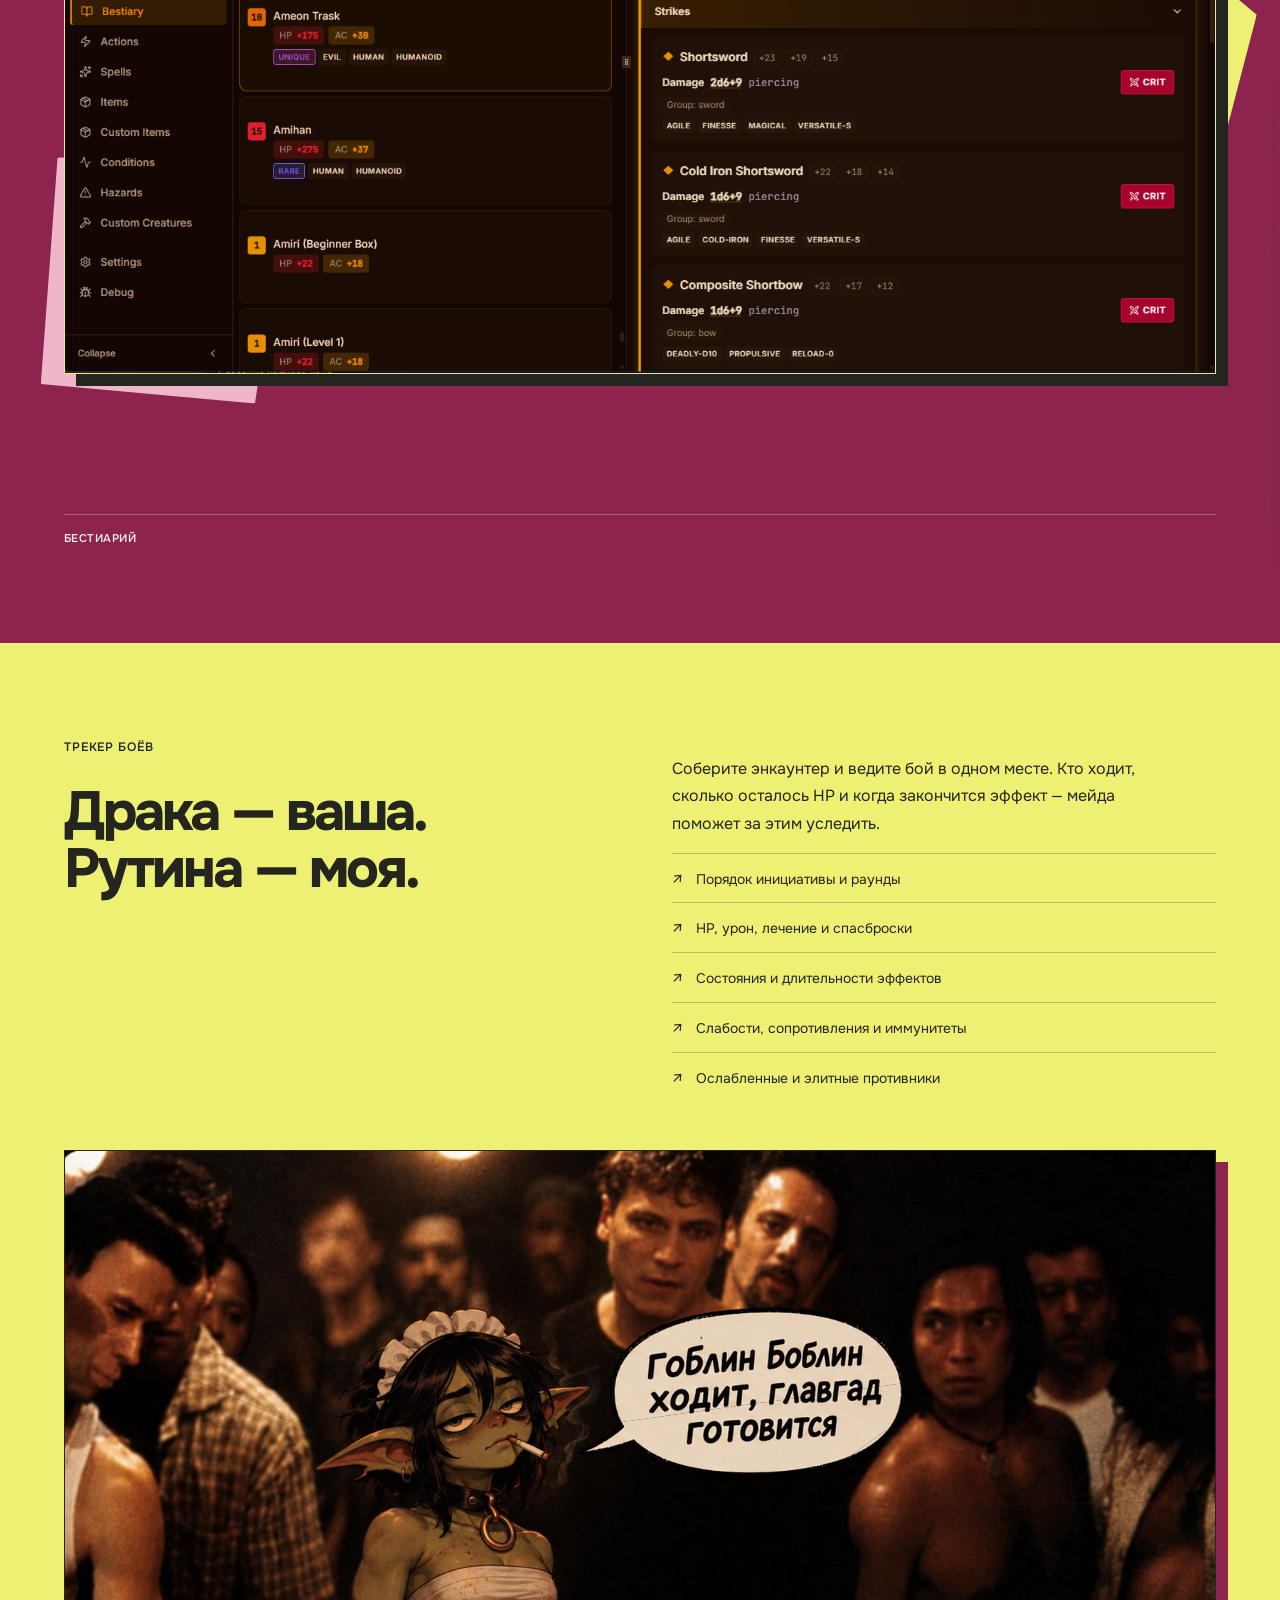
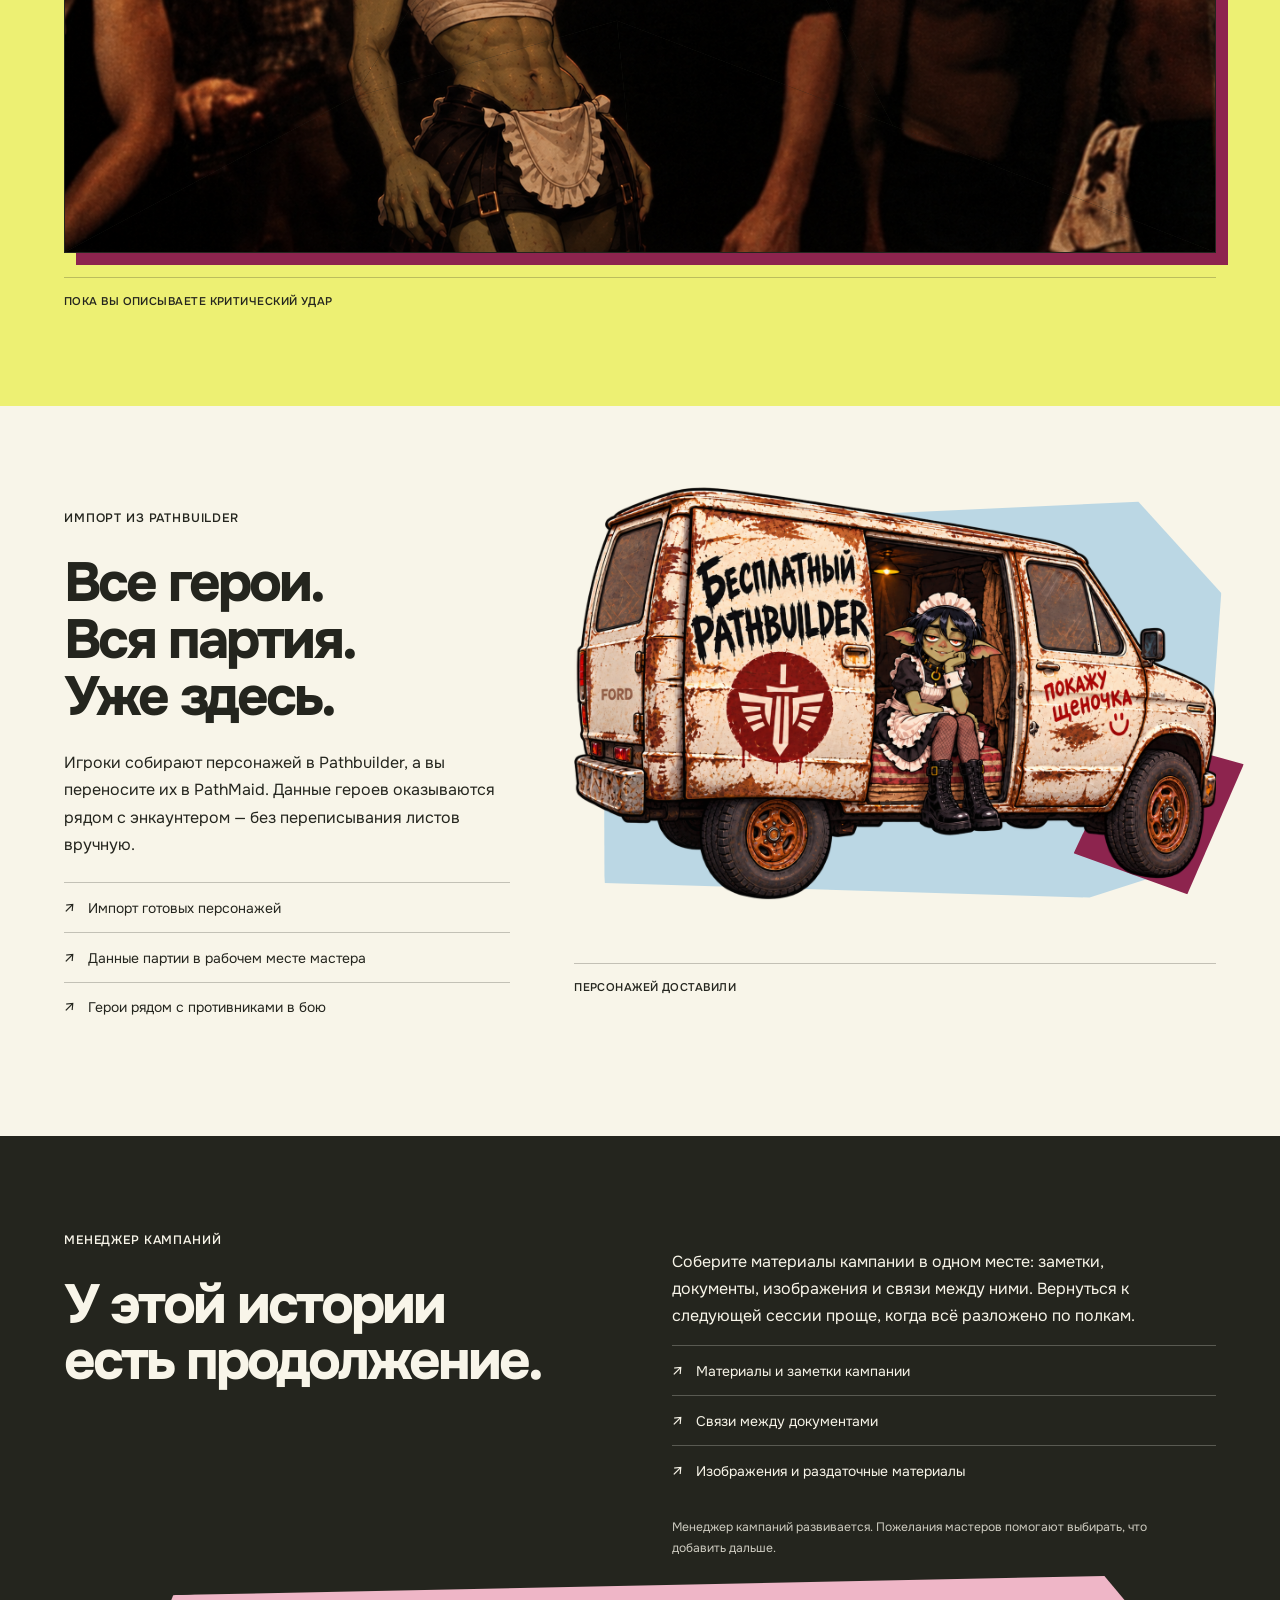
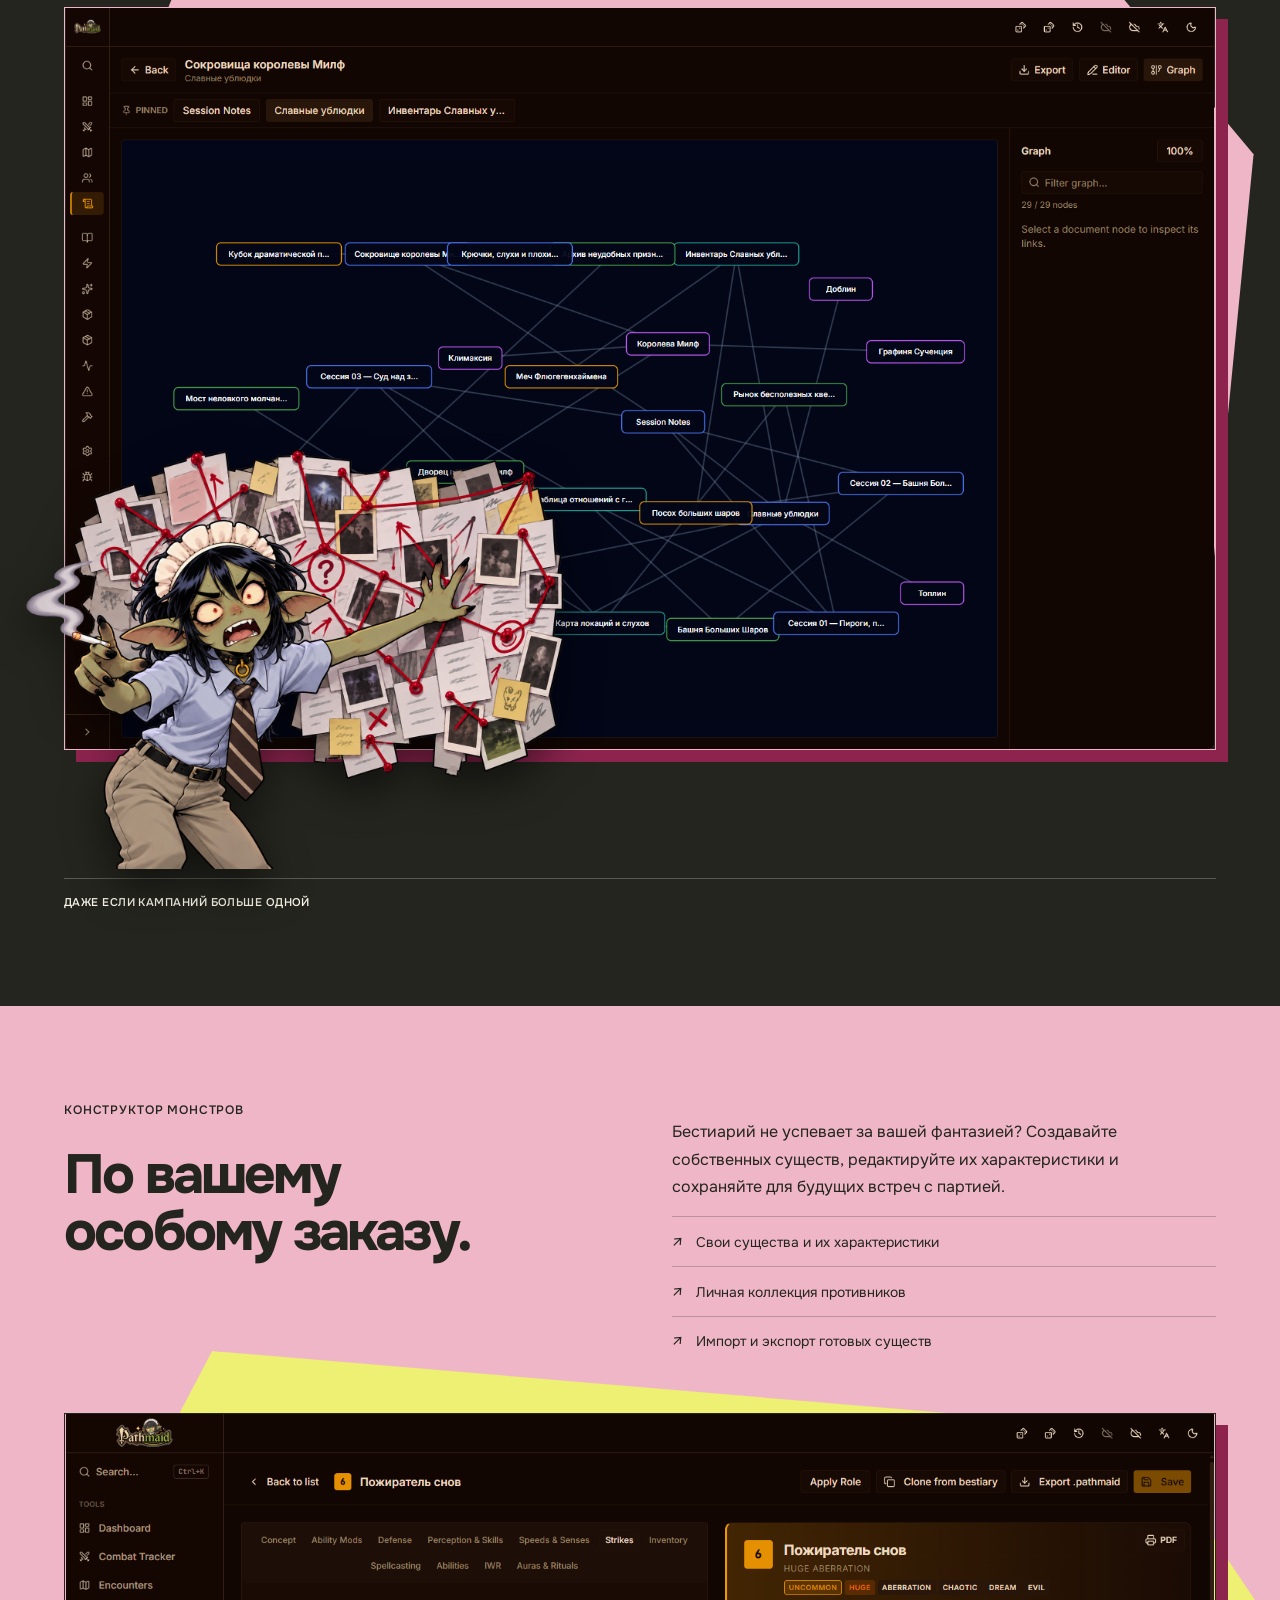
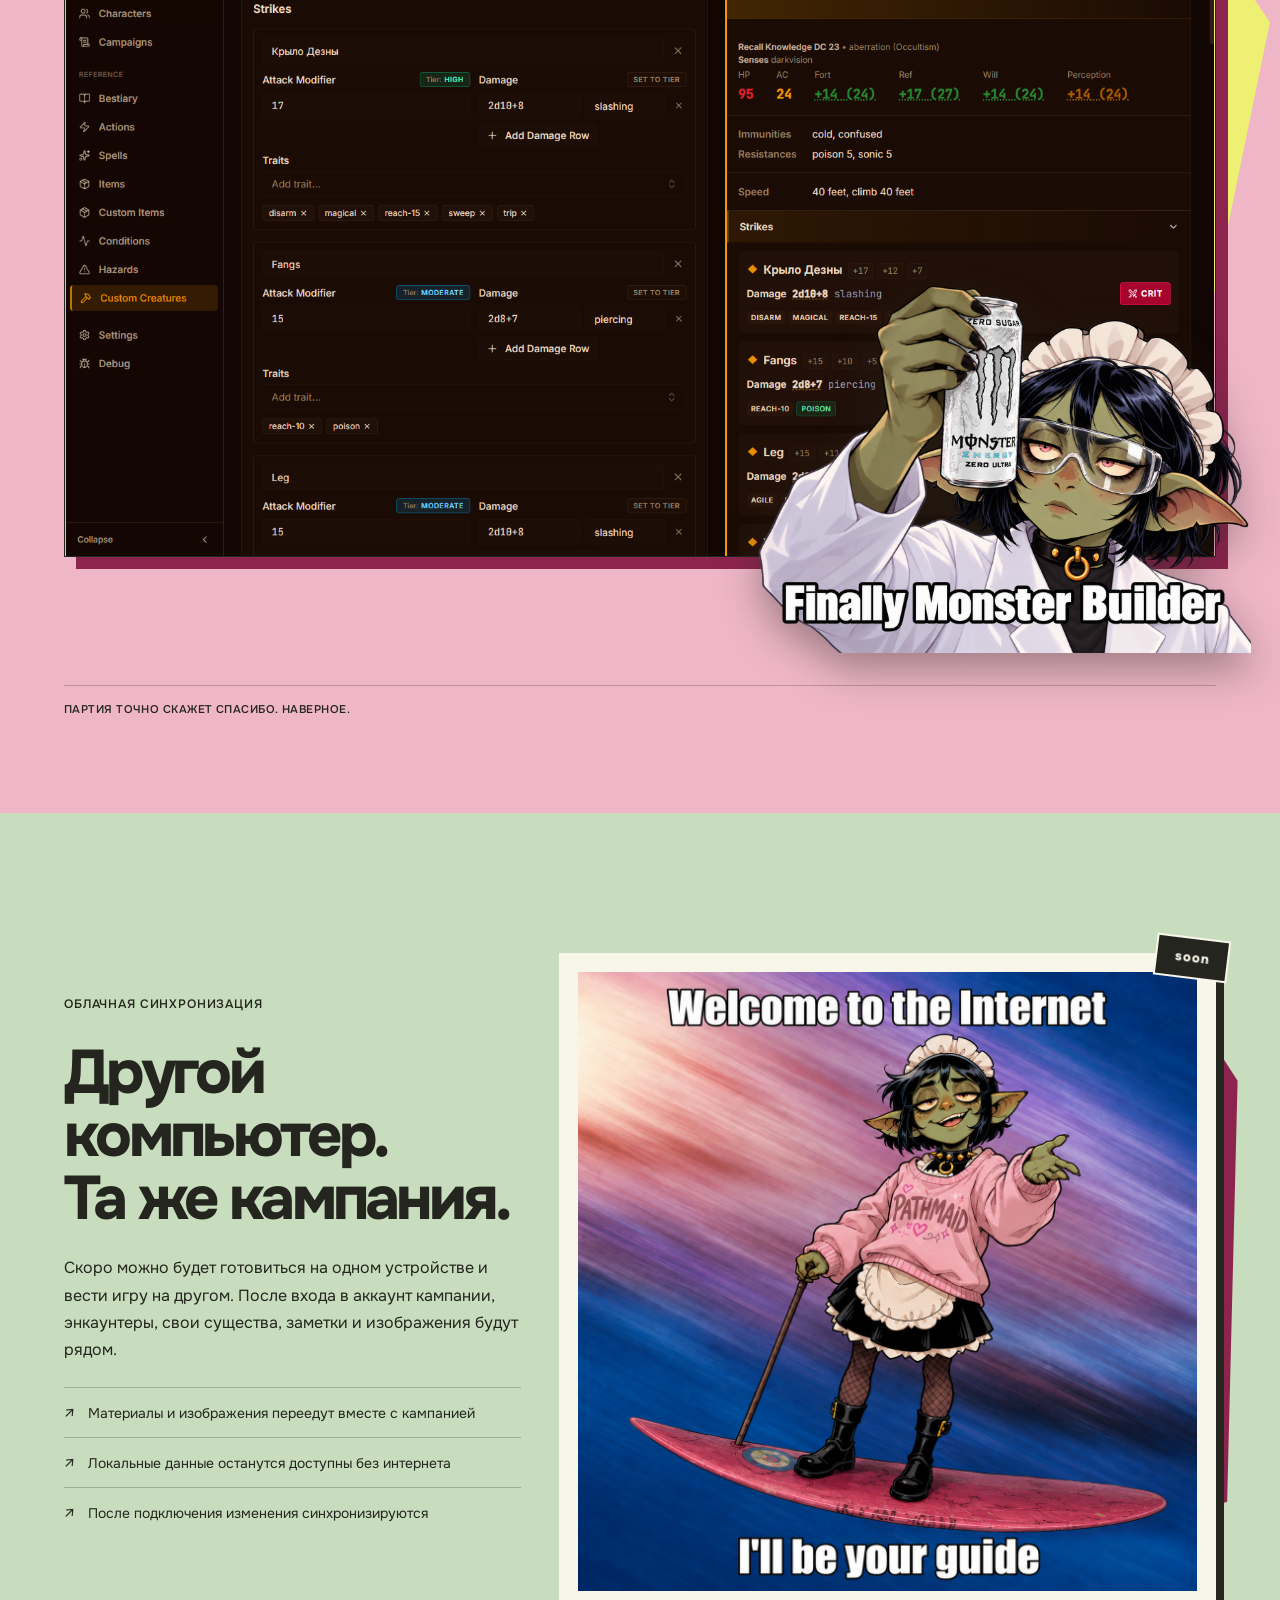
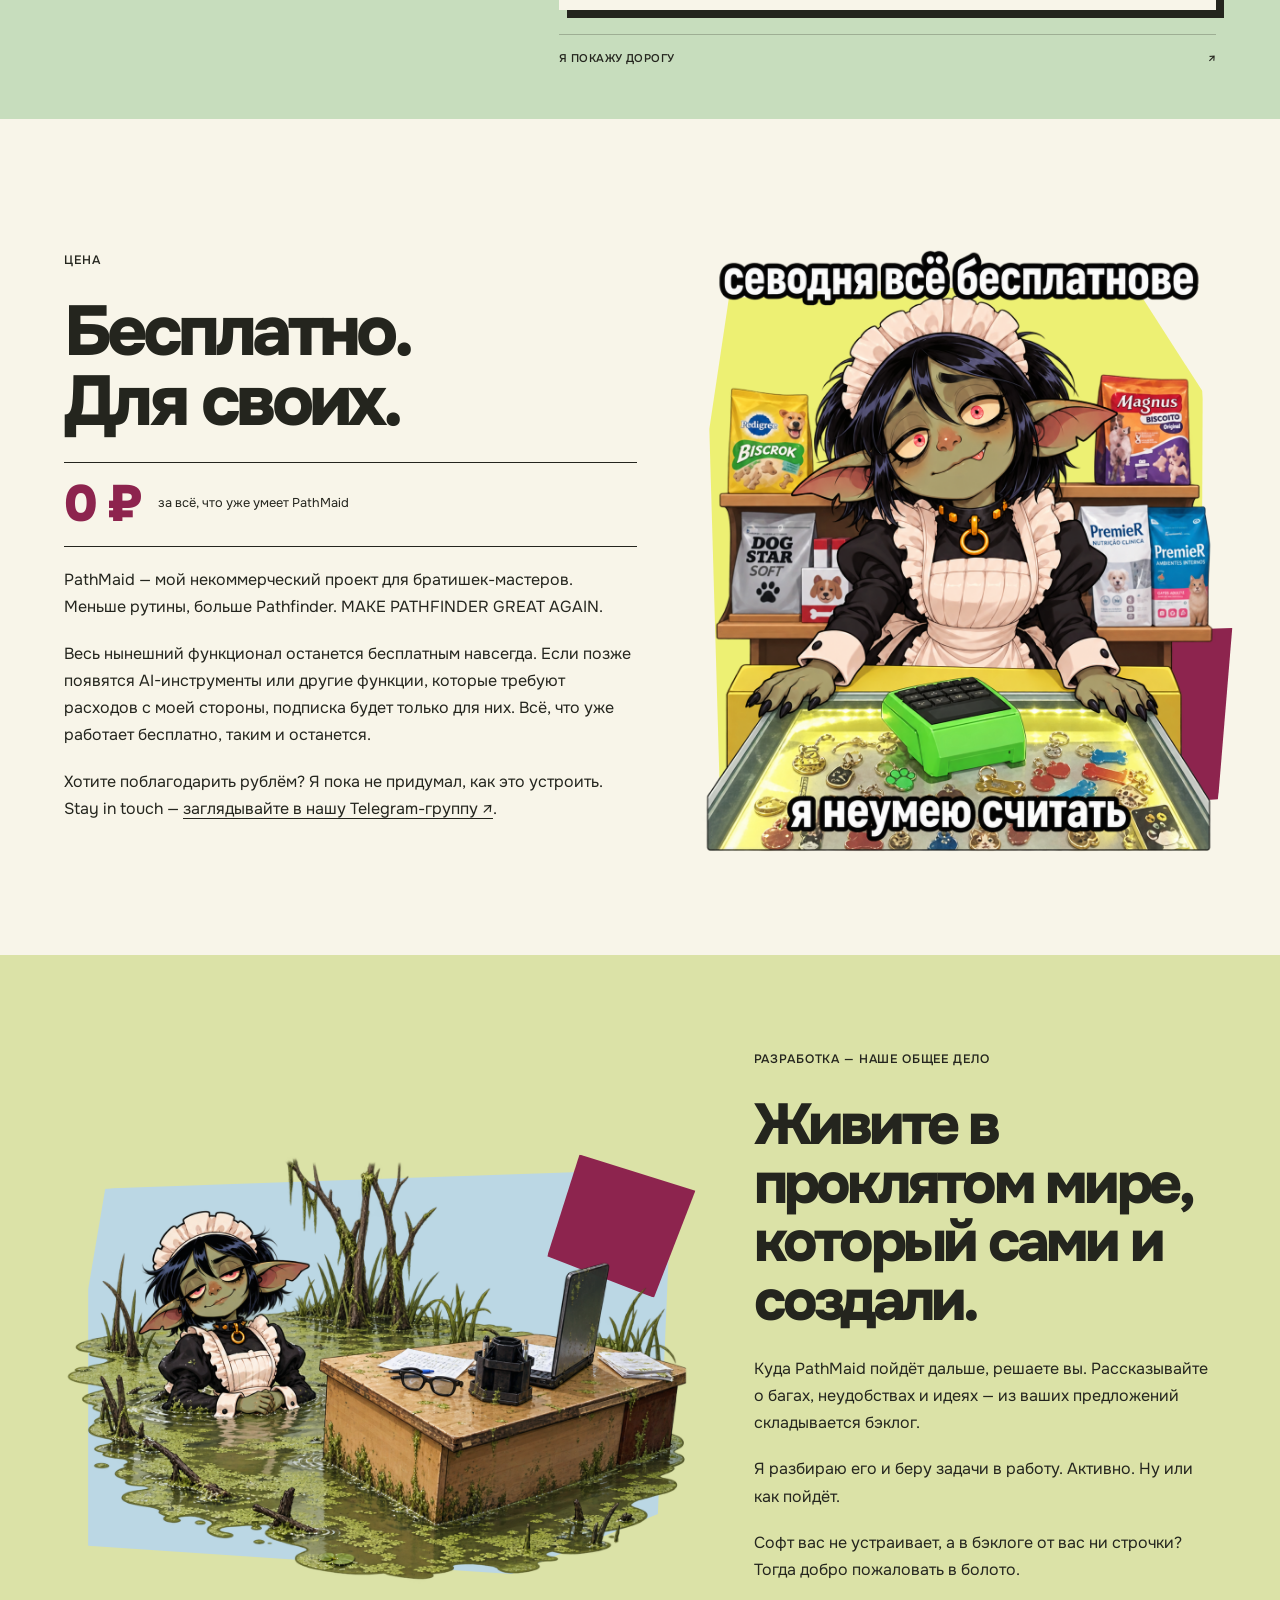
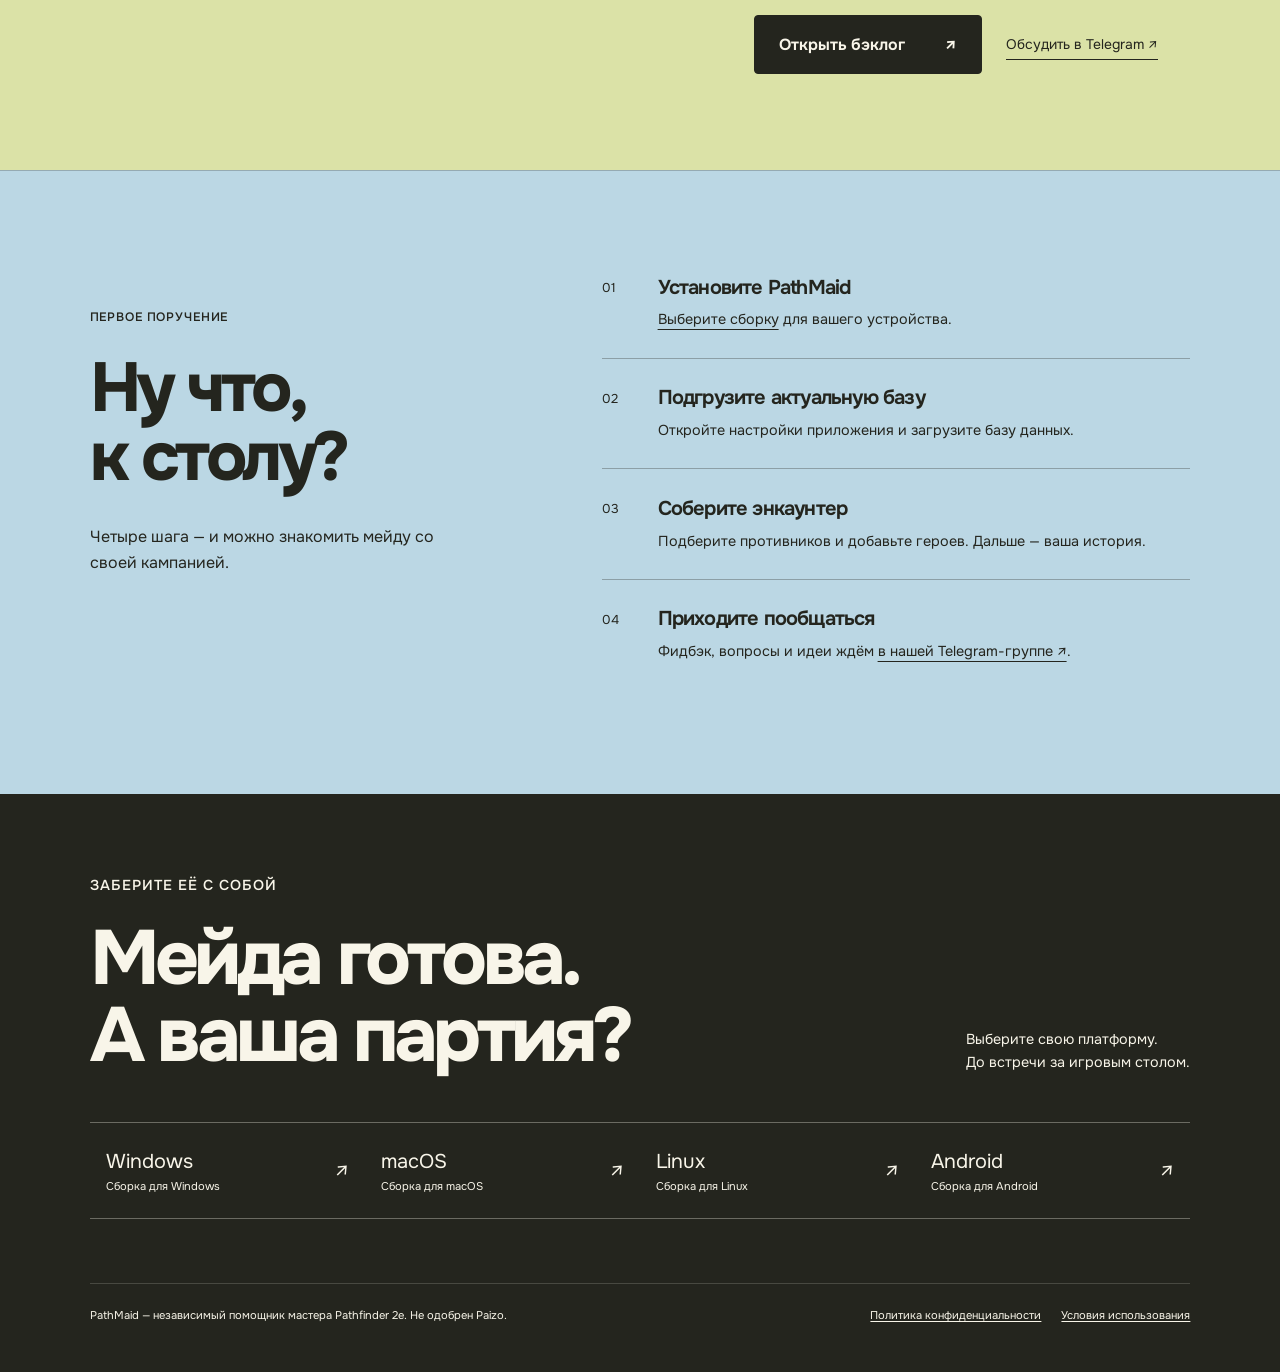
==== commit 640180d7: "Publish the Russian and English Pathmaid player landing pages" ====
--- a/index.html
+++ b/index.html
@@ -23,13 +23,20 @@
   <link rel="preconnect" href="https://fonts.googleapis.com">
   <link rel="preconnect" href="https://fonts.gstatic.com" crossorigin>
   <link href="https://fonts.googleapis.com/css2?family=Onest:wght@400;500;600;700;800;900&display=swap" rel="stylesheet">
-  <link rel="stylesheet" href="./styles.css?v=pathmaid-m">
+  <link rel="stylesheet" href="./styles.css?v=role-switch">
 </head>
 <body>
   <a class="skip" href="#main">Перейти к содержимому</a>
   <header class="page-nav">
-    <a class="wordmark" href="#home" aria-label="PathMaid — на главную">pathmaid<span>.</span></a>
-    <div class="nav-actions"><nav class="language-switcher" aria-label="Язык"><a href="./" aria-current="page">RU</a><a href="./en/" lang="en">EN</a></nav><a class="nav-download" href="#download">Забрать мейду <span aria-hidden="true">↗</span></a></div>
+    <a class="wordmark" href="#home" aria-label="Pathmaid — на главную">Pathmaid<span>.</span></a>
+    <nav class="role-switch" aria-label="Ваша роль">
+      <a href="#home" aria-current="page">Мастеру</a>
+      <a href="./player/">Игроку</a>
+    </nav>
+    <div class="nav-actions">
+      <nav class="language-switcher" aria-label="Язык"><a href="./" aria-current="page">RU</a><a href="./en/" lang="en">EN</a></nav>
+      <a class="nav-download" href="#download">Скачать <span aria-hidden="true">↗</span></a>
+    </div>
   </header>
   <main id="main">
     <section class="hero" id="home" aria-labelledby="hero-title">
@@ -52,7 +59,7 @@
     <section class="service-story mobile-story" id="pathmaid-m" aria-labelledby="pathmaid-m-title">
       <div class="service-layout">
         <div class="service-copy" data-reveal>
-          <p class="chapter">PathMaid M для Android</p>
+          <p class="chapter">Pathmaid для Android</p>
           <h2 id="pathmaid-m-title">В городе<br>новый шериф.</h2>
           <p>Pathbuilder, подвинься. Тилта вышла на смену. Собирай героев Pathfinder 2e, импортируй готовых персонажей и бросай кубики прямо с телефона.</p>
           <a class="primary-link" href="https://github.com/kirylyaskou/PathMaid_releases/releases/download/pathmaid-m-v0.1.1/PathMaid-M-0.1.1-arm64-v8a.apk">Скачать APK 0.1.1 · ARM64 <span aria-hidden="true">↗</span></a>
--- a/styles.css
+++ b/styles.css
@@ -9,6 +9,13 @@
     .skip { position:fixed; top:-5rem; left:1rem; z-index:50; background:var(--paper); padding:1rem; }
     .skip:focus { top:1rem; }
     .page-nav { position:absolute; z-index:5; inset:0 0 auto; display:flex; justify-content:space-between; align-items:center; gap:1rem; padding:1.7rem 5vw; }
+    .page-nav:has(.role-switch) { display:grid; grid-template-columns:1fr auto 1fr; }
+    .page-nav .wordmark { justify-self:start; }
+    .page-nav .nav-actions { justify-self:end; }
+    .role-switch { display:grid; grid-template-columns:1fr 1fr; border-bottom:1px solid #24251e40; }
+    .role-switch a { position:relative; padding:.7rem 1.1rem; text-align:center; font-size:.85rem; font-weight:650; }
+    .role-switch a:hover { color:var(--berry); }
+    .role-switch [aria-current]::after { content:''; position:absolute; height:3px; inset:auto .7rem -2px; background:var(--ink); border-radius:2px; }
     .wordmark { font-size:2.2rem; font-weight:900; letter-spacing:-.14rem; line-height:1; }
     .wordmark span { color:var(--berry); }
     .nav-actions { display:flex; align-items:center; gap:2rem; }
@@ -306,3 +313,25 @@
       .legal-article .legal-note { padding:1rem; }
       .legal-page .legal-footer { padding:2rem 1.5rem; }
     }
+
+    @media(max-width:600px) {
+      .page-nav:has(.role-switch) { grid-template-columns:1fr auto; gap:.65rem 1rem; }
+      .role-switch { grid-column:1/-1; grid-row:2; }
+      .role-switch a { padding:.65rem; }
+      .hero { padding-top:9.8rem; }
+    }
+
+    @media(prefers-reduced-motion:no-preference) {
+      @view-transition { navigation:auto; }
+      .page-nav { view-transition-name:masthead; }
+      .role-switch [aria-current]::after { view-transition-name:role-indicator; }
+      ::view-transition { pointer-events:none; }
+      ::view-transition-group(*) { animation-duration:420ms; animation-timing-function:var(--ease); }
+      ::view-transition-group(masthead) { z-index:1; }
+      ::view-transition-group(role-indicator) { z-index:2; }
+      ::view-transition-old(root) { animation:none; }
+      ::view-transition-new(root) { animation:reveal-master 420ms var(--ease) both; }
+      :root:has(.player-hero)::view-transition-new(root) { animation-name:reveal-player; }
+    }
+    @keyframes reveal-player { from { clip-path:inset(0 0 0 100%); } to { clip-path:inset(0); } }
+    @keyframes reveal-master { from { clip-path:inset(0 100% 0 0); } to { clip-path:inset(0); } }
